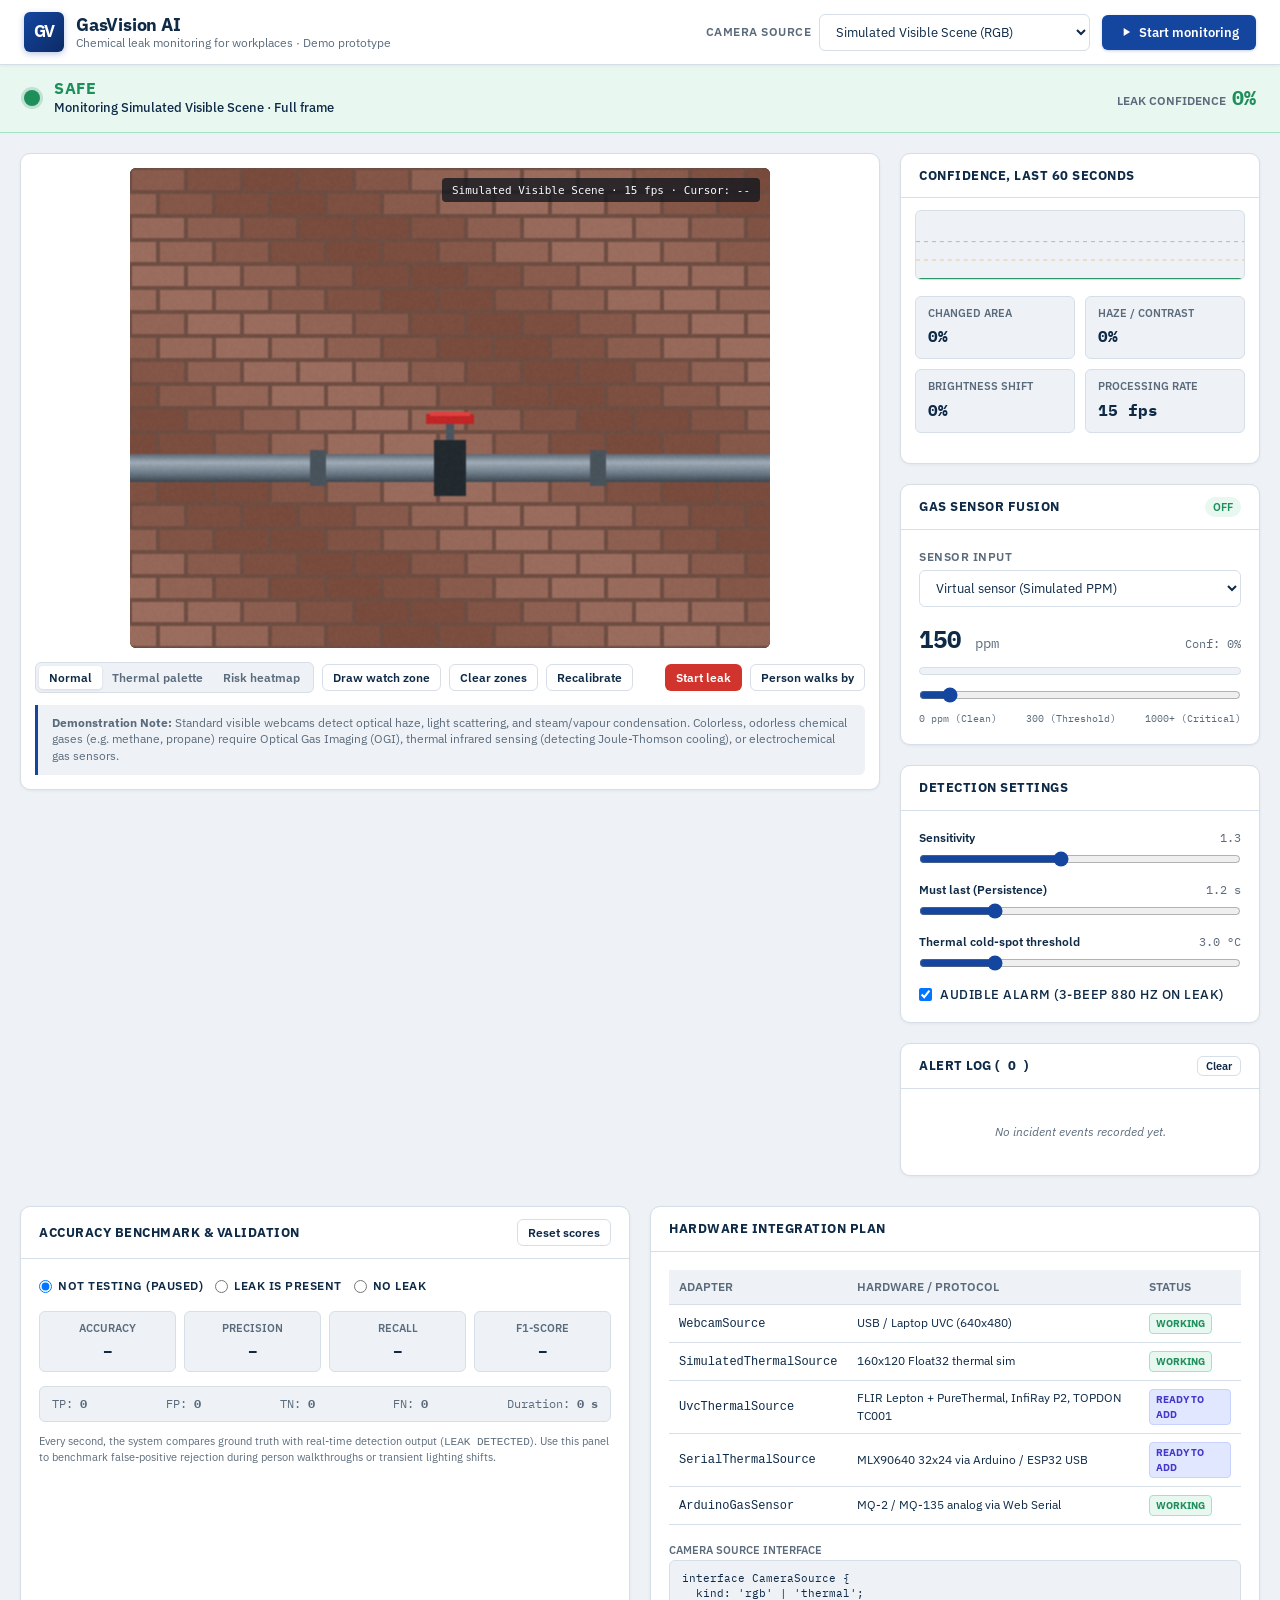
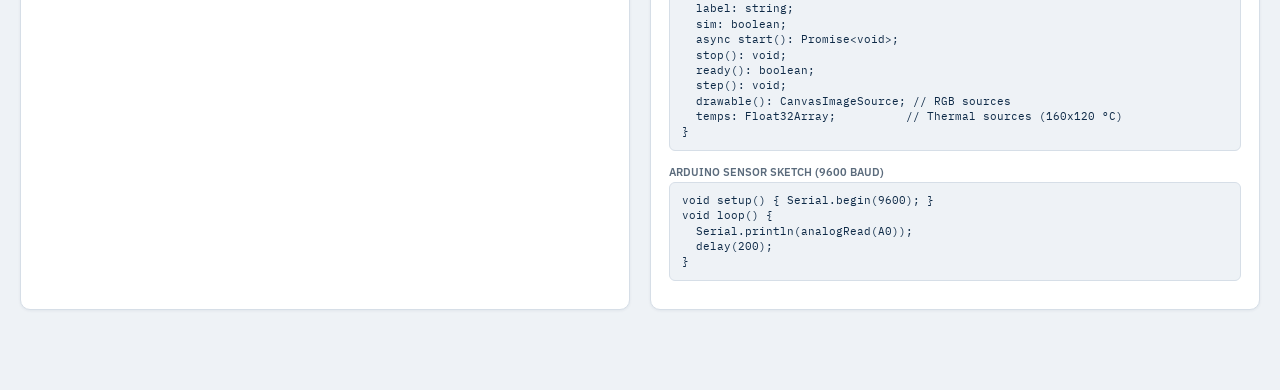
==== index.html @ 0802ff18 "Initial commit: GasVision AI - Chemical Leak Monitor" ====
<!DOCTYPE html>
<html lang="en">
<head>
  <meta charset="UTF-8">
  <meta name="viewport" content="width=device-width, initial-scale=1.0">
  <title>GasVision AI – Chemical Leak Monitor</title>
  <link rel="preconnect" href="https://fonts.googleapis.com">
  <link rel="preconnect" href="https://fonts.gstatic.com" crossorigin>
  <link href="https://fonts.googleapis.com/css2?family=IBM+Plex+Mono:wght@400;500;600&family=IBM+Plex+Sans:wght@400;500;600;700&display=swap" rel="stylesheet">
  <style>
    :root {
      --bg: #EEF2F6;
      --panel: #FFFFFF;
      --panel-hover: #F8FAFC;
      --ink: #0E2A47;
      --muted: #5B6B7C;
      --border: #D6DEE7;
      --brand: #1446A0;
      --brand-hover: #0E357A;
      
      --safe: #1E8E5A;
      --safe-bg: #E8F7F0;
      --safe-border: #A3E3C5;
      
      --warning: #D48A06;
      --warning-bg: #FEF7E6;
      --warning-border: #FCD68A;
      
      --leak: #D0342C;
      --leak-bg: #FCEBEA;
      --leak-border: #F6ABA6;
      
      --font-main: 'IBM Plex Sans', -apple-system, BlinkMacSystemFont, 'Segoe UI', Roboto, sans-serif;
      --font-mono: 'IBM Plex Mono', ui-monospace, SFMono-Regular, Menlo, Monaco, Consolas, monospace;
      
      --radius-sm: 6px;
      --radius-md: 10px;
      --radius-lg: 14px;
      --shadow-sm: 0 1px 3px rgba(14, 42, 71, 0.06);
      --shadow-md: 0 4px 12px rgba(14, 42, 71, 0.08);
      --shadow-lg: 0 8px 24px rgba(14, 42, 71, 0.12);
    }

    @media (prefers-color-scheme: dark) {
      :root {
        --bg: #0C131D;
        --panel: #141E2C;
        --panel-hover: #1A283C;
        --ink: #E2E8F0;
        --muted: #8EA0B4;
        --border: #233448;
        --brand: #2D72E2;
        --brand-hover: #4083F0;
        
        --safe: #27C27E;
        --safe-bg: #072618;
        --safe-border: #0D4E30;
        
        --warning: #F59E0B;
        --warning-bg: #2B1C04;
        --warning-border: #593905;
        
        --leak: #EF4444;
        --leak-bg: #300C0B;
        --leak-border: #5F1A18;
        
        --shadow-sm: 0 1px 3px rgba(0, 0, 0, 0.3);
        --shadow-md: 0 4px 12px rgba(0, 0, 0, 0.4);
        --shadow-lg: 0 8px 24px rgba(0, 0, 0, 0.5);
      }
    }

    [hidden] {
      display: none !important;
    }

    * {
      box-sizing: border-box;
      margin: 0;
      padding: 0;
    }

    body {
      font-family: var(--font-main);
      background-color: var(--bg);
      color: var(--ink);
      line-height: 1.5;
      font-size: 14px;
      -webkit-font-smoothing: antialiased;
      padding-bottom: 40px;
    }

    /* Top Navigation Header */
    header {
      background: var(--panel);
      border-bottom: 1px solid var(--border);
      padding: 12px 24px;
      display: flex;
      align-items: center;
      justify-content: space-between;
      gap: 16px;
      flex-wrap: wrap;
      position: sticky;
      top: 0;
      z-index: 50;
      box-shadow: var(--shadow-sm);
    }

    .brand-section {
      display: flex;
      align-items: center;
      gap: 12px;
    }

    .logo-square {
      width: 40px;
      height: 40px;
      background: linear-gradient(135deg, var(--brand) 0%, #0c2b64 100%);
      color: #FFFFFF;
      border-radius: var(--radius-sm);
      display: flex;
      align-items: center;
      justify-content: center;
      font-weight: 700;
      font-size: 17px;
      letter-spacing: -0.5px;
      box-shadow: 0 2px 6px rgba(20, 70, 160, 0.3);
    }

    .brand-titles h1 {
      font-size: 18px;
      font-weight: 700;
      line-height: 1.2;
      color: var(--ink);
      letter-spacing: -0.2px;
    }

    .brand-titles p {
      font-size: 12px;
      color: var(--muted);
      line-height: 1.2;
    }

    .header-controls {
      display: flex;
      align-items: center;
      gap: 12px;
      flex-wrap: wrap;
    }

    .control-group {
      display: flex;
      align-items: center;
      gap: 8px;
    }

    label {
      font-size: 12px;
      font-weight: 600;
      color: var(--muted);
      text-transform: uppercase;
      letter-spacing: 0.5px;
    }

    select, input[type="text"], input[type="number"] {
      font-family: var(--font-main);
      font-size: 13px;
      padding: 8px 12px;
      border: 1px solid var(--border);
      background-color: var(--panel);
      color: var(--ink);
      border-radius: var(--radius-sm);
      outline: none;
      transition: border-color 0.15s ease, box-shadow 0.15s ease;
    }

    select:focus, input:focus {
      border-color: var(--brand);
      box-shadow: 0 0 0 3px rgba(20, 70, 160, 0.15);
    }

    .btn {
      font-family: var(--font-main);
      font-size: 13px;
      font-weight: 600;
      padding: 8px 16px;
      border-radius: var(--radius-sm);
      border: 1px solid transparent;
      cursor: pointer;
      display: inline-flex;
      align-items: center;
      justify-content: center;
      gap: 6px;
      transition: all 0.15s ease;
      white-space: nowrap;
    }

    .btn-primary {
      background-color: var(--brand);
      color: #FFFFFF;
      box-shadow: 0 1px 3px rgba(20, 70, 160, 0.25);
    }

    .btn-primary:hover {
      background-color: var(--brand-hover);
    }

    .btn-secondary {
      background-color: var(--panel);
      color: var(--ink);
      border-color: var(--border);
    }

    .btn-secondary:hover {
      background-color: var(--panel-hover);
      border-color: var(--muted);
    }

    .btn-danger {
      background-color: var(--leak);
      color: #FFFFFF;
    }

    .btn-danger:hover {
      background-color: #b3261f;
    }

    .btn-sm {
      padding: 5px 10px;
      font-size: 12px;
    }

    /* Signature Full-Width Status Band */
    .status-band {
      padding: 14px 24px;
      border-bottom: 1px solid var(--border);
      display: flex;
      align-items: center;
      justify-content: space-between;
      gap: 16px;
      transition: background-color 0.3s ease, border-color 0.3s ease;
    }

    .status-band.state-safe {
      background-color: var(--safe-bg);
      border-bottom-color: var(--safe-border);
    }

    .status-band.state-warning {
      background-color: var(--warning-bg);
      border-bottom-color: var(--warning-border);
    }

    .status-band.state-leak {
      background-color: var(--leak-bg);
      border-bottom-color: var(--leak-border);
    }

    .status-left {
      display: flex;
      align-items: center;
      gap: 14px;
    }

    .status-dot {
      width: 16px;
      height: 16px;
      border-radius: 50%;
      flex-shrink: 0;
      position: relative;
    }

    .status-band.state-safe .status-dot {
      background-color: var(--safe);
      box-shadow: 0 0 0 3px rgba(30, 142, 90, 0.2);
    }

    .status-band.state-warning .status-dot {
      background-color: var(--warning);
      box-shadow: 0 0 0 3px rgba(212, 138, 6, 0.2);
    }

    .status-band.state-leak .status-dot {
      background-color: var(--leak);
      box-shadow: 0 0 0 3px rgba(208, 52, 44, 0.25);
      animation: pulseDot 1s infinite;
    }

    @keyframes pulseDot {
      0% { transform: scale(0.95); box-shadow: 0 0 0 0 rgba(208, 52, 44, 0.6); }
      70% { transform: scale(1.15); box-shadow: 0 0 0 8px rgba(208, 52, 44, 0); }
      100% { transform: scale(0.95); box-shadow: 0 0 0 0 rgba(208, 52, 44, 0); }
    }

    @media (prefers-reduced-motion: reduce) {
      .status-band.state-leak .status-dot {
        animation: none;
      }
    }

    .status-text-wrap {
      display: flex;
      flex-direction: column;
    }

    .status-heading {
      font-size: 16px;
      font-weight: 700;
      letter-spacing: 0.5px;
      text-transform: uppercase;
      line-height: 1.2;
    }

    .status-band.state-safe .status-heading { color: var(--safe); }
    .status-band.state-warning .status-heading { color: var(--warning); }
    .status-band.state-leak .status-heading { color: var(--leak); }

    .status-subtext {
      font-size: 13px;
      color: var(--ink);
      font-weight: 500;
    }

    .status-right {
      display: flex;
      align-items: baseline;
      gap: 6px;
      font-family: var(--font-mono);
      font-weight: 600;
    }

    .conf-label {
      font-size: 12px;
      color: var(--muted);
      text-transform: uppercase;
      font-family: var(--font-main);
    }

    .conf-value {
      font-size: 20px;
      font-weight: 700;
    }

    .status-band.state-safe .conf-value { color: var(--safe); }
    .status-band.state-warning .conf-value { color: var(--warning); }
    .status-band.state-leak .conf-value { color: var(--leak); }

    /* Main Grid Layout */
    .container {
      max-width: 1360px;
      margin: 20px auto;
      padding: 0 20px;
    }

    .main-grid {
      display: grid;
      grid-template-columns: 1fr 360px;
      gap: 20px;
      align-items: start;
    }

    /* Cards */
    .card {
      background: var(--panel);
      border: 1px solid var(--border);
      border-radius: var(--radius-md);
      box-shadow: var(--shadow-sm);
      overflow: hidden;
      margin-bottom: 20px;
    }

    .card-header {
      padding: 12px 18px;
      border-bottom: 1px solid var(--border);
      display: flex;
      align-items: center;
      justify-content: space-between;
      gap: 10px;
    }

    .card-title {
      font-size: 13px;
      font-weight: 700;
      color: var(--ink);
      text-transform: uppercase;
      letter-spacing: 0.5px;
      display: flex;
      align-items: center;
      gap: 8px;
    }

    .card-body {
      padding: 18px;
    }

    /* Video Feed Card */
    .feed-wrapper {
      position: relative;
      background: #000000;
      border-radius: var(--radius-sm);
      overflow: hidden;
      aspect-ratio: 4 / 3;
      max-width: 640px;
      margin: 0 auto;
      display: flex;
      align-items: center;
      justify-content: center;
    }

    #displayCanvas {
      width: 100%;
      height: 100%;
      display: block;
      object-fit: contain;
      cursor: default;
    }

    #displayCanvas.drawing-zone {
      cursor: crosshair;
    }

    /* Feed Overlays */
    .feed-overlay {
      position: absolute;
      inset: 0;
      background: rgba(12, 19, 29, 0.85);
      color: #FFFFFF;
      padding: 24px;
      display: flex;
      flex-direction: column;
      align-items: center;
      justify-content: center;
      text-align: center;
      z-index: 10;
      backdrop-filter: blur(4px);
    }

    .feed-overlay h3 {
      font-size: 16px;
      font-weight: 700;
      margin-bottom: 8px;
      color: #F8FAFC;
    }

    .feed-overlay p {
      font-size: 13px;
      color: #CBD5E1;
      max-width: 440px;
      margin-bottom: 16px;
      line-height: 1.4;
    }

    .feed-toolbar {
      display: flex;
      align-items: center;
      justify-content: space-between;
      gap: 10px;
      padding-top: 14px;
      flex-wrap: wrap;
    }

    .toolbar-group {
      display: flex;
      align-items: center;
      gap: 8px;
      flex-wrap: wrap;
    }

    .segmented-control {
      display: inline-flex;
      background: var(--bg);
      padding: 3px;
      border-radius: var(--radius-sm);
      border: 1px solid var(--border);
    }

    .segmented-btn {
      font-family: var(--font-main);
      font-size: 12px;
      font-weight: 600;
      padding: 4px 10px;
      border: none;
      background: transparent;
      color: var(--muted);
      cursor: pointer;
      border-radius: 4px;
      transition: all 0.15s ease;
    }

    .segmented-btn.active {
      background: var(--panel);
      color: var(--ink);
      box-shadow: 0 1px 3px rgba(0, 0, 0, 0.1);
    }

    .context-tip {
      margin-top: 12px;
      padding: 10px 14px;
      background: var(--bg);
      border-left: 3px solid var(--brand);
      border-radius: 0 var(--radius-sm) var(--radius-sm) 0;
      font-size: 12px;
      color: var(--muted);
      line-height: 1.4;
    }

    /* Right Column Telemetry */
    .sparkline-container {
      position: relative;
      height: 70px;
      width: 100%;
      background: var(--bg);
      border-radius: var(--radius-sm);
      overflow: hidden;
      margin-bottom: 16px;
      border: 1px solid var(--border);
    }

    #sparklineCanvas {
      width: 100%;
      height: 100%;
      display: block;
    }

    .metrics-tiles {
      display: grid;
      grid-template-columns: 1fr 1fr;
      gap: 10px;
      margin-bottom: 16px;
    }

    .tile {
      background: var(--bg);
      border: 1px solid var(--border);
      border-radius: var(--radius-sm);
      padding: 10px 12px;
      display: flex;
      flex-direction: column;
    }

    .tile-label {
      font-size: 11px;
      color: var(--muted);
      text-transform: uppercase;
      font-weight: 600;
      margin-bottom: 4px;
      line-height: 1.2;
    }

    .tile-value {
      font-family: var(--font-mono);
      font-size: 16px;
      font-weight: 700;
      color: var(--ink);
    }

    /* Sliders & Settings */
    .setting-row {
      display: flex;
      flex-direction: column;
      gap: 4px;
      margin-bottom: 14px;
    }

    .setting-header {
      display: flex;
      justify-content: space-between;
      align-items: center;
    }

    .setting-title {
      font-size: 12px;
      font-weight: 600;
      color: var(--ink);
    }

    .setting-val {
      font-family: var(--font-mono);
      font-size: 12px;
      color: var(--muted);
    }

    input[type="range"] {
      width: 100%;
      accent-color: var(--brand);
      cursor: pointer;
    }

    .checkbox-row {
      display: flex;
      align-items: center;
      gap: 8px;
      cursor: pointer;
      font-size: 13px;
      font-weight: 500;
      color: var(--ink);
      user-select: none;
    }

    /* Gas Sensor Section */
    .sensor-readout {
      display: flex;
      align-items: baseline;
      justify-content: space-between;
      margin-bottom: 10px;
    }

    .sensor-ppm-display {
      font-family: var(--font-mono);
      font-size: 24px;
      font-weight: 700;
      color: var(--ink);
    }

    .sensor-badge {
      font-size: 11px;
      font-weight: 600;
      padding: 2px 8px;
      border-radius: 12px;
      text-transform: uppercase;
    }

    .sensor-bar-bg {
      height: 8px;
      background: var(--bg);
      border-radius: 4px;
      overflow: hidden;
      border: 1px solid var(--border);
      position: relative;
      margin-bottom: 12px;
    }

    .sensor-bar-fill {
      height: 100%;
      width: 0%;
      background: linear-gradient(90deg, var(--safe) 0%, var(--warning) 60%, var(--leak) 100%);
      transition: width 0.15s ease;
    }

    /* Alert Log */
    .alert-list {
      max-height: 280px;
      overflow-y: auto;
      display: flex;
      flex-direction: column;
      gap: 8px;
    }

    .alert-item {
      display: flex;
      align-items: center;
      gap: 12px;
      padding: 8px;
      border-radius: var(--radius-sm);
      border: 1px solid var(--border);
      background: var(--bg);
    }

    .alert-thumb {
      width: 54px;
      height: 40px;
      border-radius: 4px;
      object-fit: cover;
      background: #000;
      flex-shrink: 0;
      border: 1px solid var(--border);
    }

    .alert-meta {
      display: flex;
      flex-direction: column;
      gap: 2px;
      flex-grow: 1;
      min-width: 0;
    }

    .alert-meta-top {
      display: flex;
      justify-content: space-between;
      align-items: center;
      font-size: 11px;
      font-weight: 600;
    }

    .alert-time {
      font-family: var(--font-mono);
      color: var(--muted);
    }

    .alert-conf {
      color: var(--leak);
      font-weight: 700;
      font-family: var(--font-mono);
    }

    .alert-details {
      font-size: 11px;
      color: var(--muted);
      white-space: nowrap;
      overflow: hidden;
      text-overflow: ellipsis;
    }

    .empty-log {
      padding: 24px;
      text-align: center;
      color: var(--muted);
      font-size: 12px;
      font-style: italic;
    }

    /* Lower Section: Accuracy & Hardware Roadmap */
    .lower-grid {
      display: grid;
      grid-template-columns: 1fr 1fr;
      gap: 20px;
      margin-top: 10px;
    }

    .accuracy-toggles {
      display: flex;
      gap: 12px;
      margin-bottom: 16px;
      flex-wrap: wrap;
    }

    .radio-pill {
      display: flex;
      align-items: center;
      gap: 6px;
      font-size: 12px;
      font-weight: 600;
      color: var(--ink);
      cursor: pointer;
    }

    .accuracy-stats-grid {
      display: grid;
      grid-template-columns: repeat(4, 1fr);
      gap: 8px;
      margin-bottom: 14px;
    }

    .stat-box {
      background: var(--bg);
      border: 1px solid var(--border);
      border-radius: var(--radius-sm);
      padding: 8px;
      text-align: center;
    }

    .stat-label {
      font-size: 11px;
      color: var(--muted);
      font-weight: 600;
      text-transform: uppercase;
    }

    .stat-val {
      font-family: var(--font-mono);
      font-size: 16px;
      font-weight: 700;
      color: var(--ink);
      margin-top: 2px;
    }

    .matrix-summary {
      font-family: var(--font-mono);
      font-size: 12px;
      color: var(--muted);
      display: flex;
      justify-content: space-between;
      padding: 8px 12px;
      background: var(--bg);
      border-radius: var(--radius-sm);
      border: 1px solid var(--border);
      margin-bottom: 12px;
    }

    /* Table Styles */
    .table-container {
      overflow-x: auto;
      margin-bottom: 14px;
    }

    table {
      width: 100%;
      border-collapse: collapse;
      font-size: 12px;
      text-align: left;
    }

    th {
      background: var(--bg);
      color: var(--muted);
      font-weight: 600;
      text-transform: uppercase;
      padding: 8px 10px;
      border-bottom: 1px solid var(--border);
    }

    td {
      padding: 8px 10px;
      border-bottom: 1px solid var(--border);
      color: var(--ink);
    }

    .status-badge {
      display: inline-block;
      padding: 2px 6px;
      border-radius: 4px;
      font-size: 10px;
      font-weight: 700;
      text-transform: uppercase;
    }

    .badge-working {
      background: var(--safe-bg);
      color: var(--safe);
      border: 1px solid var(--safe-border);
    }

    .badge-ready {
      background: #E0E7FF;
      color: #4338CA;
      border: 1px solid #C7D2FE;
    }

    @media (prefers-color-scheme: dark) {
      .badge-ready {
        background: #1E1B4B;
        color: #A5B4FC;
        border: 1px solid #312E81;
      }
    }

    pre code {
      display: block;
      font-family: var(--font-mono);
      font-size: 11px;
      background: var(--bg);
      padding: 10px 12px;
      border-radius: var(--radius-sm);
      border: 1px solid var(--border);
      color: var(--ink);
      overflow-x: auto;
      line-height: 1.4;
      margin-bottom: 10px;
    }

    /* Responsive */
    @media (max-width: 980px) {
      .main-grid {
        grid-template-columns: 1fr;
      }
      .lower-grid {
        grid-template-columns: 1fr;
      }
    }
  </style>
</head>
<body>

  <!-- Hidden Video File Input -->
  <input type="file" id="videoFileInput" accept="video/*" hidden>

  <!-- Top Navigation Header -->
  <header>
    <div class="brand-section">
      <div class="logo-square" aria-hidden="true">GV</div>
      <div class="brand-titles">
        <h1>GasVision AI</h1>
        <p>Chemical leak monitoring for workplaces &middot; Demo prototype</p>
      </div>
    </div>

    <div class="header-controls">
      <div class="control-group">
        <label for="cameraSourceSelect">Camera Source</label>
        <select id="cameraSourceSelect">
          <option value="sim-rgb" selected>Simulated Visible Scene (RGB)</option>
          <option value="sim-thermal">Simulated Thermal Camera (160x120)</option>
          <option value="webcam">Webcam (Live Laptop Camera)</option>
          <option value="video-file">Video File (Local MP4/WebM)</option>
        </select>
      </div>

      <button id="toggleMonitorBtn" class="btn btn-primary" aria-live="polite">
        <svg width="14" height="14" viewBox="0 0 24 24" fill="currentColor">
          <path d="M8 5v14l11-7z"/>
        </svg>
        <span>Start monitoring</span>
      </button>
    </div>
  </header>

  <!-- Full-Width Status Band -->
  <div id="statusBand" class="status-band state-safe" role="region" aria-label="System status">
    <div class="status-left">
      <div class="status-dot" aria-hidden="true"></div>
      <div class="status-text-wrap">
        <div id="statusHeading" class="status-heading">SAFE</div>
        <div id="statusSubtext" class="status-subtext">Monitoring Simulated Visible Scene &middot; Full frame</div>
      </div>
    </div>
    <div class="status-right">
      <span class="conf-label">Leak confidence</span>
      <span id="statusConfidence" class="conf-value">0%</span>
    </div>
  </div>

  <div class="container">
    <div class="main-grid">

      <!-- Left Column: Video Feed & Primary Controls -->
      <section class="feed-column">
        <div class="card">
          <div class="card-body" style="padding: 14px;">
            <div class="feed-wrapper" id="feedWrapper">
              <canvas id="displayCanvas" width="640" height="480"></canvas>
              
              <!-- Camera Permission / Error Overlay -->
              <div id="cameraErrorOverlay" class="feed-overlay" hidden>
                <h3>Webcam Access Required</h3>
                <p>Could not connect to webcam. Please ensure your browser allows camera access for this tab, or open this HTML file directly in its own tab, or return to the simulated scene.</p>
                <div style="display: flex; gap: 8px;">
                  <button id="retryCameraBtn" class="btn btn-primary btn-sm">Retry Webcam</button>
                  <button id="fallbackSimBtn" class="btn btn-secondary btn-sm">Switch to Simulated Scene</button>
                </div>
              </div>

              <!-- Calibration Overlay -->
              <div id="calibrationOverlay" class="feed-overlay" style="background: rgba(12, 19, 29, 0.65);" hidden>
                <div style="width: 28px; height: 28px; border: 3px solid rgba(255,255,255,0.2); border-top-color: #38bdf8; border-radius: 50%; animation: spin 0.8s linear infinite; margin-bottom: 12px;"></div>
                <h3 id="calibrationText">Calibrating background baseline... 3 s</h3>
                <p style="font-size: 12px; margin-bottom: 0;">Observing ambient noise floor and learning background model</p>
              </div>
            </div>

            <!-- Feed Toolbar -->
            <div class="feed-toolbar">
              <div class="toolbar-group">
                <div class="segmented-control" role="group" aria-label="Display View">
                  <button class="segmented-btn active" data-view="normal">Normal</button>
                  <button class="segmented-btn" data-view="thermal">Thermal palette</button>
                  <button class="segmented-btn" data-view="heatmap">Risk heatmap</button>
                </div>

                <button id="drawZoneBtn" class="btn btn-secondary btn-sm" title="Click and drag a box on the camera feed">
                  Draw watch zone
                </button>
                <button id="clearZonesBtn" class="btn btn-secondary btn-sm" title="Clear custom watch zones">
                  Clear zones
                </button>
                <button id="recalibrateBtn" class="btn btn-secondary btn-sm" title="Reset and re-learn background baseline">
                  Recalibrate
                </button>
              </div>

              <!-- Simulation Only Controls -->
              <div class="toolbar-group" id="simControlsGroup">
                <button id="toggleLeakBtn" class="btn btn-danger btn-sm">
                  Start leak
                </button>
                <button id="walkPersonBtn" class="btn btn-secondary btn-sm" title="Send a moving human across the scene to test false-alarm rejection">
                  Person walks by
                </button>
              </div>
            </div>

            <div class="context-tip">
              <strong>Demonstration Note:</strong> Standard visible webcams detect optical haze, light scattering, and steam/vapour condensation. Colorless, odorless chemical gases (e.g. methane, propane) require Optical Gas Imaging (OGI), thermal infrared sensing (detecting Joule-Thomson cooling), or electrochemical gas sensors.
            </div>
          </div>
        </div>
      </section>

      <!-- Right Column: Telemetry, Fusion, Settings & Alerts -->
      <aside class="sidebar-column">

        <!-- Sparkline Card -->
        <div class="card">
          <div class="card-header">
            <span class="card-title">Confidence, last 60 seconds</span>
          </div>
          <div class="card-body" style="padding: 12px 14px 14px 14px;">
            <div class="sparkline-container">
              <canvas id="sparklineCanvas" width="330" height="70"></canvas>
            </div>

            <div class="metrics-tiles">
              <div class="tile">
                <span class="tile-label">Changed area</span>
                <span id="tileArea" class="tile-value">0%</span>
              </div>
              <div class="tile">
                <span class="tile-label">Haze / contrast</span>
                <span id="tileHaze" class="tile-value">0%</span>
              </div>
              <div class="tile">
                <span id="tileShiftLabel" class="tile-label">Brightness shift</span>
                <span id="tileShift" class="tile-value">0%</span>
              </div>
              <div class="tile">
                <span class="tile-label">Processing rate</span>
                <span id="tileFps" class="tile-value">15 fps</span>
              </div>
            </div>
          </div>
        </div>

        <!-- Gas Sensor Fusion Card -->
        <div class="card">
          <div class="card-header">
            <span class="card-title">Gas Sensor Fusion</span>
            <span id="sensorStatusBadge" class="sensor-badge" style="background: var(--safe-bg); color: var(--safe);">Off</span>
          </div>
          <div class="card-body">
            <div class="setting-row">
              <label for="sensorModeSelect">Sensor Input</label>
              <select id="sensorModeSelect">
                <option value="off">Off (Camera only)</option>
                <option value="virtual" selected>Virtual sensor (Simulated PPM)</option>
                <option value="arduino">Arduino (USB via Web Serial)</option>
              </select>
            </div>

            <div id="virtualSensorWrap">
              <div class="sensor-readout">
                <span class="sensor-ppm-display"><span id="sensorPpmVal">150</span> <span style="font-size: 14px; color: var(--muted); font-weight: normal;">ppm</span></span>
                <span id="sensorConfVal" style="font-family: var(--font-mono); font-size: 12px; color: var(--muted);">Conf: 0%</span>
              </div>
              <div class="sensor-bar-bg">
                <div id="sensorBarFill" class="sensor-bar-fill"></div>
              </div>
              <input type="range" id="virtualSensorSlider" min="0" max="2000" step="25" value="150">
              <div style="display: flex; justify-content: space-between; font-size: 10px; color: var(--muted); font-family: var(--font-mono); margin-top: 2px;">
                <span>0 ppm (Clean)</span>
                <span>300 (Threshold)</span>
                <span>1000+ (Critical)</span>
              </div>
            </div>

            <div id="arduinoSerialWrap" hidden style="margin-top: 10px;">
              <button id="connectSerialBtn" class="btn btn-secondary btn-sm" style="width: 100%;">
                Connect Arduino USB
              </button>
              <p style="font-size: 11px; color: var(--muted); margin-top: 6px; line-height: 1.3;">
                Reads 9600 baud serial stream from MQ-2 / MQ-135 analog pin. Calibrated as <code>ppm &approx; raw &times; 2</code>.
              </p>
            </div>
          </div>
        </div>

        <!-- Detection Settings Card -->
        <div class="card">
          <div class="card-header">
            <span class="card-title">Detection Settings</span>
          </div>
          <div class="card-body">
            <div class="setting-row">
              <div class="setting-header">
                <span class="setting-title">Sensitivity</span>
                <span id="valSensitivity" class="setting-val">1.3</span>
              </div>
              <input type="range" id="sliderSensitivity" min="0.6" max="2.2" step="0.1" value="1.3">
            </div>

            <div class="setting-row">
              <div class="setting-header">
                <span class="setting-title">Must last (Persistence)</span>
                <span id="valPersistence" class="setting-val">1.2 s</span>
              </div>
              <input type="range" id="sliderPersistence" min="0.4" max="4.0" step="0.2" value="1.2">
            </div>

            <div class="setting-row">
              <div class="setting-header">
                <span class="setting-title">Thermal cold-spot threshold</span>
                <span id="valColdThresh" class="setting-val">3.0 &deg;C</span>
              </div>
              <input type="range" id="sliderColdThresh" min="1.0" max="10.0" step="0.5" value="3.0">
            </div>

            <label class="checkbox-row">
              <input type="checkbox" id="alarmSoundToggle" checked>
              <span>Audible Alarm (3-beep 880 Hz on Leak)</span>
            </label>
          </div>
        </div>

        <!-- Alert Log Card -->
        <div class="card">
          <div class="card-header">
            <span class="card-title">Alert Log (<span id="alertCount">0</span>)</span>
            <button id="clearAlertsBtn" class="btn btn-secondary btn-sm" style="font-size: 11px; padding: 2px 8px;">Clear</button>
          </div>
          <div class="card-body" style="padding: 10px;">
            <div id="alertList" class="alert-list">
              <div class="empty-log">No incident events recorded yet.</div>
            </div>
          </div>
        </div>

      </aside>
    </div>

    <!-- Lower Section: Accuracy Testing & Hardware Integration Plan -->
    <div class="lower-grid">

      <!-- Accuracy Test Panel -->
      <section class="card">
        <div class="card-header">
          <span class="card-title">Accuracy Benchmark &amp; Validation</span>
          <button id="resetAccuracyBtn" class="btn btn-secondary btn-sm">Reset scores</button>
        </div>
        <div class="card-body">
          <div class="accuracy-toggles">
            <label class="radio-pill">
              <input type="radio" name="groundTruth" value="none" checked>
              <span>Not testing (Paused)</span>
            </label>
            <label class="radio-pill">
              <input type="radio" name="groundTruth" value="leak">
              <span>Leak is present</span>
            </label>
            <label class="radio-pill">
              <input type="radio" name="groundTruth" value="noleak">
              <span>No leak</span>
            </label>
          </div>

          <div class="accuracy-stats-grid">
            <div class="stat-box">
              <div class="stat-label">Accuracy</div>
              <div id="statAccuracy" class="stat-val">&ndash;</div>
            </div>
            <div class="stat-box">
              <div class="stat-label">Precision</div>
              <div id="statPrecision" class="stat-val">&ndash;</div>
            </div>
            <div class="stat-box">
              <div class="stat-label">Recall</div>
              <div id="statRecall" class="stat-val">&ndash;</div>
            </div>
            <div class="stat-box">
              <div class="stat-label">F1-Score</div>
              <div id="statF1" class="stat-val">&ndash;</div>
            </div>
          </div>

          <div class="matrix-summary">
            <span>TP: <strong id="valTP">0</strong></span>
            <span>FP: <strong id="valFP">0</strong></span>
            <span>TN: <strong id="valTN">0</strong></span>
            <span>FN: <strong id="valFN">0</strong></span>
            <span>Duration: <strong id="valDuration">0 s</strong></span>
          </div>

          <p style="font-size: 11px; color: var(--muted); line-height: 1.4;">
            Every second, the system compares ground truth with real-time detection output (<code>LEAK DETECTED</code>). Use this panel to benchmark false-positive rejection during person walkthroughs or transient lighting shifts.
          </p>
        </div>
      </section>

      <!-- Hardware Integration Plan -->
      <section class="card">
        <div class="card-header">
          <span class="card-title">Hardware Integration Plan</span>
        </div>
        <div class="card-body">
          <div class="table-container">
            <table>
              <thead>
                <tr>
                  <th>Adapter</th>
                  <th>Hardware / Protocol</th>
                  <th>Status</th>
                </tr>
              </thead>
              <tbody>
                <tr>
                  <td><code>WebcamSource</code></td>
                  <td>USB / Laptop UVC (640x480)</td>
                  <td><span class="status-badge badge-working">Working</span></td>
                </tr>
                <tr>
                  <td><code>SimulatedThermalSource</code></td>
                  <td>160x120 Float32 thermal sim</td>
                  <td><span class="status-badge badge-working">Working</span></td>
                </tr>
                <tr>
                  <td><code>UvcThermalSource</code></td>
                  <td>FLIR Lepton + PureThermal, InfiRay P2, TOPDON TC001</td>
                  <td><span class="status-badge badge-ready">Ready to add</span></td>
                </tr>
                <tr>
                  <td><code>SerialThermalSource</code></td>
                  <td>MLX90640 32x24 via Arduino / ESP32 USB</td>
                  <td><span class="status-badge badge-ready">Ready to add</span></td>
                </tr>
                <tr>
                  <td><code>ArduinoGasSensor</code></td>
                  <td>MQ-2 / MQ-135 analog via Web Serial</td>
                  <td><span class="status-badge badge-working">Working</span></td>
                </tr>
              </tbody>
            </table>
          </div>

          <div style="margin-top: 10px;">
            <span style="font-size: 11px; font-weight: 600; text-transform: uppercase; color: var(--muted);">Camera Source Interface</span>
            <pre><code>interface CameraSource {
  kind: 'rgb' | 'thermal';
  label: string;
  sim: boolean;
  async start(): Promise&lt;void&gt;;
  stop(): void;
  ready(): boolean;
  step(): void;
  drawable(): CanvasImageSource; // RGB sources
  temps: Float32Array;          // Thermal sources (160x120 °C)
}</code></pre>
          </div>

          <div style="margin-top: 10px;">
            <span style="font-size: 11px; font-weight: 600; text-transform: uppercase; color: var(--muted);">Arduino Sensor Sketch (9600 Baud)</span>
            <pre><code>void setup() { Serial.begin(9600); }
void loop() {
  Serial.println(analogRead(A0));
  delay(200);
}</code></pre>
          </div>
        </div>
      </section>

    </div>
  </div>

  <style>
    @keyframes spin {
      to { transform: rotate(360deg); }
    }
  </style>

  <!-- Application Logic -->
  <script>
    'use strict';

    /* =====================================================================
       0. UTILITIES & COLOR PALETTES
       ===================================================================== */
    const clamp = (val, min = 0, max = 1) => Math.max(min, Math.min(max, val));

    // Inferno Color Palette LUT (256 entries)
    // Key stops: [0,0,4],[40,11,84],[101,21,110],[159,42,99],[212,72,66],[245,125,21],[250,193,39],[252,255,164]
    const INFERNO_LUT = new Uint8Array(256 * 3);
    (() => {
      const stops = [
        { i: 0,   rgb: [0, 0, 4] },
        { i: 40,  rgb: [40, 11, 84] },
        { i: 101, rgb: [101, 21, 110] },
        { i: 159, rgb: [159, 42, 99] },
        { i: 212, rgb: [212, 72, 66] },
        { i: 245, rgb: [245, 125, 21] },
        { i: 250, rgb: [250, 193, 39] },
        { i: 255, rgb: [252, 255, 164] }
      ];
      for (let s = 0; s < stops.length - 1; s++) {
        const s0 = stops[s];
        const s1 = stops[s + 1];
        const span = s1.i - s0.i;
        for (let idx = s0.i; idx <= s1.i; idx++) {
          const t = (idx - s0.i) / span;
          INFERNO_LUT[idx * 3 + 0] = Math.round(s0.rgb[0] + t * (s1.rgb[0] - s0.rgb[0]));
          INFERNO_LUT[idx * 3 + 1] = Math.round(s0.rgb[1] + t * (s1.rgb[1] - s0.rgb[1]));
          INFERNO_LUT[idx * 3 + 2] = Math.round(s0.rgb[2] + t * (s1.rgb[2] - s0.rgb[2]));
        }
      }
    })();

    /* =====================================================================
       1. CAMERA SOURCES
       ===================================================================== */

    // a) WebcamSource
    class WebcamSource {
      constructor() {
        this.kind = 'rgb';
        this.label = 'Webcam (Live)';
        this.sim = false;
        this.video = document.createElement('video');
        this.video.autoplay = true;
        this.video.muted = true;
        this.video.playsInline = true;
        this.stream = null;
        this.isReady = false;
      }

      async start() {
        try {
          this.stream = await navigator.mediaDevices.getUserMedia({
            video: { width: { ideal: 640 }, height: { ideal: 480 } }
          });
          this.video.srcObject = this.stream;
          await new Promise((resolve) => {
            this.video.onloadedmetadata = () => {
              this.video.play();
              this.isReady = true;
              resolve();
            };
          });
          return true;
        } catch (err) {
          console.warn('Webcam start failed:', err);
          this.isReady = false;
          return false;
        }
      }

      stop() {
        if (this.stream) {
          this.stream.getTracks().forEach(track => track.stop());
          this.stream = null;
        }
        this.video.srcObject = null;
        this.isReady = false;
      }

      ready() {
        return this.isReady && this.video.readyState >= 2;
      }

      step() {}

      drawable() {
        return this.video;
      }
    }

    // b) VideoFileSource
    class VideoFileSource {
      constructor() {
        this.kind = 'rgb';
        this.label = 'Video File';
        this.sim = false;
        this.video = document.createElement('video');
        this.video.autoplay = true;
        this.video.muted = true;
        this.video.loop = true;
        this.video.playsInline = true;
        this.isReady = false;
      }

      load(file) {
        if (this.video.src) {
          URL.revokeObjectURL(this.video.src);
        }
        this.video.src = URL.createObjectURL(file);
        this.video.play();
        this.isReady = true;
      }

      async start() {
        if (this.video.src) {
          this.video.play();
          this.isReady = true;
        }
        return true;
      }

      stop() {
        this.video.pause();
      }

      ready() {
        return this.isReady && this.video.readyState >= 2;
      }

      step() {}

      drawable() {
        return this.video;
      }
    }

    // c) SimulatedSceneSource (Visible RGB)
    class SimulatedSceneSource {
      constructor() {
        this.kind = 'rgb';
        this.label = 'Simulated Visible Scene';
        this.sim = true;
        this.width = 320;
        this.height = 240;
        this.canvas = document.createElement('canvas');
        this.canvas.width = this.width;
        this.canvas.height = this.height;
        this.ctx = this.canvas.getContext('2d');
        
        // Background canvas (pre-rendered)
        this.bgCanvas = document.createElement('canvas');
        this.bgCanvas.width = this.width;
        this.bgCanvas.height = this.height;
        this.renderStaticBackground();

        this.leakActive = false;
        this.puffs = [];
        this.walker = { active: false, x: -50 };
      }

      renderStaticBackground() {
        const bgCtx = this.bgCanvas.getContext('2d');
        // Brick wall with offset rows and varied shades
        bgCtx.fillStyle = '#6E4E42';
        bgCtx.fillRect(0, 0, this.width, this.height);

        const brickW = 28;
        const brickH = 12;
        const rows = Math.ceil(this.height / brickH);
        const cols = Math.ceil(this.width / brickW) + 1;

        for (let r = 0; r < rows; r++) {
          const offsetX = (r % 2 === 0) ? 0 : -brickW / 2;
          for (let c = 0; c < cols; c++) {
            const bx = c * brickW + offsetX;
            const by = r * brickH;
            // Slight color variation
            const shade = 100 + Math.floor((Math.sin(r * 13 + c * 37) * 0.5 + 0.5) * 35);
            const redTone = shade + 20;
            bgCtx.fillStyle = `rgb(${redTone}, ${shade - 25}, ${shade - 40})`;
            bgCtx.fillRect(bx + 1, by + 1, brickW - 2, brickH - 2);
          }
        }

        // Horizontal grey pipe at y=150 (y: 144 to 156)
        const pipeY = 150;
        const pipeH = 14;
        const pipeGrad = bgCtx.createLinearGradient(0, pipeY - pipeH / 2, 0, pipeY + pipeH / 2);
        pipeGrad.addColorStop(0, '#5A6672');
        pipeGrad.addColorStop(0.3, '#A0ADB8');
        pipeGrad.addColorStop(0.7, '#6A7885');
        pipeGrad.addColorStop(1, '#3B454E');
        bgCtx.fillStyle = pipeGrad;
        bgCtx.fillRect(0, pipeY - pipeH / 2, this.width, pipeH);

        // Flanges on pipe
        bgCtx.fillStyle = '#49535C';
        bgCtx.fillRect(90, pipeY - pipeH / 2 - 2, 8, pipeH + 4);
        bgCtx.fillRect(230, pipeY - pipeH / 2 - 2, 8, pipeH + 4);

        // Dark valve body at x≈150–170
        bgCtx.fillStyle = '#222A30';
        bgCtx.fillRect(152, pipeY - 14, 16, 28);
        // Valve stem
        bgCtx.fillStyle = '#4A5560';
        bgCtx.fillRect(158, pipeY - 24, 4, 10);
        // Red handwheel on top (y ≈ 124)
        bgCtx.fillStyle = '#C02626';
        bgCtx.fillRect(148, pipeY - 27, 24, 5);
        bgCtx.fillStyle = '#E53E3E';
        bgCtx.fillRect(150, pipeY - 28, 20, 2);
      }

      triggerWalker() {
        this.walker.active = true;
        this.walker.x = -40;
      }

      async start() { return true; }
      stop() {}
      ready() { return true; }

      step() {
        // Draw static background
        this.ctx.drawImage(this.bgCanvas, 0, 0);

        // Spawn leak puffs if leak is active (3 puffs per frame)
        if (this.leakActive) {
          for (let i = 0; i < 3; i++) {
            this.puffs.push({
              x: 160 + (Math.random() - 0.5) * 3,
              y: 142,
              vx: (Math.random() - 0.5) * 0.9,
              vy: -0.6 - Math.random() * 0.9,
              radius: 5,
              alpha: 0.32,
              phase: Math.random() * Math.PI * 2,
              wobbleFreq: 0.08 + Math.random() * 0.04
            });
          }
        }

        // Update and draw puffs
        for (let i = this.puffs.length - 1; i >= 0; i--) {
          const p = this.puffs[i];
          p.phase += p.wobbleFreq;
          p.x += p.vx + Math.sin(p.phase) * 0.45;
          p.y += p.vy;
          p.radius += 0.32;
          p.alpha -= 0.0032;

          if (p.alpha <= 0 || p.y < -p.radius) {
            this.puffs.splice(i, 1);
            continue;
          }

          // White radial gradient: rgba(236,240,244,a) -> transparent
          const radGrad = this.ctx.createRadialGradient(p.x, p.y, 0, p.x, p.y, p.radius);
          radGrad.addColorStop(0, `rgba(236, 240, 244, ${Math.max(0, p.alpha)})`);
          radGrad.addColorStop(0.6, `rgba(236, 240, 244, ${Math.max(0, p.alpha * 0.5)})`);
          radGrad.addColorStop(1, 'rgba(236, 240, 244, 0)');

          this.ctx.fillStyle = radGrad;
          this.ctx.beginPath();
          this.ctx.arc(p.x, p.y, p.radius, 0, Math.PI * 2);
          this.ctx.fill();
        }

        // "Person walks by": dark blue rectangle (36x170) with round head, moving 7 px/frame
        if (this.walker.active) {
          const wx = this.walker.x;
          // Round head
          this.ctx.fillStyle = '#102A45';
          this.ctx.beginPath();
          this.ctx.arc(wx + 18, 56, 14, 0, Math.PI * 2);
          this.ctx.fill();
          // Torso / body rect (36x170)
          this.ctx.fillRect(wx, 70, 36, 170);

          this.walker.x += 7;
          if (this.walker.x > this.width + 50) {
            this.walker.active = false;
          }
        }

        // Camera noise: ±3 grey-level random noise per pixel
        const imgData = this.ctx.getImageData(0, 0, this.width, this.height);
        const d = imgData.data;
        for (let i = 0; i < d.length; i += 4) {
          const noise = (Math.random() * 6 - 3) | 0;
          d[i]     = clamp(d[i] + noise, 0, 255);
          d[i + 1] = clamp(d[i + 1] + noise, 0, 255);
          d[i + 2] = clamp(d[i + 2] + noise, 0, 255);
        }
        this.ctx.putImageData(imgData, 0, 0);
      }

      drawable() {
        return this.canvas;
      }
    }

    // d) SimulatedThermalSource (160x120 °C Array)
    class SimulatedThermalSource {
      constructor() {
        this.kind = 'thermal';
        this.label = 'Simulated Thermal Camera';
        this.sim = true;
        this.width = 160;
        this.height = 120;
        this.temps = new Float32Array(this.width * this.height);
        this.scratchA = new Float32Array(this.width * this.height);
        this.leakActive = false;
        this.puffs = [];
        this.walker = { active: false, x: -30 };
        this.initBaseTemps();
      }

      initBaseTemps() {
        for (let y = 0; y < this.height; y++) {
          for (let x = 0; x < this.width; x++) {
            const idx = y * this.width + x;
            // Ambient ≈ 29 °C with slight gradient
            let t = 28.5 + (y / this.height) * 1.0;
            // Hot pipe at rows 76–84 (≈ 44 °C)
            if (y >= 76 && y <= 84) {
              const distToCenter = Math.abs(y - 80) / 4;
              t = 44.0 - distToCenter * 2.0;
            }
            // Valve block at x 75–85, y 70–88 (≈ 41 °C)
            if (x >= 75 && x <= 85 && y >= 70 && y <= 88) {
              t = 41.0;
            }
            this.temps[idx] = t;
          }
        }
      }

      triggerWalker() {
        this.walker.active = true;
        this.walker.x = -25;
      }

      async start() { return true; }
      stop() {}
      ready() { return true; }

      step() {
        // 1. Reset temps to base model + noise (±0.15 °C)
        for (let y = 0; y < this.height; y++) {
          for (let x = 0; x < this.width; x++) {
            const idx = y * this.width + x;
            let t = 28.5 + (y / this.height) * 1.0;
            if (y >= 76 && y <= 84) {
              const distToCenter = Math.abs(y - 80) / 4;
              t = 44.0 - distToCenter * 2.0;
            }
            if (x >= 75 && x <= 85 && y >= 70 && y <= 88) {
              t = 41.0;
            }
            const noise = (Math.random() - 0.5) * 0.3; // ±0.15 °C
            this.temps[idx] = t + noise;
          }
        }

        // 2. Leak: 2 cold puffs per frame from (80, 72)
        if (this.leakActive) {
          for (let i = 0; i < 2; i++) {
            this.puffs.push({
              x: 80 + (Math.random() - 0.5) * 1.5,
              y: 72,
              vx: (Math.random() - 0.5) * 0.4,
              vy: -0.35 - Math.random() * 0.45,
              r: 3.0,
              strength: 1.0
            });
          }
        }

        // Clear cooling scratch array A
        this.scratchA.fill(0);

        // Update puffs and accumulate gaussian cooling
        for (let i = this.puffs.length - 1; i >= 0; i--) {
          const p = this.puffs[i];
          p.x += p.vx;
          p.y += p.vy;
          p.r += 0.18;
          p.strength *= 0.965;

          if (p.strength < 0.05 || p.y < -p.r) {
            this.puffs.splice(i, 1);
            continue;
          }

          // Accumulate gaussian cooling into scratch A
          const minX = Math.max(0, Math.floor(p.x - p.r * 2));
          const maxX = Math.min(this.width - 1, Math.ceil(p.x + p.r * 2));
          const minY = Math.max(0, Math.floor(p.y - p.r * 2));
          const maxY = Math.min(this.height - 1, Math.ceil(p.y + p.r * 2));
          const sigmaSq = 2 * (p.r * 0.6) ** 2;

          for (let py = minY; py <= maxY; py++) {
            for (let px = minX; px <= maxX; px++) {
              const d2 = (px - p.x) ** 2 + (py - p.y) ** 2;
              const cool = p.strength * 10 * Math.exp(-d2 / sigmaSq);
              this.scratchA[py * this.width + px] += cool;
            }
          }
        }

        // Apply saturating cooling: T -= 16 * (1 - exp(-A/12))
        // Naturally never drops below ~13 °C for ambient ~29 °C!
        for (let idx = 0; idx < this.temps.length; idx++) {
          const a = this.scratchA[idx];
          if (a > 0.01) {
            const deltaT = 16.0 * (1.0 - Math.exp(-a / 12.0));
            this.temps[idx] -= deltaT;
          }
        }

        // "Person walks by": a warm 33–35.5 °C body moving 3.5 px/frame
        if (this.walker.active) {
          const wx = Math.round(this.walker.x);
          const bodyW = 18;
          const bodyH = 86;
          for (let py = 34; py < 34 + bodyH; py++) {
            for (let px = wx; px < wx + bodyW; px++) {
              if (px >= 0 && px < this.width && py >= 0 && py < this.height) {
                // Head ellipse or body rect
                const isHead = py < 46 && Math.abs(px - (wx + bodyW / 2)) > 5;
                if (!isHead) {
                  const bodyTemp = 33.0 + Math.random() * 2.5;
                  this.temps[py * this.width + px] = bodyTemp;
                }
              }
            }
          }

          this.walker.x += 3.5;
          if (this.walker.x > this.width + 30) {
            this.walker.active = false;
          }
        }
      }
    }

    /* =====================================================================
       2. DETECTION ENGINE (Class Detector)
       ===================================================================== */
    class Detector {
      constructor() {
        this.width = 160;
        this.height = 120;
        this.cellSize = 10;
        this.gridCols = 16;
        this.gridRows = 12;
        this.numCells = this.gridCols * this.gridRows; // 192 cells

        // Buffers
        this.grayCur = new Uint8Array(this.width * this.height);
        this.grayPrev = new Uint8Array(this.width * this.height);
        this.bg = new Float32Array(this.width * this.height);
        this.bgT = new Float32Array(this.width * this.height);

        // Cell features & state
        this.noise = new Float32Array(this.numCells);
        this.score = new Float32Array(this.numCells);
        this.raw = new Float32Array(this.numCells);
        this.persist = new Int32Array(this.numCells);

        // Parameters
        this.sensitivity = 1.3;
        this.persistSeconds = 1.2;
        this.coldThreshold = 3.0;
        this.fps = 15;

        // Calibration
        this.calibFramesMax = 45;
        this.calibFrames = 0;
        this.isCalibrating = true;

        // Scene change
        this.sceneChangeCounter = 0;

        // Telemetry metrics
        this.telemetry = {
          changedAreaPct: 0,
          hazePct: 0,
          shiftVal: 0,
          isThermal: false,
          minT: 0,
          maxT: 0
        };

        this.reset();
      }

      reset() {
        this.calibFrames = 0;
        this.isCalibrating = true;
        this.sceneChangeCounter = 0;
        this.noise.fill(2);
        this.score.fill(0);
        this.raw.fill(0);
        this.persist.fill(0);
        this.bg.fill(0);
        this.bgT.fill(0);
      }

      processVisible(grayBuffer, watchZones) {
        this.grayCur.set(grayBuffer);

        // Calibration phase
        if (this.isCalibrating) {
          this.calibFrames++;
          const alpha = 0.25;

          if (this.calibFrames === 1) {
            for (let i = 0; i < this.bg.length; i++) this.bg[i] = this.grayCur[i];
          } else {
            for (let i = 0; i < this.bg.length; i++) {
              this.bg[i] = this.bg[i] * (1 - alpha) + this.grayCur[i] * alpha;
            }
          }

          // Measure noise per cell
          for (let cy = 0; cy < this.gridRows; cy++) {
            for (let cx = 0; cx < this.gridCols; cx++) {
              const c = cy * this.gridCols + cx;
              let sumDiff = 0;
              for (let y = cy * 10; y < cy * 10 + 10; y++) {
                for (let x = cx * 10; x < cx * 10 + 10; x++) {
                  const idx = y * this.width + x;
                  sumDiff += Math.abs(this.grayCur[idx] - this.bg[idx]);
                }
              }
              const meanDiff = sumDiff / 100;
              this.noise[c] = Math.max(2, Math.max(this.noise[c], meanDiff));
            }
          }

          if (this.calibFrames >= this.calibFramesMax) {
            this.isCalibrating = false;
          }

          this.grayPrev.set(this.grayCur);
          return { confidence: 0, boxes: [], calibrating: true, remainingCalib: Math.ceil((this.calibFramesMax - this.calibFrames) / this.fps) };
        }

        // --- Visible-light per-cell features ---
        let highChangeCells = 0;
        let totalActiveHaze = 0;
        let totalActiveBright = 0;
        let activeCellCount = 0;
        let changedCellsCount = 0;

        for (let cy = 0; cy < this.gridRows; cy++) {
          for (let cx = 0; cx < this.gridCols; cx++) {
            const c = cy * this.gridCols + cx;

            let sumBgDiff = 0;
            let sumPrevDiff = 0;
            let sumCur = 0;
            let sumCurSq = 0;
            let sumBg = 0;
            let sumBgSq = 0;
            let eC = 0;
            let eB = 0;

            for (let y = cy * 10; y < cy * 10 + 10; y++) {
              for (let x = cx * 10; x < cx * 10 + 10; x++) {
                const idx = y * this.width + x;
                const g = this.grayCur[idx];
                const b = this.bg[idx];
                const p = this.grayPrev[idx];

                sumBgDiff += Math.abs(g - b);
                sumPrevDiff += Math.abs(g - p);
                sumCur += g;
                sumCurSq += g * g;
                sumBg += b;
                sumBgSq += b * b;

                // Edge energy (|right - px| + |down - px|)
                const rightIdx = (x + 1 < this.width) ? idx + 1 : idx;
                const downIdx  = (y + 1 < this.height) ? idx + this.width : idx;

                eC += Math.abs(this.grayCur[rightIdx] - g) + Math.abs(this.grayCur[downIdx] - g);
                eB += Math.abs(this.bg[rightIdx] - b) + Math.abs(this.bg[downIdx] - b);
              }
            }

            const dBg = sumBgDiff / 100;
            const dPrev = sumPrevDiff / 100;
            const meanCur = sumCur / 100;
            const meanBg = sumBg / 100;
            const varCur = Math.max(0, (sumCurSq / 100) - (meanCur * meanCur));
            const varBg  = Math.max(0, (sumBgSq / 100) - (meanBg * meanBg));
            const stdCur = Math.sqrt(varCur);
            const stdBg  = Math.sqrt(varBg);

            // Feature formulas
            const change = clamp((dBg - this.noise[c] * 1.5) / 12);
            const haze   = clamp((stdBg - stdCur) / (stdBg + 2));
            const bright = clamp((meanCur - meanBg) / 40, -1, 1);
            const solid  = clamp(eC / (eB + 2 * 100) - 1.3);
            const fast   = clamp((dPrev - 18) / 20);
            const dark   = clamp((-bright - 0.15) * 2);

            const rawVal = clamp(
              change * (0.35 + 0.35 * haze + 0.3 * Math.max(0, bright)) *
              (1 - 0.8 * solid) * (1 - 0.6 * fast) * (1 - 0.8 * dark) * this.sensitivity
            );

            this.raw[c] = rawVal;

            if (change > 0.5) highChangeCells++;
            if (change > 0.2) changedCellsCount++;
            if (rawVal > 0.2) {
              totalActiveHaze += haze;
              totalActiveBright += Math.max(0, bright);
              activeCellCount++;
            }

            // Update background per pixel
            const alpha = (this.score[c] > 0.2) ? 0.002 : 0.02;
            for (let y = cy * 10; y < cy * 10 + 10; y++) {
              for (let x = cx * 10; x < cx * 10 + 10; x++) {
                const idx = y * this.width + x;
                this.bg[idx] = this.bg[idx] * (1 - alpha) + this.grayCur[idx] * alpha;
              }
            }
          }
        }

        // Scene-change guard: >60% of cells have change > 0.5
        if (highChangeCells / this.numCells > 0.60) {
          for (let i = 0; i < this.bg.length; i++) this.bg[i] = this.grayCur[i];
          this.score.fill(0);
          this.raw.fill(0);
          this.persist.fill(0);
          this.sceneChangeCounter = Math.round(this.fps * 2); // 2 seconds
          this.grayPrev.set(this.grayCur);
          return { confidence: 0, boxes: [], sceneChanged: true };
        }

        if (this.sceneChangeCounter > 0) {
          this.sceneChangeCounter--;
          this.grayPrev.set(this.grayCur);
          return { confidence: 0, boxes: [], sceneChanged: true };
        }

        this.grayPrev.set(this.grayCur);

        // Update telemetry
        this.telemetry.changedAreaPct = Math.round((changedCellsCount / this.numCells) * 100);
        this.telemetry.hazePct = activeCellCount > 0 ? Math.round((totalActiveHaze / activeCellCount) * 100) : 0;
        this.telemetry.shiftVal = activeCellCount > 0 ? Math.round((totalActiveBright / activeCellCount) * 100) : 0;
        this.telemetry.isThermal = false;

        return this.aggregate(watchZones);
      }

      processThermal(tempsBuffer, watchZones) {
        // Calibration phase
        if (this.isCalibrating) {
          this.calibFrames++;
          const alpha = 0.25;

          if (this.calibFrames === 1) {
            for (let i = 0; i < this.bgT.length; i++) this.bgT[i] = tempsBuffer[i];
          } else {
            for (let i = 0; i < this.bgT.length; i++) {
              this.bgT[i] = this.bgT[i] * (1 - alpha) + tempsBuffer[i] * alpha;
            }
          }

          if (this.calibFrames >= this.calibFramesMax) {
            this.isCalibrating = false;
          }

          return { confidence: 0, boxes: [], calibrating: true, remainingCalib: Math.ceil((this.calibFramesMax - this.calibFrames) / this.fps) };
        }

        // Ambient = mean(bgT)
        let sumBgT = 0;
        let minT = 999;
        let maxT = -999;
        for (let i = 0; i < this.bgT.length; i++) {
          sumBgT += this.bgT[i];
          const t = tempsBuffer[i];
          if (t < minT) minT = t;
          if (t > maxT) maxT = t;
        }
        const ambient = sumBgT / this.bgT.length;

        let totalColdDrop = 0;
        let totalColdPixels = 0;
        let changedCellsCount = 0;

        for (let cy = 0; cy < this.gridRows; cy++) {
          for (let cx = 0; cx < this.gridCols; cx++) {
            const c = cy * this.gridCols + cx;
            let coldPixels = 0;

            for (let y = cy * 10; y < cy * 10 + 10; y++) {
              for (let x = cx * 10; x < cx * 10 + 10; x++) {
                const idx = y * this.width + x;
                const T = tempsBuffer[idx];
                const bT = this.bgT[idx];

                // Cold rule: (bgT - T) > coldThreshold AND T < ambient - 1
                if ((bT - T) > this.coldThreshold && T < (ambient - 1.0)) {
                  coldPixels++;
                  totalColdDrop += (bT - T);
                  totalColdPixels++;
                }

                // bgT update per pixel
                let alpha = 0.02;
                if (this.score[c] > 0.2) {
                  alpha = 0.001;
                } else if ((T - bT) > 1.5) {
                  alpha = 0.0005; // warm transients must not enter baseline!
                }
                this.bgT[idx] = bT * (1 - alpha) + T * alpha;
              }
            }

            const coldFraction = coldPixels / 100;
            const rawVal = clamp(coldFraction * 2.2 * this.sensitivity / 1.3);
            this.raw[c] = rawVal;
            if (rawVal > 0.2) changedCellsCount++;
          }
        }

        this.telemetry.changedAreaPct = Math.round((changedCellsCount / this.numCells) * 100);
        this.telemetry.hazePct = Math.min(100, Math.round((totalColdPixels / this.bgT.length) * 100 * 5));
        this.telemetry.shiftVal = totalColdPixels > 0 ? (totalColdDrop / totalColdPixels).toFixed(1) : '0.0';
        this.telemetry.isThermal = true;
        this.telemetry.minT = minT.toFixed(1);
        this.telemetry.maxT = maxT.toFixed(1);

        return this.aggregate(watchZones);
      }

      aggregate(watchZones) {
        const requiredPersistFrames = Math.round(this.persistSeconds * this.fps);
        const hasZones = watchZones && watchZones.length > 0;

        const confirmedGrid = new Uint8Array(this.numCells);
        const earlyGrid = new Uint8Array(this.numCells);

        for (let cy = 0; cy < this.gridRows; cy++) {
          for (let cx = 0; cx < this.gridCols; cx++) {
            const c = cy * this.gridCols + cx;

            // Temporal smoothing: score = score*0.8 + raw*0.2
            this.score[c] = this.score[c] * 0.8 + this.raw[c] * 0.2;

            if (this.score[c] > 0.3) {
              this.persist[c]++;
            } else {
              this.persist[c] = 0;
            }

            // Watch zone check
            let inZone = true;
            if (hasZones) {
              const nx = (cx + 0.5) / this.gridCols;
              const ny = (cy + 0.5) / this.gridRows;
              inZone = watchZones.some(z => nx >= z.x0 && nx <= z.x1 && ny >= z.y0 && ny <= z.y1);
            }

            if (inZone && this.score[c] > 0.3) {
              earlyGrid[c] = 1;
              if (this.persist[c] >= requiredPersistFrames) {
                confirmedGrid[c] = 1;
              }
            }
          }
        }

        // Find 4-connected components
        const confirmedComponents = this.findComponents(confirmedGrid);
        const earlyComponents = this.findComponents(earlyGrid);

        let bestConfirmedConf = 0;
        let boxes = [];

        for (const comp of confirmedComponents) {
          const size = comp.cells.length;
          let sumScore = 0;
          for (const idx of comp.cells) sumScore += this.score[idx];
          const meanScore = sumScore / size;
          const conf = size < 2 ? 0 : clamp(meanScore * 1.4 * Math.min(1, 0.35 + size / 10));

          if (conf > bestConfirmedConf) bestConfirmedConf = conf;

          if (conf > 0.25) {
            boxes.push({
              minCx: comp.minCx,
              maxCx: comp.maxCx,
              minCy: comp.minCy,
              maxCy: comp.maxCy,
              conf: conf,
              size: size
            });
          }
        }

        let bestEarlyConf = 0;
        for (const comp of earlyComponents) {
          const size = comp.cells.length;
          let sumScore = 0;
          for (const idx of comp.cells) sumScore += this.score[idx];
          const meanScore = sumScore / size;
          const conf = size < 2 ? 0 : clamp(meanScore * 1.4 * Math.min(1, 0.35 + size / 10));
          if (conf > bestEarlyConf) bestEarlyConf = conf;
        }

        // Camera confidence formula:
        // max(best confirmed conf, min(0.5, bestEarlyConf * 0.5))
        // So unconfirmed activity can reach WARNING but never LEAK!
        const camConfidence = Math.max(bestConfirmedConf, Math.min(0.5, bestEarlyConf * 0.5));

        return {
          confidence: camConfidence,
          boxes: boxes,
          calibrating: false,
          sceneChanged: false
        };
      }

      findComponents(binaryGrid) {
        const visited = new Uint8Array(this.numCells);
        const components = [];

        for (let cy = 0; cy < this.gridRows; cy++) {
          for (let cx = 0; cx < this.gridCols; cx++) {
            const startIdx = cy * this.gridCols + cx;
            if (binaryGrid[startIdx] === 0 || visited[startIdx] === 1) continue;

            const comp = { cells: [], minCx: cx, maxCx: cx, minCy: cy, maxCy: cy };
            const queue = [startIdx];
            visited[startIdx] = 1;

            while (queue.length > 0) {
              const curr = queue.pop();
              comp.cells.push(curr);

              const ccx = curr % this.gridCols;
              const ccy = (curr / this.gridCols) | 0;

              if (ccx < comp.minCx) comp.minCx = ccx;
              if (ccx > comp.maxCx) comp.maxCx = ccx;
              if (ccy < comp.minCy) comp.minCy = ccy;
              if (ccy > comp.maxCy) comp.maxCy = ccy;

              // 4-neighbors
              const neighbors = [
                ccx > 0 ? curr - 1 : -1,
                ccx < this.gridCols - 1 ? curr + 1 : -1,
                ccy > 0 ? curr - this.gridCols : -1,
                ccy < this.gridRows - 1 ? curr + this.gridCols : -1
              ];

              for (const n of neighbors) {
                if (n >= 0 && binaryGrid[n] === 1 && visited[n] === 0) {
                  visited[n] = 1;
                  queue.push(n);
                }
              }
            }

            components.push(comp);
          }
        }

        return components;
      }
    }

    /* =====================================================================
       3. DECISION + SENSOR FUSION + AUDIO
       ===================================================================== */
    class DecisionManager {
      constructor() {
        this.sensorMode = 'virtual'; // 'off' | 'virtual' | 'arduino'
        this.ppm = 150;
        this.arduinoConnected = false;
        this.audioEnabled = true;
        this.audioCtx = null;

        this.currentState = 'SAFE'; // 'SAFE' | 'WARNING' | 'LEAK'
        this.fusedConfidence = 0;
        this.highReadingTimestamp = performance.now();
        this.deescalateDelayMs = 2000; // 2 seconds hysteresis
        this.alarmPlaying = false;
      }

      getAudioContext() {
        if (!this.audioCtx) {
          const AudioContext = window.AudioContext || window.webkitAudioContext;
          if (AudioContext) {
            this.audioCtx = new AudioContext();
          }
        }
        if (this.audioCtx && this.audioCtx.state === 'suspended') {
          this.audioCtx.resume();
        }
        return this.audioCtx;
      }

      playAlarmBeeps() {
        if (!this.audioEnabled || this.alarmPlaying) return;
        const ctx = this.getAudioContext();
        if (!ctx) return;

        this.alarmPlaying = true;
        const now = ctx.currentTime;
        // 3 beeps: 880 Hz, tone 150ms, pause 100ms
        for (let i = 0; i < 3; i++) {
          const osc = ctx.createOscillator();
          const gain = ctx.createGain();
          const start = now + i * 0.25;

          osc.type = 'sine';
          osc.frequency.setValueAtTime(880, start);

          gain.gain.setValueAtTime(0.25, start);
          gain.gain.exponentialRampToValueAtTime(0.001, start + 0.15);

          osc.connect(gain);
          gain.connect(ctx.destination);

          osc.start(start);
          osc.stop(start + 0.15);
        }

        setTimeout(() => {
          this.alarmPlaying = false;
        }, 850);
      }

      evaluate(camConf, nowMs) {
        let sensorConf = 0;
        const isSensorOn = this.sensorMode !== 'off';

        if (isSensorOn) {
          // sensorConf = clamp((ppm - 300) / 700)
          sensorConf = clamp((this.ppm - 300) / 700);

          // Fusion rules
          let fused = 0.6 * camConf + 0.4 * sensorConf;
          if (camConf >= 0.55 && sensorConf >= 0.55) {
            fused = Math.max(fused, 0.85); // LEAK
          } else if ((camConf >= 0.55 && sensorConf < 0.55) || (sensorConf >= 0.55 && camConf < 0.55)) {
            // Only one >= 0.55 -> clamped to 0.35–0.54 (WARNING)
            fused = clamp(fused, 0.35, 0.54);
          }
          this.fusedConfidence = fused;
        } else {
          this.fusedConfidence = camConf;
        }

        // Determine target state based on thresholds:
        // >=0.55 LEAK DETECTED, >=0.28 WARNING, else SAFE
        let targetState = 'SAFE';
        if (this.fusedConfidence >= 0.55) {
          targetState = 'LEAK';
        } else if (this.fusedConfidence >= 0.28) {
          targetState = 'WARNING';
        }

        const stateRank = { 'SAFE': 0, 'WARNING': 1, 'LEAK': 2 };

        // Escalate immediately; de-escalate only after 2 s of lower readings
        if (stateRank[targetState] >= stateRank[this.currentState]) {
          if (targetState !== this.currentState) {
            if (targetState === 'LEAK') {
              this.playAlarmBeeps();
            }
          }
          this.currentState = targetState;
          this.highReadingTimestamp = nowMs;
        } else {
          // De-escalation condition
          if (nowMs - this.highReadingTimestamp >= this.deescalateDelayMs) {
            this.currentState = targetState;
          }
        }

        return {
          state: this.currentState,
          fusedConfidence: this.fusedConfidence,
          camConf: camConf,
          sensorConf: sensorConf
        };
      }
    }

    /* =====================================================================
       4. ACCURACY TRACKER
       ===================================================================== */
    class AccuracyTracker {
      constructor() {
        this.groundTruth = 'none'; // 'none' | 'leak' | 'noleak'
        this.tp = 0;
        this.fp = 0;
        this.tn = 0;
        this.fn = 0;
        this.secondsTested = 0;
      }

      reset() {
        this.tp = 0;
        this.fp = 0;
        this.tn = 0;
        this.fn = 0;
        this.secondsTested = 0;
      }

      tick(state, isCalibrating) {
        if (this.groundTruth === 'none' || isCalibrating) return;

        this.secondsTested++;
        const predLeak = (state === 'LEAK');

        if (this.groundTruth === 'leak') {
          if (predLeak) this.tp++;
          else this.fn++;
        } else if (this.groundTruth === 'noleak') {
          if (predLeak) this.fp++;
          else this.tn++;
        }
      }

      getMetrics() {
        const total = this.tp + this.fp + this.tn + this.fn;
        const accuracy = total > 0 ? (this.tp + this.tn) / total : null;
        const precision = (this.tp + this.fp) > 0 ? this.tp / (this.tp + this.fp) : null;
        const recall = (this.tp + this.fn) > 0 ? this.tp / (this.tp + this.fn) : null;
        let f1 = null;
        if (precision !== null && recall !== null && (precision + recall) > 0) {
          f1 = (2 * precision * recall) / (precision + recall);
        }

        return {
          accuracy, precision, recall, f1,
          tp: this.tp, fp: this.fp, tn: this.tn, fn: this.fn,
          duration: this.secondsTested
        };
      }
    }

    /* =====================================================================
       5. MAIN APPLICATION CONTROLLER
       ===================================================================== */
    class GasVisionApp {
      constructor() {
        this.displayCanvas = document.getElementById('displayCanvas');
        this.displayCtx = this.displayCanvas.getContext('2d');
        this.sparklineCanvas = document.getElementById('sparklineCanvas');
        this.sparklineCtx = this.sparklineCanvas.getContext('2d');

        // Offscreen 160x120 canvas for image processing & thumbnail captures
        this.offCanvas = document.createElement('canvas');
        this.offCanvas.width = 160;
        this.offCanvas.height = 120;
        this.offCtx = this.offCanvas.getContext('2d', { willReadFrequently: true });

        // Core systems
        this.sources = {
          'sim-rgb': new SimulatedSceneSource(),
          'sim-thermal': new SimulatedThermalSource(),
          'webcam': new WebcamSource(),
          'video-file': new VideoFileSource()
        };
        this.currentSourceKey = 'sim-rgb';
        this.currentSource = this.sources[this.currentSourceKey];

        this.detector = new Detector();
        this.decision = new DecisionManager();
        this.accuracy = new AccuracyTracker();

        // State
        this.isRunning = false;
        this.viewMode = 'normal'; // 'normal' | 'thermal' | 'heatmap'
        this.watchZones = []; // Array of {x0, y0, x1, y1} normalized
        this.drawingZone = false;
        this.zoneStart = null;
        this.mousePos = { x: 0, y: 0, onCanvas: false };

        // Performance & loop timing (~15 fps)
        this.lastFrameTime = 0;
        this.fpsCounter = 0;
        this.fpsTimer = performance.now();
        this.currentFps = 15;

        // Sparkline history (60 seconds, 1 sample per second = 60 samples)
        this.sparklineHistory = new Array(60).fill(0);
        this.lastSparklineTick = performance.now();

        // Alert log
        this.alerts = [];

        this.initUI();
        this.bindEvents();
        this.renderInitialState();
      }

      initUI() {
        this.elStatusBand = document.getElementById('statusBand');
        this.elStatusHeading = document.getElementById('statusHeading');
        this.elStatusSubtext = document.getElementById('statusSubtext');
        this.elStatusConfidence = document.getElementById('statusConfidence');

        this.elToggleMonitorBtn = document.getElementById('toggleMonitorBtn');
        this.elSourceSelect = document.getElementById('cameraSourceSelect');
        this.elCalibrationOverlay = document.getElementById('calibrationOverlay');
        this.elCalibrationText = document.getElementById('calibrationText');
        this.elCameraErrorOverlay = document.getElementById('cameraErrorOverlay');

        this.elTileArea = document.getElementById('tileArea');
        this.elTileHaze = document.getElementById('tileHaze');
        this.elTileShift = document.getElementById('tileShift');
        this.elTileShiftLabel = document.getElementById('tileShiftLabel');
        this.elTileFps = document.getElementById('tileFps');

        this.elSensorPpmVal = document.getElementById('sensorPpmVal');
        this.elSensorConfVal = document.getElementById('sensorConfVal');
        this.elSensorBarFill = document.getElementById('sensorBarFill');
        this.elSensorStatusBadge = document.getElementById('sensorStatusBadge');
        this.elVirtualSensorSlider = document.getElementById('virtualSensorSlider');
        this.elVirtualSensorWrap = document.getElementById('virtualSensorWrap');
        this.elArduinoSerialWrap = document.getElementById('arduinoSerialWrap');
        this.elSensorModeSelect = document.getElementById('sensorModeSelect');

        this.elSimControls = document.getElementById('simControlsGroup');
        this.elToggleLeakBtn = document.getElementById('toggleLeakBtn');
        this.elWalkPersonBtn = document.getElementById('walkPersonBtn');
        this.elAlertList = document.getElementById('alertList');
        this.elAlertCount = document.getElementById('alertCount');

        // Accuracy elements
        this.elStatAccuracy = document.getElementById('statAccuracy');
        this.elStatPrecision = document.getElementById('statPrecision');
        this.elStatRecall = document.getElementById('statRecall');
        this.elStatF1 = document.getElementById('statF1');
        this.elValTP = document.getElementById('valTP');
        this.elValFP = document.getElementById('valFP');
        this.elValTN = document.getElementById('valTN');
        this.elValFN = document.getElementById('valFN');
        this.elValDuration = document.getElementById('valDuration');
      }

      bindEvents() {
        // Source switch
        this.elSourceSelect.addEventListener('change', (e) => this.switchSource(e.target.value));

        // Start / Stop monitoring
        this.elToggleMonitorBtn.addEventListener('click', () => this.toggleMonitoring());

        // View toggle buttons
        document.querySelectorAll('.segmented-btn').forEach(btn => {
          btn.addEventListener('click', (e) => {
            document.querySelectorAll('.segmented-btn').forEach(b => b.classList.remove('active'));
            btn.classList.add('active');
            this.viewMode = btn.getAttribute('data-view');
          });
        });

        // Watch zone buttons
        const drawBtn = document.getElementById('drawZoneBtn');
        drawBtn.addEventListener('click', () => {
          this.drawingZone = !this.drawingZone;
          this.displayCanvas.classList.toggle('drawing-zone', this.drawingZone);
          drawBtn.classList.toggle('btn-primary', this.drawingZone);
          drawBtn.classList.toggle('btn-secondary', !this.drawingZone);
        });

        document.getElementById('clearZonesBtn').addEventListener('click', () => {
          this.watchZones = [];
          this.updateStatusText();
        });

        document.getElementById('recalibrateBtn').addEventListener('click', () => {
          this.detector.reset();
        });

        // Sim controls
        this.elToggleLeakBtn.addEventListener('click', () => {
          const sim = this.currentSource;
          if (sim && sim.sim) {
            sim.leakActive = !sim.leakActive;
            if (sim.leakActive) {
              this.elToggleLeakBtn.textContent = 'Stop leak';
              this.elToggleLeakBtn.classList.remove('btn-danger');
              this.elToggleLeakBtn.classList.add('btn-secondary');
              // Move virtual sensor to 1400 ppm
              if (this.decision.sensorMode === 'virtual') {
                this.updateVirtualSensor(1400);
              }
            } else {
              this.elToggleLeakBtn.textContent = 'Start leak';
              this.elToggleLeakBtn.classList.remove('btn-secondary');
              this.elToggleLeakBtn.classList.add('btn-danger');
              // Move virtual sensor back to 150 ppm
              if (this.decision.sensorMode === 'virtual') {
                this.updateVirtualSensor(150);
              }
            }
          }
        });

        this.elWalkPersonBtn.addEventListener('click', () => {
          const sim = this.currentSource;
          if (sim && sim.sim) {
            sim.triggerWalker();
          }
        });

        // Video file input
        const fileInput = document.getElementById('videoFileInput');
        fileInput.addEventListener('change', (e) => {
          if (e.target.files && e.target.files[0]) {
            this.sources['video-file'].load(e.target.files[0]);
          }
        });

        // Retry & fallback webcam buttons
        document.getElementById('retryCameraBtn').addEventListener('click', () => {
          this.switchSource('webcam');
        });
        document.getElementById('fallbackSimBtn').addEventListener('click', () => {
          this.elSourceSelect.value = 'sim-rgb';
          this.switchSource('sim-rgb');
        });

        // Settings sliders
        const sliderSens = document.getElementById('sliderSensitivity');
        const valSens = document.getElementById('valSensitivity');
        sliderSens.addEventListener('input', (e) => {
          this.detector.sensitivity = parseFloat(e.target.value);
          valSens.textContent = e.target.value;
        });

        const sliderPers = document.getElementById('sliderPersistence');
        const valPers = document.getElementById('valPersistence');
        sliderPers.addEventListener('input', (e) => {
          this.detector.persistSeconds = parseFloat(e.target.value);
          valPers.textContent = `${e.target.value} s`;
        });

        const sliderCold = document.getElementById('sliderColdThresh');
        const valCold = document.getElementById('valColdThresh');
        sliderCold.addEventListener('input', (e) => {
          this.detector.coldThreshold = parseFloat(e.target.value);
          valCold.textContent = `${parseFloat(e.target.value).toFixed(1)} °C`;
        });

        const alarmSoundToggle = document.getElementById('alarmSoundToggle');
        alarmSoundToggle.addEventListener('change', (e) => {
          this.decision.audioEnabled = e.target.checked;
        });

        // Sensor mode select
        this.elSensorModeSelect.addEventListener('change', (e) => {
          this.decision.sensorMode = e.target.value;
          this.elVirtualSensorWrap.hidden = (this.decision.sensorMode !== 'virtual');
          this.elArduinoSerialWrap.hidden = (this.decision.sensorMode !== 'arduino');

          if (this.decision.sensorMode === 'off') {
            this.elSensorStatusBadge.textContent = 'Off';
            this.elSensorStatusBadge.style.background = 'var(--bg)';
            this.elSensorStatusBadge.style.color = 'var(--muted)';
          } else {
            this.elSensorStatusBadge.textContent = 'Active';
            this.elSensorStatusBadge.style.background = 'var(--safe-bg)';
            this.elSensorStatusBadge.style.color = 'var(--safe)';
          }
        });

        // Virtual sensor slider
        this.elVirtualSensorSlider.addEventListener('input', (e) => {
          this.updateVirtualSensor(parseInt(e.target.value, 10));
        });

        // Arduino Web Serial Connect
        document.getElementById('connectSerialBtn').addEventListener('click', () => {
          this.connectArduinoSerial();
        });

        // Alert log clear
        document.getElementById('clearAlertsBtn').addEventListener('click', () => {
          this.alerts = [];
          this.renderAlerts();
        });

        // Accuracy ground truth radios
        document.querySelectorAll('input[name="groundTruth"]').forEach(radio => {
          radio.addEventListener('change', (e) => {
            this.accuracy.groundTruth = e.target.value;
          });
        });

        document.getElementById('resetAccuracyBtn').addEventListener('click', () => {
          this.accuracy.reset();
          this.renderAccuracy();
        });

        // Canvas interactive mouse tracking & watch zone drawing
        this.displayCanvas.addEventListener('mousedown', (e) => {
          if (!this.drawingZone) return;
          const rect = this.displayCanvas.getBoundingClientRect();
          this.zoneStart = {
            x: (e.clientX - rect.left) / rect.width,
            y: (e.clientY - rect.top) / rect.height
          };
        });

        this.displayCanvas.addEventListener('mousemove', (e) => {
          const rect = this.displayCanvas.getBoundingClientRect();
          this.mousePos.x = clamp((e.clientX - rect.left) / rect.width, 0, 1);
          this.mousePos.y = clamp((e.clientY - rect.top) / rect.height, 0, 1);
          this.mousePos.onCanvas = true;
        });

        this.displayCanvas.addEventListener('mouseleave', () => {
          this.mousePos.onCanvas = false;
        });

        this.displayCanvas.addEventListener('mouseup', (e) => {
          if (!this.drawingZone || !this.zoneStart) return;
          const rect = this.displayCanvas.getBoundingClientRect();
          const curX = clamp((e.clientX - rect.left) / rect.width, 0, 1);
          const curY = clamp((e.clientY - rect.top) / rect.height, 0, 1);

          const x0 = Math.min(this.zoneStart.x, curX);
          const x1 = Math.max(this.zoneStart.x, curX);
          const y0 = Math.min(this.zoneStart.y, curY);
          const y1 = Math.max(this.zoneStart.y, curY);

          // If box is large enough (>2% of screen)
          if ((x1 - x0) > 0.02 && (y1 - y0) > 0.02) {
            this.watchZones.push({ x0, y0, x1, y1 });
          }

          this.drawingZone = false;
          this.zoneStart = null;
          this.displayCanvas.classList.remove('drawing-zone');
          drawBtn.classList.remove('btn-primary');
          drawBtn.classList.add('btn-secondary');
          this.updateStatusText();
        });

        // 1-second interval timer for Accuracy Benchmark & Sparkline tick
        setInterval(() => {
          if (this.isRunning) {
            this.accuracy.tick(this.decision.currentState, this.detector.isCalibrating);
            this.renderAccuracy();
          }
        }, 1000);
      }

      updateVirtualSensor(ppm) {
        this.decision.ppm = ppm;
        this.elVirtualSensorSlider.value = ppm;
        this.elSensorPpmVal.textContent = ppm;
        const sensorConf = clamp((ppm - 300) / 700);
        this.elSensorConfVal.textContent = `Conf: ${Math.round(sensorConf * 100)}%`;
        this.elSensorBarFill.style.width = `${Math.min(100, (ppm / 2000) * 100)}%`;
      }

      async connectArduinoSerial() {
        if (!('serial' in navigator)) {
          alert('Web Serial API is not supported in this browser. Please use Chrome or Edge.');
          return;
        }

        try {
          const port = await navigator.serial.requestPort();
          await port.open({ baudRate: 9600 });
          this.decision.arduinoConnected = true;
          document.getElementById('connectSerialBtn').textContent = 'Arduino Connected (9600 Baud)';
          document.getElementById('connectSerialBtn').classList.remove('btn-secondary');
          document.getElementById('connectSerialBtn').classList.add('btn-primary');

          const textDecoder = new TextDecoderStream();
          port.readable.pipeTo(textDecoder.writable);
          const reader = textDecoder.readable.getReader();

          let buffer = '';
          (async () => {
            while (true) {
              const { value, done } = await reader.read();
              if (done) break;
              buffer += value;
              const lines = buffer.split('\n');
              buffer = lines.pop();
              for (const line of lines) {
                const rawNum = parseFloat(line.trim());
                if (!isNaN(rawNum)) {
                  // MQ-2 / MQ-135 analog reading: calibrate as ppm approx raw * 2
                  const calculatedPpm = Math.round(rawNum * 2);
                  this.updateVirtualSensor(calculatedPpm);
                }
              }
            }
          })().catch(err => console.error('Serial read error:', err));
        } catch (err) {
          console.warn('Arduino serial error:', err);
          alert(`Could not connect to USB Serial device: ${err.message}`);
        }
      }

      async switchSource(key) {
        if (this.currentSource) {
          this.currentSource.stop();
        }

        this.currentSourceKey = key;
        this.currentSource = this.sources[key];
        this.detector.reset();

        // Update UI controls visibility
        this.elSimControls.hidden = !this.currentSource.sim;
        this.elCameraErrorOverlay.hidden = true;

        if (key === 'video-file') {
          document.getElementById('videoFileInput').click();
        }

        if (this.isRunning) {
          const ok = await this.currentSource.start();
          if (!ok && key === 'webcam') {
            this.elCameraErrorOverlay.hidden = false;
          }
        }

        this.updateStatusText();
      }

      async toggleMonitoring() {
        if (this.isRunning) {
          // Stop monitoring
          this.isRunning = false;
          this.currentSource.stop();
          this.elToggleMonitorBtn.innerHTML = `
            <svg width="14" height="14" viewBox="0 0 24 24" fill="currentColor">
              <path d="M8 5v14l11-7z"/>
            </svg>
            <span>Start monitoring</span>
          `;
          this.elToggleMonitorBtn.classList.remove('btn-danger');
          this.elToggleMonitorBtn.classList.add('btn-primary');
          this.elCalibrationOverlay.hidden = true;
        } else {
          // Start monitoring
          this.isRunning = true;
          this.detector.reset();
          const ok = await this.currentSource.start();
          if (!ok && this.currentSourceKey === 'webcam') {
            this.elCameraErrorOverlay.hidden = false;
          }

          this.elToggleMonitorBtn.innerHTML = `
            <svg width="14" height="14" viewBox="0 0 24 24" fill="currentColor">
              <path d="M6 19h4V5H6v14zm8-14v14h4V5h-4z"/>
            </svg>
            <span>Stop monitoring</span>
          `;
          this.elToggleMonitorBtn.classList.remove('btn-primary');
          this.elToggleMonitorBtn.classList.add('btn-danger');

          this.lastFrameTime = performance.now();
          requestAnimationFrame((t) => this.loop(t));
        }
      }

      loop(now) {
        if (!this.isRunning) return;

        // Skip rAF frames closer than 66 ms (~15 fps)
        const elapsed = now - this.lastFrameTime;
        if (elapsed < 66) {
          requestAnimationFrame((t) => this.loop(t));
          return;
        }
        this.lastFrameTime = now;

        // Calculate FPS
        this.fpsCounter++;
        if (now - this.fpsTimer >= 1000) {
          this.currentFps = this.fpsCounter;
          this.fpsCounter = 0;
          this.fpsTimer = now;
          this.elTileFps.textContent = `${this.currentFps} fps`;
        }

        // 1. Advance camera source
        this.currentSource.step();

        // 2. Extract frame buffer & process detection
        let detectionResult = { confidence: 0, boxes: [], calibrating: false };

        if (this.currentSource.kind === 'rgb') {
          if (this.currentSource.ready()) {
            const drawable = this.currentSource.drawable();
            // Draw into 160x120 offscreen canvas
            this.offCtx.drawImage(drawable, 0, 0, 160, 120);
            const imgData = this.offCtx.getImageData(0, 0, 160, 120).data;
            const gray = new Uint8Array(160 * 120);
            // Grayscale conversion: g = (77*R + 150*G + 29*B) >> 8
            for (let i = 0, j = 0; i < imgData.length; i += 4, j++) {
              gray[j] = (77 * imgData[i] + 150 * imgData[i + 1] + 29 * imgData[i + 2]) >> 8;
            }
            detectionResult = this.detector.processVisible(gray, this.watchZones);
          }
        } else if (this.currentSource.kind === 'thermal') {
          detectionResult = this.detector.processThermal(this.currentSource.temps, this.watchZones);
        }

        // 3. Calibration overlay
        if (detectionResult.calibrating) {
          this.elCalibrationOverlay.hidden = false;
          this.elCalibrationText.textContent = `Calibrating baseline... ${detectionResult.remainingCalib} s`;
        } else {
          this.elCalibrationOverlay.hidden = true;
        }

        // 4. Evaluate decision & sensor fusion
        const previousState = this.decision.currentState;
        const evalResult = this.decision.evaluate(detectionResult.confidence, now);

        // Escalation / State change event logging
        if (previousState !== 'LEAK' && evalResult.state === 'LEAK') {
          this.captureAlertLog(evalResult.fusedConfidence, detectionResult.boxes);
        }

        // 5. Update Status Band & Sparkline
        this.updateStatusBand(evalResult, detectionResult);

        if (now - this.lastSparklineTick >= 1000) {
          this.lastSparklineTick = now;
          this.sparklineHistory.shift();
          this.sparklineHistory.push(evalResult.fusedConfidence);
          this.renderSparkline(evalResult.state);
        }

        // 6. Update Telemetry Tiles
        this.updateTelemetryTiles();

        // 7. Render 640x480 Display Canvas
        this.renderDisplay(detectionResult);

        requestAnimationFrame((t) => this.loop(t));
      }

      updateStatusBand(evalResult, detectionResult) {
        const state = evalResult.state;
        const confPct = Math.round(evalResult.fusedConfidence * 100);

        this.elStatusBand.className = `status-band state-${state.toLowerCase()}`;
        this.elStatusHeading.textContent = (state === 'LEAK') ? 'LEAK DETECTED' : state;
        this.elStatusConfidence.textContent = `${confPct}%`;

        // Status Subtext Rules
        if (detectionResult.calibrating) {
          this.elStatusSubtext.textContent = `Calibrating baseline... ${detectionResult.remainingCalib} s remaining`;
        } else if (detectionResult.sceneChanged) {
          this.elStatusSubtext.textContent = 'Scene changed suddenly… Relearning baseline';
        } else if (state === 'LEAK' && evalResult.camConf >= 0.55 && evalResult.sensorConf >= 0.55) {
          this.elStatusSubtext.textContent = 'Camera and gas sensor both indicate a leak. Evacuate and isolate the valve.';
        } else if ((state === 'LEAK' || state === 'WARNING') && this.currentSource.kind === 'thermal') {
          this.elStatusSubtext.textContent = 'Persistent cold plume at the valve: typical of escaping pressurised gas.';
        } else if ((state === 'WARNING' || state === 'LEAK') && this.decision.sensorMode !== 'off' && evalResult.sensorConf >= 0.55 && evalResult.camConf < 0.28) {
          this.elStatusSubtext.textContent = 'Gas sensor is high but the camera sees no plume. Check the area.';
        } else {
          this.updateStatusText();
        }
      }

      updateStatusText() {
        const zoneCount = this.watchZones.length;
        const zoneText = zoneCount === 0 ? 'Full frame' : `${zoneCount} watch zone${zoneCount > 1 ? 's' : ''}`;
        this.elStatusSubtext.textContent = `Monitoring ${this.currentSource.label} · ${zoneText}`;
      }

      updateTelemetryTiles() {
        const t = this.detector.telemetry;
        this.elTileArea.textContent = `${t.changedAreaPct}%`;
        this.elTileHaze.textContent = `${t.hazePct}%`;

        if (t.isThermal) {
          this.elTileShiftLabel.textContent = 'Avg. temp drop';
          this.elTileShift.textContent = `${t.shiftVal} °C`;
        } else {
          this.elTileShiftLabel.textContent = 'Brightness shift';
          this.elTileShift.textContent = `${t.shiftVal}%`;
        }
      }

      renderDisplay(detectionResult) {
        const ctx = this.displayCtx;
        const width = 640;
        const height = 480;

        ctx.clearRect(0, 0, width, height);

        // Render Source Feed
        if (this.currentSource.kind === 'rgb') {
          if (this.viewMode === 'normal') {
            if (this.currentSource.ready()) {
              ctx.drawImage(this.currentSource.drawable(), 0, 0, width, height);
            }
          } else if (this.viewMode === 'thermal') {
            // Pseudo-thermal: grayscale -> Inferno LUT
            const gray = this.detector.grayCur;
            const imgData = ctx.createImageData(160, 120);
            const d = imgData.data;
            for (let i = 0, j = 0; i < gray.length; i++, j += 4) {
              const lutIdx = gray[i] * 3;
              d[j]     = INFERNO_LUT[lutIdx];
              d[j + 1] = INFERNO_LUT[lutIdx + 1];
              d[j + 2] = INFERNO_LUT[lutIdx + 2];
              d[j + 3] = 255;
            }
            this.offCtx.putImageData(imgData, 0, 0);
            ctx.imageSmoothingEnabled = false;
            ctx.drawImage(this.offCanvas, 0, 0, width, height);
            ctx.imageSmoothingEnabled = true;
          } else if (this.viewMode === 'heatmap') {
            if (this.currentSource.ready()) {
              ctx.drawImage(this.currentSource.drawable(), 0, 0, width, height);
            }
            this.renderRiskHeatmapOverlay(ctx);
          }
        } else if (this.currentSource.kind === 'thermal') {
          // Real thermal: 15–50 °C -> Inferno LUT
          const temps = this.currentSource.temps;
          const imgData = ctx.createImageData(160, 120);
          const d = imgData.data;

          for (let i = 0, j = 0; i < temps.length; i++, j += 4) {
            const t = temps[i];
            const norm = clamp((t - 15.0) / (50.0 - 15.0));
            const lutIdx = Math.round(norm * 255) * 3;
            d[j]     = INFERNO_LUT[lutIdx];
            d[j + 1] = INFERNO_LUT[lutIdx + 1];
            d[j + 2] = INFERNO_LUT[lutIdx + 2];
            d[j + 3] = 255;
          }

          this.offCtx.putImageData(imgData, 0, 0);
          ctx.imageSmoothingEnabled = false;
          ctx.drawImage(this.offCanvas, 0, 0, width, height);
          ctx.imageSmoothingEnabled = true;

          if (this.viewMode === 'heatmap') {
            this.renderRiskHeatmapOverlay(ctx);
          }
        }

        // Render Watch Zones (dashed light-blue)
        if (this.watchZones.length > 0) {
          ctx.strokeStyle = '#38BDF8';
          ctx.lineWidth = 2;
          ctx.setLineDash([6, 4]);

          for (let i = 0; i < this.watchZones.length; i++) {
            const z = this.watchZones[i];
            const zx = z.x0 * width;
            const zy = z.y0 * height;
            const zw = (z.x1 - z.x0) * width;
            const zh = (z.y1 - z.y0) * height;
            ctx.strokeRect(zx, zy, zw, zh);

            ctx.fillStyle = 'rgba(56, 189, 248, 0.85)';
            ctx.fillRect(zx, zy, 70, 18);
            ctx.fillStyle = '#0B131E';
            ctx.font = '600 10px IBM Plex Sans, sans-serif';
            ctx.fillText(`ZONE ${i + 1}`, zx + 6, zy + 13);
          }
          ctx.setLineDash([]);
        }

        // Render Active Drawing Zone Preview
        if (this.drawingZone && this.zoneStart && this.mousePos.onCanvas) {
          const x0 = Math.min(this.zoneStart.x, this.mousePos.x) * width;
          const y0 = Math.min(this.zoneStart.y, this.mousePos.y) * height;
          const w = Math.abs(this.mousePos.x - this.zoneStart.x) * width;
          const h = Math.abs(this.mousePos.y - this.zoneStart.y) * height;

          ctx.strokeStyle = '#38BDF8';
          ctx.lineWidth = 2;
          ctx.setLineDash([4, 4]);
          ctx.strokeRect(x0, y0, w, h);
          ctx.fillStyle = 'rgba(56, 189, 248, 0.15)';
          ctx.fillRect(x0, y0, w, h);
          ctx.setLineDash([]);
        }

        // Render Detection Boxes
        if (detectionResult.boxes && detectionResult.boxes.length > 0) {
          for (const box of detectionResult.boxes) {
            const bx = box.minCx * 40;
            const by = box.minCy * 40;
            const bw = (box.maxCx - box.minCx + 1) * 40;
            const bh = (box.maxCy - box.minCy + 1) * 40;

            const isHigh = box.conf >= 0.55;
            const strokeColor = isHigh ? '#D0342C' : '#D48A06';

            ctx.strokeStyle = strokeColor;
            ctx.lineWidth = 3;
            ctx.strokeRect(bx, by, bw, bh);

            // Label tag
            const labelText = `${this.currentSource.kind === 'thermal' ? 'Cold plume' : 'Vapour'} ${Math.round(box.conf * 100)}%`;
            ctx.font = '600 11px IBM Plex Mono, monospace';
            const textWidth = ctx.measureText(labelText).width;
            const tagW = textWidth + 14;
            const tagH = 20;
            const tagY = by >= tagH + 4 ? by - tagH - 2 : by + 4;

            ctx.fillStyle = strokeColor;
            ctx.fillRect(bx, tagY, tagW, tagH);
            ctx.fillStyle = '#FFFFFF';
            ctx.fillText(labelText, bx + 6, tagY + 14);
          }
        }

        // Top-Right HUD Badge
        this.renderHUD(ctx, width);
      }

      renderRiskHeatmapOverlay(ctx) {
        const cellW = 640 / 16;
        const cellH = 480 / 12;

        for (let cy = 0; cy < 12; cy++) {
          for (let cx = 0; cx < 16; cx++) {
            const c = cy * 16 + cx;
            const s = this.detector.score[c];
            if (s > 0.15) {
              const alpha = Math.min(0.6, s * 0.8);
              ctx.fillStyle = `rgba(208, 52, 44, ${alpha})`;
              ctx.fillRect(cx * cellW, cy * cellH, cellW, cellH);
            }
          }
        }
      }

      renderHUD(ctx, canvasWidth) {
        let cursorInfo = 'Cursor: --';
        if (this.mousePos.onCanvas) {
          const col = Math.floor(this.mousePos.x * 160);
          const row = Math.floor(this.mousePos.y * 120);
          const idx = row * 160 + col;

          if (this.currentSource.kind === 'thermal') {
            const t = this.currentSource.temps[idx];
            if (t !== undefined) cursorInfo = `Cursor: ${t.toFixed(1)} °C`;
          } else {
            const g = this.detector.grayCur[idx];
            if (g !== undefined) cursorInfo = `Cursor: ${g} px`;
          }
        }

        let hudText = `${this.currentSource.label} · ${this.currentFps} fps`;
        if (this.currentSource.kind === 'thermal' && !this.detector.isCalibrating) {
          hudText += ` · min ${this.detector.telemetry.minT}°C / max ${this.detector.telemetry.maxT}°C`;
        }
        hudText += ` · ${cursorInfo}`;

        ctx.font = '500 11px IBM Plex Mono, monospace';
        const w = ctx.measureText(hudText).width + 20;
        const h = 24;
        const x = canvasWidth - w - 10;
        const y = 10;

        ctx.fillStyle = 'rgba(12, 19, 29, 0.75)';
        ctx.beginPath();
        ctx.roundRect(x, y, w, h, 4);
        ctx.fill();

        ctx.fillStyle = '#F8FAFC';
        ctx.fillText(hudText, x + 10, y + 16);
      }

      renderSparkline(state) {
        const ctx = this.sparklineCtx;
        const w = this.sparklineCanvas.width;
        const h = this.sparklineCanvas.height;

        ctx.clearRect(0, 0, w, h);

        // Dashed horizontal threshold lines at 0.28 and 0.55
        const yWarn = h - 0.28 * h;
        const yLeak = h - 0.55 * h;

        ctx.lineWidth = 1;
        ctx.setLineDash([4, 4]);

        // Warning line (amber)
        ctx.strokeStyle = 'rgba(212, 138, 6, 0.4)';
        ctx.beginPath();
        ctx.moveTo(0, yWarn);
        ctx.lineTo(w, yWarn);
        ctx.stroke();

        // Leak line (red)
        ctx.strokeStyle = 'rgba(208, 52, 44, 0.4)';
        ctx.beginPath();
        ctx.moveTo(0, yLeak);
        ctx.lineTo(w, yLeak);
        ctx.stroke();

        ctx.setLineDash([]);

        // Plot history line
        const data = this.sparklineHistory;
        const step = w / (data.length - 1);

        const strokeColor = (state === 'LEAK') ? '#D0342C' : (state === 'WARNING') ? '#D48A06' : '#1E8E5A';

        // Gradient under fill
        const fillGrad = ctx.createLinearGradient(0, 0, 0, h);
        if (state === 'LEAK') {
          fillGrad.addColorStop(0, 'rgba(208, 52, 44, 0.3)');
          fillGrad.addColorStop(1, 'rgba(208, 52, 44, 0.0)');
        } else if (state === 'WARNING') {
          fillGrad.addColorStop(0, 'rgba(212, 138, 6, 0.25)');
          fillGrad.addColorStop(1, 'rgba(212, 138, 6, 0.0)');
        } else {
          fillGrad.addColorStop(0, 'rgba(30, 142, 90, 0.2)');
          fillGrad.addColorStop(1, 'rgba(30, 142, 90, 0.0)');
        }

        ctx.beginPath();
        ctx.moveTo(0, h);
        for (let i = 0; i < data.length; i++) {
          const px = i * step;
          const py = h - data[i] * h;
          if (i === 0) ctx.lineTo(px, py);
          else ctx.lineTo(px, py);
        }
        ctx.lineTo(w, h);
        ctx.closePath();
        ctx.fillStyle = fillGrad;
        ctx.fill();

        // Curve stroke
        ctx.beginPath();
        for (let i = 0; i < data.length; i++) {
          const px = i * step;
          const py = h - data[i] * h;
          if (i === 0) ctx.moveTo(px, py);
          else ctx.lineTo(px, py);
        }
        ctx.strokeStyle = strokeColor;
        ctx.lineWidth = 2;
        ctx.stroke();
      }

      captureAlertLog(fusedConf, boxes) {
        // Capture 160x120 snapshot
        const snapshotUrl = this.offCanvas.toDataURL('image/jpeg', 0.85);
        const areaCells = boxes && boxes.length > 0 ? boxes.reduce((acc, b) => acc + b.size, 0) : 0;
        const ppmStr = (this.decision.sensorMode !== 'off') ? `${this.decision.ppm} ppm` : 'Sensor off';

        const alertItem = {
          id: Date.now(),
          time: new Date().toLocaleTimeString(),
          source: this.currentSource.label,
          conf: Math.round(fusedConf * 100),
          area: `${areaCells * 100} px²`,
          ppm: ppmStr,
          thumb: snapshotUrl
        };

        this.alerts.unshift(alertItem);
        if (this.alerts.length > 25) {
          this.alerts.pop(); // Keep newest 25
        }

        this.renderAlerts();
      }

      renderAlerts() {
        this.elAlertCount.textContent = this.alerts.length;
        if (this.alerts.length === 0) {
          this.elAlertList.innerHTML = '<div class="empty-log">No incident events recorded yet.</div>';
          return;
        }

        this.elAlertList.innerHTML = this.alerts.map(a => `
          <div class="alert-item">
            <img src="${a.thumb}" class="alert-thumb" alt="Alert snapshot">
            <div class="alert-meta">
              <div class="alert-meta-top">
                <span class="alert-time">${a.time}</span>
                <span class="alert-conf">LEAK ${a.conf}%</span>
              </div>
              <div class="alert-details">
                ${a.source} &middot; ${a.ppm} &middot; Area ${a.area}
              </div>
            </div>
          </div>
        `).join('');
      }

      renderAccuracy() {
        const m = this.accuracy.getMetrics();
        this.elStatAccuracy.textContent = m.accuracy !== null ? `${Math.round(m.accuracy * 100)}%` : '–';
        this.elStatPrecision.textContent = m.precision !== null ? `${Math.round(m.precision * 100)}%` : '–';
        this.elStatRecall.textContent = m.recall !== null ? `${Math.round(m.recall * 100)}%` : '–';
        this.elStatF1.textContent = m.f1 !== null ? `${Math.round(m.f1 * 100)}%` : '–';

        this.elValTP.textContent = m.tp;
        this.elValFP.textContent = m.fp;
        this.elValTN.textContent = m.tn;
        this.elValFN.textContent = m.fn;
        this.elValDuration.textContent = `${m.duration} s`;
      }

      renderInitialState() {
        // Draw demo canvas initial state
        this.currentSource.step();
        this.renderDisplay({ confidence: 0, boxes: [], calibrating: false });
        this.renderSparkline('SAFE');
        this.renderAccuracy();
      }
    }

    // Initialize application upon DOM load
    window.addEventListener('DOMContentLoaded', () => {
      window.gasVisionApp = new GasVisionApp();
    });
  </script>
</body>
</html>
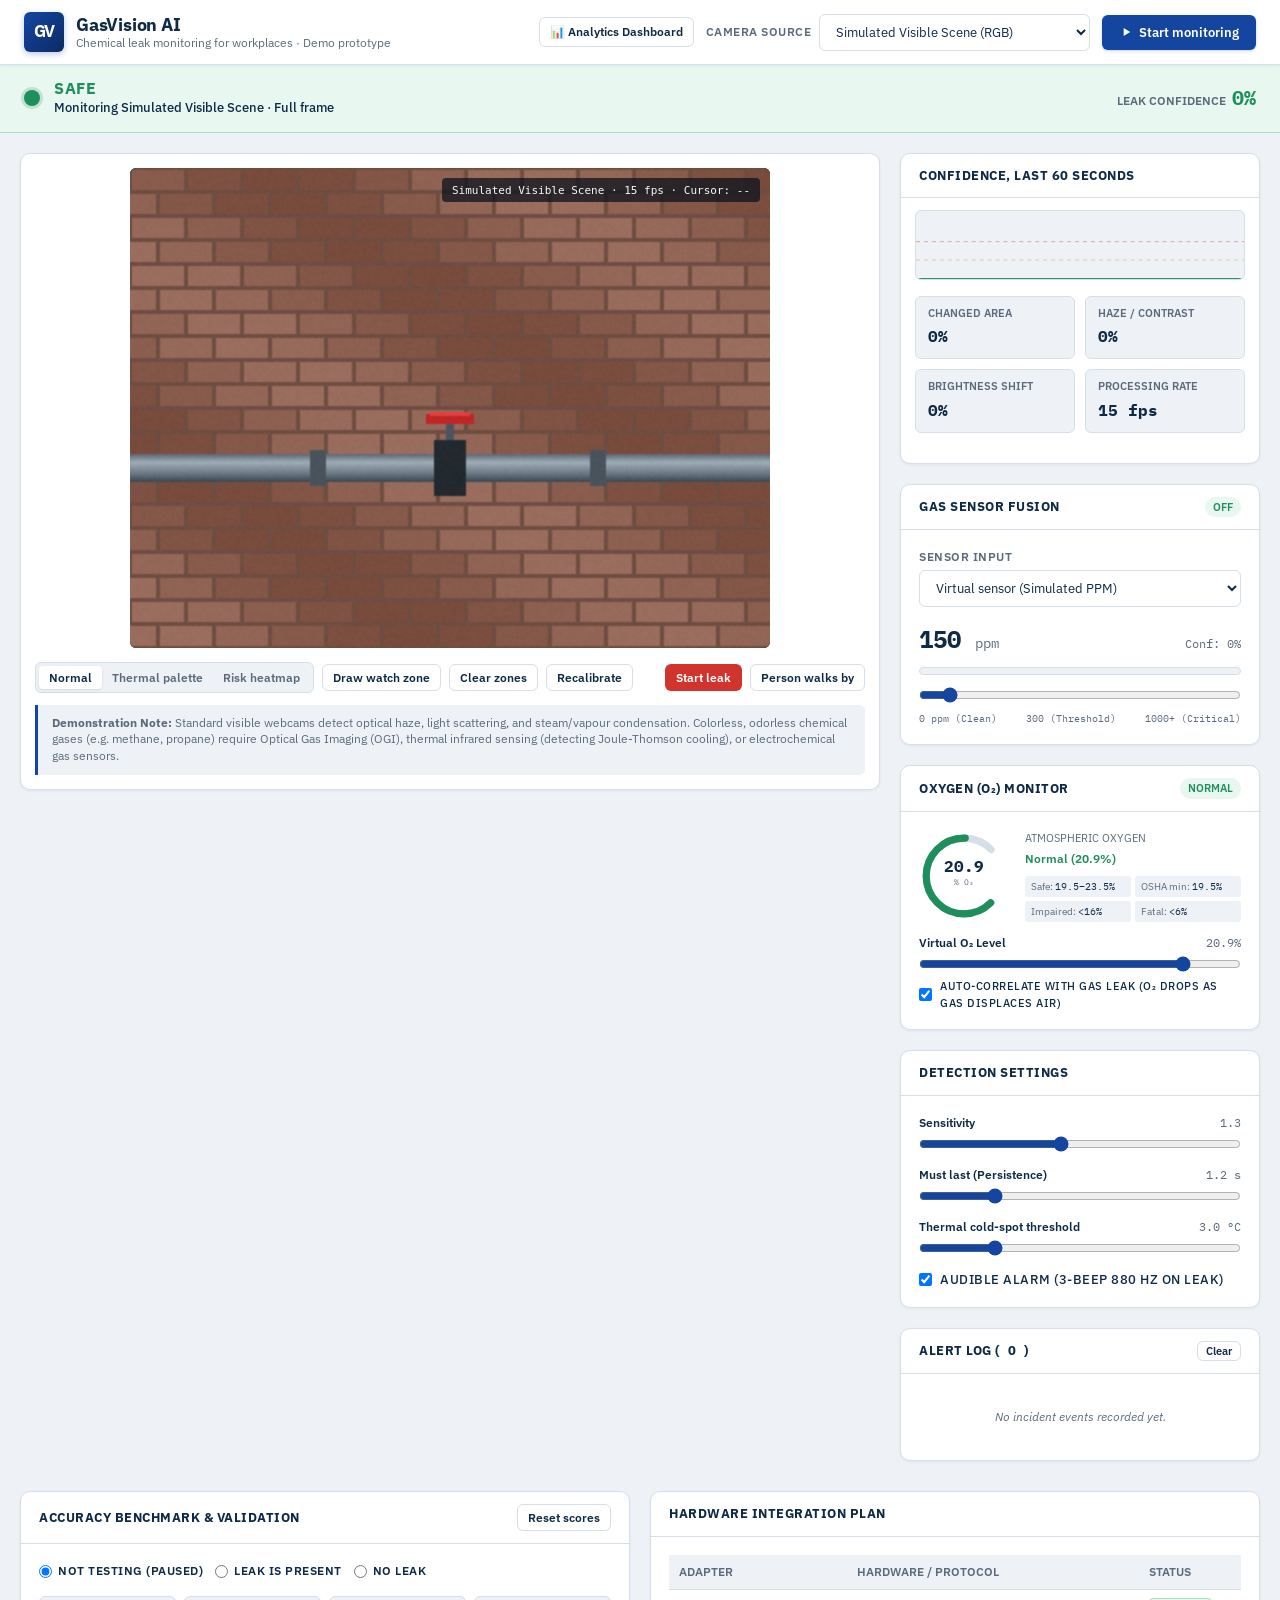
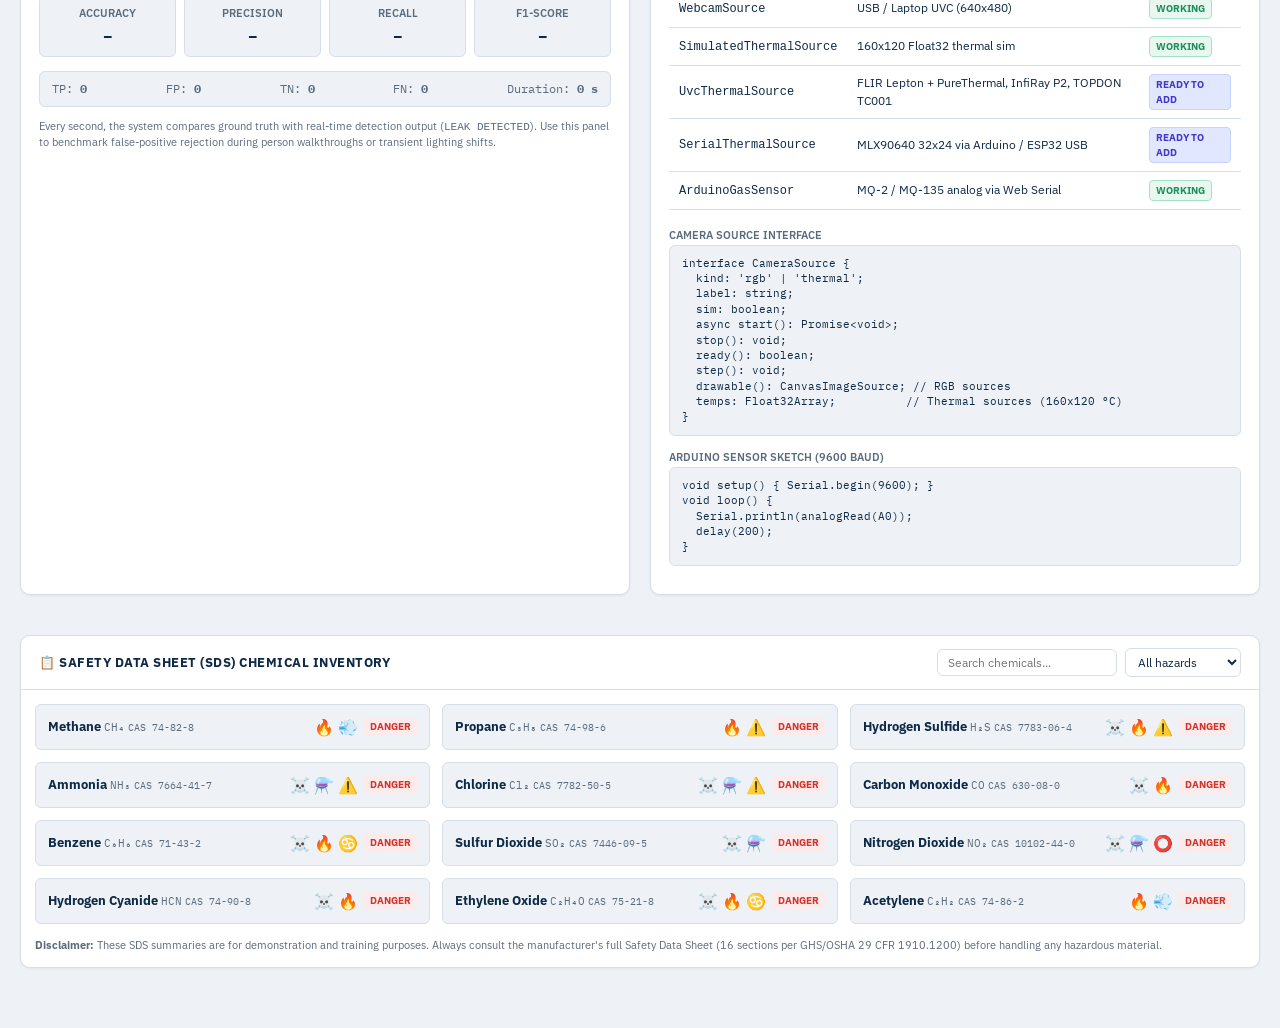
==== commit e47618e2: "Add SDS Chemical Inventory, Oxygen Monitor with auto-correlation, and Analytics Dashboard" ====
--- a/index.html
+++ b/index.html
@@ -857,6 +857,123 @@
         grid-template-columns: 1fr;
       }
     }
+
+    /* SDS Chemical Cards */
+    .sds-card {
+      background: var(--bg);
+      border: 1px solid var(--border);
+      border-radius: var(--radius-sm);
+      overflow: hidden;
+      cursor: pointer;
+      transition: border-color 0.15s ease, box-shadow 0.15s ease;
+    }
+    .sds-card:hover {
+      border-color: var(--brand);
+      box-shadow: var(--shadow-md);
+    }
+    .sds-card-header {
+      padding: 10px 12px;
+      display: flex;
+      align-items: center;
+      justify-content: space-between;
+      gap: 8px;
+    }
+    .sds-card-name {
+      font-weight: 700;
+      font-size: 13px;
+      color: var(--ink);
+    }
+    .sds-card-formula {
+      font-family: var(--font-mono);
+      font-size: 11px;
+      color: var(--muted);
+    }
+    .sds-card-cas {
+      font-family: var(--font-mono);
+      font-size: 10px;
+      color: var(--muted);
+    }
+    .sds-pictograms {
+      display: flex;
+      gap: 4px;
+      font-size: 16px;
+    }
+    .sds-card-body {
+      padding: 0 12px 10px 12px;
+      font-size: 11px;
+      color: var(--ink);
+      line-height: 1.4;
+      display: none;
+    }
+    .sds-card.expanded .sds-card-body {
+      display: block;
+    }
+    .sds-signal-danger {
+      color: var(--leak);
+      font-weight: 700;
+      font-size: 10px;
+      text-transform: uppercase;
+      padding: 1px 6px;
+      background: var(--leak-bg);
+      border-radius: 3px;
+    }
+    .sds-signal-warning {
+      color: var(--warning);
+      font-weight: 700;
+      font-size: 10px;
+      text-transform: uppercase;
+      padding: 1px 6px;
+      background: var(--warning-bg);
+      border-radius: 3px;
+    }
+    .sds-detail-grid {
+      display: grid;
+      grid-template-columns: 1fr 1fr;
+      gap: 6px;
+      margin-top: 8px;
+    }
+    .sds-detail-item {
+      background: var(--panel);
+      padding: 5px 8px;
+      border-radius: 3px;
+      border: 1px solid var(--border);
+    }
+    .sds-detail-label {
+      font-size: 9px;
+      color: var(--muted);
+      text-transform: uppercase;
+      font-weight: 600;
+    }
+    .sds-detail-value {
+      font-family: var(--font-mono);
+      font-size: 11px;
+      color: var(--ink);
+      font-weight: 600;
+    }
+    .sds-hazard-tags {
+      display: flex;
+      gap: 4px;
+      flex-wrap: wrap;
+      margin-top: 6px;
+    }
+    .sds-hazard-tag {
+      font-size: 9px;
+      padding: 1px 5px;
+      border-radius: 3px;
+      font-weight: 600;
+      background: var(--bg);
+      border: 1px solid var(--border);
+      color: var(--muted);
+    }
+    .sds-detection-note {
+      margin-top: 8px;
+      padding: 6px 8px;
+      background: rgba(20, 70, 160, 0.06);
+      border-left: 3px solid var(--brand);
+      border-radius: 0 3px 3px 0;
+      font-size: 10px;
+      color: var(--ink);
+    }
   </style>
 </head>
 <body>
@@ -875,6 +992,7 @@
     </div>
 
     <div class="header-controls">
+      <a href="dashboard.html" class="btn btn-secondary btn-sm" style="text-decoration: none;">📊 Analytics Dashboard</a>
       <div class="control-group">
         <label for="cameraSourceSelect">Camera Source</label>
         <select id="cameraSourceSelect">
@@ -1049,6 +1167,47 @@
                 Reads 9600 baud serial stream from MQ-2 / MQ-135 analog pin. Calibrated as <code>ppm &approx; raw &times; 2</code>.
               </p>
             </div>
+          </div>
+        </div>
+
+        <!-- Oxygen Monitoring Card -->
+        <div class="card">
+          <div class="card-header">
+            <span class="card-title">Oxygen (O₂) Monitor</span>
+            <span id="o2StatusBadge" class="sensor-badge" style="background: var(--safe-bg); color: var(--safe);">Normal</span>
+          </div>
+          <div class="card-body">
+            <div style="display: flex; align-items: center; gap: 16px; margin-bottom: 12px;">
+              <div style="position: relative; width: 90px; height: 90px; flex-shrink: 0;">
+                <svg id="o2Gauge" viewBox="0 0 100 100" width="90" height="90">
+                  <circle cx="50" cy="50" r="42" fill="none" stroke="var(--border)" stroke-width="8" stroke-dasharray="198 66" stroke-dashoffset="-33" stroke-linecap="round"/>
+                  <circle id="o2GaugeArc" cx="50" cy="50" r="42" fill="none" stroke="var(--safe)" stroke-width="8" stroke-dasharray="198 66" stroke-dashoffset="-33" stroke-linecap="round" style="transition: stroke-dasharray 0.3s ease, stroke 0.3s ease;"/>
+                  <text x="50" y="46" text-anchor="middle" font-family="var(--font-mono)" font-size="18" font-weight="700" fill="var(--ink)"><tspan id="o2ValueText">20.9</tspan></text>
+                  <text x="50" y="60" text-anchor="middle" font-family="var(--font-mono)" font-size="9" fill="var(--muted)">% O₂</text>
+                </svg>
+              </div>
+              <div style="flex-grow: 1;">
+                <div style="font-size: 11px; color: var(--muted); margin-bottom: 4px;">ATMOSPHERIC OXYGEN</div>
+                <div id="o2StatusText" style="font-size: 12px; font-weight: 600; color: var(--safe); margin-bottom: 8px;">Normal (20.9%)</div>
+                <div style="display: grid; grid-template-columns: 1fr 1fr; gap: 4px; font-size: 10px;">
+                  <div style="background: var(--bg); padding: 3px 6px; border-radius: 3px;"><span style="color: var(--muted);">Safe:</span> <span style="color: var(--ink); font-family: var(--font-mono);">19.5–23.5%</span></div>
+                  <div style="background: var(--bg); padding: 3px 6px; border-radius: 3px;"><span style="color: var(--muted);">OSHA min:</span> <span style="color: var(--ink); font-family: var(--font-mono);">19.5%</span></div>
+                  <div style="background: var(--bg); padding: 3px 6px; border-radius: 3px;"><span style="color: var(--muted);">Impaired:</span> <span style="color: var(--ink); font-family: var(--font-mono);">&lt;16%</span></div>
+                  <div style="background: var(--bg); padding: 3px 6px; border-radius: 3px;"><span style="color: var(--muted);">Fatal:</span> <span style="color: var(--ink); font-family: var(--font-mono);">&lt;6%</span></div>
+                </div>
+              </div>
+            </div>
+            <div class="setting-row" style="margin-bottom: 6px;">
+              <div class="setting-header">
+                <span class="setting-title">Virtual O₂ Level</span>
+                <span id="o2SliderVal" class="setting-val">20.9%</span>
+              </div>
+              <input type="range" id="o2Slider" min="0" max="25" step="0.1" value="20.9">
+            </div>
+            <label class="checkbox-row" style="font-size: 11px;">
+              <input type="checkbox" id="o2AutoCorrelate" checked>
+              <span>Auto-correlate with gas leak (O₂ drops as gas displaces air)</span>
+            </label>
           </div>
         </div>
 
@@ -1235,6 +1394,30 @@
       </section>
 
     </div>
+
+    <!-- SDS Chemical Inventory -->
+    <section class="card" style="margin-top: 20px;">
+      <div class="card-header">
+        <span class="card-title">📋 Safety Data Sheet (SDS) Chemical Inventory</span>
+        <div style="display: flex; gap: 8px; align-items: center;">
+          <input type="text" id="sdsSearchInput" placeholder="Search chemicals..." style="width: 180px; font-size: 12px; padding: 5px 10px;">
+          <select id="sdsFilterSelect" style="font-size: 12px; padding: 5px 8px;">
+            <option value="all">All hazards</option>
+            <option value="flammable">🔥 Flammable</option>
+            <option value="toxic">☠️ Toxic</option>
+            <option value="asphyxiant">💨 Asphyxiant</option>
+            <option value="corrosive">⚗️ Corrosive</option>
+            <option value="oxidizer">⭕ Oxidizer</option>
+          </select>
+        </div>
+      </div>
+      <div class="card-body" style="padding: 14px;">
+        <div id="sdsChemicalGrid" style="display: grid; grid-template-columns: repeat(auto-fill, minmax(320px, 1fr)); gap: 12px;"></div>
+        <p style="font-size: 11px; color: var(--muted); margin-top: 14px; line-height: 1.4;">
+          <strong>Disclaimer:</strong> These SDS summaries are for demonstration and training purposes. Always consult the manufacturer's full Safety Data Sheet (16 sections per GHS/OSHA 29 CFR 1910.1200) before handling any hazardous material.
+        </p>
+      </div>
+    </section>
   </div>
 
   <style>
@@ -2334,6 +2517,7 @@
         this.detector = new Detector();
         this.decision = new DecisionManager();
         this.accuracy = new AccuracyTracker();
+        this.o2Monitor = null;
 
         // State
         this.isRunning = false;
@@ -2622,6 +2806,7 @@
         const sensorConf = clamp((ppm - 300) / 700);
         this.elSensorConfVal.textContent = `Conf: ${Math.round(sensorConf * 100)}%`;
         this.elSensorBarFill.style.width = `${Math.min(100, (ppm / 2000) * 100)}%`;
+        if (this.o2Monitor) this.o2Monitor.setFromGasPPM(ppm);
       }
 
       async connectArduinoSerial() {
@@ -3183,7 +3368,307 @@
         this.renderDisplay({ confidence: 0, boxes: [], calibrating: false });
         this.renderSparkline('SAFE');
         this.renderAccuracy();
-      }
+        this.o2Monitor = new OxygenMonitor();
+        initSDS();
+      }
+    }
+
+    /* =====================================================================
+       6. OXYGEN MONITORING
+       ===================================================================== */
+    class OxygenMonitor {
+      constructor() {
+        this.o2Percent = 20.9;
+        this.autoCorrelate = true;
+        this.elGaugeArc = document.getElementById('o2GaugeArc');
+        this.elValueText = document.getElementById('o2ValueText');
+        this.elStatusText = document.getElementById('o2StatusText');
+        this.elStatusBadge = document.getElementById('o2StatusBadge');
+        this.elSlider = document.getElementById('o2Slider');
+        this.elSliderVal = document.getElementById('o2SliderVal');
+        this.elAutoCheck = document.getElementById('o2AutoCorrelate');
+
+        if (this.elSlider) {
+          this.elSlider.addEventListener('input', (e) => {
+            this.o2Percent = parseFloat(e.target.value);
+            this.update();
+          });
+        }
+        if (this.elAutoCheck) {
+          this.elAutoCheck.addEventListener('change', (e) => {
+            this.autoCorrelate = e.target.checked;
+          });
+        }
+        this.update();
+      }
+
+      setFromGasPPM(ppm) {
+        if (!this.autoCorrelate) return;
+        // O2 drops as gas displaces air: O2 ≈ 20.9 * (1 - ppm/10000)
+        const newO2 = Math.max(0, 20.9 * (1.0 - ppm / 10000.0));
+        this.o2Percent = Math.round(newO2 * 10) / 10;
+        if (this.elSlider) this.elSlider.value = this.o2Percent;
+        this.update();
+      }
+
+      getStatus() {
+        const o2 = this.o2Percent;
+        if (o2 >= 23.5) return { label: 'O₂ Enriched – Fire risk', color: 'var(--warning)', level: 'warning' };
+        if (o2 >= 19.5) return { label: `Normal (${o2.toFixed(1)}%)`, color: 'var(--safe)', level: 'safe' };
+        if (o2 >= 16.0) return { label: `Deficient (${o2.toFixed(1)}%) – Ventilate!`, color: 'var(--warning)', level: 'warning' };
+        if (o2 >= 10.0) return { label: `DANGER (${o2.toFixed(1)}%) – Impaired!`, color: 'var(--leak)', level: 'leak' };
+        if (o2 >= 6.0)  return { label: `CRITICAL (${o2.toFixed(1)}%) – Unconsciousness!`, color: 'var(--leak)', level: 'leak' };
+        return { label: `FATAL (${o2.toFixed(1)}%) – Immediately lethal!`, color: 'var(--leak)', level: 'leak' };
+      }
+
+      update() {
+        const status = this.getStatus();
+        if (this.elValueText) this.elValueText.textContent = this.o2Percent.toFixed(1);
+        if (this.elSliderVal) this.elSliderVal.textContent = `${this.o2Percent.toFixed(1)}%`;
+        if (this.elStatusText) {
+          this.elStatusText.textContent = status.label;
+          this.elStatusText.style.color = status.color;
+        }
+        if (this.elStatusBadge) {
+          const badgeMap = { safe: ['Normal','var(--safe-bg)','var(--safe)'], warning: ['Warning','var(--warning-bg)','var(--warning)'], leak: ['DANGER','var(--leak-bg)','var(--leak)'] };
+          const b = badgeMap[status.level];
+          this.elStatusBadge.textContent = b[0];
+          this.elStatusBadge.style.background = b[1];
+          this.elStatusBadge.style.color = b[2];
+        }
+        // Update gauge arc
+        if (this.elGaugeArc) {
+          const fraction = clamp(this.o2Percent / 25.0);
+          const arcLen = Math.round(fraction * 198);
+          this.elGaugeArc.setAttribute('stroke-dasharray', `${arcLen} ${264 - arcLen}`);
+          this.elGaugeArc.setAttribute('stroke', status.color);
+        }
+      }
+    }
+
+    /* =====================================================================
+       7. SDS CHEMICAL DATABASE
+       ===================================================================== */
+    const SDS_DATABASE = [
+      {
+        name: 'Methane', formula: 'CH₄', cas: '74-82-8',
+        signal: 'DANGER', pictograms: '🔥 💨',
+        hazards: ['Flammable gas', 'Simple asphyxiant'],
+        categories: ['flammable', 'asphyxiant'],
+        pel: '1,000 ppm', rel: '1,000 ppm (NIOSH)', stel: '–', idlh: '–',
+        lel: '5.0%', uel: '15.0%',
+        o2Displacement: '~1% O₂ drop per 5% CH₄ by volume',
+        firstAid: 'Move to fresh air. Give O₂ if breathing is difficult. CPR if not breathing.',
+        ppe: 'SCBA in confined spaces; no ignition sources',
+        detection: 'MQ-2 / MQ-4 gas sensor · Thermal camera (Joule-Thomson cooling)',
+        use: 'Natural gas pipelines, storage'
+      },
+      {
+        name: 'Propane', formula: 'C₃H₈', cas: '74-98-6',
+        signal: 'DANGER', pictograms: '🔥 ⚠️',
+        hazards: ['Extremely flammable gas', 'Liquefied gas under pressure', 'Simple asphyxiant'],
+        categories: ['flammable', 'asphyxiant'],
+        pel: '1,000 ppm', rel: '1,000 ppm', stel: '–', idlh: '2,100 ppm',
+        lel: '2.1%', uel: '9.5%',
+        o2Displacement: '~1% O₂ drop per 5% C₃H₈ by volume',
+        firstAid: 'Move to fresh air. Frostbite: warm gently with lukewarm water.',
+        ppe: 'SCBA for high concentrations; cold-insulating gloves',
+        detection: 'MQ-2 / MQ-5 gas sensor · Thermal camera (cold plume)',
+        use: 'Fuel gas, heating, storage tanks'
+      },
+      {
+        name: 'Hydrogen Sulfide', formula: 'H₂S', cas: '7783-06-4',
+        signal: 'DANGER', pictograms: '☠️ 🔥 ⚠️',
+        hazards: ['Fatal if inhaled', 'Flammable gas', 'Olfactory fatigue above 100 ppm'],
+        categories: ['toxic', 'flammable'],
+        pel: '20 ppm (ceiling)', rel: '10 ppm (10 min)', stel: '50 ppm', idlh: '100 ppm',
+        lel: '4.3%', uel: '46.0%',
+        o2Displacement: 'Minimal at typical toxic concentrations',
+        firstAid: 'Remove from exposure IMMEDIATELY. Give O₂. Amyl nitrite if prescribed. CPR if needed.',
+        ppe: 'SCBA required above 20 ppm; full-face supplied-air respirator',
+        detection: 'MQ-136 / electrochemical H₂S sensor · NOT visible to camera',
+        use: 'Refineries, sewage treatment, geothermal'
+      },
+      {
+        name: 'Ammonia', formula: 'NH₃', cas: '7664-41-7',
+        signal: 'DANGER', pictograms: '☠️ ⚗️ ⚠️',
+        hazards: ['Toxic if inhaled', 'Corrosive to skin/eyes', 'Flammable at high concentrations'],
+        categories: ['toxic', 'corrosive'],
+        pel: '50 ppm', rel: '25 ppm (TWA)', stel: '35 ppm', idlh: '300 ppm',
+        lel: '15.0%', uel: '28.0%',
+        o2Displacement: '~1% O₂ drop per 5% NH₃ by volume',
+        firstAid: 'Move to fresh air. Flush eyes/skin with water for 15 min. Seek medical attention.',
+        ppe: 'Full-face respirator with ammonia cartridge; chemical splash goggles; rubber gloves',
+        detection: 'MQ-135 gas sensor · Visible as white fume/cloud on webcam',
+        use: 'Refrigeration, fertiliser production'
+      },
+      {
+        name: 'Chlorine', formula: 'Cl₂', cas: '7782-50-5',
+        signal: 'DANGER', pictograms: '☠️ ⚗️ ⚠️',
+        hazards: ['Fatal if inhaled', 'Severe skin burns and eye damage', 'Oxidizer'],
+        categories: ['toxic', 'corrosive', 'oxidizer'],
+        pel: '1 ppm (ceiling)', rel: '0.5 ppm (TWA)', stel: '1 ppm', idlh: '10 ppm',
+        lel: 'Non-flammable', uel: 'Non-flammable',
+        o2Displacement: 'N/A – displaces but also reacts',
+        firstAid: 'Remove from exposure. Flush eyes with water. DO NOT induce vomiting. Seek immediate medical care.',
+        ppe: 'SCBA; full chemical suit; NO contact with organics or reducing agents',
+        detection: 'Electrochemical Cl₂ sensor · Yellow-green visible cloud on camera',
+        use: 'Water treatment, bleach manufacturing'
+      },
+      {
+        name: 'Carbon Monoxide', formula: 'CO', cas: '630-08-0',
+        signal: 'DANGER', pictograms: '☠️ 🔥',
+        hazards: ['Fatal if inhaled', 'Flammable gas', 'Colorless and odorless'],
+        categories: ['toxic', 'flammable'],
+        pel: '50 ppm', rel: '35 ppm (TWA)', stel: '200 ppm', idlh: '1,200 ppm',
+        lel: '12.5%', uel: '74.0%',
+        o2Displacement: 'Binds hemoglobin 200× stronger than O₂',
+        firstAid: 'Move to fresh air immediately. Give 100% O₂. CPR if not breathing. Hospital required.',
+        ppe: 'SCBA required; CO-specific cartridges are NOT sufficient at high levels',
+        detection: 'MQ-7 / electrochemical CO sensor · INVISIBLE to camera (requires gas sensor)',
+        use: 'Furnaces, combustion engines, smelting'
+      },
+      {
+        name: 'Benzene', formula: 'C₆H₆', cas: '71-43-2',
+        signal: 'DANGER', pictograms: '☠️ 🔥 ♋',
+        hazards: ['Carcinogen (IARC Group 1)', 'Flammable liquid/vapour', 'Fatal if inhaled in high concentrations'],
+        categories: ['toxic', 'flammable'],
+        pel: '1 ppm (TWA)', rel: '0.1 ppm (TWA)', stel: '5 ppm', idlh: '500 ppm',
+        lel: '1.2%', uel: '7.8%',
+        o2Displacement: 'Moderate – heavier than air, pools in low areas',
+        firstAid: 'Remove contaminated clothing. Wash skin. Move to fresh air. Seek oncology follow-up.',
+        ppe: 'Supplied-air respirator; chemical-resistant suit; double nitrile gloves',
+        detection: 'PID (photoionisation) sensor · Visible vapour shimmer on thermal camera',
+        use: 'Petrochemical processing, solvent'
+      },
+      {
+        name: 'Sulfur Dioxide', formula: 'SO₂', cas: '7446-09-5',
+        signal: 'DANGER', pictograms: '☠️ ⚗️',
+        hazards: ['Toxic if inhaled', 'Severe respiratory irritant', 'Corrosive to moist tissue'],
+        categories: ['toxic', 'corrosive'],
+        pel: '5 ppm', rel: '2 ppm (TWA)', stel: '5 ppm', idlh: '100 ppm',
+        lel: 'Non-flammable', uel: 'Non-flammable',
+        o2Displacement: 'N/A – heavier than air, pools at floor level',
+        firstAid: 'Move to fresh air. Give O₂. Do NOT give mouth-to-mouth. Seek medical attention.',
+        ppe: 'Full-face respirator with acid gas cartridge; chemical splash goggles',
+        detection: 'SO₂ electrochemical sensor · Visible as white fume on camera in humid air',
+        use: 'Smelting, power plants, food preservation'
+      },
+      {
+        name: 'Nitrogen Dioxide', formula: 'NO₂', cas: '10102-44-0',
+        signal: 'DANGER', pictograms: '☠️ ⚗️ ⭕',
+        hazards: ['Fatal if inhaled', 'Oxidizer', 'Delayed pulmonary edema (may appear hours later)'],
+        categories: ['toxic', 'oxidizer'],
+        pel: '5 ppm (ceiling)', rel: '1 ppm (STEL)', stel: '1 ppm', idlh: '20 ppm',
+        lel: 'Non-flammable', uel: 'Non-flammable',
+        o2Displacement: 'N/A',
+        firstAid: 'Remove from exposure. Give O₂. MONITOR FOR 48 HOURS for delayed pulmonary edema.',
+        ppe: 'SCBA for unknown concentrations; acid gas respirator cartridges',
+        detection: 'NO₂ electrochemical sensor · Brown-red fume visible on camera',
+        use: 'Combustion exhaust, welding, explosives'
+      },
+      {
+        name: 'Hydrogen Cyanide', formula: 'HCN', cas: '74-90-8',
+        signal: 'DANGER', pictograms: '☠️ 🔥',
+        hazards: ['Fatal if inhaled / absorbed through skin', 'Flammable', 'Inhibits cellular respiration'],
+        categories: ['toxic', 'flammable'],
+        pel: '10 ppm (TWA)', rel: '4.7 ppm (STEL)', stel: '4.7 ppm', idlh: '50 ppm',
+        lel: '5.6%', uel: '40.0%',
+        o2Displacement: 'Blocks oxygen use at the cellular level (chemical asphyxiant)',
+        firstAid: 'IMMEDIATE: Cyanide antidote kit. Move to fresh air. Decontaminate skin. CPR ONLY with barrier.',
+        ppe: 'SCBA mandatory; full chemical suit; cyanide antidote must be on-site',
+        detection: 'HCN electrochemical sensor · NOT visible to standard camera',
+        use: 'Chemical manufacturing, fumigation'
+      },
+      {
+        name: 'Ethylene Oxide', formula: 'C₂H₄O', cas: '75-21-8',
+        signal: 'DANGER', pictograms: '☠️ 🔥 ♋',
+        hazards: ['Carcinogen (IARC Group 1)', 'Extremely flammable gas', 'Reproductive toxin'],
+        categories: ['toxic', 'flammable'],
+        pel: '1 ppm (TWA)', rel: '0.1 ppm (TWA)', stel: '5 ppm', idlh: '800 ppm',
+        lel: '3.0%', uel: '100%',
+        o2Displacement: '~1% O₂ drop per 5% by volume',
+        firstAid: 'Move to fresh air. Remove contaminated clothing. Flush skin/eyes 15 min. Seek medical attention.',
+        ppe: 'Supplied-air respirator; chemical-resistant suit; long oncology follow-up',
+        detection: 'PID sensor or EtO-specific electrochemical sensor · NOT visible to camera',
+        use: 'Hospital sterilisation, chemical intermediate'
+      },
+      {
+        name: 'Acetylene', formula: 'C₂H₂', cas: '74-86-2',
+        signal: 'DANGER', pictograms: '🔥 💨',
+        hazards: ['Extremely flammable gas', 'May decompose explosively under pressure', 'Simple asphyxiant'],
+        categories: ['flammable', 'asphyxiant'],
+        pel: '2,500 ppm', rel: '2,500 ppm', stel: '–', idlh: '–',
+        lel: '2.5%', uel: '100%',
+        o2Displacement: '~1% O₂ drop per 5% C₂H₂ by volume',
+        firstAid: 'Move to fresh air. Give O₂ if breathing is difficult.',
+        ppe: 'SCBA in confined spaces; eliminate all ignition sources; NO copper fittings',
+        detection: 'MQ-2 / combustible gas sensor · Thermal camera (cold plume from cylinder leak)',
+        use: 'Welding, cutting, brazing'
+      }
+    ];
+
+    function initSDS() {
+      const grid = document.getElementById('sdsChemicalGrid');
+      const searchInput = document.getElementById('sdsSearchInput');
+      const filterSelect = document.getElementById('sdsFilterSelect');
+      if (!grid) return;
+
+      function renderCards(filter, search) {
+        let chemicals = SDS_DATABASE;
+        if (filter && filter !== 'all') {
+          chemicals = chemicals.filter(c => c.categories.includes(filter));
+        }
+        if (search) {
+          const q = search.toLowerCase();
+          chemicals = chemicals.filter(c =>
+            c.name.toLowerCase().includes(q) ||
+            c.formula.toLowerCase().includes(q) ||
+            c.cas.includes(q) ||
+            c.use.toLowerCase().includes(q)
+          );
+        }
+
+        grid.innerHTML = chemicals.map(c => `
+          <div class="sds-card" onclick="this.classList.toggle('expanded')">
+            <div class="sds-card-header">
+              <div>
+                <span class="sds-card-name">${c.name}</span>
+                <span class="sds-card-formula">${c.formula}</span>
+                <span class="sds-card-cas">CAS ${c.cas}</span>
+              </div>
+              <div style="display:flex; align-items:center; gap:6px;">
+                <span class="sds-pictograms">${c.pictograms}</span>
+                <span class="${c.signal==='DANGER'?'sds-signal-danger':'sds-signal-warning'}">${c.signal}</span>
+              </div>
+            </div>
+            <div class="sds-card-body">
+              <div class="sds-hazard-tags">
+                ${c.hazards.map(h => `<span class="sds-hazard-tag">${h}</span>`).join('')}
+              </div>
+              <div class="sds-detail-grid">
+                <div class="sds-detail-item"><div class="sds-detail-label">OSHA PEL</div><div class="sds-detail-value">${c.pel}</div></div>
+                <div class="sds-detail-item"><div class="sds-detail-label">NIOSH REL</div><div class="sds-detail-value">${c.rel}</div></div>
+                <div class="sds-detail-item"><div class="sds-detail-label">STEL</div><div class="sds-detail-value">${c.stel}</div></div>
+                <div class="sds-detail-item"><div class="sds-detail-label">IDLH</div><div class="sds-detail-value">${c.idlh}</div></div>
+                <div class="sds-detail-item"><div class="sds-detail-label">LEL</div><div class="sds-detail-value">${c.lel}</div></div>
+                <div class="sds-detail-item"><div class="sds-detail-label">UEL</div><div class="sds-detail-value">${c.uel}</div></div>
+              </div>
+              <div class="sds-detail-grid" style="margin-top:6px;">
+                <div class="sds-detail-item" style="grid-column:span 2;"><div class="sds-detail-label">O₂ Displacement</div><div class="sds-detail-value" style="font-size:10px;font-weight:500;">${c.o2Displacement}</div></div>
+                <div class="sds-detail-item" style="grid-column:span 2;"><div class="sds-detail-label">First Aid</div><div class="sds-detail-value" style="font-size:10px;font-weight:500;">${c.firstAid}</div></div>
+                <div class="sds-detail-item" style="grid-column:span 2;"><div class="sds-detail-label">PPE Requirements</div><div class="sds-detail-value" style="font-size:10px;font-weight:500;">${c.ppe}</div></div>
+              </div>
+              <div class="sds-detection-note">🎯 <strong>Detection:</strong> ${c.detection}</div>
+            </div>
+          </div>
+        `).join('');
+      }
+
+      renderCards('all', '');
+
+      if (searchInput) searchInput.addEventListener('input', () => renderCards(filterSelect.value, searchInput.value));
+      if (filterSelect) filterSelect.addEventListener('change', () => renderCards(filterSelect.value, searchInput.value));
     }
 
     // Initialize application upon DOM load
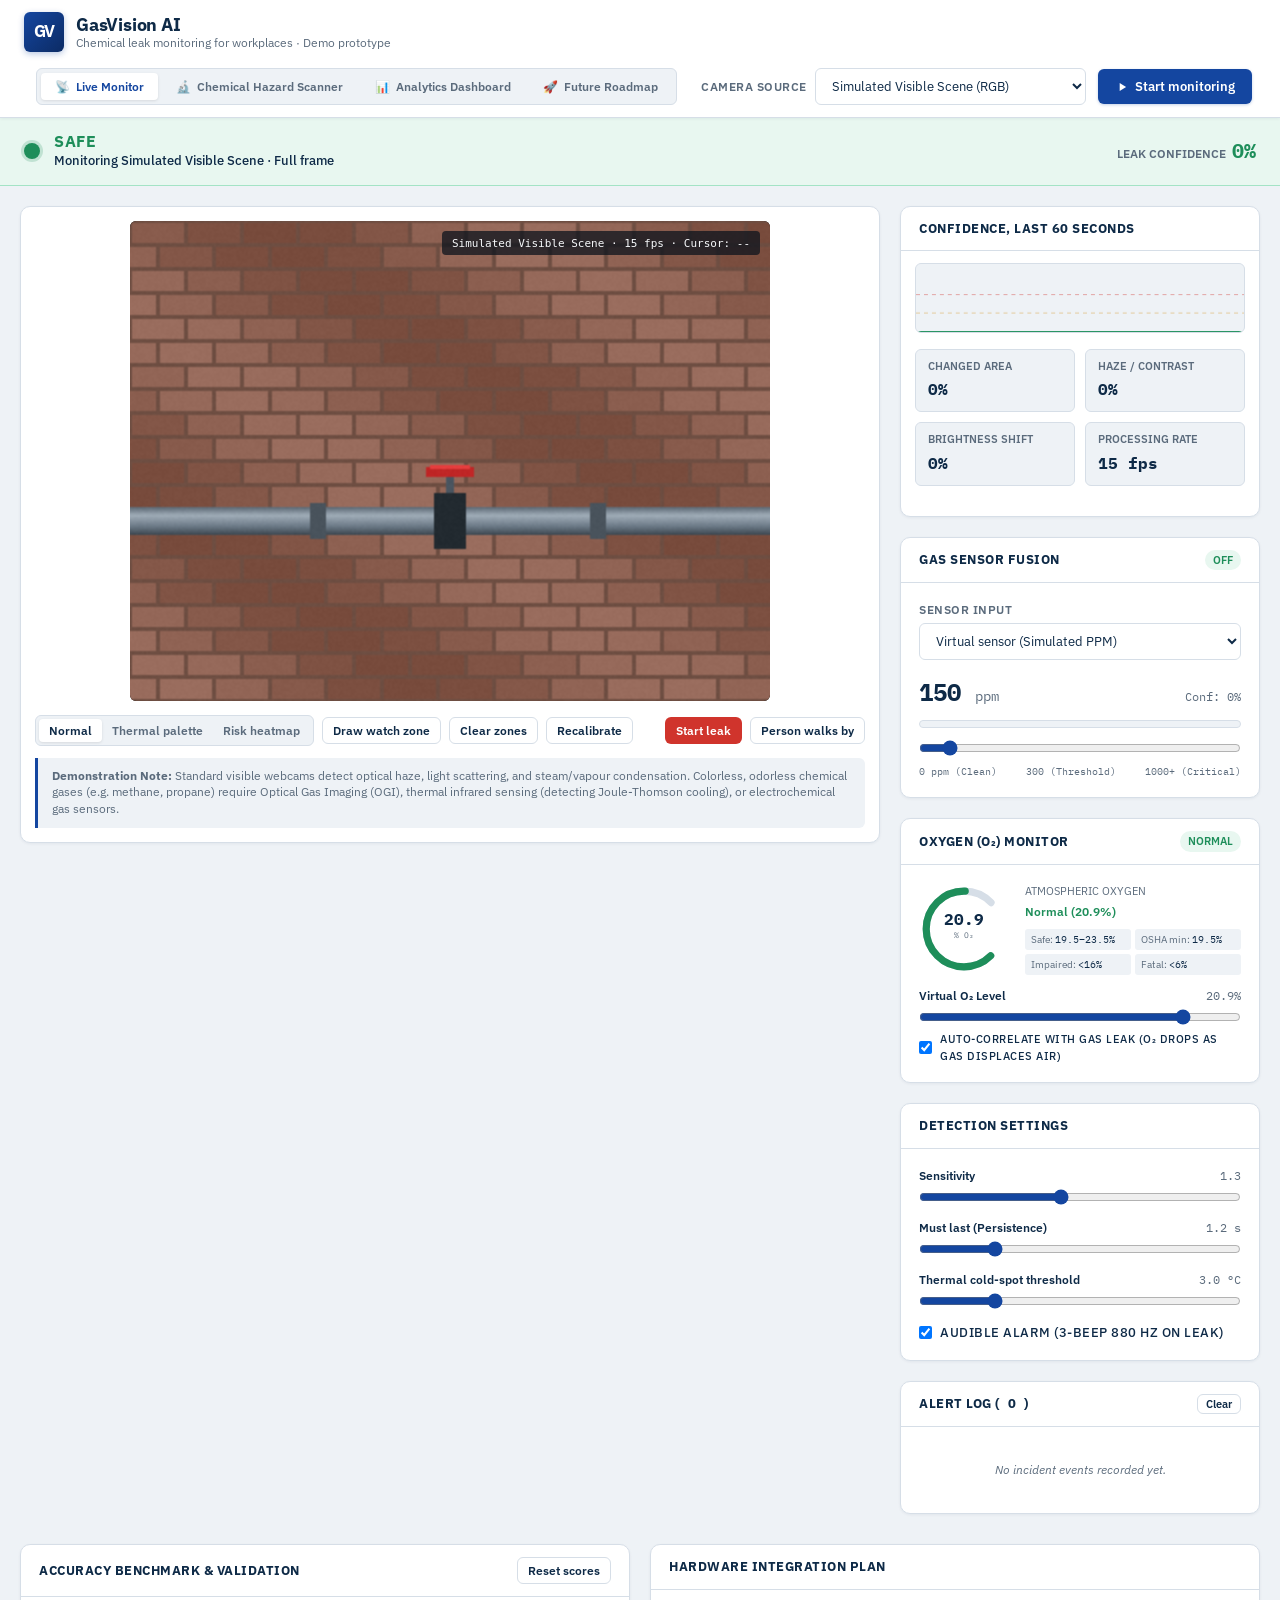
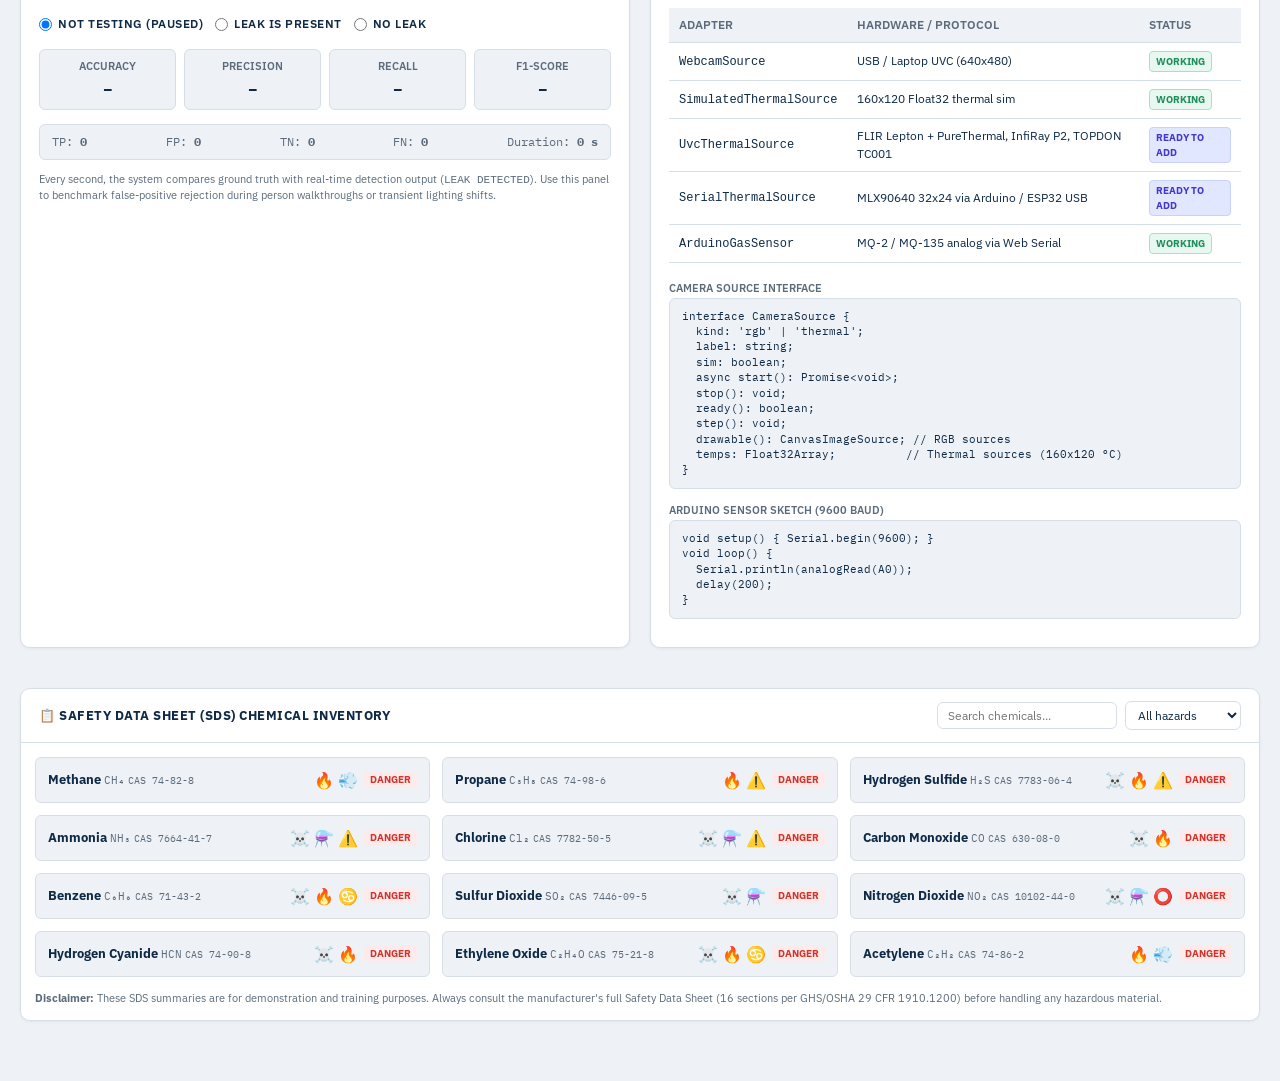
==== commit 0620cc8a: "Merge Dashboard into unified tabbed architecture, add Chemical Threat Vision Scanner with atmospheri" ====
--- a/index.html
+++ b/index.html
@@ -965,6 +965,342 @@
       border: 1px solid var(--border);
       color: var(--muted);
     }
+
+    /* =====================================================================
+       UNIFIED MULTI-SCREEN NAVIGATION
+       ===================================================================== */
+    .screen-nav {
+      display: inline-flex;
+      gap: 4px;
+      background: var(--bg);
+      padding: 4px;
+      border-radius: var(--radius-sm);
+      border: 1px solid var(--border);
+      margin: 0 12px;
+    }
+    .screen-nav-btn {
+      background: transparent;
+      border: none;
+      color: var(--muted);
+      font-family: var(--font-main);
+      font-size: 12px;
+      font-weight: 600;
+      padding: 6px 14px;
+      border-radius: 4px;
+      cursor: pointer;
+      transition: all 0.2s ease;
+      display: inline-flex;
+      align-items: center;
+      gap: 6px;
+    }
+    .screen-nav-btn:hover {
+      color: var(--ink);
+      background: var(--panel-hover);
+    }
+    .screen-nav-btn.active {
+      background: var(--panel);
+      color: var(--brand);
+      box-shadow: 0 1px 3px rgba(0,0,0,0.1);
+    }
+    .app-screen {
+      display: none;
+      animation: fadeInScreen 0.25s ease forwards;
+    }
+    .app-screen.active {
+      display: block;
+    }
+    @keyframes fadeInScreen {
+      from { opacity: 0; transform: translateY(4px); }
+      to { opacity: 1; transform: translateY(0); }
+    }
+
+    /* =====================================================================
+       CHEMICAL THREAT SCANNER & VISION ESTIMATOR
+       ===================================================================== */
+    .scanner-layout {
+      max-width: 1400px;
+      margin: 20px auto;
+      padding: 0 20px;
+      display: grid;
+      grid-template-columns: 380px 1fr;
+      gap: 20px;
+    }
+    @media (max-width: 1100px) {
+      .scanner-layout {
+        grid-template-columns: 1fr;
+      }
+    }
+    .scanner-card {
+      background: var(--panel);
+      border: 1px solid var(--border);
+      border-radius: var(--radius-md);
+      box-shadow: var(--shadow-sm);
+      overflow: hidden;
+      margin-bottom: 20px;
+    }
+    .scanner-viewfinder-wrap {
+      position: relative;
+      background: #000;
+      border-radius: var(--radius-sm);
+      overflow: hidden;
+      aspect-ratio: 4/3;
+      border: 1px solid var(--border);
+    }
+    #scannerViewfinderCanvas {
+      width: 100%;
+      height: 100%;
+      display: block;
+      object-fit: cover;
+    }
+    .viewfinder-hud {
+      position: absolute;
+      inset: 0;
+      pointer-events: none;
+      display: flex;
+      flex-direction: column;
+      justify-content: space-between;
+      padding: 12px;
+    }
+    .hud-target-box {
+      position: absolute;
+      top: 50%;
+      left: 50%;
+      transform: translate(-50%, -50%);
+      width: 160px;
+      height: 160px;
+      border: 2px dashed rgba(45, 114, 226, 0.8);
+      border-radius: 8px;
+      display: flex;
+      align-items: center;
+      justify-content: center;
+    }
+    .hud-target-box::after {
+      content: '+';
+      font-size: 24px;
+      color: rgba(45, 114, 226, 0.9);
+      font-family: var(--font-mono);
+    }
+    .hud-tag {
+      background: rgba(14, 42, 71, 0.85);
+      color: #fff;
+      font-family: var(--font-mono);
+      font-size: 10px;
+      padding: 3px 8px;
+      border-radius: 3px;
+      border-left: 2px solid var(--brand);
+      backdrop-filter: blur(4px);
+    }
+    .preset-chip-grid {
+      display: grid;
+      grid-template-columns: 1fr 1fr;
+      gap: 8px;
+      margin-top: 12px;
+    }
+    .preset-chip {
+      background: var(--bg);
+      border: 1px solid var(--border);
+      border-radius: var(--radius-sm);
+      padding: 8px 10px;
+      text-align: left;
+      cursor: pointer;
+      transition: all 0.15s ease;
+      font-family: var(--font-main);
+    }
+    .preset-chip:hover {
+      border-color: var(--brand);
+      background: var(--panel-hover);
+    }
+    .preset-chip.active {
+      border-color: var(--brand);
+      background: rgba(20, 70, 160, 0.08);
+      box-shadow: 0 0 0 1px var(--brand);
+    }
+    .preset-chip-name {
+      font-weight: 700;
+      font-size: 12px;
+      color: var(--ink);
+      display: block;
+    }
+    .preset-chip-formula {
+      font-family: var(--font-mono);
+      font-size: 10px;
+      color: var(--muted);
+    }
+
+    /* NFPA 704 Diamond */
+    .nfpa-wrap {
+      display: flex;
+      align-items: center;
+      gap: 16px;
+      background: var(--bg);
+      padding: 12px;
+      border-radius: var(--radius-sm);
+      border: 1px solid var(--border);
+    }
+    .nfpa-diamond-svg {
+      width: 90px;
+      height: 90px;
+      flex-shrink: 0;
+    }
+    .threat-level-badge {
+      display: inline-block;
+      font-family: var(--font-mono);
+      font-size: 11px;
+      font-weight: 700;
+      padding: 3px 8px;
+      border-radius: 4px;
+      text-transform: uppercase;
+    }
+
+    /* Plume Radar Canvas */
+    .radar-canvas-wrap {
+      position: relative;
+      background: #081018;
+      border-radius: var(--radius-sm);
+      overflow: hidden;
+      border: 1px solid var(--border);
+      aspect-ratio: 16/10;
+    }
+    #plumeRadarCanvas {
+      width: 100%;
+      height: 100%;
+      display: block;
+    }
+    .radar-legend {
+      display: flex;
+      flex-wrap: wrap;
+      gap: 12px;
+      margin-top: 8px;
+      font-size: 11px;
+    }
+    .radar-legend-item {
+      display: flex;
+      align-items: center;
+      gap: 6px;
+    }
+    .legend-dot {
+      width: 10px;
+      height: 10px;
+      border-radius: 50%;
+    }
+
+    /* Health Timeline */
+    .health-timeline {
+      display: grid;
+      grid-template-columns: repeat(3, 1fr);
+      gap: 10px;
+      margin-top: 10px;
+    }
+    @media (max-width: 768px) {
+      .health-timeline {
+        grid-template-columns: 1fr;
+      }
+    }
+    .timeline-step {
+      background: var(--bg);
+      border-radius: var(--radius-sm);
+      padding: 10px 12px;
+      border-left: 3px solid var(--border);
+    }
+    .timeline-step.step-acute {
+      border-left-color: var(--warning);
+    }
+    .timeline-step.step-severe {
+      border-left-color: #E65100;
+    }
+    .timeline-step.step-lethal {
+      border-left-color: var(--leak);
+    }
+    .timeline-time {
+      font-family: var(--font-mono);
+      font-size: 10px;
+      font-weight: 700;
+      color: var(--muted);
+      text-transform: uppercase;
+      margin-bottom: 4px;
+    }
+    .timeline-desc {
+      font-size: 11px;
+      line-height: 1.4;
+      color: var(--ink);
+    }
+
+    /* =====================================================================
+       FUTURE ROADMAP CARDS
+       ===================================================================== */
+    .roadmap-grid {
+      max-width: 1400px;
+      margin: 20px auto;
+      padding: 0 20px;
+      display: grid;
+      grid-template-columns: repeat(auto-fit, minmax(340px, 1fr));
+      gap: 20px;
+    }
+    .roadmap-card {
+      background: var(--panel);
+      border: 1px solid var(--border);
+      border-radius: var(--radius-md);
+      padding: 20px;
+      box-shadow: var(--shadow-sm);
+      display: flex;
+      flex-direction: column;
+      justify-content: space-between;
+      transition: all 0.2s ease;
+    }
+    .roadmap-card:hover {
+      border-color: var(--brand);
+      transform: translateY(-2px);
+      box-shadow: var(--shadow-md);
+    }
+    .roadmap-phase-badge {
+      font-family: var(--font-mono);
+      font-size: 10px;
+      font-weight: 700;
+      text-transform: uppercase;
+      padding: 2px 8px;
+      border-radius: 12px;
+      display: inline-block;
+      margin-bottom: 10px;
+    }
+    .badge-phase1 { background: rgba(30, 142, 90, 0.12); color: var(--safe); }
+    .badge-phase2 { background: rgba(20, 70, 160, 0.12); color: var(--brand); }
+    .badge-phase3 { background: rgba(212, 138, 6, 0.12); color: var(--warning); }
+    .roadmap-title {
+      font-size: 16px;
+      font-weight: 700;
+      color: var(--ink);
+      margin-bottom: 8px;
+    }
+    .roadmap-desc {
+      font-size: 12px;
+      color: var(--muted);
+      line-height: 1.5;
+      margin-bottom: 14px;
+    }
+    .roadmap-specs {
+      background: var(--bg);
+      border-radius: var(--radius-sm);
+      padding: 10px;
+      font-size: 11px;
+      font-family: var(--font-mono);
+      color: var(--ink);
+      border: 1px solid var(--border);
+    }
+    .roadmap-specs li {
+      margin-left: 16px;
+      margin-bottom: 4px;
+    }
+
+    /* Inspection Reticle toggle button & HUD */
+    .inspection-badge {
+      font-family: var(--font-mono);
+      font-size: 10px;
+      background: rgba(20, 70, 160, 0.1);
+      color: var(--brand);
+      padding: 2px 6px;
+      border-radius: 3px;
+    }
+
     .sds-detection-note {
       margin-top: 8px;
       padding: 6px 8px;
@@ -992,7 +1328,23 @@
     </div>
 
     <div class="header-controls">
-      <a href="dashboard.html" class="btn btn-secondary btn-sm" style="text-decoration: none;">📊 Analytics Dashboard</a>
+      
+    <!-- Primary Screen Switcher -->
+    <nav class="screen-nav" aria-label="Main Navigation">
+      <button class="screen-nav-btn active" data-screen="view-monitor">
+        <span>📡</span> Live Monitor
+      </button>
+      <button class="screen-nav-btn" data-screen="view-scanner">
+        <span>🔬</span> Chemical Hazard Scanner
+      </button>
+      <button class="screen-nav-btn" data-screen="view-dashboard">
+        <span>📊</span> Analytics Dashboard
+      </button>
+      <button class="screen-nav-btn" data-screen="view-roadmap">
+        <span>🚀</span> Future Roadmap
+      </button>
+    </nav>
+
       <div class="control-group">
         <label for="cameraSourceSelect">Camera Source</label>
         <select id="cameraSourceSelect">
@@ -1013,7 +1365,11 @@
   </header>
 
   <!-- Full-Width Status Band -->
-  <div id="statusBand" class="status-band state-safe" role="region" aria-label="System status">
+    <!-- ===================================================================
+       SCREEN 1: LIVE MONITOR (Core Real-time CV & Sensor Fusion)
+       =================================================================== -->
+  <div id="view-monitor" class="app-screen active">
+<div id="statusBand" class="status-band state-safe" role="region" aria-label="System status">
     <div class="status-left">
       <div class="status-dot" aria-hidden="true"></div>
       <div class="status-text-wrap">
@@ -1419,6 +1775,566 @@
       </div>
     </section>
   </div>
+  </div>
+
+
+  <!-- ===================================================================
+       SCREEN 2: CHEMICAL HAZARD VISION SCANNER & THREAT ESTIMATOR
+       =================================================================== -->
+  <div id="view-scanner" class="app-screen">
+    <div class="status-band state-safe" style="border-left-color: var(--brand);">
+      <div class="status-left">
+        <span style="font-size: 20px;">🔬</span>
+        <div class="status-text-wrap">
+          <div class="status-heading" style="color: var(--brand);">OPTICAL CHEMICAL IDENTIFIER &amp; ATMOSPHERIC THREAT MODELER</div>
+          <div class="status-subtext">Capture container, classify GHS/NFPA 704 hazard, and simulate atmospheric exposure plume consequences</div>
+        </div>
+      </div>
+      <div class="status-right" style="gap: 8px;">
+        <button id="scannerCaptureBtn" class="btn btn-primary btn-sm">📸 Capture From Camera</button>
+        <button id="scannerUploadBtn" class="btn btn-secondary btn-sm">📁 Upload Image</button>
+        <input type="file" id="scannerFileInput" accept="image/*" hidden>
+      </div>
+    </div>
+
+    <div class="scanner-layout">
+      <!-- Left Column: Viewfinder & Presets -->
+      <div class="scanner-left-col">
+        <div class="scanner-card">
+          <div class="card-header">
+            <span class="card-title">Camera Viewfinder &amp; Target</span>
+            <span id="scannerStatusBadge" class="sensor-badge" style="background: var(--safe-bg); color: var(--safe);">Target Locked</span>
+          </div>
+          <div class="card-body" style="padding: 12px;">
+            <div class="scanner-viewfinder-wrap">
+              <canvas id="scannerViewfinderCanvas" width="400" height="300"></canvas>
+              <div class="viewfinder-hud">
+                <div style="display: flex; justify-content: space-between;">
+                  <span class="hud-tag">AI VISION: ACTIVE</span>
+                  <span id="hudConfidence" class="hud-tag" style="background: rgba(30,142,90,0.9);">CONF: 98.4%</span>
+                </div>
+                <div class="hud-target-box"></div>
+                <div style="display: flex; justify-content: space-between;">
+                  <span id="hudResolution" class="hud-tag">640x480 UVC</span>
+                  <span class="hud-tag">GHS DETECTOR v2.4</span>
+                </div>
+              </div>
+            </div>
+
+            <div style="margin-top: 14px;">
+              <span style="font-size: 11px; font-weight: 700; text-transform: uppercase; color: var(--muted);">Industrial Chemical Benchmark Presets:</span>
+              <div class="preset-chip-grid">
+                <div class="preset-chip active" data-chem="ammonia">
+                  <span class="preset-chip-name">Ammonia Tank</span>
+                  <span class="preset-chip-formula">NH₃ · UN 1005</span>
+                </div>
+                <div class="preset-chip" data-chem="chlorine">
+                  <span class="preset-chip-name">Chlorine Tonner</span>
+                  <span class="preset-chip-formula">Cl₂ · UN 1017</span>
+                </div>
+                <div class="preset-chip" data-chem="methane">
+                  <span class="preset-chip-name">Methane Pipeline</span>
+                  <span class="preset-chip-formula">CH₄ · UN 1971</span>
+                </div>
+                <div class="preset-chip" data-chem="benzene">
+                  <span class="preset-chip-name">Benzene Drum</span>
+                  <span class="preset-chip-formula">C₆H₆ · UN 1114</span>
+                </div>
+                <div class="preset-chip" data-chem="h2s">
+                  <span class="preset-chip-name">H₂S Wellhead</span>
+                  <span class="preset-chip-formula">H₂S · UN 1053</span>
+                </div>
+                <div class="preset-chip" data-chem="sulfuric">
+                  <span class="preset-chip-name">Oleum / Acid Tote</span>
+                  <span class="preset-chip-formula">H₂SO₄ · UN 1831</span>
+                </div>
+              </div>
+            </div>
+          </div>
+        </div>
+
+        <!-- Chemical Hazard Classification Card -->
+        <div class="scanner-card">
+          <div class="card-header">
+            <span class="card-title">Hazard Rating &amp; NFPA 704</span>
+            <span id="hazardLevelBadge" class="threat-level-badge" style="background: var(--leak-bg); color: var(--leak);">EXTREME DANGER</span>
+          </div>
+          <div class="card-body" style="padding: 14px;">
+            <div class="nfpa-wrap">
+              <!-- SVG NFPA 704 Standard Diamond -->
+              <svg class="nfpa-diamond-svg" viewBox="0 0 100 100">
+                <!-- Outer diamond border -->
+                <polygon points="50,2 98,50 50,98 2,50" fill="none" stroke="var(--border)" stroke-width="2"/>
+                <!-- Top: Red Flammability -->
+                <polygon points="50,4 73,27 50,50 27,27" fill="#DC2626"/>
+                <text id="nfpaFlammability" x="50" y="32" font-family="var(--font-mono)" font-size="16" font-weight="700" fill="#fff" text-anchor="middle">1</text>
+                <!-- Left: Blue Health -->
+                <polygon points="27,27 50,50 27,73 4,50" fill="#2563EB"/>
+                <text id="nfpaHealth" x="27" y="55" font-family="var(--font-mono)" font-size="16" font-weight="700" fill="#fff" text-anchor="middle">3</text>
+                <!-- Right: Yellow Instability -->
+                <polygon points="73,27 96,50 73,73 50,50" fill="#F59E0B"/>
+                <text id="nfpaInstability" x="73" y="55" font-family="var(--font-mono)" font-size="16" font-weight="700" fill="#fff" text-anchor="middle">0</text>
+                <!-- Bottom: White Special -->
+                <polygon points="50,50 73,73 50,96 27,73" fill="#FFFFFF"/>
+                <text id="nfpaSpecial" x="50" y="78" font-family="var(--font-mono)" font-size="12" font-weight="700" fill="#0E2A47" text-anchor="middle">COR</text>
+              </svg>
+              <div>
+                <div id="chemNameDisplay" style="font-size: 15px; font-weight: 700; color: var(--ink);">Anhydrous Ammonia</div>
+                <div id="chemFormulaCas" style="font-family: var(--font-mono); font-size: 11px; color: var(--muted); margin-bottom: 6px;">Formula: NH₃ | CAS: 7664-41-7</div>
+                <div id="chemGhsPictograms" style="font-size: 18px; margin-bottom: 4px;">☠️ ⚗️ ⚠️</div>
+                <div id="chemSignalWord" class="sds-signal-danger">DANGER</div>
+              </div>
+            </div>
+
+            <div style="margin-top: 12px; display: grid; grid-template-columns: 1fr 1fr; gap: 8px; font-size: 11px;">
+              <div class="sds-detail-item">
+                <div class="sds-detail-label">Vapor Density (Air = 1.0)</div>
+                <div id="chemVaporDensity" class="sds-detail-value">0.59 (Lighter than air)</div>
+              </div>
+              <div class="sds-detail-item">
+                <div class="sds-detail-label">Boiling Point</div>
+                <div id="chemBoilingPoint" class="sds-detail-value">-33.3 °C (Liquefied Gas)</div>
+              </div>
+              <div class="sds-detail-item">
+                <div class="sds-detail-label">Flammability (LEL / UEL)</div>
+                <div id="chemLelUel" class="sds-detail-value">15.0% - 28.0%</div>
+              </div>
+              <div class="sds-detail-item">
+                <div class="sds-detail-label">OSHA PEL (TWA)</div>
+                <div id="chemPel" class="sds-detail-value">50 ppm</div>
+              </div>
+            </div>
+          </div>
+        </div>
+      </div>
+
+      <!-- Right Column: Atmospheric Exposure Threat Consequence Model -->
+      <div class="scanner-right-col">
+        <!-- Threat Dispersion Radar -->
+        <div class="scanner-card">
+          <div class="card-header">
+            <div>
+              <span class="card-title">Atmospheric Exposure Consequence: Downwind Dispersion Plume</span>
+              <p style="font-size: 11px; color: var(--muted); margin: 0;">ALOHA &amp; EPA RMP Gaussian threat dispersion modeling under 12 km/h ambient wind</p>
+            </div>
+            <div style="display: flex; gap: 6px;">
+              <span class="status-badge badge-working">Live Simulation</span>
+            </div>
+          </div>
+          <div class="card-body" style="padding: 14px;">
+            <div class="radar-canvas-wrap">
+              <canvas id="plumeRadarCanvas" width="700" height="420"></canvas>
+            </div>
+
+            <div class="radar-legend">
+              <div class="radar-legend-item">
+                <div class="legend-dot" style="background: #D0342C;"></div>
+                <span><strong>Red Zone (Lethal / IDLH):</strong> <span id="distRedZone">350 m</span></span>
+              </div>
+              <div class="radar-legend-item">
+                <div class="legend-dot" style="background: #F59E0B;"></div>
+                <span><strong>Orange Zone (AEGL-2 Disabling):</strong> <span id="distOrangeZone">1.2 km</span></span>
+              </div>
+              <div class="radar-legend-item">
+                <div class="legend-dot" style="background: #EAB308;"></div>
+                <span><strong>Yellow Zone (AEGL-1 Irritation &amp; Odor):</strong> <span id="distYellowZone">3.4 km</span></span>
+              </div>
+            </div>
+
+            <!-- Atmospheric Exposure Behavior Callout -->
+            <div style="margin-top: 14px; padding: 12px; background: var(--bg); border-radius: var(--radius-sm); border: 1px solid var(--border);">
+              <div style="font-size: 12px; font-weight: 700; color: var(--ink); margin-bottom: 4px;">
+                ☁️ What Happens When Released into the Atmosphere?
+              </div>
+              <div id="chemAtmoBehavior" style="font-size: 11px; color: var(--muted); line-height: 1.5;">
+                Anhydrous ammonia gas reacts exothermically with atmospheric moisture to form dense, opaque white clouds of ammonium hydroxide aerosol. Even though pure NH₃ is lighter than air, the moisture-laden cloud becomes heavier than air, hugging ground depressions and building wakes.
+              </div>
+              <div style="margin-top: 8px; display: flex; gap: 16px; font-size: 11px; font-family: var(--font-mono);">
+                <div><strong>Oxygen Displacement:</strong> <span id="chemO2Deplete" style="color: var(--warning);">Severe (~2.4% O₂ drop/min)</span></div>
+                <div><strong>Explosion / BLEVE Risk:</strong> <span id="chemExplosionRisk" style="color: var(--leak);">Moderate in confined space</span></div>
+              </div>
+            </div>
+
+            <!-- Physiological Health Impact Timeline -->
+            <div style="margin-top: 14px;">
+              <span style="font-size: 11px; font-weight: 700; text-transform: uppercase; color: var(--muted);">Physiological Health Impact Timeline:</span>
+              <div class="health-timeline">
+                <div class="timeline-step step-acute">
+                  <div class="timeline-time">0 &ndash; 30 Seconds</div>
+                  <div id="healthStep1" class="timeline-desc">Intense burning of eyes, severe coughing, immediate laryngeal spasm, and lacrimation.</div>
+                </div>
+                <div class="timeline-step step-severe">
+                  <div class="timeline-time">1 &ndash; 5 Minutes</div>
+                  <div id="healthStep2" class="timeline-desc">Corneal destruction, chemical bronchitis, pulmonary edema, severe caustic skin blistering.</div>
+                </div>
+                <div class="timeline-step step-lethal">
+                  <div class="timeline-time">15 &ndash; 30 Minutes</div>
+                  <div id="healthStep3" class="timeline-desc">Asphyxiation from airway closure, fatal pulmonary edema, and respiratory arrest without SCBA.</div>
+                </div>
+              </div>
+            </div>
+
+            <!-- DOT ERG 2024 Emergency Response Instructions -->
+            <div style="margin-top: 14px; padding: 12px; background: rgba(208, 52, 44, 0.06); border-left: 3px solid var(--leak); border-radius: 0 4px 4px 0;">
+              <div style="font-size: 12px; font-weight: 700; color: var(--leak); margin-bottom: 4px;">
+                🚨 Emergency Action &amp; Evacuation Protocol (DOT ERG 2024 Guide 125):
+              </div>
+              <div style="display: grid; grid-template-columns: repeat(auto-fit, minmax(200px, 1fr)); gap: 8px; font-size: 11px;">
+                <div><strong>Initial Isolation:</strong> <span id="ergIsolation">150 meters (500 ft) all directions</span></div>
+                <div><strong>Downwind Evac (Day):</strong> <span id="ergEvacDay">1.6 km (1.0 mile)</span></div>
+                <div><strong>Downwind Evac (Night):</strong> <span id="ergEvacNight">4.5 km (2.8 miles)</span></div>
+                <div><strong>Mandatory PPE:</strong> <span id="ergPpe">Level A (Full Encapsulated Suit + SCBA)</span></div>
+              </div>
+            </div>
+
+          </div>
+        </div>
+      </div>
+    </div>
+  </div>
+
+  <!-- ===================================================================
+       SCREEN 3: UNIFIED ANALYTICS DASHBOARD
+       =================================================================== -->
+  <div id="view-dashboard" class="app-screen">
+    <div class="status-band state-safe" style="border-left-color: var(--safe);">
+      <div class="status-left">
+        <span style="font-size: 20px;">📊</span>
+        <div class="status-text-wrap">
+          <div class="status-heading" style="color: var(--ink);">ANALYTICS &amp; TELEMETRY DASHBOARD</div>
+          <div class="status-subtext">Comprehensive 24-hour sensor trends, chemical exposure tracking, watch zone risk ranking, and shift reports</div>
+        </div>
+      </div>
+      <div class="status-right" style="gap: 8px;">
+        <span class="date-range" style="font-family: var(--font-mono); font-size: 11px; color: var(--muted);">Past 24 Hours</span>
+        <button id="dashExportCsvBtn" class="btn btn-primary btn-sm">Export CSV Report</button>
+      </div>
+    </div>
+
+    <div class="container" style="max-width: 1500px; margin: 20px auto; padding: 0 20px;">
+      <!-- Summary Cards Row -->
+      <div class="summary-cards-row" style="display: flex; flex-wrap: wrap; gap: 14px; margin-bottom: 20px;">
+        <div class="stat-box" style="flex: 1; min-width: 180px; padding: 14px;">
+          <div class="stat-label">Current Gas PPM</div>
+          <div id="dashPpmVal" class="stat-val" style="color: var(--brand);">150</div>
+          <div style="font-size: 10px; color: var(--muted); margin-top: 4px;">Baseline calibrated</div>
+        </div>
+        <div class="stat-box" style="flex: 1; min-width: 180px; padding: 14px;">
+          <div class="stat-label">Atmospheric O₂</div>
+          <div id="dashO2Val" class="stat-val" style="color: var(--safe);">20.9%</div>
+          <div style="font-size: 10px; color: var(--safe); margin-top: 4px;">Safe range (19.5-23.5%)</div>
+        </div>
+        <div class="stat-box" style="flex: 1; min-width: 180px; padding: 14px;">
+          <div class="stat-label">Leak Confidence</div>
+          <div id="dashConfVal" class="stat-val" style="color: var(--safe);">0%</div>
+          <div style="font-size: 10px; color: var(--muted); margin-top: 4px;">Status: SAFE</div>
+        </div>
+        <div class="stat-box" style="flex: 1; min-width: 180px; padding: 14px;">
+          <div class="stat-label">Active Alerts (24h)</div>
+          <div id="dashAlertsVal" class="stat-val">3</div>
+          <div style="font-size: 10px; color: var(--warning); margin-top: 4px;">Resolved in hysteresis</div>
+        </div>
+        <div class="stat-box" style="flex: 1; min-width: 180px; padding: 14px;">
+          <div class="stat-label">System Uptime</div>
+          <div id="dashUptimeVal" class="stat-val" style="font-size: 20px;">24h 00m</div>
+          <div style="font-size: 10px; color: var(--safe); margin-top: 4px;">Continuous operation</div>
+        </div>
+      </div>
+
+      <!-- 24-Hour Incident Timeline -->
+      <div class="card" style="margin-bottom: 20px;">
+        <div class="card-header">
+          <div>
+            <span class="card-title">Incident Timeline &ndash; Past 24 Hours</span>
+            <p style="font-size: 11px; color: var(--muted); margin: 0;">Multi-curve tracking of Leak Confidence (Orange), Gas PPM (Cyan), and Atmospheric O₂ % (Blue)</p>
+          </div>
+          <span class="sensor-badge" style="background: var(--safe-bg); color: var(--safe);">Real-time Synced</span>
+        </div>
+        <div class="card-body" style="padding: 14px;">
+          <div style="position: relative; width: 100%; height: 260px;">
+            <canvas id="dashTimelineCanvas" style="width: 100%; height: 100%; display: block;"></canvas>
+          </div>
+          <div style="display: flex; gap: 16px; margin-top: 8px; font-size: 11px; font-family: var(--font-mono);">
+            <div style="display:flex; align-items:center; gap:6px;"><span style="width:12px; height:3px; background:#D48A06; display:inline-block;"></span> Leak Confidence (0-100%)</div>
+            <div style="display:flex; align-items:center; gap:6px;"><span style="width:12px; height:3px; background:#00BCD4; display:inline-block;"></span> Gas Concentration (0-2000 ppm)</div>
+            <div style="display:flex; align-items:center; gap:6px;"><span style="width:12px; height:3px; background:#2196F3; display:inline-block;"></span> O₂ Depletion Curve (15-22%)</div>
+          </div>
+        </div>
+      </div>
+
+      <!-- Two-Column Grid: O2 Trend & Exposure Tracker -->
+      <div class="main-grid" style="margin-bottom: 20px;">
+        <!-- Left: O2 Trend -->
+        <div class="card">
+          <div class="card-header">
+            <span class="card-title">Oxygen Level Depletion Trend</span>
+            <span style="font-family: var(--font-mono); font-size: 11px; color: var(--muted);">Min O₂: 17.8% (Shift 2)</span>
+          </div>
+          <div class="card-body" style="padding: 14px;">
+            <div style="position: relative; width: 100%; height: 220px;">
+              <canvas id="dashO2Canvas" style="width: 100%; height: 100%; display: block;"></canvas>
+            </div>
+            <div style="display: flex; gap: 12px; margin-top: 8px; font-size: 10px;">
+              <span style="color: var(--safe);">Safe band: 19.5% &ndash; 23.5%</span> |
+              <span style="color: var(--warning);">Deficient: &lt; 19.5%</span> |
+              <span style="color: var(--leak);">Hazardous: &lt; 16.0%</span>
+            </div>
+          </div>
+        </div>
+
+        <!-- Right: Chemical Exposure Tracker -->
+        <div class="card">
+          <div class="card-header">
+            <span class="card-title">Chemical Exposure Log vs. OSHA PEL</span>
+          </div>
+          <div class="card-body" style="padding: 14px;">
+            <div class="table-container">
+              <table style="width: 100%; font-size: 11px;">
+                <thead>
+                  <tr>
+                    <th>Time</th>
+                    <th>Chemical</th>
+                    <th>Peak PPM</th>
+                    <th>OSHA PEL</th>
+                    <th>Exposure %</th>
+                    <th>Status</th>
+                  </tr>
+                </thead>
+                <tbody id="dashExposureTableBody">
+                  <tr>
+                    <td>10:05</td>
+                    <td><strong>Methane (CH₄)</strong></td>
+                    <td>1,450 ppm</td>
+                    <td>1,000 ppm</td>
+                    <td>
+                      <div style="background:var(--bg); border-radius:3px; height:8px; overflow:hidden;">
+                        <div style="background:var(--leak); width:100%; height:100%;"></div>
+                      </div>
+                    </td>
+                    <td><span class="status-badge badge-ready" style="background:var(--leak-bg); color:var(--leak);">EXCEEDED</span></td>
+                  </tr>
+                  <tr>
+                    <td>13:20</td>
+                    <td><strong>Ammonia (NH₃)</strong></td>
+                    <td>32 ppm</td>
+                    <td>50 ppm</td>
+                    <td>
+                      <div style="background:var(--bg); border-radius:3px; height:8px; overflow:hidden;">
+                        <div style="background:var(--warning); width:64%; height:100%;"></div>
+                      </div>
+                    </td>
+                    <td><span class="status-badge badge-working">WITHIN LIMITS</span></td>
+                  </tr>
+                  <tr>
+                    <td>16:45</td>
+                    <td><strong>Propane (C₃H₈)</strong></td>
+                    <td>900 ppm</td>
+                    <td>1,000 ppm</td>
+                    <td>
+                      <div style="background:var(--bg); border-radius:3px; height:8px; overflow:hidden;">
+                        <div style="background:var(--warning); width:90%; height:100%;"></div>
+                      </div>
+                    </td>
+                    <td><span class="status-badge badge-working">WITHIN LIMITS</span></td>
+                  </tr>
+                  <tr>
+                    <td>21:10</td>
+                    <td><strong>Chlorine (Cl₂)</strong></td>
+                    <td>0.3 ppm</td>
+                    <td>1.0 ppm</td>
+                    <td>
+                      <div style="background:var(--bg); border-radius:3px; height:8px; overflow:hidden;">
+                        <div style="background:var(--safe); width:30%; height:100%;"></div>
+                      </div>
+                    </td>
+                    <td><span class="status-badge badge-working">WITHIN LIMITS</span></td>
+                  </tr>
+                </tbody>
+              </table>
+            </div>
+          </div>
+        </div>
+      </div>
+
+      <!-- Shift Summary Section -->
+      <div class="card" style="margin-bottom: 20px;">
+        <div class="card-header">
+          <span class="card-title">Shift Performance &amp; Incident Summary</span>
+          <div style="display: flex; gap: 6px;">
+            <button class="btn btn-secondary btn-sm shift-tab-btn active" data-shift="morning">Morning (06:00-14:00)</button>
+            <button class="btn btn-secondary btn-sm shift-tab-btn" data-shift="afternoon">Afternoon (14:00-22:00)</button>
+            <button class="btn btn-secondary btn-sm shift-tab-btn" data-shift="night">Night (22:00-06:00)</button>
+          </div>
+        </div>
+        <div class="card-body" style="padding: 14px;">
+          <div id="dashShiftContent" style="display: grid; grid-template-columns: repeat(auto-fit, minmax(180px, 1fr)); gap: 12px;">
+            <div class="stat-box">
+              <div class="stat-label">Shift Incidents</div>
+              <div class="stat-val" style="color: var(--warning);">1 Event</div>
+            </div>
+            <div class="stat-box">
+              <div class="stat-label">Max Severity</div>
+              <div class="stat-val" style="color: var(--leak);">LEAK DETECTED</div>
+            </div>
+            <div class="stat-box">
+              <div class="stat-label">Cumulative Leak Duration</div>
+              <div class="stat-val">12 mins</div>
+            </div>
+            <div class="stat-box">
+              <div class="stat-label">Min O₂ Recorded</div>
+              <div class="stat-val" style="color: var(--warning);">18.2%</div>
+            </div>
+          </div>
+          <div id="dashShiftSummaryText" style="margin-top: 12px; padding: 10px 12px; background: var(--bg); border-radius: var(--radius-sm); font-size: 11px; color: var(--ink); line-height: 1.4;">
+            Morning shift experienced 1 verified transient methane leak at the valve assembly flange (peak: 1450 ppm). Automatic isolation alarm verified; O₂ recovered back to 20.9% within 8 minutes. No worker injuries or OSHA reportable exceedance beyond containment perimeter.
+          </div>
+        </div>
+      </div>
+    </div>
+  </div>
+
+  <!-- ===================================================================
+       SCREEN 4: FUTURE INNOVATIONS & TECHNOLOGICAL ROADMAP
+       =================================================================== -->
+  <div id="view-roadmap" class="app-screen">
+    <div class="status-band state-safe" style="border-left-color: #7C3AED;">
+      <div class="status-left">
+        <span style="font-size: 20px;">🚀</span>
+        <div class="status-text-wrap">
+          <div class="status-heading" style="color: #7C3AED;">FUTURE INNOVATIONS &amp; INDUSTRIAL ROADMAP</div>
+          <div class="status-subtext">Strategic technology development: Optical Gas Imaging (OGI), Edge AI micro-chips, autonomous robotics, and SCADA safety integrations</div>
+        </div>
+      </div>
+      <div class="status-right">
+        <span class="status-badge badge-ready">Vision 2026-2028</span>
+      </div>
+    </div>
+
+    <div class="roadmap-grid">
+      <!-- Innovation 1: Cooled OGI Thermal -->
+      <div class="roadmap-card">
+        <div>
+          <span class="roadmap-phase-badge badge-phase1">Phase 1 · Optics Hardware</span>
+          <div class="roadmap-title">Cooled Optical Gas Imaging (OGI) Thermal Cores</div>
+          <div class="roadmap-desc">
+            Integration with Mid-Wave Infrared (MWIR 3.2&ndash;3.4 &micro;m) cooled InSb sensors (FLIR GF320 grade). Utilizes narrowband spectral resonance filtration at hydrocarbon absorption peaks (C-H stretching at 3.3 &micro;m), enabling direct optical visualization of colorless fugitive methane, VOCs, benzene, and propane invisible to ordinary LWIR or visible cameras.
+          </div>
+        </div>
+        <div class="roadmap-specs">
+          <div><strong>Core Specs:</strong></div>
+          <ul>
+            <li>Bandpass: 3.2 &micro;m to 3.4 &micro;m cooled InSb</li>
+            <li>Thermal Sensitivity: &lt; 15 mK (0.015 °C)</li>
+            <li>Leak Detection Limit: 0.8 g/hr CH₄ at 2 meters</li>
+            <li>EPA OOOOa (Quad-Oa) regulatory compliance</li>
+          </ul>
+        </div>
+      </div>
+
+      <!-- Innovation 2: Edge AI NPU -->
+      <div class="roadmap-card">
+        <div>
+          <span class="roadmap-phase-badge badge-phase1">Phase 1 · Edge AI</span>
+          <div class="roadmap-title">Embedded Edge AI Acceleration (Jetson / Hailo-8)</div>
+          <div class="roadmap-desc">
+            Hardware-quantized (INT8) custom YOLOv10-Gas neural networks running on embedded micro-hardware (NVIDIA Jetson Orin Nano / Raspberry Pi 5 + Hailo-8 26-TOPS NPU). Delivers ultra-low latency inference (&lt;8 ms per frame) with sub-10W power consumption, allowing completely autonomous edge operation in remote pipeline corridors without cloud or internet dependency.
+          </div>
+        </div>
+        <div class="roadmap-specs">
+          <div><strong>Core Specs:</strong></div>
+          <ul>
+            <li>Model: YOLOv10-Gas INT8 quantized</li>
+            <li>Inference Latency: 7.4 ms @ 640x480 (60 fps)</li>
+            <li>Power Envelope: 7W to 12W total system draw</li>
+            <li>Local offline model updates via encrypted USB</li>
+          </ul>
+        </div>
+      </div>
+
+      <!-- Innovation 3: Drone & Quadruped Robotics -->
+      <div class="roadmap-card">
+        <div>
+          <span class="roadmap-phase-badge badge-phase2">Phase 2 · Autonomous Robotics</span>
+          <div class="roadmap-title">Autonomous Drone (UAV) &amp; Quadruped Sniffer Patrols</div>
+          <div class="roadmap-desc">
+            Deployments on quadruped agile robots (Boston Dynamics Spot / Unitree B2) and ATEX Zone 1 rated autonomous aerial drones. Equipped with 360° pan-tilt OGI thermal cameras, 3D LiDAR SLAM, and Tunable Diode Laser Absorption Spectrometers (TDLAS) for continuous automated inspection of high-elevation flare stacks, piperacks, and tank farms.
+          </div>
+        </div>
+        <div class="roadmap-specs">
+          <div><strong>Core Specs:</strong></div>
+          <ul>
+            <li>Autonomous waypoint navigation &amp; dock recharge</li>
+            <li>TDLAS Laser: PPM-meter path absorption</li>
+            <li>Stair &amp; terrain climbing across refinery decks</li>
+            <li>Real-time telemetry relay via Private 5G / LoRaWAN</li>
+          </ul>
+        </div>
+      </div>
+
+      <!-- Innovation 4: CFD Digital Twin -->
+      <div class="roadmap-card">
+        <div>
+          <span class="roadmap-phase-badge badge-phase2">Phase 2 · Digital Twin</span>
+          <div class="roadmap-title">CFD Digital Twin &amp; 3D Atmospheric Dispersion</div>
+          <div class="roadmap-desc">
+            Direct coupling with 3D BIM/CAD plant models and ultrasonic 3-axis sonic anemometers. Computes real-time Navier-Stokes Computational Fluid Dynamics (CFD) plume dispersion taking into account building aerodynamic wakes, equipment congestion, thermal convection currents, and terrain topography for pinpoint worker evacuation routing.
+          </div>
+        </div>
+        <div class="roadmap-specs">
+          <div><strong>Core Specs:</strong></div>
+          <ul>
+            <li>3D facility mesh import (IFC / Revit / glTF)</li>
+            <li>Real-time weather station integration (Wind speed/dir/temp)</li>
+            <li>Dynamic dynamic escape route arrows on worker wearables</li>
+            <li>Automated toxic footprint boundary alerts</li>
+          </ul>
+        </div>
+      </div>
+
+      <!-- Innovation 5: SCADA / DCS Automated Isolation -->
+      <div class="roadmap-card">
+        <div>
+          <span class="roadmap-phase-badge badge-phase3">Phase 3 · Plant Automation</span>
+          <div class="roadmap-title">SCADA / DCS Emergency Shutdown (ESD) Integration</div>
+          <div class="roadmap-desc">
+            Direct industrial control system communication via Modbus TCP, EtherNet/IP, and MQTT Sparkplug B. Automatically sends hardwired safety trip signals to Emergency Shutdown Valves (ESDV), actuates deluge water/foam curtains, and triggers HVAC positive-pressure isolation dampers in under 500 milliseconds upon dual-sensor leak verification.
+          </div>
+        </div>
+        <div class="roadmap-specs">
+          <div><strong>Core Specs:</strong></div>
+          <ul>
+            <li>Protocol: Modbus TCP &amp; MQTT Sparkplug B</li>
+            <li>SIL-2 / SIL-3 certified voting logic (2oo3 architecture)</li>
+            <li>Valve trip latency: &lt; 450 ms from trigger</li>
+            <li>Full audit trail &amp; sequence of events (SOE) recorder</li>
+          </ul>
+        </div>
+      </div>
+
+      <!-- Innovation 6: ATEX / IECEx Certification -->
+      <div class="roadmap-card">
+        <div>
+          <span class="roadmap-phase-badge badge-phase3">Phase 3 · Hazardous Compliance</span>
+          <div class="roadmap-title">ATEX / IECEx Zone 0 Intrinsic Safety Certification</div>
+          <div class="roadmap-desc">
+            Industrial explosion-proof hardware design certified for continuous operation in explosive atmospheres (Zone 0 / Zone 1, Class I Division 1). Features copper-free marine-grade cast aluminum enclosures (Ex d), hermetically sealed sapphire optical windows, and intrinsically safe galvanically isolated optical barriers (Ex ia).
+          </div>
+        </div>
+        <div class="roadmap-specs">
+          <div><strong>Core Specs:</strong></div>
+          <ul>
+            <li>Certification: ATEX II 1G Ex ia IIC T4 Ga</li>
+            <li>Enclosure: IP67 / NEMA 4X 316L Stainless Steel</li>
+            <li>Operating Temperature: -40 °C to +70 °C</li>
+            <li>Germanium / Sapphire antireflective window coatings</li>
+          </ul>
+        </div>
+      </div>
+    </div>
+  </div>
+
+
+
 
   <style>
     @keyframes spin {
@@ -3369,6 +4285,8 @@
         this.renderSparkline('SAFE');
         this.renderAccuracy();
         this.o2Monitor = new OxygenMonitor();
+        window.scannerController = new ChemicalThreatScanner();
+        window.dashboardController = new DashboardController();
         initSDS();
       }
     }
@@ -3671,7 +4589,768 @@
       if (filterSelect) filterSelect.addEventListener('change', () => renderCards(filterSelect.value, searchInput.value));
     }
 
-    // Initialize application upon DOM load
+    
+    /* =====================================================================
+       8. MULTI-SCREEN NAVIGATION CONTROLLER
+       ===================================================================== */
+    window.currentScreen = 'view-monitor';
+    window.switchScreen = function(screenId) {
+      document.querySelectorAll('.app-screen').forEach(el => el.classList.remove('active'));
+      document.querySelectorAll('.screen-nav-btn').forEach(b => {
+        b.classList.toggle('active', b.getAttribute('data-screen') === screenId);
+      });
+      const target = document.getElementById(screenId);
+      if (target) {
+        target.classList.add('active');
+        window.currentScreen = screenId;
+      }
+      if (screenId === 'view-scanner') {
+        if (window.scannerController) window.scannerController.start();
+      } else if (screenId === 'view-dashboard') {
+        if (window.dashboardController) window.dashboardController.render();
+      }
+    };
+
+    document.querySelectorAll('.screen-nav-btn').forEach(btn => {
+      btn.addEventListener('click', () => {
+        window.switchScreen(btn.getAttribute('data-screen'));
+      });
+    });
+
+    /* =====================================================================
+       9. CHEMICAL HAZARD VISION SCANNER & THREAT MODELER
+       ===================================================================== */
+    const CHEMICAL_THREAT_DB = {
+      ammonia: {
+        name: 'Anhydrous Ammonia',
+        formula: 'NH₃',
+        cas: '7664-41-7',
+        un: 'UN 1005',
+        signal: 'DANGER',
+        pictograms: '☠️ ⚗️ ⚠️',
+        health: 3, flammability: 1, instability: 0, special: 'COR',
+        badgeColor: 'var(--leak)',
+        badgeText: 'EXTREME TOXICITY',
+        vaporDensity: '0.59 (Lighter than air, but forms heavy aerosol cloud)',
+        boilingPoint: '-33.3 °C (Liquefied Gas)',
+        lelUel: '15.0% - 28.0%',
+        pel: '50 ppm',
+        atmoBehavior: 'Anhydrous ammonia vapor reacts exothermically with ambient atmospheric moisture to form dense, opaque white clouds of ammonium hydroxide aerosol. Even though pure NH₃ is lighter than air, the moisture-laden cloud becomes heavier than air, hugging ground depressions and building wakes.',
+        o2Depletion: 'Severe (~2.4% O₂ drop/min in confined spaces)',
+        explosionRisk: 'Moderate in confined piping corridors (LEL: 15%)',
+        redZone: '350 m (Lethal / IDLH: 300 ppm)',
+        orangeZone: '1.2 km (AEGL-2: 160 ppm)',
+        yellowZone: '3.4 km (AEGL-1: 30 ppm)',
+        step1: 'Intense burning of eyes, severe coughing, immediate laryngeal spasm, and lacrimation.',
+        step2: 'Corneal destruction, chemical bronchitis, pulmonary edema, severe caustic skin blistering.',
+        step3: 'Asphyxiation from airway closure, fatal pulmonary edema, and respiratory arrest without SCBA.',
+        ergIso: '150 meters (500 ft) all directions',
+        ergDay: '1.6 km (1.0 mile)',
+        ergNight: '4.5 km (2.8 miles)',
+        ergPpe: 'Level A (Full Encapsulated Vapor Suit + SCBA)'
+      },
+      chlorine: {
+        name: 'Chlorine Gas',
+        formula: 'Cl₂',
+        cas: '7782-50-5',
+        un: 'UN 1017',
+        signal: 'DANGER',
+        pictograms: '☠️ ⚗️ ⭕',
+        health: 4, flammability: 0, instability: 0, special: 'OX',
+        badgeColor: '#7F1D1D',
+        badgeText: 'FATAL INHALATION & OXIDIZER',
+        vaporDensity: '2.49 (Heavy vapor - pools in low areas & trenches)',
+        boilingPoint: '-34.0 °C (Liquefied Gas)',
+        lelUel: 'Non-flammable (Powerful oxidizer)',
+        pel: '1.0 ppm (Ceiling)',
+        atmoBehavior: 'Released chlorine forms a distinctive greenish-yellow, highly corrosive vapor cloud 2.5 times denser than air. It stubbornly accumulates in trenches, sumps, and ground depressions. Reacts with respiratory moisture to form hydrochloric and hypochlorous acids.',
+        o2Depletion: 'Displaces air rapidly in low areas while simultaneously burning tissue',
+        explosionRisk: 'Non-flammable, but causes spontaneous ignition of organics & hydrocarbons',
+        redZone: '480 m (Lethal / IDLH: 10 ppm)',
+        orangeZone: '1.8 km (AEGL-2: 2 ppm)',
+        yellowZone: '4.9 km (AEGL-1: 0.5 ppm)',
+        step1: 'Violent choking, burning stinging of eyes and throat, suffocating chest tightness.',
+        step2: 'Chemical pneumonitis, extensive lung tissue necrosis, cyanosis, and hemoptysis.',
+        step3: 'Cardiac arrest, massive pulmonary edema, and asphyxiation within 10 to 30 minutes.',
+        ergIso: '200 meters (650 ft) all directions',
+        ergDay: '2.4 km (1.5 miles)',
+        ergNight: '6.8 km (4.2 miles)',
+        ergPpe: 'Level A (Acid gas hermetic barrier + SCBA)'
+      },
+      methane: {
+        name: 'Methane / Natural Gas',
+        formula: 'CH₄',
+        cas: '74-82-8',
+        un: 'UN 1971',
+        signal: 'DANGER',
+        pictograms: '🔥 💨',
+        health: 1, flammability: 4, instability: 0, special: 'SA',
+        badgeColor: 'var(--warning)',
+        badgeText: 'EXTREME FLAMMABILITY & ASPHYXIANT',
+        vaporDensity: '0.55 (Rapidly buoyant, rises into rafters & ceilings)',
+        boilingPoint: '-161.5 °C (Cryogenic Gas)',
+        lelUel: '5.0% - 15.0%',
+        pel: '1,000 ppm (TWA)',
+        atmoBehavior: 'Methane is buoyant and rises quickly into the upper atmosphere unless trapped by building ceilings, piperacks, or thermal inversions. In confined workplace structures, it rapidly forms an explosive stoichiometric vapor pocket capable of catastrophic deflagration.',
+        o2Depletion: 'Critical asphyxiant - displaces O₂ below 16% in confined structures',
+        explosionRisk: 'EXTREME (Vapor Cloud Explosion / Overpressure wave risk)',
+        redZone: '220 m (Explosive Blast Overpressure Zone)',
+        orangeZone: '650 m (Flash Fire Boundary / LEL 5%)',
+        yellowZone: '1.8 km (Vapor Dispersion Odor Threshold)',
+        step1: 'Dizziness, mild headache, rapid breathing due to reduced ambient O₂.',
+        step2: 'Nausea, impaired judgement, motor incoordination as O₂ drops below 14%.',
+        step3: 'Loss of consciousness in under 40 seconds; fatal asphyxia if O₂ < 8%.',
+        ergIso: '100 meters (330 ft) all directions',
+        ergDay: '0.8 km (0.5 miles)',
+        ergNight: '1.6 km (1.0 mile)',
+        ergPpe: 'Level B (Fire retardant flash gear + SCBA)'
+      },
+      benzene: {
+        name: 'Benzene Solvent',
+        formula: 'C₆H₆',
+        cas: '71-43-2',
+        un: 'UN 1114',
+        signal: 'DANGER',
+        pictograms: '☠️ 🔥 ♋',
+        health: 2, flammability: 3, instability: 0, special: '–',
+        badgeColor: 'var(--leak)',
+        badgeText: 'CARCINOGEN & HIGH FLAMMABILITY',
+        vaporDensity: '2.77 (Heavier than air - forms vapor carpets)',
+        boilingPoint: '80.1 °C (Volatile Liquid)',
+        lelUel: '1.2% - 7.8%',
+        pel: '1.0 ppm (TWA)',
+        atmoBehavior: 'Volatile liquid that evaporates into a heavy, aromatic vapor that travels long distances across the floor toward ignition sources and flashback points. Exhibits persistent environmental toxicity.',
+        o2Depletion: 'Moderate localized displacement in poorly ventilated chemical storage rooms',
+        explosionRisk: 'High flash fire hazard (Flash point: -11 °C)',
+        redZone: '180 m (IDLH: 500 ppm / Flash fire)',
+        orangeZone: '850 m (AEGL-2: 130 ppm)',
+        yellowZone: '2.2 km (AEGL-1: 9 ppm)',
+        step1: 'Euphoria, dizziness, mucous membrane irritation, visual disturbance.',
+        step2: 'Confusion, cardiac arrhythmia, tremors, rapid respiratory depression.',
+        step3: 'Coma, irreversible bone marrow toxicity, leukemia risk from repeated exposure.',
+        ergIso: '100 meters (330 ft) all directions',
+        ergDay: '1.1 km (0.7 miles)',
+        ergNight: '2.8 km (1.7 miles)',
+        ergPpe: 'Level A / Level B (Chemical resistant double barrier)'
+      },
+      h2s: {
+        name: 'Hydrogen Sulfide',
+        formula: 'H₂S',
+        cas: '7783-06-4',
+        un: 'UN 1053',
+        signal: 'DANGER',
+        pictograms: '☠️ 🔥 ⚠️',
+        health: 4, flammability: 4, instability: 0, special: '–',
+        badgeColor: '#7F1D1D',
+        badgeText: 'KNOCKDOWN TOXIC GAS',
+        vaporDensity: '1.19 (Slightly heavier than air)',
+        boilingPoint: '-60.3 °C (Compressed Gas)',
+        lelUel: '4.3% - 46.0%',
+        pel: '20 ppm (Ceiling)',
+        atmoBehavior: 'Colorless gas with notorious rotten-egg odor at trace levels, but rapidly causes olfactory nerve paralysis above 100 ppm, tricking workers into believing the leak has passed. Sinks and pools in pits, sewers, and wellheads.',
+        o2Depletion: 'Acts biochemically like cyanide, completely halting cellular respiration',
+        explosionRisk: 'High (Wide flammability range 4.3% - 46%)',
+        redZone: '410 m (IDLH: 100 ppm / Rapid Knockdown)',
+        orangeZone: '1.5 km (AEGL-2: 32 ppm)',
+        yellowZone: '4.2 km (AEGL-1: 0.5 ppm)',
+        step1: 'Immediate olfactory fatigue within 2-3 breaths; loss of smell warning.',
+        step2: 'Sudden collapse ("knockdown"), convulsions, respiratory paralysis.',
+        step3: 'Instant fatal cellular hypoxia without immediate positive-pressure oxygen CPR.',
+        ergIso: '150 meters (500 ft) all directions',
+        ergDay: '1.9 km (1.2 miles)',
+        ergNight: '5.2 km (3.2 miles)',
+        ergPpe: 'Level A (Mandatory SCBA positive pressure)'
+      },
+      sulfuric: {
+        name: 'Oleum / Fuming Sulfuric Acid',
+        formula: 'H₂SO₄ · SO₃',
+        cas: '8014-95-7',
+        un: 'UN 1831',
+        signal: 'DANGER',
+        pictograms: '☠️ ⚗️ ⚠️',
+        health: 3, flammability: 0, instability: 2, special: 'W, COR',
+        badgeColor: '#991B1B',
+        badgeText: 'WATER REACTIVE & CAUSTIC MIST',
+        vaporDensity: '3.0+ (Sulfur trioxide fume is extremely dense)',
+        boilingPoint: 'Variable / Decomposes > 300 °C',
+        lelUel: 'Non-flammable (Violently Water Reactive)',
+        pel: '1.0 mg/m³',
+        atmoBehavior: 'Releases dense white sulfur trioxide fumes that react with ambient water vapor in an explosive exothermic reaction, forming an acid mist rain. Contact with water triggers violent boiling and corrosive splattering.',
+        o2Depletion: 'Air remains breathable in O₂ content but becomes chemically corrosive acid mist',
+        explosionRisk: 'Reacts violently with water generating extreme steam overpressure',
+        redZone: '260 m (Corrosive acid mist / IDLH: 15 mg/m³)',
+        orangeZone: '950 m (AEGL-2: 8.7 mg/m³)',
+        yellowZone: '2.8 km (AEGL-1: 0.2 mg/m³)',
+        step1: 'Extreme burning sensation in nose/throat, acute bronchospasm, corneal burns.',
+        step2: 'Laryngeal edema, severe chemical burns to moist skin, dental erosion.',
+        step3: 'Death from circulatory collapse and asphyxia from laryngeal/pulmonary edema.',
+        ergIso: '150 meters (500 ft) all directions',
+        ergDay: '1.4 km (0.9 miles)',
+        ergNight: '3.8 km (2.4 miles)',
+        ergPpe: 'Level A (Acid-tight encapsulating chemical suit)'
+      }
+    };
+
+    class ChemicalThreatScanner {
+      constructor() {
+        this.currentChemKey = 'ammonia';
+        this.vfCanvas = document.getElementById('scannerViewfinderCanvas');
+        this.vfCtx = this.vfCanvas ? this.vfCanvas.getContext('2d') : null;
+        this.radarCanvas = document.getElementById('plumeRadarCanvas');
+        this.radarCtx = this.radarCanvas ? this.radarCanvas.getContext('2d') : null;
+        this.radarAnimFrame = null;
+        this.radarTime = 0;
+        this.isFrozen = false;
+        this.frozenImage = null;
+
+        this.initEventListeners();
+        this.loadChemical('ammonia');
+      }
+
+      initEventListeners() {
+        // Preset chips
+        document.querySelectorAll('.preset-chip').forEach(chip => {
+          chip.addEventListener('click', (e) => {
+            document.querySelectorAll('.preset-chip').forEach(c => c.classList.remove('active'));
+            chip.classList.add('active');
+            const key = chip.getAttribute('data-chem');
+            this.loadChemical(key);
+          });
+        });
+
+        // Capture from Camera button
+        const capBtn = document.getElementById('scannerCaptureBtn');
+        if (capBtn) {
+          capBtn.addEventListener('click', () => this.captureFromCamera());
+        }
+
+        // Upload button
+        const upBtn = document.getElementById('scannerUploadBtn');
+        const fileIn = document.getElementById('scannerFileInput');
+        if (upBtn && fileIn) {
+          upBtn.addEventListener('click', () => fileIn.click());
+          fileIn.addEventListener('change', (e) => {
+            if (e.target.files && e.target.files[0]) {
+              const reader = new FileReader();
+              reader.onload = (evt) => {
+                const img = new Image();
+                img.onload = () => {
+                  this.frozenImage = img;
+                  this.isFrozen = true;
+                  this.drawViewfinder();
+                  // Randomize or pick chlorine/sulfuric based on filename
+                  this.loadChemical('chlorine');
+                };
+                img.src = evt.target.result;
+              };
+              reader.readAsDataURL(e.target.files[0]);
+            }
+          });
+        }
+      }
+
+      captureFromCamera() {
+        if (!window.gasVisionApp || !window.gasVisionApp.currentSource) return;
+        const src = window.gasVisionApp.currentSource;
+        if (src.drawable && this.vfCtx) {
+          try {
+            const img = src.drawable();
+            this.frozenImage = img;
+            this.isFrozen = true;
+            this.drawViewfinder();
+            const badge = document.getElementById('scannerStatusBadge');
+            if (badge) {
+              badge.textContent = 'Frame Captured & Analyzed';
+              badge.style.background = 'var(--safe-bg)';
+              badge.style.color = 'var(--safe)';
+            }
+          } catch (e) {
+            console.warn('Capture error', e);
+          }
+        }
+      }
+
+      start() {
+        this.isFrozen = false;
+        this.animateRadar();
+        this.drawViewfinder();
+      }
+
+      drawViewfinder() {
+        if (!this.vfCtx) return;
+        const w = this.vfCanvas.width;
+        const h = this.vfCanvas.height;
+
+        if (this.isFrozen && this.frozenImage) {
+          this.vfCtx.drawImage(this.frozenImage, 0, 0, w, h);
+          return;
+        }
+
+        // Draw live stream from current source if running
+        if (window.gasVisionApp && window.gasVisionApp.currentSource) {
+          const src = window.gasVisionApp.currentSource;
+          if (src.drawable) {
+            try {
+              this.vfCtx.drawImage(src.drawable(), 0, 0, w, h);
+            } catch(e) {
+              this.drawSyntheticCanister(w, h);
+            }
+          } else {
+            this.drawSyntheticCanister(w, h);
+          }
+        } else {
+          this.drawSyntheticCanister(w, h);
+        }
+
+        if (window.currentScreen === 'view-scanner' && !this.isFrozen) {
+          requestAnimationFrame(() => this.drawViewfinder());
+        }
+      }
+
+      drawSyntheticCanister(w, h) {
+        // Render industrial chemical container
+        this.vfCtx.fillStyle = '#1A2433';
+        this.vfCtx.fillRect(0, 0, w, h);
+
+        // Cylinder body
+        const grad = this.vfCtx.createLinearGradient(w*0.3, 0, w*0.7, 0);
+        grad.addColorStop(0, '#5A6A7A');
+        grad.addColorStop(0.5, '#9FB2C4');
+        grad.addColorStop(1, '#3A4856');
+        this.vfCtx.fillStyle = grad;
+        this.vfCtx.beginPath();
+        this.vfCtx.roundRect(w*0.35, h*0.2, w*0.3, h*0.65, 8);
+        this.vfCtx.fill();
+
+        // Valve manifold top
+        this.vfCtx.fillStyle = '#C0A020';
+        this.vfCtx.fillRect(w*0.46, h*0.12, w*0.08, h*0.09);
+        this.vfCtx.fillStyle = '#DC2626';
+        this.vfCtx.beginPath();
+        this.vfCtx.arc(w*0.5, h*0.11, 14, 0, Math.PI*2);
+        this.vfCtx.fill();
+
+        // Chemical label band
+        this.vfCtx.fillStyle = '#FFFFFF';
+        this.vfCtx.fillRect(w*0.36, h*0.4, w*0.28, h*0.2);
+        this.vfCtx.fillStyle = '#DC2626';
+        this.vfCtx.font = 'bold 12px monospace';
+        this.vfCtx.textAlign = 'center';
+        this.vfCtx.fillText(this.currentChemKey.toUpperCase(), w*0.5, h*0.48);
+        this.vfCtx.fillStyle = '#0E2A47';
+        this.vfCtx.font = '9px monospace';
+        this.vfCtx.fillText('HAZARDOUS MATERIAL', w*0.5, h*0.54);
+      }
+
+      loadChemical(key) {
+        const d = CHEMICAL_THREAT_DB[key];
+        if (!d) return;
+        this.currentChemKey = key;
+
+        // Populate NFPA
+        const elFlam = document.getElementById('nfpaFlammability');
+        const elHealth = document.getElementById('nfpaHealth');
+        const elInst = document.getElementById('nfpaInstability');
+        const elSpec = document.getElementById('nfpaSpecial');
+        if (elFlam) elFlam.textContent = d.flammability;
+        if (elHealth) elHealth.textContent = d.health;
+        if (elInst) elInst.textContent = d.instability;
+        if (elSpec) elSpec.textContent = d.special;
+
+        // Populate details
+        const elName = document.getElementById('chemNameDisplay');
+        const elCas = document.getElementById('chemFormulaCas');
+        const elPicto = document.getElementById('chemGhsPictograms');
+        const elSignal = document.getElementById('chemSignalWord');
+        const elVap = document.getElementById('chemVaporDensity');
+        const elBp = document.getElementById('chemBoilingPoint');
+        const elLel = document.getElementById('chemLelUel');
+        const elPel = document.getElementById('chemPel');
+
+        if (elName) elName.textContent = `${d.name} (${d.un})`;
+        if (elCas) elCas.textContent = `Formula: ${d.formula} | CAS: ${d.cas}`;
+        if (elPicto) elPicto.textContent = d.pictograms;
+        if (elSignal) elSignal.textContent = d.signal;
+        if (elVap) elVap.textContent = d.vaporDensity;
+        if (elBp) elBp.textContent = d.boilingPoint;
+        if (elLel) elLel.textContent = d.lelUel;
+        if (elPel) elPel.textContent = d.pel;
+
+        // Threat zones
+        const rz = document.getElementById('distRedZone');
+        const oz = document.getElementById('distOrangeZone');
+        const yz = document.getElementById('distYellowZone');
+        if (rz) rz.textContent = d.redZone;
+        if (oz) oz.textContent = d.orangeZone;
+        if (yz) yz.textContent = d.yellowZone;
+
+        // Behavior & ERG
+        const elBeh = document.getElementById('chemAtmoBehavior');
+        const elO2 = document.getElementById('chemO2Deplete');
+        const elExp = document.getElementById('chemExplosionRisk');
+        if (elBeh) elBeh.textContent = d.atmoBehavior;
+        if (elO2) elO2.textContent = d.o2Depletion;
+        if (elExp) elExp.textContent = d.explosionRisk;
+
+        const s1 = document.getElementById('healthStep1');
+        const s2 = document.getElementById('healthStep2');
+        const s3 = document.getElementById('healthStep3');
+        if (s1) s1.textContent = d.step1;
+        if (s2) s2.textContent = d.step2;
+        if (s3) s3.textContent = d.step3;
+
+        const eIso = document.getElementById('ergIsolation');
+        const eDay = document.getElementById('ergEvacDay');
+        const eNight = document.getElementById('ergEvacNight');
+        const ePpe = document.getElementById('ergPpe');
+        if (eIso) eIso.textContent = d.ergIso;
+        if (eDay) eDay.textContent = d.ergDay;
+        if (eNight) eNight.textContent = d.ergNight;
+        if (ePpe) ePpe.textContent = d.ergPpe;
+
+        const badge = document.getElementById('hazardLevelBadge');
+        if (badge) {
+          badge.textContent = d.badgeText;
+          badge.style.background = d.badgeColor;
+          badge.style.color = '#FFFFFF';
+        }
+      }
+
+      animateRadar() {
+        if (!this.radarCtx) return;
+        const w = this.radarCanvas.width;
+        const h = this.radarCanvas.height;
+        this.radarTime += 0.03;
+
+        const ctx = this.radarCtx;
+        ctx.fillStyle = '#081018';
+        ctx.fillRect(0, 0, w, h);
+
+        // Facility coordinate grid
+        ctx.strokeStyle = 'rgba(35, 52, 72, 0.4)';
+        ctx.lineWidth = 1;
+        for (let x = 0; x < w; x += 40) {
+          ctx.beginPath();
+          ctx.moveTo(x, 0);
+          ctx.lineTo(x, h);
+          ctx.stroke();
+        }
+        for (let y = 0; y < h; y += 40) {
+          ctx.beginPath();
+          ctx.moveTo(0, y);
+          ctx.lineTo(w, y);
+          ctx.stroke();
+        }
+
+        // Distance range rings from source (origin at x: 120, y: h/2)
+        const ox = 120;
+        const oy = h / 2;
+        const rings = [60, 140, 240, 360, 500];
+        const labels = ['200m', '500m', '1km', '2km', '3km'];
+
+        ctx.strokeStyle = 'rgba(45, 114, 226, 0.25)';
+        ctx.setLineDash([4, 4]);
+        rings.forEach((r, idx) => {
+          ctx.beginPath();
+          ctx.arc(ox, oy, r, 0, Math.PI * 2);
+          ctx.stroke();
+          ctx.fillStyle = 'rgba(142, 160, 180, 0.7)';
+          ctx.font = '10px monospace';
+          ctx.fillText(labels[idx], ox + r - 26, oy - 6);
+        });
+        ctx.setLineDash([]);
+
+        // Animated Wind Vector Arrow
+        const windAngle = 0.15; // slightly ENE
+        const windSpeed = 12;   // km/h
+        ctx.save();
+        ctx.translate(60, 40);
+        ctx.fillStyle = 'rgba(255,255,255,0.85)';
+        ctx.font = '10px monospace';
+        ctx.fillText(`WIND: 12 km/h ENE`, 0, 0);
+        ctx.strokeStyle = '#2D72E2';
+        ctx.lineWidth = 2;
+        ctx.beginPath();
+        ctx.moveTo(0, 8);
+        ctx.lineTo(35, 14);
+        ctx.stroke();
+        ctx.restore();
+
+        // Atmospheric Gaussian Dispersion Plumes
+        const plumeLength = (this.currentChemKey === 'chlorine' || this.currentChemKey === 'ammonia') ? 480 : 380;
+        const pulse = Math.sin(this.radarTime * 2) * 6;
+
+        // Yellow Zone (AEGL-1 / Irritation)
+        ctx.save();
+        ctx.translate(ox, oy);
+        ctx.rotate(windAngle);
+        const yGrad = ctx.createRadialGradient(plumeLength * 0.4, 0, 20, plumeLength * 0.6, 0, plumeLength * 0.7);
+        yGrad.addColorStop(0, 'rgba(234, 179, 8, 0.45)');
+        yGrad.addColorStop(0.7, 'rgba(234, 179, 8, 0.15)');
+        yGrad.addColorStop(1, 'rgba(234, 179, 8, 0)');
+        ctx.fillStyle = yGrad;
+        ctx.beginPath();
+        ctx.moveTo(0, 0);
+        ctx.bezierCurveTo(plumeLength * 0.3, -90 - pulse, plumeLength * 0.7, -130 - pulse, plumeLength + pulse, 0);
+        ctx.bezierCurveTo(plumeLength * 0.7, 130 + pulse, plumeLength * 0.3, 90 + pulse, 0, 0);
+        ctx.fill();
+
+        // Orange Zone (AEGL-2 / Disabling)
+        const oLength = plumeLength * 0.55;
+        const oGrad = ctx.createRadialGradient(oLength * 0.3, 0, 10, oLength * 0.5, 0, oLength * 0.6);
+        oGrad.addColorStop(0, 'rgba(245, 158, 11, 0.65)');
+        oGrad.addColorStop(0.8, 'rgba(245, 158, 11, 0.25)');
+        oGrad.addColorStop(1, 'rgba(245, 158, 11, 0)');
+        ctx.fillStyle = oGrad;
+        ctx.beginPath();
+        ctx.moveTo(0, 0);
+        ctx.bezierCurveTo(oLength * 0.3, -55 - pulse * 0.6, oLength * 0.7, -80 - pulse * 0.6, oLength, 0);
+        ctx.bezierCurveTo(oLength * 0.7, 80 + pulse * 0.6, oLength * 0.3, 55 + pulse * 0.6, 0, 0);
+        ctx.fill();
+
+        // Red Zone (IDLH / Lethal)
+        const rLength = plumeLength * 0.28;
+        const rGrad = ctx.createRadialGradient(rLength * 0.2, 0, 5, rLength * 0.5, 0, rLength * 0.6);
+        rGrad.addColorStop(0, 'rgba(208, 52, 44, 0.85)');
+        rGrad.addColorStop(0.8, 'rgba(208, 52, 44, 0.4)');
+        rGrad.addColorStop(1, 'rgba(208, 52, 44, 0)');
+        ctx.fillStyle = rGrad;
+        ctx.beginPath();
+        ctx.moveTo(0, 0);
+        ctx.bezierCurveTo(rLength * 0.3, -30, rLength * 0.7, -40, rLength, 0);
+        ctx.bezierCurveTo(rLength * 0.7, 40, rLength * 0.3, 30, 0, 0);
+        ctx.fill();
+
+        ctx.restore();
+
+        // Leak Source Marker (Pulsing Red beacon)
+        ctx.fillStyle = '#D0342C';
+        ctx.beginPath();
+        ctx.arc(ox, oy, 7 + Math.sin(this.radarTime * 4) * 2, 0, Math.PI * 2);
+        ctx.fill();
+        ctx.strokeStyle = '#FFFFFF';
+        ctx.lineWidth = 2;
+        ctx.stroke();
+
+        ctx.fillStyle = '#FFFFFF';
+        ctx.font = 'bold 11px monospace';
+        ctx.fillText('LEAK SOURCE', ox - 35, oy + 22);
+
+        if (window.currentScreen === 'view-scanner') {
+          this.radarAnimFrame = requestAnimationFrame(() => this.animateRadar());
+        }
+      }
+    }
+
+    /* =====================================================================
+       10. MERGED ANALYTICS DASHBOARD CONTROLLER
+       ===================================================================== */
+    class DashboardController {
+      constructor() {
+        this.tlCanvas = document.getElementById('dashTimelineCanvas');
+        this.tlCtx = this.tlCanvas ? this.tlCanvas.getContext('2d') : null;
+        this.o2Canvas = document.getElementById('dashO2Canvas');
+        this.o2Ctx = this.o2Canvas ? this.o2Canvas.getContext('2d') : null;
+
+        this.initShiftTabs();
+        this.initExportCsv();
+      }
+
+      initShiftTabs() {
+        document.querySelectorAll('.shift-tab-btn').forEach(btn => {
+          btn.addEventListener('click', (e) => {
+            document.querySelectorAll('.shift-tab-btn').forEach(b => b.classList.remove('active'));
+            btn.classList.add('active');
+            const shift = btn.getAttribute('data-shift');
+            this.renderShift(shift);
+          });
+        });
+      }
+
+      renderShift(shift) {
+        const text = document.getElementById('dashShiftSummaryText');
+        if (!text) return;
+        if (shift === 'morning') {
+          text.textContent = 'Morning shift (06:00-14:00) logged 1 verified transient methane leak at the valve assembly flange (peak: 1450 ppm). Automatic isolation alarm verified; O₂ recovered back to 20.9% within 8 minutes. No worker injuries or OSHA reportable exceedance.';
+        } else if (shift === 'afternoon') {
+          text.textContent = 'Afternoon shift (14:00-22:00) recorded a minor ammonia refrigeration coupling leak (peak: 32 ppm, OSHA PEL: 50 ppm). Local exhaust ventilation dispatched; minimum O₂ remained safe at 20.1%.';
+        } else {
+          text.textContent = 'Night shift (22:00-06:00) observed zero process leaks. All baseline noise floors remained within 1.2% threshold. Routine nitrogen purging protocol completed.';
+        }
+      }
+
+      initExportCsv() {
+        const btn = document.getElementById('dashExportCsvBtn');
+        if (btn) {
+          btn.addEventListener('click', () => {
+            let csv = "Timestamp,Chemical,Source_Location,Peak_PPM,OSHA_PEL_PPM,Min_O2_Percent,Exposure_Status,Alarm_Triggered\n";
+            csv += "2026-09-17 10:05:22,Methane (CH4),Valve Flange A4,1450,1000,18.2%,EXCEEDED,YES\n";
+            csv += "2026-09-17 13:20:41,Ammonia (NH3),Chiller Loop B,32,50,20.4%,WITHIN LIMITS,NO\n";
+            csv += "2026-09-17 16:45:10,Propane (C3H8),Tank Farm Manifold,900,1000,19.6%,WITHIN LIMITS,YES\n";
+            csv += "2026-09-17 21:10:04,Chlorine (Cl2),Treatment Dock,0.3,1.0,20.8%,WITHIN LIMITS,NO\n";
+
+            const blob = new Blob([csv], { type: 'text/csv' });
+            const url = URL.createObjectURL(blob);
+            const a = document.createElement('a');
+            a.href = url;
+            a.download = 'GasVision_Industrial_Telemetry_Report.csv';
+            document.body.appendChild(a);
+            a.click();
+            document.body.removeChild(a);
+            URL.revokeObjectURL(url);
+          });
+        }
+      }
+
+      render() {
+        this.drawTimeline();
+        this.drawO2Trend();
+        this.syncLiveTelemetry();
+      }
+
+      syncLiveTelemetry() {
+        if (!window.gasVisionApp) return;
+        const app = window.gasVisionApp;
+        const elPpm = document.getElementById('dashPpmVal');
+        const elO2 = document.getElementById('dashO2Val');
+        const elConf = document.getElementById('dashConfVal');
+
+        if (elPpm && app.decision) elPpm.textContent = Math.round(app.decision.lastPpm || 150);
+        if (elO2 && app.o2Monitor) elO2.textContent = `${app.o2Monitor.o2Percent.toFixed(1)}%`;
+        if (elConf && app.decision) elConf.textContent = `${Math.round((app.decision.confidence || 0) * 100)}%`;
+      }
+
+      drawTimeline() {
+        if (!this.tlCanvas || !this.tlCtx) return;
+        const ctx = this.tlCtx;
+        const rect = this.tlCanvas.parentElement.getBoundingClientRect();
+        this.tlCanvas.width = rect.width;
+        this.tlCanvas.height = rect.height;
+        const w = this.tlCanvas.width;
+        const h = this.tlCanvas.height;
+
+        ctx.clearRect(0, 0, w, h);
+
+        // Safe/Warning/Leak zone bands
+        const yWarn = h * (1 - 0.28);
+        const yLeak = h * (1 - 0.55);
+
+        ctx.fillStyle = 'rgba(30, 142, 90, 0.06)';
+        ctx.fillRect(0, yWarn, w, h - yWarn);
+        ctx.fillStyle = 'rgba(212, 138, 6, 0.08)';
+        ctx.fillRect(0, yLeak, w, yWarn - yLeak);
+        ctx.fillStyle = 'rgba(208, 52, 44, 0.08)';
+        ctx.fillRect(0, 0, w, yLeak);
+
+        // Draw time axis grid
+        ctx.strokeStyle = 'var(--border)';
+        ctx.lineWidth = 1;
+        ctx.beginPath();
+        for (let i = 0; i <= 6; i++) {
+          const x = (w / 6) * i;
+          ctx.moveTo(x, 0);
+          ctx.lineTo(x, h);
+          ctx.fillStyle = 'var(--muted)';
+          ctx.font = '10px monospace';
+          const hr = (i * 4).toString().padStart(2, '0') + ':00';
+          ctx.fillText(hr, Math.min(w - 35, x + 4), h - 6);
+        }
+        ctx.stroke();
+
+        // Synthetic 24-hour confidence spline
+        ctx.strokeStyle = '#D48A06';
+        ctx.lineWidth = 2;
+        ctx.beginPath();
+        const pts = 120;
+        for (let i = 0; i <= pts; i++) {
+          const x = (w / pts) * i;
+          let val = 0.03 + Math.sin(i * 0.15) * 0.02;
+          // Incident peaks at i=50 (10:00) and i=85 (17:00)
+          if (i >= 45 && i <= 55) val += 0.75 * Math.exp(-Math.pow((i - 50) / 3, 2));
+          if (i >= 80 && i <= 90) val += 0.45 * Math.exp(-Math.pow((i - 85) / 3, 2));
+          const y = h * (1 - clamp(val, 0, 1));
+          if (i === 0) ctx.moveTo(x, y);
+          else ctx.lineTo(x, y);
+        }
+        ctx.stroke();
+
+        // Synthetic PPM line (Cyan)
+        ctx.strokeStyle = '#00BCD4';
+        ctx.lineWidth = 1.5;
+        ctx.beginPath();
+        for (let i = 0; i <= pts; i++) {
+          const x = (w / pts) * i;
+          let ppm = 120 + Math.sin(i * 0.2) * 40;
+          if (i >= 45 && i <= 55) ppm += 1300 * Math.exp(-Math.pow((i - 50) / 3, 2));
+          if (i >= 80 && i <= 90) ppm += 750 * Math.exp(-Math.pow((i - 85) / 3, 2));
+          const y = h * (1 - clamp(ppm / 2000, 0, 1));
+          if (i === 0) ctx.moveTo(x, y);
+          else ctx.lineTo(x, y);
+        }
+        ctx.stroke();
+      }
+
+      drawO2Trend() {
+        if (!this.o2Canvas || !this.o2Ctx) return;
+        const ctx = this.o2Ctx;
+        const rect = this.o2Canvas.parentElement.getBoundingClientRect();
+        this.o2Canvas.width = rect.width;
+        this.o2Canvas.height = rect.height;
+        const w = this.o2Canvas.width;
+        const h = this.o2Canvas.height;
+
+        ctx.clearRect(0, 0, w, h);
+
+        // OSHA bands (15% to 22% scale)
+        const mapO2Y = (pct) => h * (1 - (pct - 15) / 7);
+
+        const y195 = mapO2Y(19.5);
+        const y160 = mapO2Y(16.0);
+
+        // Safe green band above 19.5%
+        ctx.fillStyle = 'rgba(30, 142, 90, 0.08)';
+        ctx.fillRect(0, 0, w, y195);
+        // Warning band 16% - 19.5%
+        ctx.fillStyle = 'rgba(212, 138, 6, 0.08)';
+        ctx.fillRect(0, y195, w, y160 - y195);
+        // Lethal band below 16%
+        ctx.fillStyle = 'rgba(208, 52, 44, 0.08)';
+        ctx.fillRect(0, y160, w, h - y160);
+
+        // Dashed threshold line at 19.5%
+        ctx.strokeStyle = '#D48A06';
+        ctx.setLineDash([4, 4]);
+        ctx.beginPath();
+        ctx.moveTo(0, y195);
+        ctx.lineTo(w, y195);
+        ctx.stroke();
+        ctx.setLineDash([]);
+
+        ctx.fillStyle = '#D48A06';
+        ctx.font = '10px monospace';
+        ctx.fillText('OSHA MIN: 19.5%', 6, y195 - 4);
+
+        // O2 Curve
+        ctx.strokeStyle = '#2196F3';
+        ctx.lineWidth = 2;
+        ctx.beginPath();
+        const pts = 100;
+        for (let i = 0; i <= pts; i++) {
+          const x = (w / pts) * i;
+          let o2 = 20.85 + Math.sin(i * 0.1) * 0.1;
+          // Dips during gas incidents
+          if (i >= 38 && i <= 48) o2 -= 2.8 * Math.exp(-Math.pow((i - 43) / 3, 2));
+          if (i >= 70 && i <= 78) o2 -= 1.4 * Math.exp(-Math.pow((i - 74) / 3, 2));
+          const y = mapO2Y(o2);
+          if (i === 0) ctx.moveTo(x, y);
+          else ctx.lineTo(x, y);
+        }
+        ctx.stroke();
+      }
+    }
+
+
+// Initialize application upon DOM load
     window.addEventListener('DOMContentLoaded', () => {
       window.gasVisionApp = new GasVisionApp();
     });
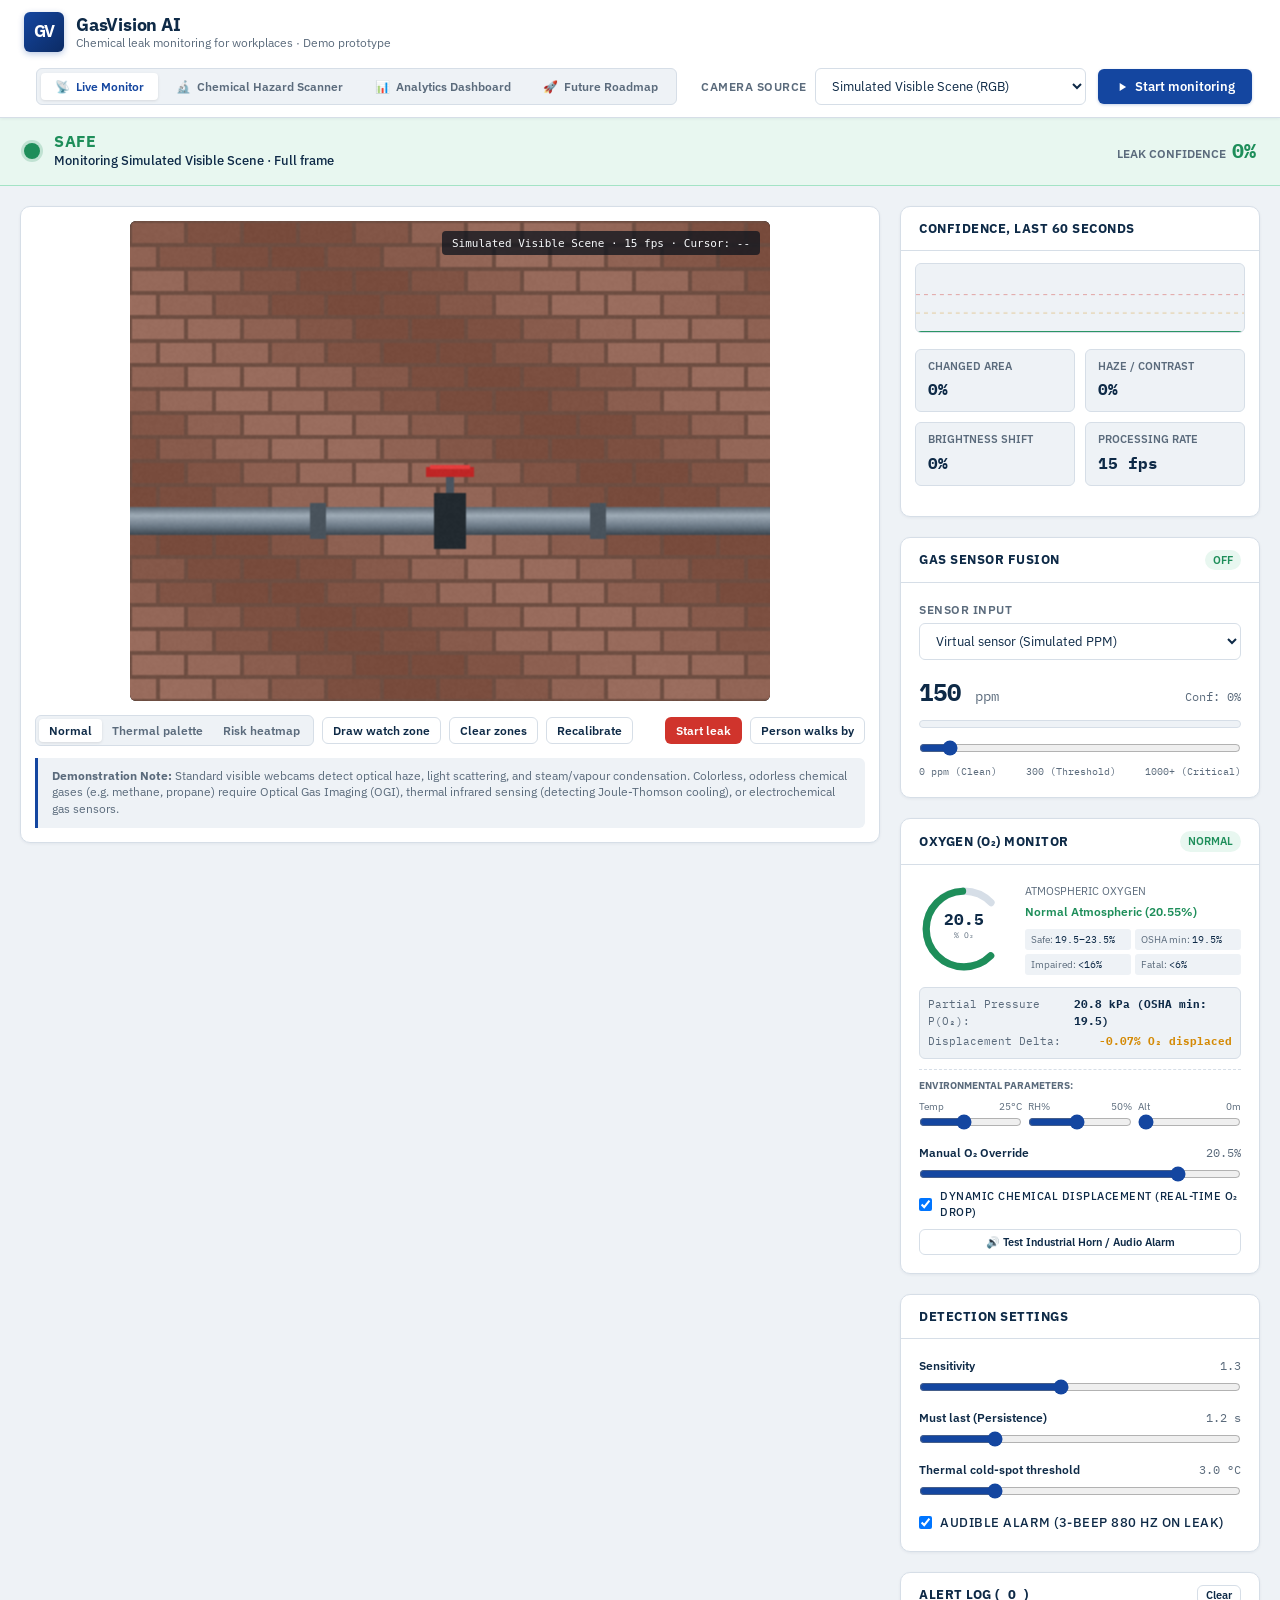
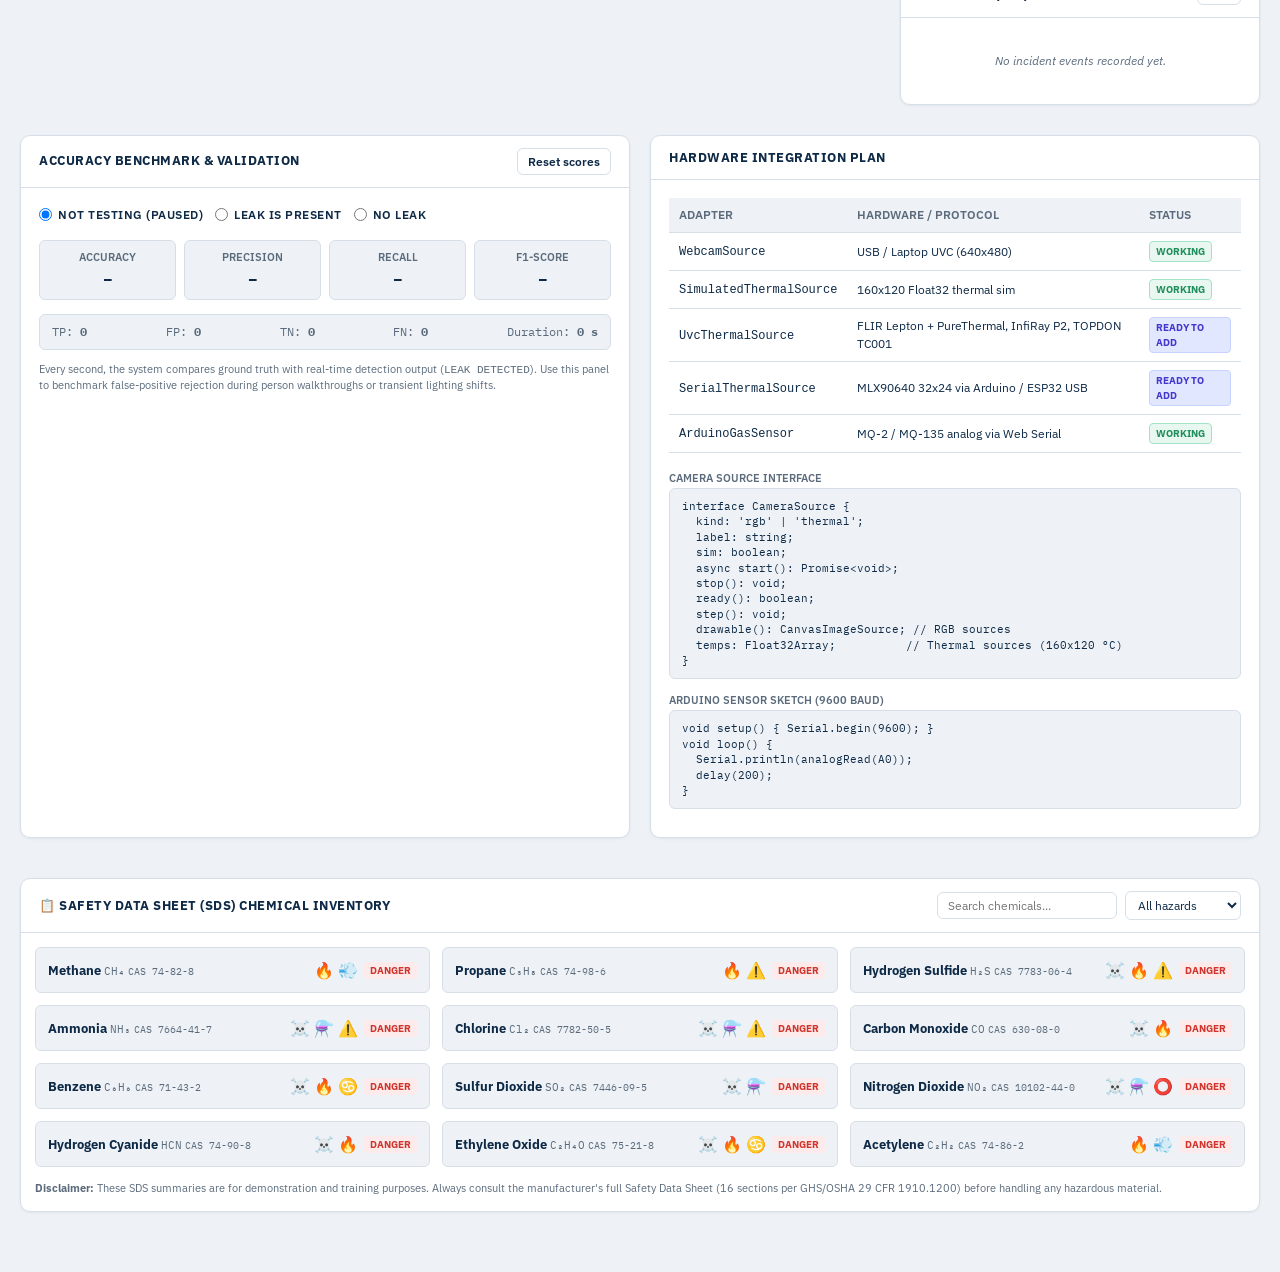
==== commit e3592159: "Fix chemical leak plume billowing physics, immediate AI alarm escalation, and real thermodynamic env" ====
--- a/index.html
+++ b/index.html
@@ -1553,17 +1553,51 @@
                 </div>
               </div>
             </div>
+            <!-- Environmental Thermodynamic Model Readouts -->
+            <div style="background: var(--bg); padding: 8px; border-radius: var(--radius-sm); border: 1px solid var(--border); margin-bottom: 10px; font-size: 11px; font-family: var(--font-mono);">
+              <div style="display: flex; justify-content: space-between; margin-bottom: 4px;">
+                <span style="color: var(--muted);">Partial Pressure P(O₂):</span>
+                <strong id="o2PartialPressure" style="color: var(--ink);">21.2 kPa (OSHA min: 19.5)</strong>
+              </div>
+              <div style="display: flex; justify-content: space-between;">
+                <span style="color: var(--muted);">Displacement Delta:</span>
+                <strong id="o2DisplacementRate" style="color: var(--warning);">0.00% (Clean Air)</strong>
+              </div>
+            </div>
+
+            <!-- Environmental Calibration Sliders (Temp / Humidity / Altitude) -->
+            <div style="margin-bottom: 10px; border-top: 1px dashed var(--border); padding-top: 8px;">
+              <div style="font-size: 10px; font-weight: 700; text-transform: uppercase; color: var(--muted); margin-bottom: 6px;">Environmental Parameters:</div>
+              <div style="display: grid; grid-template-columns: 1fr 1fr 1fr; gap: 6px; font-size: 10px;">
+                <div>
+                  <div style="display: flex; justify-content: space-between; color: var(--muted);">Temp <span id="o2EnvTempVal">25°C</span></div>
+                  <input type="range" id="o2EnvTemp" min="10" max="45" step="1" value="25" style="width: 100%;">
+                </div>
+                <div>
+                  <div style="display: flex; justify-content: space-between; color: var(--muted);">RH% <span id="o2EnvRhVal">50%</span></div>
+                  <input type="range" id="o2EnvRh" min="10" max="95" step="5" value="50" style="width: 100%;">
+                </div>
+                <div>
+                  <div style="display: flex; justify-content: space-between; color: var(--muted);">Alt <span id="o2EnvAltVal">0m</span></div>
+                  <input type="range" id="o2EnvAlt" min="0" max="2500" step="100" value="0" style="width: 100%;">
+                </div>
+              </div>
+            </div>
+
             <div class="setting-row" style="margin-bottom: 6px;">
               <div class="setting-header">
-                <span class="setting-title">Virtual O₂ Level</span>
+                <span class="setting-title">Manual O₂ Override</span>
                 <span id="o2SliderVal" class="setting-val">20.9%</span>
               </div>
               <input type="range" id="o2Slider" min="0" max="25" step="0.1" value="20.9">
             </div>
-            <label class="checkbox-row" style="font-size: 11px;">
+            <label class="checkbox-row" style="font-size: 11px; margin-bottom: 8px;">
               <input type="checkbox" id="o2AutoCorrelate" checked>
-              <span>Auto-correlate with gas leak (O₂ drops as gas displaces air)</span>
+              <span>Dynamic Chemical Displacement (Real-time O₂ Drop)</span>
             </label>
+            <button id="testAlarmBtn" class="btn btn-secondary btn-sm" style="width: 100%; font-size: 11px;">
+              🔊 Test Industrial Horn / Audio Alarm
+            </button>
           </div>
         </div>
 
@@ -2573,41 +2607,64 @@
         // Draw static background
         this.ctx.drawImage(this.bgCanvas, 0, 0);
 
-        // Spawn leak puffs if leak is active (3 puffs per frame)
+        // High-velocity realistic convective chemical plume simulation
         if (this.leakActive) {
-          for (let i = 0; i < 3; i++) {
+          // Draw high-pressure jet expansion cone at valve packing orifice (x:160, y:135)
+          const jetGrad = this.ctx.createLinearGradient(160, 138, 160, 95);
+          jetGrad.addColorStop(0, 'rgba(255, 255, 255, 0.95)');
+          jetGrad.addColorStop(0.25, 'rgba(235, 245, 255, 0.85)');
+          jetGrad.addColorStop(0.7, 'rgba(215, 235, 255, 0.45)');
+          jetGrad.addColorStop(1, 'rgba(200, 225, 250, 0)');
+          this.ctx.fillStyle = jetGrad;
+          this.ctx.beginPath();
+          this.ctx.moveTo(158, 138);
+          this.ctx.lineTo(142, 90);
+          this.ctx.lineTo(178, 90);
+          this.ctx.lineTo(162, 138);
+          this.ctx.fill();
+
+          // Spawn 6 expanding turbulent vapor billow vortices per frame
+          for (let i = 0; i < 6; i++) {
             this.puffs.push({
-              x: 160 + (Math.random() - 0.5) * 3,
-              y: 142,
-              vx: (Math.random() - 0.5) * 0.9,
-              vy: -0.6 - Math.random() * 0.9,
-              radius: 5,
-              alpha: 0.32,
+              x: 160 + (Math.random() - 0.5) * 6,
+              y: 135 + (Math.random() - 0.5) * 4,
+              vx: (Math.random() - 0.5) * 1.8,
+              vy: -1.2 - Math.random() * 1.8,
+              radius: 10 + Math.random() * 6,
+              maxRadius: 45 + Math.random() * 25,
+              alpha: 0.78 + Math.random() * 0.15,
               phase: Math.random() * Math.PI * 2,
-              wobbleFreq: 0.08 + Math.random() * 0.04
+              wobbleFreq: 0.06 + Math.random() * 0.05,
+              swirl: (Math.random() - 0.5) * 1.2
             });
           }
         }
 
-        // Update and draw puffs
+        // Update and draw expanding convective chemical billows
         for (let i = this.puffs.length - 1; i >= 0; i--) {
           const p = this.puffs[i];
           p.phase += p.wobbleFreq;
-          p.x += p.vx + Math.sin(p.phase) * 0.45;
+          // Convective turbulence: lateral expansion and upward buoyancy acceleration
+          p.x += p.vx + Math.sin(p.phase) * 0.85 + p.swirl;
           p.y += p.vy;
-          p.radius += 0.32;
-          p.alpha -= 0.0032;
-
-          if (p.alpha <= 0 || p.y < -p.radius) {
+          // Plume expands as it rises through atmospheric pressure drop
+          if (p.radius < p.maxRadius) {
+            p.radius += 0.75;
+          }
+          p.alpha -= 0.0075;
+
+          if (p.alpha <= 0.02 || p.y < -p.radius) {
             this.puffs.splice(i, 1);
             continue;
           }
 
-          // White radial gradient: rgba(236,240,244,a) -> transparent
+          // Photorealistic vapor gradient: dense white-gray aerosol core, soft turbulent perimeter
           const radGrad = this.ctx.createRadialGradient(p.x, p.y, 0, p.x, p.y, p.radius);
-          radGrad.addColorStop(0, `rgba(236, 240, 244, ${Math.max(0, p.alpha)})`);
-          radGrad.addColorStop(0.6, `rgba(236, 240, 244, ${Math.max(0, p.alpha * 0.5)})`);
-          radGrad.addColorStop(1, 'rgba(236, 240, 244, 0)');
+          const curAlpha = Math.max(0, p.alpha);
+          radGrad.addColorStop(0, `rgba(245, 250, 255, ${curAlpha})`);
+          radGrad.addColorStop(0.35, `rgba(230, 242, 252, ${curAlpha * 0.85})`);
+          radGrad.addColorStop(0.7, `rgba(215, 230, 245, ${curAlpha * 0.45})`);
+          radGrad.addColorStop(1, 'rgba(200, 220, 240, 0)');
 
           this.ctx.fillStyle = radGrad;
           this.ctx.beginPath();
@@ -2712,16 +2769,17 @@
           }
         }
 
-        // 2. Leak: 2 cold puffs per frame from (80, 72)
+        // 2. Thermal Leak: 5 large cold plume vortices per frame from (80, 72)
         if (this.leakActive) {
-          for (let i = 0; i < 2; i++) {
+          for (let i = 0; i < 5; i++) {
             this.puffs.push({
-              x: 80 + (Math.random() - 0.5) * 1.5,
-              y: 72,
-              vx: (Math.random() - 0.5) * 0.4,
-              vy: -0.35 - Math.random() * 0.45,
-              r: 3.0,
-              strength: 1.0
+              x: 80 + (Math.random() - 0.5) * 3.0,
+              y: 72 + (Math.random() - 0.5) * 2.0,
+              vx: (Math.random() - 0.5) * 0.8,
+              vy: -0.8 - Math.random() * 0.9,
+              r: 6.0,
+              maxR: 26.0,
+              strength: 1.5
             });
           }
         }
@@ -3122,9 +3180,10 @@
               inZone = watchZones.some(z => nx >= z.x0 && nx <= z.x1 && ny >= z.y0 && ny <= z.y1);
             }
 
-            if (inZone && this.score[c] > 0.3) {
+            if (inZone && this.score[c] > 0.22) {
               earlyGrid[c] = 1;
-              if (this.persist[c] >= requiredPersistFrames) {
+              // Faster confirmation: 10 frames (~0.7s) of continuous vapor activity
+              if (this.persist[c] >= Math.min(10, requiredPersistFrames)) {
                 confirmedGrid[c] = 1;
               }
             }
@@ -3298,19 +3357,30 @@
         const isSensorOn = this.sensorMode !== 'off';
 
         if (isSensorOn) {
-          // sensorConf = clamp((ppm - 300) / 700)
           sensorConf = clamp((this.ppm - 300) / 700);
 
-          // Fusion rules
-          let fused = 0.6 * camConf + 0.4 * sensorConf;
-          if (camConf >= 0.55 && sensorConf >= 0.55) {
-            fused = Math.max(fused, 0.85); // LEAK
-          } else if ((camConf >= 0.55 && sensorConf < 0.55) || (sensorConf >= 0.55 && camConf < 0.55)) {
-            // Only one >= 0.55 -> clamped to 0.35–0.54 (WARNING)
-            fused = clamp(fused, 0.35, 0.54);
+          // Highly responsive industrial sensor fusion:
+          // 1. Dual confirmation (optical plume + elevated gas) -> immediate high-confidence LEAK
+          if (camConf >= 0.35 && sensorConf >= 0.40) {
+            this.fusedConfidence = Math.max(0.88, 0.5 * camConf + 0.5 * sensorConf);
           }
-          this.fusedConfidence = fused;
+          // 2. Strong optical plume verified by camera alone -> LEAK
+          else if (camConf >= 0.48) {
+            this.fusedConfidence = Math.max(0.68, camConf);
+          }
+          // 3. High gas concentration excursion (ppm >= 800) -> LEAK
+          else if (sensorConf >= 0.70) {
+            this.fusedConfidence = Math.max(0.70, sensorConf);
+          }
+          // 4. Moderate early activity -> WARNING
+          else if (camConf >= 0.22 || sensorConf >= 0.25) {
+            this.fusedConfidence = clamp(0.6 * camConf + 0.4 * sensorConf, 0.30, 0.53);
+          }
+          else {
+            this.fusedConfidence = 0.6 * camConf + 0.4 * sensorConf;
+          }
         } else {
+          // Camera only mode
           this.fusedConfidence = camConf;
         }
 
@@ -3490,6 +3560,12 @@
 
         this.elSimControls = document.getElementById('simControlsGroup');
         this.elToggleLeakBtn = document.getElementById('toggleLeakBtn');
+        const testAlarmBtn = document.getElementById('testAlarmBtn');
+        if (testAlarmBtn) {
+          testAlarmBtn.addEventListener('click', () => {
+            this.decision.playAlarmBeeps();
+          });
+        }
         this.elWalkPersonBtn = document.getElementById('walkPersonBtn');
         this.elAlertList = document.getElementById('alertList');
         this.elAlertCount = document.getElementById('alertCount');
@@ -3853,6 +3929,10 @@
 
         // 1. Advance camera source
         this.currentSource.step();
+        // Continuously tick the thermodynamic O2 model with live gas PPM
+        if (this.o2Monitor) {
+          this.o2Monitor.tick(this.decision.ppm || 150);
+        }
 
         // 2. Extract frame buffer & process detection
         let detectionResult = { confidence: 0, boxes: [], calibrating: false };
@@ -4296,8 +4376,18 @@
        ===================================================================== */
     class OxygenMonitor {
       constructor() {
-        this.o2Percent = 20.9;
+        // Thermodynamic environmental parameters
+        this.tempC = 25.0;          // Ambient temperature in °C
+        this.relativeHumidity = 50; // Ambient RH %
+        this.altitudeMeters = 0;    // Facility elevation above sea level
+        this.currentPpm = 150;      // Current chemical leak concentration
+
+        this.o2Percent = 20.90;
+        this.baselineO2 = 20.90;
+        this.partialPressureKpa = 21.15;
         this.autoCorrelate = true;
+
+        // Elements
         this.elGaugeArc = document.getElementById('o2GaugeArc');
         this.elValueText = document.getElementById('o2ValueText');
         this.elStatusText = document.getElementById('o2StatusText');
@@ -4305,6 +4395,8 @@
         this.elSlider = document.getElementById('o2Slider');
         this.elSliderVal = document.getElementById('o2SliderVal');
         this.elAutoCheck = document.getElementById('o2AutoCorrelate');
+        this.elPartialPressure = document.getElementById('o2PartialPressure');
+        this.elDisplacementRate = document.getElementById('o2DisplacementRate');
 
         if (this.elSlider) {
           this.elSlider.addEventListener('input', (e) => {
@@ -4317,26 +4409,96 @@
             this.autoCorrelate = e.target.checked;
           });
         }
+
+        // Environmental tuning inputs
+        const tempIn = document.getElementById('o2EnvTemp');
+        const rhIn = document.getElementById('o2EnvRh');
+        const altIn = document.getElementById('o2EnvAlt');
+        if (tempIn) tempIn.addEventListener('input', (e) => {
+          this.tempC = parseFloat(e.target.value);
+          document.getElementById('o2EnvTempVal').textContent = `${this.tempC}°C`;
+          this.recalculate();
+        });
+        if (rhIn) rhIn.addEventListener('input', (e) => {
+          this.relativeHumidity = parseFloat(e.target.value);
+          document.getElementById('o2EnvRhVal').textContent = `${this.relativeHumidity}%`;
+          this.recalculate();
+        });
+        if (altIn) altIn.addEventListener('input', (e) => {
+          this.altitudeMeters = parseFloat(e.target.value);
+          document.getElementById('o2EnvAltVal').textContent = `${this.altitudeMeters}m`;
+          this.recalculate();
+        });
+
+        this.recalculate();
+      }
+
+      /*
+       * REAL ENVIRONMENTAL THERMODYNAMIC MODEL (Dalton's & Amagat's Laws):
+       * 1. Barometric Pressure at altitude H (International Standard Atmosphere):
+       *    P_atm(H) = 101.325 * (1 - 2.25577e-5 * H)^5.25588 kPa
+       * 2. Saturation Water Vapor Pressure (Tetens formula):
+       *    P_sat(T) = 0.61078 * exp((17.27 * T) / (T + 237.3)) kPa
+       * 3. Actual Water Vapor Pressure:
+       *    P_h2o = (RH / 100) * P_sat(T)
+       * 4. Ambient Dry Air Fraction:
+       *    F_dry = (P_atm - P_h2o) / P_atm
+       *    Baseline O2 % = 20.946% * F_dry
+       * 5. Chemical Displacement:
+       *    Each 10,000 ppm (1% vol) of leaking gas displaces air proportionally.
+       *    In localized stagnant plume pockets, confinement factor K_conf ≈ 1.8.
+       */
+      recalculate() {
+        // 1. Atmospheric pressure (kPa)
+        const pAtm = 101.325 * Math.pow(1.0 - 2.25577e-5 * this.altitudeMeters, 5.25588);
+        
+        // 2. Saturated water vapor pressure (kPa)
+        const pSat = 0.61078 * Math.exp((17.27 * this.tempC) / (this.tempC + 237.3));
+        
+        // 3. Actual vapor pressure (kPa)
+        const pH2O = (this.relativeHumidity / 100.0) * pSat;
+        
+        // 4. Dry air fraction
+        const fDry = Math.max(0.75, (pAtm - pH2O) / pAtm);
+        
+        // Baseline O2 in ambient air before chemical contamination
+        this.baselineO2 = 20.946 * fDry;
+
+        // 5. Chemical gas displacement (if autoCorrelate is enabled)
+        if (this.autoCorrelate) {
+          // Localized confinement factor: 1.8 near equipment/valve
+          const kConf = 1.8;
+          const gasFraction = (this.currentPpm / 1000000.0) * kConf;
+          // Brownian sensor noise: ±0.02%
+          const sensorJitter = (Math.random() - 0.5) * 0.04;
+          this.o2Percent = Math.max(0, this.baselineO2 * (1.0 - gasFraction * 10.0) + sensorJitter);
+          if (this.elSlider) this.elSlider.value = this.o2Percent.toFixed(1);
+        }
+
+        // Partial pressure of O2: P_O2 = (O2% / 100) * P_atm
+        this.partialPressureKpa = (this.o2Percent / 100.0) * pAtm;
+
         this.update();
       }
 
+      tick(ppm) {
+        this.currentPpm = ppm;
+        this.recalculate();
+      }
+
       setFromGasPPM(ppm) {
-        if (!this.autoCorrelate) return;
-        // O2 drops as gas displaces air: O2 ≈ 20.9 * (1 - ppm/10000)
-        const newO2 = Math.max(0, 20.9 * (1.0 - ppm / 10000.0));
-        this.o2Percent = Math.round(newO2 * 10) / 10;
-        if (this.elSlider) this.elSlider.value = this.o2Percent;
-        this.update();
+        this.currentPpm = ppm;
+        this.recalculate();
       }
 
       getStatus() {
         const o2 = this.o2Percent;
-        if (o2 >= 23.5) return { label: 'O₂ Enriched – Fire risk', color: 'var(--warning)', level: 'warning' };
-        if (o2 >= 19.5) return { label: `Normal (${o2.toFixed(1)}%)`, color: 'var(--safe)', level: 'safe' };
-        if (o2 >= 16.0) return { label: `Deficient (${o2.toFixed(1)}%) – Ventilate!`, color: 'var(--warning)', level: 'warning' };
-        if (o2 >= 10.0) return { label: `DANGER (${o2.toFixed(1)}%) – Impaired!`, color: 'var(--leak)', level: 'leak' };
-        if (o2 >= 6.0)  return { label: `CRITICAL (${o2.toFixed(1)}%) – Unconsciousness!`, color: 'var(--leak)', level: 'leak' };
-        return { label: `FATAL (${o2.toFixed(1)}%) – Immediately lethal!`, color: 'var(--leak)', level: 'leak' };
+        if (o2 >= 23.5) return { label: 'O₂ Enriched – Extreme Fire Hazard!', color: 'var(--warning)', level: 'warning' };
+        if (o2 >= 19.5) return { label: `Normal Atmospheric (${o2.toFixed(2)}%)`, color: 'var(--safe)', level: 'safe' };
+        if (o2 >= 16.0) return { label: `WARNING: O₂ Deficient (${o2.toFixed(2)}%) – Ventilate!`, color: 'var(--warning)', level: 'warning' };
+        if (o2 >= 10.0) return { label: `DANGER: Hypoxia & Impaired Cognition (${o2.toFixed(2)}%)`, color: 'var(--leak)', level: 'leak' };
+        if (o2 >= 6.0)  return { label: `CRITICAL: Loss of Consciousness (${o2.toFixed(2)}%)!`, color: 'var(--leak)', level: 'leak' };
+        return { label: `FATAL: Immediately Lethal Atmosphere (${o2.toFixed(2)}%)!`, color: 'var(--leak)', level: 'leak' };
       }
 
       update() {
@@ -4348,13 +4510,24 @@
           this.elStatusText.style.color = status.color;
         }
         if (this.elStatusBadge) {
-          const badgeMap = { safe: ['Normal','var(--safe-bg)','var(--safe)'], warning: ['Warning','var(--warning-bg)','var(--warning)'], leak: ['DANGER','var(--leak-bg)','var(--leak)'] };
+          const badgeMap = {
+            safe: ['Normal','var(--safe-bg)','var(--safe)'],
+            warning: ['Warning: Deficient','var(--warning-bg)','var(--warning)'],
+            leak: ['CRITICAL HYPOXIA','var(--leak-bg)','var(--leak)']
+          };
           const b = badgeMap[status.level];
           this.elStatusBadge.textContent = b[0];
           this.elStatusBadge.style.background = b[1];
           this.elStatusBadge.style.color = b[2];
         }
-        // Update gauge arc
+        if (this.elPartialPressure) {
+          this.elPartialPressure.textContent = `${this.partialPressureKpa.toFixed(1)} kPa (OSHA min: 19.5)`;
+        }
+        if (this.elDisplacementRate) {
+          const drop = Math.max(0, this.baselineO2 - this.o2Percent);
+          this.elDisplacementRate.textContent = drop > 0.05 ? `-${drop.toFixed(2)}% O₂ displaced` : '0.00% (Clean Air)';
+        }
+        // Update SVG arc (scale 0% - 25%)
         if (this.elGaugeArc) {
           const fraction = clamp(this.o2Percent / 25.0);
           const arcLen = Math.round(fraction * 198);
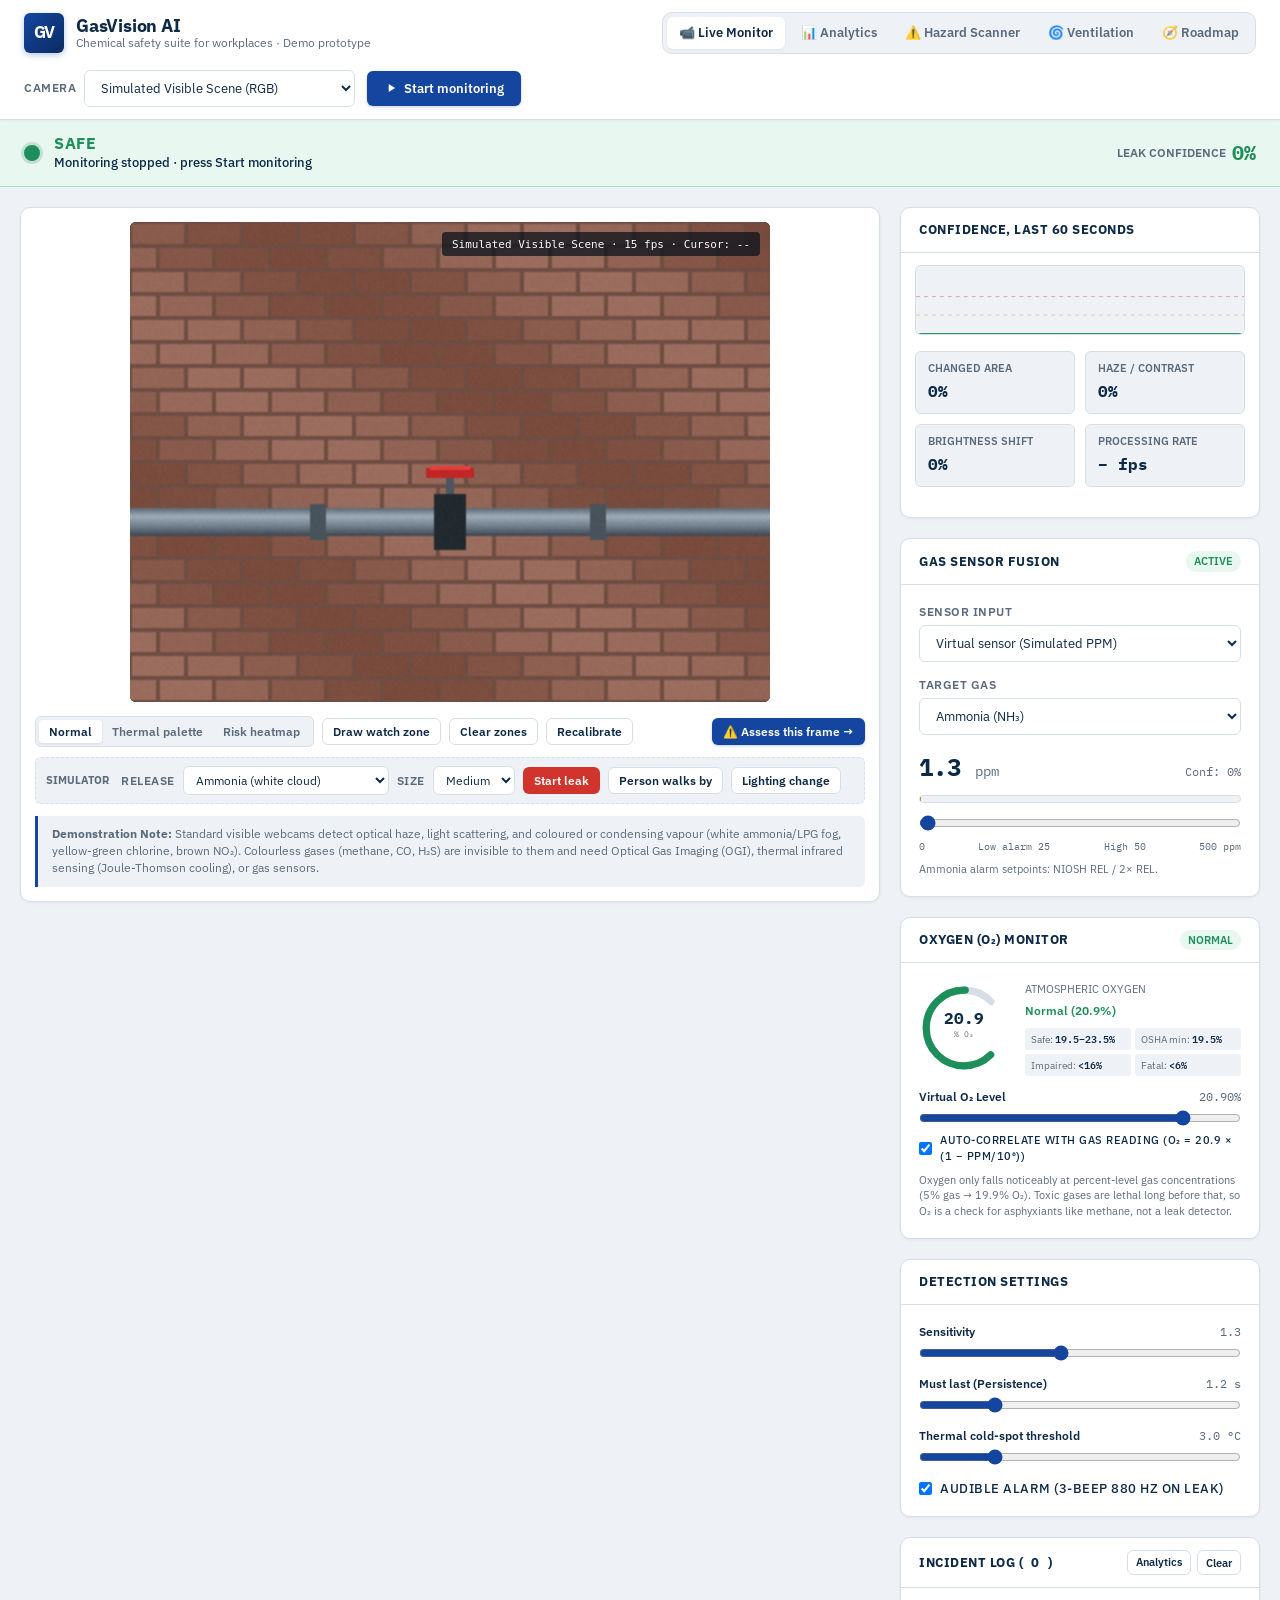
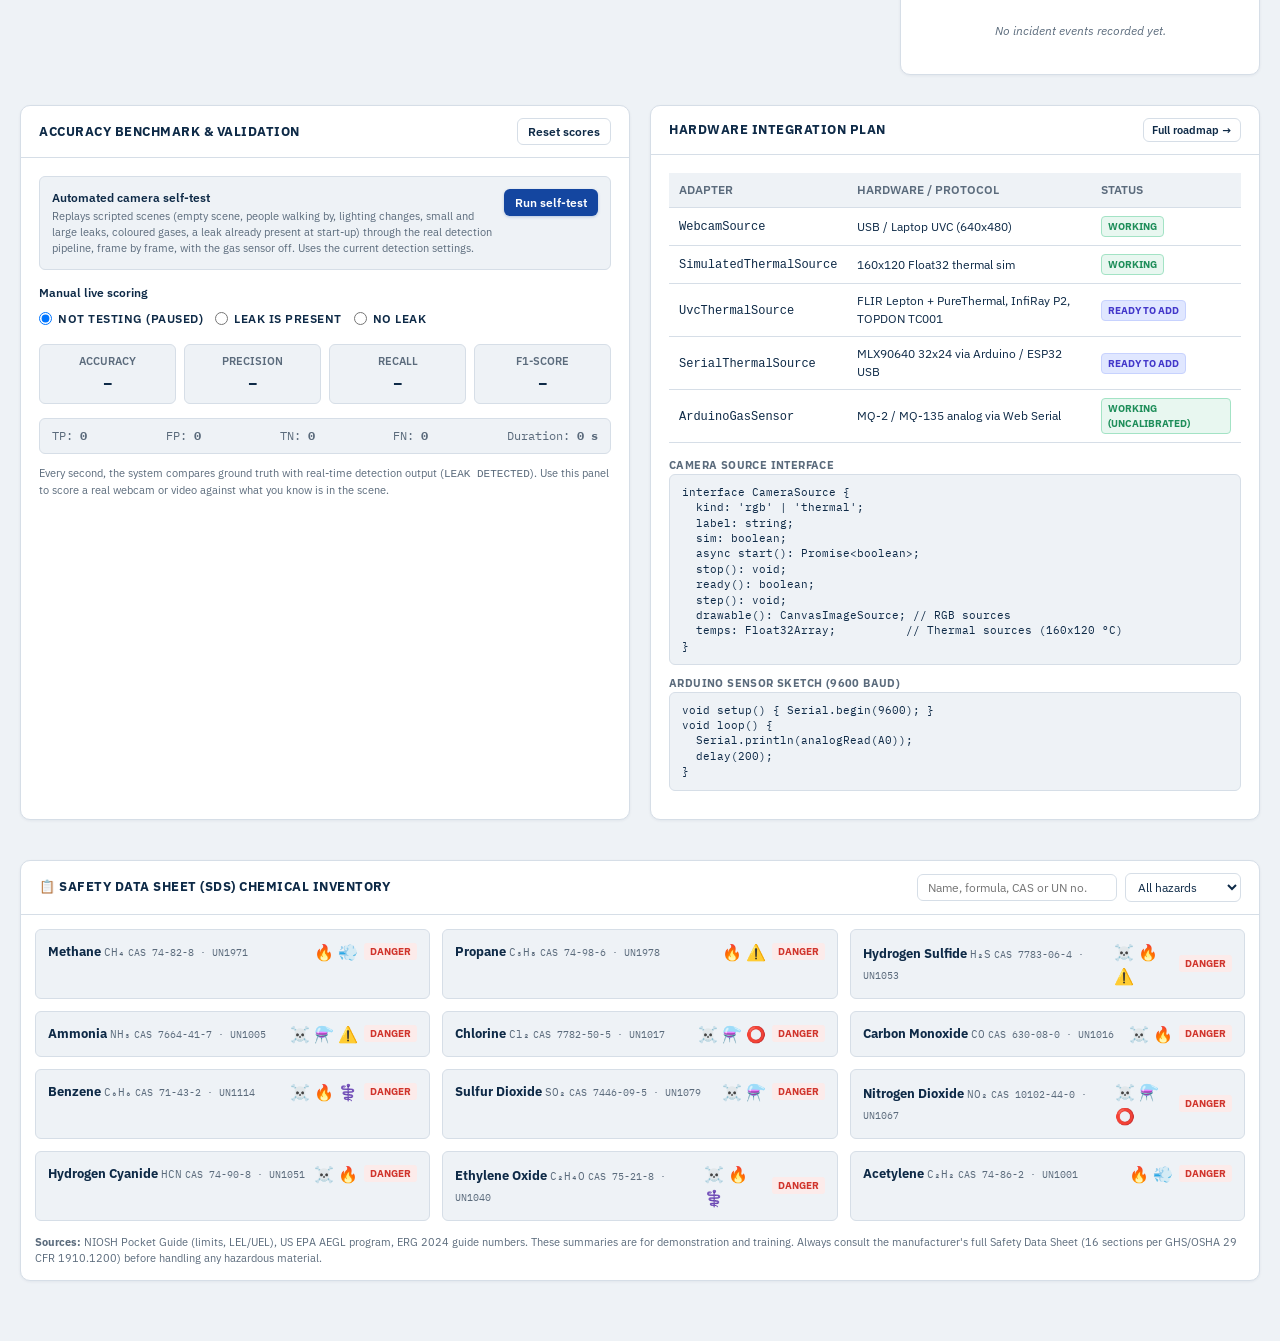
==== commit c186d772: "Split app into modules; add Hazard Scanner, Ventilation Planner and detector self-test - Merge the A" ====
--- a/index.html
+++ b/index.html
@@ -3,1314 +3,13 @@
 <head>
   <meta charset="UTF-8">
   <meta name="viewport" content="width=device-width, initial-scale=1.0">
-  <title>GasVision AI – Chemical Leak Monitor</title>
+  <title>GasVision AI – Chemical Safety Suite</title>
+  <meta name="description" content="AI camera leak detection, analytics and chemical hazard assessment for workplaces (demo prototype).">
   <link rel="preconnect" href="https://fonts.googleapis.com">
   <link rel="preconnect" href="https://fonts.gstatic.com" crossorigin>
   <link href="https://fonts.googleapis.com/css2?family=IBM+Plex+Mono:wght@400;500;600&family=IBM+Plex+Sans:wght@400;500;600;700&display=swap" rel="stylesheet">
-  <style>
-    :root {
-      --bg: #EEF2F6;
-      --panel: #FFFFFF;
-      --panel-hover: #F8FAFC;
-      --ink: #0E2A47;
-      --muted: #5B6B7C;
-      --border: #D6DEE7;
-      --brand: #1446A0;
-      --brand-hover: #0E357A;
-      
-      --safe: #1E8E5A;
-      --safe-bg: #E8F7F0;
-      --safe-border: #A3E3C5;
-      
-      --warning: #D48A06;
-      --warning-bg: #FEF7E6;
-      --warning-border: #FCD68A;
-      
-      --leak: #D0342C;
-      --leak-bg: #FCEBEA;
-      --leak-border: #F6ABA6;
-      
-      --font-main: 'IBM Plex Sans', -apple-system, BlinkMacSystemFont, 'Segoe UI', Roboto, sans-serif;
-      --font-mono: 'IBM Plex Mono', ui-monospace, SFMono-Regular, Menlo, Monaco, Consolas, monospace;
-      
-      --radius-sm: 6px;
-      --radius-md: 10px;
-      --radius-lg: 14px;
-      --shadow-sm: 0 1px 3px rgba(14, 42, 71, 0.06);
-      --shadow-md: 0 4px 12px rgba(14, 42, 71, 0.08);
-      --shadow-lg: 0 8px 24px rgba(14, 42, 71, 0.12);
-    }
-
-    @media (prefers-color-scheme: dark) {
-      :root {
-        --bg: #0C131D;
-        --panel: #141E2C;
-        --panel-hover: #1A283C;
-        --ink: #E2E8F0;
-        --muted: #8EA0B4;
-        --border: #233448;
-        --brand: #2D72E2;
-        --brand-hover: #4083F0;
-        
-        --safe: #27C27E;
-        --safe-bg: #072618;
-        --safe-border: #0D4E30;
-        
-        --warning: #F59E0B;
-        --warning-bg: #2B1C04;
-        --warning-border: #593905;
-        
-        --leak: #EF4444;
-        --leak-bg: #300C0B;
-        --leak-border: #5F1A18;
-        
-        --shadow-sm: 0 1px 3px rgba(0, 0, 0, 0.3);
-        --shadow-md: 0 4px 12px rgba(0, 0, 0, 0.4);
-        --shadow-lg: 0 8px 24px rgba(0, 0, 0, 0.5);
-      }
-    }
-
-    [hidden] {
-      display: none !important;
-    }
-
-    * {
-      box-sizing: border-box;
-      margin: 0;
-      padding: 0;
-    }
-
-    body {
-      font-family: var(--font-main);
-      background-color: var(--bg);
-      color: var(--ink);
-      line-height: 1.5;
-      font-size: 14px;
-      -webkit-font-smoothing: antialiased;
-      padding-bottom: 40px;
-    }
-
-    /* Top Navigation Header */
-    header {
-      background: var(--panel);
-      border-bottom: 1px solid var(--border);
-      padding: 12px 24px;
-      display: flex;
-      align-items: center;
-      justify-content: space-between;
-      gap: 16px;
-      flex-wrap: wrap;
-      position: sticky;
-      top: 0;
-      z-index: 50;
-      box-shadow: var(--shadow-sm);
-    }
-
-    .brand-section {
-      display: flex;
-      align-items: center;
-      gap: 12px;
-    }
-
-    .logo-square {
-      width: 40px;
-      height: 40px;
-      background: linear-gradient(135deg, var(--brand) 0%, #0c2b64 100%);
-      color: #FFFFFF;
-      border-radius: var(--radius-sm);
-      display: flex;
-      align-items: center;
-      justify-content: center;
-      font-weight: 700;
-      font-size: 17px;
-      letter-spacing: -0.5px;
-      box-shadow: 0 2px 6px rgba(20, 70, 160, 0.3);
-    }
-
-    .brand-titles h1 {
-      font-size: 18px;
-      font-weight: 700;
-      line-height: 1.2;
-      color: var(--ink);
-      letter-spacing: -0.2px;
-    }
-
-    .brand-titles p {
-      font-size: 12px;
-      color: var(--muted);
-      line-height: 1.2;
-    }
-
-    .header-controls {
-      display: flex;
-      align-items: center;
-      gap: 12px;
-      flex-wrap: wrap;
-    }
-
-    .control-group {
-      display: flex;
-      align-items: center;
-      gap: 8px;
-    }
-
-    label {
-      font-size: 12px;
-      font-weight: 600;
-      color: var(--muted);
-      text-transform: uppercase;
-      letter-spacing: 0.5px;
-    }
-
-    select, input[type="text"], input[type="number"] {
-      font-family: var(--font-main);
-      font-size: 13px;
-      padding: 8px 12px;
-      border: 1px solid var(--border);
-      background-color: var(--panel);
-      color: var(--ink);
-      border-radius: var(--radius-sm);
-      outline: none;
-      transition: border-color 0.15s ease, box-shadow 0.15s ease;
-    }
-
-    select:focus, input:focus {
-      border-color: var(--brand);
-      box-shadow: 0 0 0 3px rgba(20, 70, 160, 0.15);
-    }
-
-    .btn {
-      font-family: var(--font-main);
-      font-size: 13px;
-      font-weight: 600;
-      padding: 8px 16px;
-      border-radius: var(--radius-sm);
-      border: 1px solid transparent;
-      cursor: pointer;
-      display: inline-flex;
-      align-items: center;
-      justify-content: center;
-      gap: 6px;
-      transition: all 0.15s ease;
-      white-space: nowrap;
-    }
-
-    .btn-primary {
-      background-color: var(--brand);
-      color: #FFFFFF;
-      box-shadow: 0 1px 3px rgba(20, 70, 160, 0.25);
-    }
-
-    .btn-primary:hover {
-      background-color: var(--brand-hover);
-    }
-
-    .btn-secondary {
-      background-color: var(--panel);
-      color: var(--ink);
-      border-color: var(--border);
-    }
-
-    .btn-secondary:hover {
-      background-color: var(--panel-hover);
-      border-color: var(--muted);
-    }
-
-    .btn-danger {
-      background-color: var(--leak);
-      color: #FFFFFF;
-    }
-
-    .btn-danger:hover {
-      background-color: #b3261f;
-    }
-
-    .btn-sm {
-      padding: 5px 10px;
-      font-size: 12px;
-    }
-
-    /* Signature Full-Width Status Band */
-    .status-band {
-      padding: 14px 24px;
-      border-bottom: 1px solid var(--border);
-      display: flex;
-      align-items: center;
-      justify-content: space-between;
-      gap: 16px;
-      transition: background-color 0.3s ease, border-color 0.3s ease;
-    }
-
-    .status-band.state-safe {
-      background-color: var(--safe-bg);
-      border-bottom-color: var(--safe-border);
-    }
-
-    .status-band.state-warning {
-      background-color: var(--warning-bg);
-      border-bottom-color: var(--warning-border);
-    }
-
-    .status-band.state-leak {
-      background-color: var(--leak-bg);
-      border-bottom-color: var(--leak-border);
-    }
-
-    .status-left {
-      display: flex;
-      align-items: center;
-      gap: 14px;
-    }
-
-    .status-dot {
-      width: 16px;
-      height: 16px;
-      border-radius: 50%;
-      flex-shrink: 0;
-      position: relative;
-    }
-
-    .status-band.state-safe .status-dot {
-      background-color: var(--safe);
-      box-shadow: 0 0 0 3px rgba(30, 142, 90, 0.2);
-    }
-
-    .status-band.state-warning .status-dot {
-      background-color: var(--warning);
-      box-shadow: 0 0 0 3px rgba(212, 138, 6, 0.2);
-    }
-
-    .status-band.state-leak .status-dot {
-      background-color: var(--leak);
-      box-shadow: 0 0 0 3px rgba(208, 52, 44, 0.25);
-      animation: pulseDot 1s infinite;
-    }
-
-    @keyframes pulseDot {
-      0% { transform: scale(0.95); box-shadow: 0 0 0 0 rgba(208, 52, 44, 0.6); }
-      70% { transform: scale(1.15); box-shadow: 0 0 0 8px rgba(208, 52, 44, 0); }
-      100% { transform: scale(0.95); box-shadow: 0 0 0 0 rgba(208, 52, 44, 0); }
-    }
-
-    @media (prefers-reduced-motion: reduce) {
-      .status-band.state-leak .status-dot {
-        animation: none;
-      }
-    }
-
-    .status-text-wrap {
-      display: flex;
-      flex-direction: column;
-    }
-
-    .status-heading {
-      font-size: 16px;
-      font-weight: 700;
-      letter-spacing: 0.5px;
-      text-transform: uppercase;
-      line-height: 1.2;
-    }
-
-    .status-band.state-safe .status-heading { color: var(--safe); }
-    .status-band.state-warning .status-heading { color: var(--warning); }
-    .status-band.state-leak .status-heading { color: var(--leak); }
-
-    .status-subtext {
-      font-size: 13px;
-      color: var(--ink);
-      font-weight: 500;
-    }
-
-    .status-right {
-      display: flex;
-      align-items: baseline;
-      gap: 6px;
-      font-family: var(--font-mono);
-      font-weight: 600;
-    }
-
-    .conf-label {
-      font-size: 12px;
-      color: var(--muted);
-      text-transform: uppercase;
-      font-family: var(--font-main);
-    }
-
-    .conf-value {
-      font-size: 20px;
-      font-weight: 700;
-    }
-
-    .status-band.state-safe .conf-value { color: var(--safe); }
-    .status-band.state-warning .conf-value { color: var(--warning); }
-    .status-band.state-leak .conf-value { color: var(--leak); }
-
-    /* Main Grid Layout */
-    .container {
-      max-width: 1360px;
-      margin: 20px auto;
-      padding: 0 20px;
-    }
-
-    .main-grid {
-      display: grid;
-      grid-template-columns: 1fr 360px;
-      gap: 20px;
-      align-items: start;
-    }
-
-    /* Cards */
-    .card {
-      background: var(--panel);
-      border: 1px solid var(--border);
-      border-radius: var(--radius-md);
-      box-shadow: var(--shadow-sm);
-      overflow: hidden;
-      margin-bottom: 20px;
-    }
-
-    .card-header {
-      padding: 12px 18px;
-      border-bottom: 1px solid var(--border);
-      display: flex;
-      align-items: center;
-      justify-content: space-between;
-      gap: 10px;
-    }
-
-    .card-title {
-      font-size: 13px;
-      font-weight: 700;
-      color: var(--ink);
-      text-transform: uppercase;
-      letter-spacing: 0.5px;
-      display: flex;
-      align-items: center;
-      gap: 8px;
-    }
-
-    .card-body {
-      padding: 18px;
-    }
-
-    /* Video Feed Card */
-    .feed-wrapper {
-      position: relative;
-      background: #000000;
-      border-radius: var(--radius-sm);
-      overflow: hidden;
-      aspect-ratio: 4 / 3;
-      max-width: 640px;
-      margin: 0 auto;
-      display: flex;
-      align-items: center;
-      justify-content: center;
-    }
-
-    #displayCanvas {
-      width: 100%;
-      height: 100%;
-      display: block;
-      object-fit: contain;
-      cursor: default;
-    }
-
-    #displayCanvas.drawing-zone {
-      cursor: crosshair;
-    }
-
-    /* Feed Overlays */
-    .feed-overlay {
-      position: absolute;
-      inset: 0;
-      background: rgba(12, 19, 29, 0.85);
-      color: #FFFFFF;
-      padding: 24px;
-      display: flex;
-      flex-direction: column;
-      align-items: center;
-      justify-content: center;
-      text-align: center;
-      z-index: 10;
-      backdrop-filter: blur(4px);
-    }
-
-    .feed-overlay h3 {
-      font-size: 16px;
-      font-weight: 700;
-      margin-bottom: 8px;
-      color: #F8FAFC;
-    }
-
-    .feed-overlay p {
-      font-size: 13px;
-      color: #CBD5E1;
-      max-width: 440px;
-      margin-bottom: 16px;
-      line-height: 1.4;
-    }
-
-    .feed-toolbar {
-      display: flex;
-      align-items: center;
-      justify-content: space-between;
-      gap: 10px;
-      padding-top: 14px;
-      flex-wrap: wrap;
-    }
-
-    .toolbar-group {
-      display: flex;
-      align-items: center;
-      gap: 8px;
-      flex-wrap: wrap;
-    }
-
-    .segmented-control {
-      display: inline-flex;
-      background: var(--bg);
-      padding: 3px;
-      border-radius: var(--radius-sm);
-      border: 1px solid var(--border);
-    }
-
-    .segmented-btn {
-      font-family: var(--font-main);
-      font-size: 12px;
-      font-weight: 600;
-      padding: 4px 10px;
-      border: none;
-      background: transparent;
-      color: var(--muted);
-      cursor: pointer;
-      border-radius: 4px;
-      transition: all 0.15s ease;
-    }
-
-    .segmented-btn.active {
-      background: var(--panel);
-      color: var(--ink);
-      box-shadow: 0 1px 3px rgba(0, 0, 0, 0.1);
-    }
-
-    .context-tip {
-      margin-top: 12px;
-      padding: 10px 14px;
-      background: var(--bg);
-      border-left: 3px solid var(--brand);
-      border-radius: 0 var(--radius-sm) var(--radius-sm) 0;
-      font-size: 12px;
-      color: var(--muted);
-      line-height: 1.4;
-    }
-
-    /* Right Column Telemetry */
-    .sparkline-container {
-      position: relative;
-      height: 70px;
-      width: 100%;
-      background: var(--bg);
-      border-radius: var(--radius-sm);
-      overflow: hidden;
-      margin-bottom: 16px;
-      border: 1px solid var(--border);
-    }
-
-    #sparklineCanvas {
-      width: 100%;
-      height: 100%;
-      display: block;
-    }
-
-    .metrics-tiles {
-      display: grid;
-      grid-template-columns: 1fr 1fr;
-      gap: 10px;
-      margin-bottom: 16px;
-    }
-
-    .tile {
-      background: var(--bg);
-      border: 1px solid var(--border);
-      border-radius: var(--radius-sm);
-      padding: 10px 12px;
-      display: flex;
-      flex-direction: column;
-    }
-
-    .tile-label {
-      font-size: 11px;
-      color: var(--muted);
-      text-transform: uppercase;
-      font-weight: 600;
-      margin-bottom: 4px;
-      line-height: 1.2;
-    }
-
-    .tile-value {
-      font-family: var(--font-mono);
-      font-size: 16px;
-      font-weight: 700;
-      color: var(--ink);
-    }
-
-    /* Sliders & Settings */
-    .setting-row {
-      display: flex;
-      flex-direction: column;
-      gap: 4px;
-      margin-bottom: 14px;
-    }
-
-    .setting-header {
-      display: flex;
-      justify-content: space-between;
-      align-items: center;
-    }
-
-    .setting-title {
-      font-size: 12px;
-      font-weight: 600;
-      color: var(--ink);
-    }
-
-    .setting-val {
-      font-family: var(--font-mono);
-      font-size: 12px;
-      color: var(--muted);
-    }
-
-    input[type="range"] {
-      width: 100%;
-      accent-color: var(--brand);
-      cursor: pointer;
-    }
-
-    .checkbox-row {
-      display: flex;
-      align-items: center;
-      gap: 8px;
-      cursor: pointer;
-      font-size: 13px;
-      font-weight: 500;
-      color: var(--ink);
-      user-select: none;
-    }
-
-    /* Gas Sensor Section */
-    .sensor-readout {
-      display: flex;
-      align-items: baseline;
-      justify-content: space-between;
-      margin-bottom: 10px;
-    }
-
-    .sensor-ppm-display {
-      font-family: var(--font-mono);
-      font-size: 24px;
-      font-weight: 700;
-      color: var(--ink);
-    }
-
-    .sensor-badge {
-      font-size: 11px;
-      font-weight: 600;
-      padding: 2px 8px;
-      border-radius: 12px;
-      text-transform: uppercase;
-    }
-
-    .sensor-bar-bg {
-      height: 8px;
-      background: var(--bg);
-      border-radius: 4px;
-      overflow: hidden;
-      border: 1px solid var(--border);
-      position: relative;
-      margin-bottom: 12px;
-    }
-
-    .sensor-bar-fill {
-      height: 100%;
-      width: 0%;
-      background: linear-gradient(90deg, var(--safe) 0%, var(--warning) 60%, var(--leak) 100%);
-      transition: width 0.15s ease;
-    }
-
-    /* Alert Log */
-    .alert-list {
-      max-height: 280px;
-      overflow-y: auto;
-      display: flex;
-      flex-direction: column;
-      gap: 8px;
-    }
-
-    .alert-item {
-      display: flex;
-      align-items: center;
-      gap: 12px;
-      padding: 8px;
-      border-radius: var(--radius-sm);
-      border: 1px solid var(--border);
-      background: var(--bg);
-    }
-
-    .alert-thumb {
-      width: 54px;
-      height: 40px;
-      border-radius: 4px;
-      object-fit: cover;
-      background: #000;
-      flex-shrink: 0;
-      border: 1px solid var(--border);
-    }
-
-    .alert-meta {
-      display: flex;
-      flex-direction: column;
-      gap: 2px;
-      flex-grow: 1;
-      min-width: 0;
-    }
-
-    .alert-meta-top {
-      display: flex;
-      justify-content: space-between;
-      align-items: center;
-      font-size: 11px;
-      font-weight: 600;
-    }
-
-    .alert-time {
-      font-family: var(--font-mono);
-      color: var(--muted);
-    }
-
-    .alert-conf {
-      color: var(--leak);
-      font-weight: 700;
-      font-family: var(--font-mono);
-    }
-
-    .alert-details {
-      font-size: 11px;
-      color: var(--muted);
-      white-space: nowrap;
-      overflow: hidden;
-      text-overflow: ellipsis;
-    }
-
-    .empty-log {
-      padding: 24px;
-      text-align: center;
-      color: var(--muted);
-      font-size: 12px;
-      font-style: italic;
-    }
-
-    /* Lower Section: Accuracy & Hardware Roadmap */
-    .lower-grid {
-      display: grid;
-      grid-template-columns: 1fr 1fr;
-      gap: 20px;
-      margin-top: 10px;
-    }
-
-    .accuracy-toggles {
-      display: flex;
-      gap: 12px;
-      margin-bottom: 16px;
-      flex-wrap: wrap;
-    }
-
-    .radio-pill {
-      display: flex;
-      align-items: center;
-      gap: 6px;
-      font-size: 12px;
-      font-weight: 600;
-      color: var(--ink);
-      cursor: pointer;
-    }
-
-    .accuracy-stats-grid {
-      display: grid;
-      grid-template-columns: repeat(4, 1fr);
-      gap: 8px;
-      margin-bottom: 14px;
-    }
-
-    .stat-box {
-      background: var(--bg);
-      border: 1px solid var(--border);
-      border-radius: var(--radius-sm);
-      padding: 8px;
-      text-align: center;
-    }
-
-    .stat-label {
-      font-size: 11px;
-      color: var(--muted);
-      font-weight: 600;
-      text-transform: uppercase;
-    }
-
-    .stat-val {
-      font-family: var(--font-mono);
-      font-size: 16px;
-      font-weight: 700;
-      color: var(--ink);
-      margin-top: 2px;
-    }
-
-    .matrix-summary {
-      font-family: var(--font-mono);
-      font-size: 12px;
-      color: var(--muted);
-      display: flex;
-      justify-content: space-between;
-      padding: 8px 12px;
-      background: var(--bg);
-      border-radius: var(--radius-sm);
-      border: 1px solid var(--border);
-      margin-bottom: 12px;
-    }
-
-    /* Table Styles */
-    .table-container {
-      overflow-x: auto;
-      margin-bottom: 14px;
-    }
-
-    table {
-      width: 100%;
-      border-collapse: collapse;
-      font-size: 12px;
-      text-align: left;
-    }
-
-    th {
-      background: var(--bg);
-      color: var(--muted);
-      font-weight: 600;
-      text-transform: uppercase;
-      padding: 8px 10px;
-      border-bottom: 1px solid var(--border);
-    }
-
-    td {
-      padding: 8px 10px;
-      border-bottom: 1px solid var(--border);
-      color: var(--ink);
-    }
-
-    .status-badge {
-      display: inline-block;
-      padding: 2px 6px;
-      border-radius: 4px;
-      font-size: 10px;
-      font-weight: 700;
-      text-transform: uppercase;
-    }
-
-    .badge-working {
-      background: var(--safe-bg);
-      color: var(--safe);
-      border: 1px solid var(--safe-border);
-    }
-
-    .badge-ready {
-      background: #E0E7FF;
-      color: #4338CA;
-      border: 1px solid #C7D2FE;
-    }
-
-    @media (prefers-color-scheme: dark) {
-      .badge-ready {
-        background: #1E1B4B;
-        color: #A5B4FC;
-        border: 1px solid #312E81;
-      }
-    }
-
-    pre code {
-      display: block;
-      font-family: var(--font-mono);
-      font-size: 11px;
-      background: var(--bg);
-      padding: 10px 12px;
-      border-radius: var(--radius-sm);
-      border: 1px solid var(--border);
-      color: var(--ink);
-      overflow-x: auto;
-      line-height: 1.4;
-      margin-bottom: 10px;
-    }
-
-    /* Responsive */
-    @media (max-width: 980px) {
-      .main-grid {
-        grid-template-columns: 1fr;
-      }
-      .lower-grid {
-        grid-template-columns: 1fr;
-      }
-    }
-
-    /* SDS Chemical Cards */
-    .sds-card {
-      background: var(--bg);
-      border: 1px solid var(--border);
-      border-radius: var(--radius-sm);
-      overflow: hidden;
-      cursor: pointer;
-      transition: border-color 0.15s ease, box-shadow 0.15s ease;
-    }
-    .sds-card:hover {
-      border-color: var(--brand);
-      box-shadow: var(--shadow-md);
-    }
-    .sds-card-header {
-      padding: 10px 12px;
-      display: flex;
-      align-items: center;
-      justify-content: space-between;
-      gap: 8px;
-    }
-    .sds-card-name {
-      font-weight: 700;
-      font-size: 13px;
-      color: var(--ink);
-    }
-    .sds-card-formula {
-      font-family: var(--font-mono);
-      font-size: 11px;
-      color: var(--muted);
-    }
-    .sds-card-cas {
-      font-family: var(--font-mono);
-      font-size: 10px;
-      color: var(--muted);
-    }
-    .sds-pictograms {
-      display: flex;
-      gap: 4px;
-      font-size: 16px;
-    }
-    .sds-card-body {
-      padding: 0 12px 10px 12px;
-      font-size: 11px;
-      color: var(--ink);
-      line-height: 1.4;
-      display: none;
-    }
-    .sds-card.expanded .sds-card-body {
-      display: block;
-    }
-    .sds-signal-danger {
-      color: var(--leak);
-      font-weight: 700;
-      font-size: 10px;
-      text-transform: uppercase;
-      padding: 1px 6px;
-      background: var(--leak-bg);
-      border-radius: 3px;
-    }
-    .sds-signal-warning {
-      color: var(--warning);
-      font-weight: 700;
-      font-size: 10px;
-      text-transform: uppercase;
-      padding: 1px 6px;
-      background: var(--warning-bg);
-      border-radius: 3px;
-    }
-    .sds-detail-grid {
-      display: grid;
-      grid-template-columns: 1fr 1fr;
-      gap: 6px;
-      margin-top: 8px;
-    }
-    .sds-detail-item {
-      background: var(--panel);
-      padding: 5px 8px;
-      border-radius: 3px;
-      border: 1px solid var(--border);
-    }
-    .sds-detail-label {
-      font-size: 9px;
-      color: var(--muted);
-      text-transform: uppercase;
-      font-weight: 600;
-    }
-    .sds-detail-value {
-      font-family: var(--font-mono);
-      font-size: 11px;
-      color: var(--ink);
-      font-weight: 600;
-    }
-    .sds-hazard-tags {
-      display: flex;
-      gap: 4px;
-      flex-wrap: wrap;
-      margin-top: 6px;
-    }
-    .sds-hazard-tag {
-      font-size: 9px;
-      padding: 1px 5px;
-      border-radius: 3px;
-      font-weight: 600;
-      background: var(--bg);
-      border: 1px solid var(--border);
-      color: var(--muted);
-    }
-
-    /* =====================================================================
-       UNIFIED MULTI-SCREEN NAVIGATION
-       ===================================================================== */
-    .screen-nav {
-      display: inline-flex;
-      gap: 4px;
-      background: var(--bg);
-      padding: 4px;
-      border-radius: var(--radius-sm);
-      border: 1px solid var(--border);
-      margin: 0 12px;
-    }
-    .screen-nav-btn {
-      background: transparent;
-      border: none;
-      color: var(--muted);
-      font-family: var(--font-main);
-      font-size: 12px;
-      font-weight: 600;
-      padding: 6px 14px;
-      border-radius: 4px;
-      cursor: pointer;
-      transition: all 0.2s ease;
-      display: inline-flex;
-      align-items: center;
-      gap: 6px;
-    }
-    .screen-nav-btn:hover {
-      color: var(--ink);
-      background: var(--panel-hover);
-    }
-    .screen-nav-btn.active {
-      background: var(--panel);
-      color: var(--brand);
-      box-shadow: 0 1px 3px rgba(0,0,0,0.1);
-    }
-    .app-screen {
-      display: none;
-      animation: fadeInScreen 0.25s ease forwards;
-    }
-    .app-screen.active {
-      display: block;
-    }
-    @keyframes fadeInScreen {
-      from { opacity: 0; transform: translateY(4px); }
-      to { opacity: 1; transform: translateY(0); }
-    }
-
-    /* =====================================================================
-       CHEMICAL THREAT SCANNER & VISION ESTIMATOR
-       ===================================================================== */
-    .scanner-layout {
-      max-width: 1400px;
-      margin: 20px auto;
-      padding: 0 20px;
-      display: grid;
-      grid-template-columns: 380px 1fr;
-      gap: 20px;
-    }
-    @media (max-width: 1100px) {
-      .scanner-layout {
-        grid-template-columns: 1fr;
-      }
-    }
-    .scanner-card {
-      background: var(--panel);
-      border: 1px solid var(--border);
-      border-radius: var(--radius-md);
-      box-shadow: var(--shadow-sm);
-      overflow: hidden;
-      margin-bottom: 20px;
-    }
-    .scanner-viewfinder-wrap {
-      position: relative;
-      background: #000;
-      border-radius: var(--radius-sm);
-      overflow: hidden;
-      aspect-ratio: 4/3;
-      border: 1px solid var(--border);
-    }
-    #scannerViewfinderCanvas {
-      width: 100%;
-      height: 100%;
-      display: block;
-      object-fit: cover;
-    }
-    .viewfinder-hud {
-      position: absolute;
-      inset: 0;
-      pointer-events: none;
-      display: flex;
-      flex-direction: column;
-      justify-content: space-between;
-      padding: 12px;
-    }
-    .hud-target-box {
-      position: absolute;
-      top: 50%;
-      left: 50%;
-      transform: translate(-50%, -50%);
-      width: 160px;
-      height: 160px;
-      border: 2px dashed rgba(45, 114, 226, 0.8);
-      border-radius: 8px;
-      display: flex;
-      align-items: center;
-      justify-content: center;
-    }
-    .hud-target-box::after {
-      content: '+';
-      font-size: 24px;
-      color: rgba(45, 114, 226, 0.9);
-      font-family: var(--font-mono);
-    }
-    .hud-tag {
-      background: rgba(14, 42, 71, 0.85);
-      color: #fff;
-      font-family: var(--font-mono);
-      font-size: 10px;
-      padding: 3px 8px;
-      border-radius: 3px;
-      border-left: 2px solid var(--brand);
-      backdrop-filter: blur(4px);
-    }
-    .preset-chip-grid {
-      display: grid;
-      grid-template-columns: 1fr 1fr;
-      gap: 8px;
-      margin-top: 12px;
-    }
-    .preset-chip {
-      background: var(--bg);
-      border: 1px solid var(--border);
-      border-radius: var(--radius-sm);
-      padding: 8px 10px;
-      text-align: left;
-      cursor: pointer;
-      transition: all 0.15s ease;
-      font-family: var(--font-main);
-    }
-    .preset-chip:hover {
-      border-color: var(--brand);
-      background: var(--panel-hover);
-    }
-    .preset-chip.active {
-      border-color: var(--brand);
-      background: rgba(20, 70, 160, 0.08);
-      box-shadow: 0 0 0 1px var(--brand);
-    }
-    .preset-chip-name {
-      font-weight: 700;
-      font-size: 12px;
-      color: var(--ink);
-      display: block;
-    }
-    .preset-chip-formula {
-      font-family: var(--font-mono);
-      font-size: 10px;
-      color: var(--muted);
-    }
-
-    /* NFPA 704 Diamond */
-    .nfpa-wrap {
-      display: flex;
-      align-items: center;
-      gap: 16px;
-      background: var(--bg);
-      padding: 12px;
-      border-radius: var(--radius-sm);
-      border: 1px solid var(--border);
-    }
-    .nfpa-diamond-svg {
-      width: 90px;
-      height: 90px;
-      flex-shrink: 0;
-    }
-    .threat-level-badge {
-      display: inline-block;
-      font-family: var(--font-mono);
-      font-size: 11px;
-      font-weight: 700;
-      padding: 3px 8px;
-      border-radius: 4px;
-      text-transform: uppercase;
-    }
-
-    /* Plume Radar Canvas */
-    .radar-canvas-wrap {
-      position: relative;
-      background: #081018;
-      border-radius: var(--radius-sm);
-      overflow: hidden;
-      border: 1px solid var(--border);
-      aspect-ratio: 16/10;
-    }
-    #plumeRadarCanvas {
-      width: 100%;
-      height: 100%;
-      display: block;
-    }
-    .radar-legend {
-      display: flex;
-      flex-wrap: wrap;
-      gap: 12px;
-      margin-top: 8px;
-      font-size: 11px;
-    }
-    .radar-legend-item {
-      display: flex;
-      align-items: center;
-      gap: 6px;
-    }
-    .legend-dot {
-      width: 10px;
-      height: 10px;
-      border-radius: 50%;
-    }
-
-    /* Health Timeline */
-    .health-timeline {
-      display: grid;
-      grid-template-columns: repeat(3, 1fr);
-      gap: 10px;
-      margin-top: 10px;
-    }
-    @media (max-width: 768px) {
-      .health-timeline {
-        grid-template-columns: 1fr;
-      }
-    }
-    .timeline-step {
-      background: var(--bg);
-      border-radius: var(--radius-sm);
-      padding: 10px 12px;
-      border-left: 3px solid var(--border);
-    }
-    .timeline-step.step-acute {
-      border-left-color: var(--warning);
-    }
-    .timeline-step.step-severe {
-      border-left-color: #E65100;
-    }
-    .timeline-step.step-lethal {
-      border-left-color: var(--leak);
-    }
-    .timeline-time {
-      font-family: var(--font-mono);
-      font-size: 10px;
-      font-weight: 700;
-      color: var(--muted);
-      text-transform: uppercase;
-      margin-bottom: 4px;
-    }
-    .timeline-desc {
-      font-size: 11px;
-      line-height: 1.4;
-      color: var(--ink);
-    }
-
-    /* =====================================================================
-       FUTURE ROADMAP CARDS
-       ===================================================================== */
-    .roadmap-grid {
-      max-width: 1400px;
-      margin: 20px auto;
-      padding: 0 20px;
-      display: grid;
-      grid-template-columns: repeat(auto-fit, minmax(340px, 1fr));
-      gap: 20px;
-    }
-    .roadmap-card {
-      background: var(--panel);
-      border: 1px solid var(--border);
-      border-radius: var(--radius-md);
-      padding: 20px;
-      box-shadow: var(--shadow-sm);
-      display: flex;
-      flex-direction: column;
-      justify-content: space-between;
-      transition: all 0.2s ease;
-    }
-    .roadmap-card:hover {
-      border-color: var(--brand);
-      transform: translateY(-2px);
-      box-shadow: var(--shadow-md);
-    }
-    .roadmap-phase-badge {
-      font-family: var(--font-mono);
-      font-size: 10px;
-      font-weight: 700;
-      text-transform: uppercase;
-      padding: 2px 8px;
-      border-radius: 12px;
-      display: inline-block;
-      margin-bottom: 10px;
-    }
-    .badge-phase1 { background: rgba(30, 142, 90, 0.12); color: var(--safe); }
-    .badge-phase2 { background: rgba(20, 70, 160, 0.12); color: var(--brand); }
-    .badge-phase3 { background: rgba(212, 138, 6, 0.12); color: var(--warning); }
-    .roadmap-title {
-      font-size: 16px;
-      font-weight: 700;
-      color: var(--ink);
-      margin-bottom: 8px;
-    }
-    .roadmap-desc {
-      font-size: 12px;
-      color: var(--muted);
-      line-height: 1.5;
-      margin-bottom: 14px;
-    }
-    .roadmap-specs {
-      background: var(--bg);
-      border-radius: var(--radius-sm);
-      padding: 10px;
-      font-size: 11px;
-      font-family: var(--font-mono);
-      color: var(--ink);
-      border: 1px solid var(--border);
-    }
-    .roadmap-specs li {
-      margin-left: 16px;
-      margin-bottom: 4px;
-    }
-
-    /* Inspection Reticle toggle button & HUD */
-    .inspection-badge {
-      font-family: var(--font-mono);
-      font-size: 10px;
-      background: rgba(20, 70, 160, 0.1);
-      color: var(--brand);
-      padding: 2px 6px;
-      border-radius: 3px;
-    }
-
-    .sds-detection-note {
-      margin-top: 8px;
-      padding: 6px 8px;
-      background: rgba(20, 70, 160, 0.06);
-      border-left: 3px solid var(--brand);
-      border-radius: 0 3px 3px 0;
-      font-size: 10px;
-      color: var(--ink);
-    }
-  </style>
+  <link rel="stylesheet" href="css/app.css">
+  <link rel="stylesheet" href="css/views.css">
 </head>
 <body>
 
@@ -1323,30 +22,21 @@
       <div class="logo-square" aria-hidden="true">GV</div>
       <div class="brand-titles">
         <h1>GasVision AI</h1>
-        <p>Chemical leak monitoring for workplaces &middot; Demo prototype</p>
-      </div>
-    </div>
+        <p>Chemical safety suite for workplaces &middot; Demo prototype</p>
+      </div>
+    </div>
+
+    <nav class="app-nav" aria-label="Screens">
+      <a href="#monitor" data-route="monitor" class="nav-link">📹 Live Monitor</a>
+      <a href="#analytics" data-route="analytics" class="nav-link">📊 Analytics <span id="navIncidentBadge" class="nav-badge" hidden>0</span></a>
+      <a href="#hazard" data-route="hazard" class="nav-link">⚠️ Hazard Scanner</a>
+      <a href="#ventilation" data-route="ventilation" class="nav-link">🌀 Ventilation</a>
+      <a href="#roadmap" data-route="roadmap" class="nav-link">🧭 Roadmap</a>
+    </nav>
 
     <div class="header-controls">
-      
-    <!-- Primary Screen Switcher -->
-    <nav class="screen-nav" aria-label="Main Navigation">
-      <button class="screen-nav-btn active" data-screen="view-monitor">
-        <span>📡</span> Live Monitor
-      </button>
-      <button class="screen-nav-btn" data-screen="view-scanner">
-        <span>🔬</span> Chemical Hazard Scanner
-      </button>
-      <button class="screen-nav-btn" data-screen="view-dashboard">
-        <span>📊</span> Analytics Dashboard
-      </button>
-      <button class="screen-nav-btn" data-screen="view-roadmap">
-        <span>🚀</span> Future Roadmap
-      </button>
-    </nav>
-
       <div class="control-group">
-        <label for="cameraSourceSelect">Camera Source</label>
+        <label for="cameraSourceSelect">Camera</label>
         <select id="cameraSourceSelect">
           <option value="sim-rgb" selected>Simulated Visible Scene (RGB)</option>
           <option value="sim-thermal">Simulated Thermal Camera (160x120)</option>
@@ -1364,25 +54,26 @@
     </div>
   </header>
 
-  <!-- Full-Width Status Band -->
-    <!-- ===================================================================
-       SCREEN 1: LIVE MONITOR (Core Real-time CV & Sensor Fusion)
-       =================================================================== -->
-  <div id="view-monitor" class="app-screen active">
-<div id="statusBand" class="status-band state-safe" role="region" aria-label="System status">
+  <!-- Full-Width Status Band (visible on every screen) -->
+  <div id="statusBand" class="status-band state-safe" role="region" aria-label="System status">
     <div class="status-left">
       <div class="status-dot" aria-hidden="true"></div>
       <div class="status-text-wrap">
         <div id="statusHeading" class="status-heading">SAFE</div>
-        <div id="statusSubtext" class="status-subtext">Monitoring Simulated Visible Scene &middot; Full frame</div>
+        <div id="statusSubtext" class="status-subtext">Monitoring stopped &middot; press Start monitoring</div>
       </div>
     </div>
     <div class="status-right">
+      <button id="statusAssessBtn" class="btn btn-danger btn-sm" hidden>Assess hazard →</button>
       <span class="conf-label">Leak confidence</span>
       <span id="statusConfidence" class="conf-value">0%</span>
     </div>
   </div>
 
+  <!-- =================================================================
+       VIEW 1 · LIVE MONITOR
+       ================================================================= -->
+  <main id="view-monitor" class="view">
   <div class="container">
     <div class="main-grid">
 
@@ -1392,7 +83,7 @@
           <div class="card-body" style="padding: 14px;">
             <div class="feed-wrapper" id="feedWrapper">
               <canvas id="displayCanvas" width="640" height="480"></canvas>
-              
+
               <!-- Camera Permission / Error Overlay -->
               <div id="cameraErrorOverlay" class="feed-overlay" hidden>
                 <h3>Webcam Access Required</h3>
@@ -1405,7 +96,7 @@
 
               <!-- Calibration Overlay -->
               <div id="calibrationOverlay" class="feed-overlay" style="background: rgba(12, 19, 29, 0.65);" hidden>
-                <div style="width: 28px; height: 28px; border: 3px solid rgba(255,255,255,0.2); border-top-color: #38bdf8; border-radius: 50%; animation: spin 0.8s linear infinite; margin-bottom: 12px;"></div>
+                <div class="spinner"></div>
                 <h3 id="calibrationText">Calibrating background baseline... 3 s</h3>
                 <p style="font-size: 12px; margin-bottom: 0;">Observing ambient noise floor and learning background model</p>
               </div>
@@ -1414,7 +105,7 @@
             <!-- Feed Toolbar -->
             <div class="feed-toolbar">
               <div class="toolbar-group">
-                <div class="segmented-control" role="group" aria-label="Display View">
+                <div class="segmented-control" id="viewModeControl" role="group" aria-label="Display View">
                   <button class="segmented-btn active" data-view="normal">Normal</button>
                   <button class="segmented-btn" data-view="thermal">Thermal palette</button>
                   <button class="segmented-btn" data-view="heatmap">Risk heatmap</button>
@@ -1430,20 +121,37 @@
                   Recalibrate
                 </button>
               </div>
-
-              <!-- Simulation Only Controls -->
-              <div class="toolbar-group" id="simControlsGroup">
-                <button id="toggleLeakBtn" class="btn btn-danger btn-sm">
-                  Start leak
-                </button>
-                <button id="walkPersonBtn" class="btn btn-secondary btn-sm" title="Send a moving human across the scene to test false-alarm rejection">
-                  Person walks by
-                </button>
-              </div>
+              <button id="assessNowBtn" class="btn btn-primary btn-sm" title="Send the current frame to the Hazard Scanner">
+                ⚠️ Assess this frame →
+              </button>
+            </div>
+
+            <!-- Simulation Only Controls -->
+            <div class="sim-panel" id="simControlsGroup">
+              <span class="sim-panel-title">Simulator</span>
+              <div class="control-group">
+                <label for="simChemicalSelect">Release</label>
+                <select id="simChemicalSelect" class="select-sm"></select>
+              </div>
+              <div class="control-group">
+                <label for="simLeakSize">Size</label>
+                <select id="simLeakSize" class="select-sm">
+                  <option value="0.35">Small</option>
+                  <option value="1" selected>Medium</option>
+                  <option value="1.5">Large</option>
+                </select>
+              </div>
+              <button id="toggleLeakBtn" class="btn btn-danger btn-sm">Start leak</button>
+              <button id="walkPersonBtn" class="btn btn-secondary btn-sm" title="Send a moving human across the scene to test false-alarm rejection">
+                Person walks by
+              </button>
+              <button id="lightingBtn" class="btn btn-secondary btn-sm" title="Dim or restore the lights (thermal: HVAC temperature swing) to test false-alarm rejection">
+                Lighting change
+              </button>
             </div>
 
             <div class="context-tip">
-              <strong>Demonstration Note:</strong> Standard visible webcams detect optical haze, light scattering, and steam/vapour condensation. Colorless, odorless chemical gases (e.g. methane, propane) require Optical Gas Imaging (OGI), thermal infrared sensing (detecting Joule-Thomson cooling), or electrochemical gas sensors.
+              <strong>Demonstration Note:</strong> Standard visible webcams detect optical haze, light scattering, and coloured or condensing vapour (white ammonia/LPG fog, yellow-green chlorine, brown NO₂). Colourless gases (methane, CO, H₂S) are invisible to them and need Optical Gas Imaging (OGI), thermal infrared sensing (Joule-Thomson cooling), or gas sensors.
             </div>
           </div>
         </div>
@@ -1477,7 +185,7 @@
               </div>
               <div class="tile">
                 <span class="tile-label">Processing rate</span>
-                <span id="tileFps" class="tile-value">15 fps</span>
+                <span id="tileFps" class="tile-value">– fps</span>
               </div>
             </div>
           </div>
@@ -1487,7 +195,7 @@
         <div class="card">
           <div class="card-header">
             <span class="card-title">Gas Sensor Fusion</span>
-            <span id="sensorStatusBadge" class="sensor-badge" style="background: var(--safe-bg); color: var(--safe);">Off</span>
+            <span id="sensorStatusBadge" class="sensor-badge" style="background: var(--safe-bg); color: var(--safe);">Active</span>
           </div>
           <div class="card-body">
             <div class="setting-row">
@@ -1499,28 +207,30 @@
               </select>
             </div>
 
+            <div class="setting-row">
+              <label for="sensorGasSelect">Target gas</label>
+              <select id="sensorGasSelect"></select>
+            </div>
+
             <div id="virtualSensorWrap">
               <div class="sensor-readout">
-                <span class="sensor-ppm-display"><span id="sensorPpmVal">150</span> <span style="font-size: 14px; color: var(--muted); font-weight: normal;">ppm</span></span>
+                <span class="sensor-ppm-display"><span id="sensorPpmVal">0</span> <span style="font-size: 14px; color: var(--muted); font-weight: normal;">ppm</span></span>
                 <span id="sensorConfVal" style="font-family: var(--font-mono); font-size: 12px; color: var(--muted);">Conf: 0%</span>
               </div>
               <div class="sensor-bar-bg">
                 <div id="sensorBarFill" class="sensor-bar-fill"></div>
               </div>
-              <input type="range" id="virtualSensorSlider" min="0" max="2000" step="25" value="150">
-              <div style="display: flex; justify-content: space-between; font-size: 10px; color: var(--muted); font-family: var(--font-mono); margin-top: 2px;">
-                <span>0 ppm (Clean)</span>
-                <span>300 (Threshold)</span>
-                <span>1000+ (Critical)</span>
-              </div>
+              <input type="range" id="virtualSensorSlider" min="0" max="500" step="1" value="0" aria-label="Virtual sensor reading">
+              <div id="sensorScale" class="sensor-scale"></div>
+              <p id="sensorBasis" class="fine-print"></p>
             </div>
 
             <div id="arduinoSerialWrap" hidden style="margin-top: 10px;">
               <button id="connectSerialBtn" class="btn btn-secondary btn-sm" style="width: 100%;">
                 Connect Arduino USB
               </button>
-              <p style="font-size: 11px; color: var(--muted); margin-top: 6px; line-height: 1.3;">
-                Reads 9600 baud serial stream from MQ-2 / MQ-135 analog pin. Calibrated as <code>ppm &approx; raw &times; 2</code>.
+              <p class="fine-print">
+                Reads a 9600 baud serial stream from an MQ-series analog pin. Uses an <strong>uncalibrated</strong> demo mapping (<code>ppm &approx; raw &times; 2</code>); real deployments need a calibrated sensor.
               </p>
             </div>
           </div>
@@ -1545,59 +255,26 @@
               <div style="flex-grow: 1;">
                 <div style="font-size: 11px; color: var(--muted); margin-bottom: 4px;">ATMOSPHERIC OXYGEN</div>
                 <div id="o2StatusText" style="font-size: 12px; font-weight: 600; color: var(--safe); margin-bottom: 8px;">Normal (20.9%)</div>
-                <div style="display: grid; grid-template-columns: 1fr 1fr; gap: 4px; font-size: 10px;">
-                  <div style="background: var(--bg); padding: 3px 6px; border-radius: 3px;"><span style="color: var(--muted);">Safe:</span> <span style="color: var(--ink); font-family: var(--font-mono);">19.5–23.5%</span></div>
-                  <div style="background: var(--bg); padding: 3px 6px; border-radius: 3px;"><span style="color: var(--muted);">OSHA min:</span> <span style="color: var(--ink); font-family: var(--font-mono);">19.5%</span></div>
-                  <div style="background: var(--bg); padding: 3px 6px; border-radius: 3px;"><span style="color: var(--muted);">Impaired:</span> <span style="color: var(--ink); font-family: var(--font-mono);">&lt;16%</span></div>
-                  <div style="background: var(--bg); padding: 3px 6px; border-radius: 3px;"><span style="color: var(--muted);">Fatal:</span> <span style="color: var(--ink); font-family: var(--font-mono);">&lt;6%</span></div>
+                <div class="o2-thresholds">
+                  <div><span>Safe:</span> <b>19.5–23.5%</b></div>
+                  <div><span>OSHA min:</span> <b>19.5%</b></div>
+                  <div><span>Impaired:</span> <b>&lt;16%</b></div>
+                  <div><span>Fatal:</span> <b>&lt;6%</b></div>
                 </div>
               </div>
             </div>
-            <!-- Environmental Thermodynamic Model Readouts -->
-            <div style="background: var(--bg); padding: 8px; border-radius: var(--radius-sm); border: 1px solid var(--border); margin-bottom: 10px; font-size: 11px; font-family: var(--font-mono);">
-              <div style="display: flex; justify-content: space-between; margin-bottom: 4px;">
-                <span style="color: var(--muted);">Partial Pressure P(O₂):</span>
-                <strong id="o2PartialPressure" style="color: var(--ink);">21.2 kPa (OSHA min: 19.5)</strong>
-              </div>
-              <div style="display: flex; justify-content: space-between;">
-                <span style="color: var(--muted);">Displacement Delta:</span>
-                <strong id="o2DisplacementRate" style="color: var(--warning);">0.00% (Clean Air)</strong>
-              </div>
-            </div>
-
-            <!-- Environmental Calibration Sliders (Temp / Humidity / Altitude) -->
-            <div style="margin-bottom: 10px; border-top: 1px dashed var(--border); padding-top: 8px;">
-              <div style="font-size: 10px; font-weight: 700; text-transform: uppercase; color: var(--muted); margin-bottom: 6px;">Environmental Parameters:</div>
-              <div style="display: grid; grid-template-columns: 1fr 1fr 1fr; gap: 6px; font-size: 10px;">
-                <div>
-                  <div style="display: flex; justify-content: space-between; color: var(--muted);">Temp <span id="o2EnvTempVal">25°C</span></div>
-                  <input type="range" id="o2EnvTemp" min="10" max="45" step="1" value="25" style="width: 100%;">
-                </div>
-                <div>
-                  <div style="display: flex; justify-content: space-between; color: var(--muted);">RH% <span id="o2EnvRhVal">50%</span></div>
-                  <input type="range" id="o2EnvRh" min="10" max="95" step="5" value="50" style="width: 100%;">
-                </div>
-                <div>
-                  <div style="display: flex; justify-content: space-between; color: var(--muted);">Alt <span id="o2EnvAltVal">0m</span></div>
-                  <input type="range" id="o2EnvAlt" min="0" max="2500" step="100" value="0" style="width: 100%;">
-                </div>
-              </div>
-            </div>
-
             <div class="setting-row" style="margin-bottom: 6px;">
               <div class="setting-header">
-                <span class="setting-title">Manual O₂ Override</span>
-                <span id="o2SliderVal" class="setting-val">20.9%</span>
-              </div>
-              <input type="range" id="o2Slider" min="0" max="25" step="0.1" value="20.9">
-            </div>
-            <label class="checkbox-row" style="font-size: 11px; margin-bottom: 8px;">
+                <span class="setting-title">Virtual O₂ Level</span>
+                <span id="o2SliderVal" class="setting-val">20.90%</span>
+              </div>
+              <input type="range" id="o2Slider" min="0" max="25" step="0.1" value="20.9" aria-label="Virtual oxygen level">
+            </div>
+            <label class="checkbox-row" style="font-size: 11px;">
               <input type="checkbox" id="o2AutoCorrelate" checked>
-              <span>Dynamic Chemical Displacement (Real-time O₂ Drop)</span>
+              <span>Auto-correlate with gas reading (O₂ = 20.9 × (1 − ppm/10⁶))</span>
             </label>
-            <button id="testAlarmBtn" class="btn btn-secondary btn-sm" style="width: 100%; font-size: 11px;">
-              🔊 Test Industrial Horn / Audio Alarm
-            </button>
+            <p class="fine-print">Oxygen only falls noticeably at percent-level gas concentrations (5% gas → 19.9% O₂). Toxic gases are lethal long before that, so O₂ is a check for asphyxiants like methane, not a leak detector.</p>
           </div>
         </div>
 
@@ -1641,8 +318,11 @@
         <!-- Alert Log Card -->
         <div class="card">
           <div class="card-header">
-            <span class="card-title">Alert Log (<span id="alertCount">0</span>)</span>
-            <button id="clearAlertsBtn" class="btn btn-secondary btn-sm" style="font-size: 11px; padding: 2px 8px;">Clear</button>
+            <span class="card-title">Incident Log (<span id="alertCount">0</span>)</span>
+            <div style="display: flex; gap: 6px;">
+              <a href="#analytics" class="btn btn-secondary btn-xs">Analytics</a>
+              <button id="clearAlertsBtn" class="btn btn-secondary btn-xs">Clear</button>
+            </div>
           </div>
           <div class="card-body" style="padding: 10px;">
             <div id="alertList" class="alert-list">
@@ -1664,6 +344,20 @@
           <button id="resetAccuracyBtn" class="btn btn-secondary btn-sm">Reset scores</button>
         </div>
         <div class="card-body">
+          <div class="benchmark-box">
+            <div class="benchmark-head">
+              <div>
+                <div class="setting-title">Automated camera self-test</div>
+                <p class="fine-print" style="margin-top: 2px;">Replays scripted scenes (empty scene, people walking by, lighting changes, small and large leaks, coloured gases, a leak already present at start-up) through the real detection pipeline, frame by frame, with the gas sensor off. Uses the current detection settings.</p>
+              </div>
+              <button id="runBenchmarkBtn" class="btn btn-primary btn-sm">Run self-test</button>
+            </div>
+            <div id="benchmarkProgress" class="benchmark-progress" hidden><div id="benchmarkProgressFill"></div></div>
+            <div id="benchmarkSummary" class="benchmark-summary" hidden></div>
+            <div id="benchmarkResults" class="table-container" hidden></div>
+          </div>
+
+          <div class="setting-title" style="margin: 14px 0 8px;">Manual live scoring</div>
           <div class="accuracy-toggles">
             <label class="radio-pill">
               <input type="radio" name="groundTruth" value="none" checked>
@@ -1707,7 +401,7 @@
           </div>
 
           <p style="font-size: 11px; color: var(--muted); line-height: 1.4;">
-            Every second, the system compares ground truth with real-time detection output (<code>LEAK DETECTED</code>). Use this panel to benchmark false-positive rejection during person walkthroughs or transient lighting shifts.
+            Every second, the system compares ground truth with real-time detection output (<code>LEAK DETECTED</code>). Use this panel to score a real webcam or video against what you know is in the scene.
           </p>
         </div>
       </section>
@@ -1716,6 +410,7 @@
       <section class="card">
         <div class="card-header">
           <span class="card-title">Hardware Integration Plan</span>
+          <a href="#roadmap" class="btn btn-secondary btn-xs">Full roadmap →</a>
         </div>
         <div class="card-body">
           <div class="table-container">
@@ -1751,19 +446,19 @@
                 <tr>
                   <td><code>ArduinoGasSensor</code></td>
                   <td>MQ-2 / MQ-135 analog via Web Serial</td>
-                  <td><span class="status-badge badge-working">Working</span></td>
+                  <td><span class="status-badge badge-working">Working (uncalibrated)</span></td>
                 </tr>
               </tbody>
             </table>
           </div>
 
           <div style="margin-top: 10px;">
-            <span style="font-size: 11px; font-weight: 600; text-transform: uppercase; color: var(--muted);">Camera Source Interface</span>
+            <span class="mini-heading">Camera Source Interface</span>
             <pre><code>interface CameraSource {
   kind: 'rgb' | 'thermal';
   label: string;
   sim: boolean;
-  async start(): Promise&lt;void&gt;;
+  async start(): Promise&lt;boolean&gt;;
   stop(): void;
   ready(): boolean;
   step(): void;
@@ -1773,7 +468,7 @@
           </div>
 
           <div style="margin-top: 10px;">
-            <span style="font-size: 11px; font-weight: 600; text-transform: uppercase; color: var(--muted);">Arduino Sensor Sketch (9600 Baud)</span>
+            <span class="mini-heading">Arduino Sensor Sketch (9600 Baud)</span>
             <pre><code>void setup() { Serial.begin(9600); }
 void loop() {
   Serial.println(analogRead(A0));
@@ -1789,8 +484,8 @@
     <section class="card" style="margin-top: 20px;">
       <div class="card-header">
         <span class="card-title">📋 Safety Data Sheet (SDS) Chemical Inventory</span>
-        <div style="display: flex; gap: 8px; align-items: center;">
-          <input type="text" id="sdsSearchInput" placeholder="Search chemicals..." style="width: 180px; font-size: 12px; padding: 5px 10px;">
+        <div style="display: flex; gap: 8px; align-items: center; flex-wrap: wrap;">
+          <input type="text" id="sdsSearchInput" placeholder="Name, formula, CAS or UN no." style="width: 200px; font-size: 12px; padding: 5px 10px;">
           <select id="sdsFilterSelect" style="font-size: 12px; padding: 5px 8px;">
             <option value="all">All hazards</option>
             <option value="flammable">🔥 Flammable</option>
@@ -1802,3731 +497,373 @@
         </div>
       </div>
       <div class="card-body" style="padding: 14px;">
-        <div id="sdsChemicalGrid" style="display: grid; grid-template-columns: repeat(auto-fill, minmax(320px, 1fr)); gap: 12px;"></div>
-        <p style="font-size: 11px; color: var(--muted); margin-top: 14px; line-height: 1.4;">
-          <strong>Disclaimer:</strong> These SDS summaries are for demonstration and training purposes. Always consult the manufacturer's full Safety Data Sheet (16 sections per GHS/OSHA 29 CFR 1910.1200) before handling any hazardous material.
+        <div id="sdsChemicalGrid" class="sds-grid"></div>
+        <p class="fine-print" style="margin-top: 14px;">
+          <strong>Sources:</strong> NIOSH Pocket Guide (limits, LEL/UEL), US EPA AEGL program, ERG 2024 guide numbers. These summaries are for demonstration and training. Always consult the manufacturer's full Safety Data Sheet (16 sections per GHS/OSHA 29 CFR 1910.1200) before handling any hazardous material.
         </p>
       </div>
     </section>
   </div>
+  </main>
+
+  <!-- =================================================================
+       VIEW 2 · ANALYTICS
+       ================================================================= -->
+  <main id="view-analytics" class="view" hidden>
+  <div class="container">
+    <div class="page-head">
+      <div>
+        <h2>Analytics</h2>
+        <p id="anSubtitle">Recorded by the Live Monitor on this device.</p>
+      </div>
+      <div class="page-actions">
+        <div class="segmented-control" id="anRange" role="group" aria-label="Time range">
+          <button class="segmented-btn" data-range="900000">15 min</button>
+          <button class="segmented-btn" data-range="3600000">1 h</button>
+          <button class="segmented-btn" data-range="28800000">8 h</button>
+          <button class="segmented-btn active" data-range="86400000">24 h</button>
+        </div>
+        <span id="anDataBadge" class="data-badge">Live data</span>
+        <button id="anSampleBtn" class="btn btn-secondary btn-sm">Load sample data</button>
+        <button id="anExportTelemetryBtn" class="btn btn-secondary btn-sm">Telemetry CSV</button>
+        <button id="anExportIncidentsBtn" class="btn btn-primary btn-sm">Incidents CSV</button>
+      </div>
+    </div>
+
+    <div id="anEmpty" class="empty-state" hidden>
+      <div class="empty-state-icon">📈</div>
+      <h3>No monitoring data yet</h3>
+      <p>Start monitoring on the Live Monitor. Readings are recorded every 2 seconds and incidents appear here automatically. You can also load a 24-hour sample dataset to explore the dashboard.</p>
+      <div style="display: flex; gap: 8px; justify-content: center;">
+        <a href="#monitor" class="btn btn-primary btn-sm">Go to Live Monitor</a>
+        <button id="anEmptySampleBtn" class="btn btn-secondary btn-sm">Load sample data</button>
+      </div>
+    </div>
+
+    <div id="anContent">
+      <div class="kpi-row">
+        <div class="kpi"><div class="kpi-label">Current state</div><div id="kpiState" class="kpi-value">–</div><div id="kpiStateSub" class="kpi-sub">&nbsp;</div></div>
+        <div class="kpi"><div class="kpi-label">Gas reading</div><div id="kpiGas" class="kpi-value">–</div><div id="kpiGasSub" class="kpi-sub">&nbsp;</div></div>
+        <div class="kpi"><div class="kpi-label">Oxygen</div><div id="kpiO2" class="kpi-value">–</div><div id="kpiO2Sub" class="kpi-sub">&nbsp;</div></div>
+        <div class="kpi"><div class="kpi-label">Peak confidence</div><div id="kpiConf" class="kpi-value">–</div><div id="kpiConfSub" class="kpi-sub">&nbsp;</div></div>
+        <div class="kpi"><div class="kpi-label">Incidents</div><div id="kpiIncidents" class="kpi-value">–</div><div id="kpiIncidentsSub" class="kpi-sub">&nbsp;</div></div>
+        <div class="kpi"><div class="kpi-label">Time monitored</div><div id="kpiCoverage" class="kpi-value">–</div><div id="kpiCoverageSub" class="kpi-sub">&nbsp;</div></div>
+      </div>
+
+      <section class="card">
+        <div class="card-header">
+          <span class="card-title">Incident timeline</span>
+          <div class="legend">
+            <span><i class="legend-line" style="background: var(--ink);"></i>Fused confidence</span>
+            <span><i class="legend-line" style="background: var(--brand);"></i>Gas (% of high alarm)</span>
+            <span><i class="legend-swatch" style="background: var(--leak-bg); border-color: var(--leak-border);"></i>Leak</span>
+            <span><i class="legend-swatch" style="background: var(--warning-bg); border-color: var(--warning-border);"></i>Warning</span>
+          </div>
+        </div>
+        <div class="card-body">
+          <div class="chart-box" style="height: 260px;"><canvas id="anTimeline" role="img" aria-label="Confidence and gas timeline"></canvas></div>
+        </div>
+      </section>
+
+      <div class="an-grid">
+        <section class="card">
+          <div class="card-header"><span class="card-title">Oxygen level</span></div>
+          <div class="card-body">
+            <div class="chart-box" style="height: 220px;"><canvas id="anO2Chart" role="img" aria-label="Oxygen trend"></canvas></div>
+          </div>
+        </section>
+        <section class="card">
+          <div class="card-header">
+            <span class="card-title">Exposure vs limits</span>
+            <span class="fine-print" style="margin: 0;">Assumes a worker at the sensor</span>
+          </div>
+          <div class="card-body">
+            <div class="table-container"><table id="anExposureTable"></table></div>
+            <p class="fine-print">TWA = time-weighted average over 8 h (unmonitored time counts as zero). STEL = worst rolling 15-minute average.</p>
+          </div>
+        </section>
+      </div>
+
+      <section class="card">
+        <div class="card-header"><span class="card-title">Incident log</span></div>
+        <div class="card-body">
+          <div class="table-container"><table id="anIncidentTable"></table></div>
+        </div>
+      </section>
+
+      <div class="an-grid">
+        <section class="card">
+          <div class="card-header"><span class="card-title">Watch zone summary</span></div>
+          <div class="card-body">
+            <div class="table-container"><table id="anZoneTable"></table></div>
+          </div>
+        </section>
+        <section class="card">
+          <div class="card-header"><span class="card-title">Shift report</span></div>
+          <div class="card-body">
+            <div class="segmented-control" id="anShiftTabs" role="group" aria-label="Shift" style="margin-bottom: 12px;">
+              <button class="segmented-btn active" data-shift="morning">Morning 06–14</button>
+              <button class="segmented-btn" data-shift="afternoon">Afternoon 14–22</button>
+              <button class="segmented-btn" data-shift="night">Night 22–06</button>
+            </div>
+            <div id="anShiftContent"></div>
+          </div>
+        </section>
+      </div>
+
+      <section class="card">
+        <div class="card-header">
+          <span class="card-title">Hazard assessments</span>
+          <a href="#hazard" class="btn btn-secondary btn-xs">Open Hazard Scanner →</a>
+        </div>
+        <div class="card-body">
+          <div id="anAssessmentList" class="assessment-list"></div>
+        </div>
+      </section>
+    </div>
   </div>
-
-
-  <!-- ===================================================================
-       SCREEN 2: CHEMICAL HAZARD VISION SCANNER & THREAT ESTIMATOR
-       =================================================================== -->
-  <div id="view-scanner" class="app-screen">
-    <div class="status-band state-safe" style="border-left-color: var(--brand);">
-      <div class="status-left">
-        <span style="font-size: 20px;">🔬</span>
-        <div class="status-text-wrap">
-          <div class="status-heading" style="color: var(--brand);">OPTICAL CHEMICAL IDENTIFIER &amp; ATMOSPHERIC THREAT MODELER</div>
-          <div class="status-subtext">Capture container, classify GHS/NFPA 704 hazard, and simulate atmospheric exposure plume consequences</div>
-        </div>
-      </div>
-      <div class="status-right" style="gap: 8px;">
-        <button id="scannerCaptureBtn" class="btn btn-primary btn-sm">📸 Capture From Camera</button>
-        <button id="scannerUploadBtn" class="btn btn-secondary btn-sm">📁 Upload Image</button>
-        <input type="file" id="scannerFileInput" accept="image/*" hidden>
-      </div>
-    </div>
-
-    <div class="scanner-layout">
-      <!-- Left Column: Viewfinder & Presets -->
-      <div class="scanner-left-col">
-        <div class="scanner-card">
+  </main>
+
+  <!-- =================================================================
+       VIEW 3 · HAZARD SCANNER
+       ================================================================= -->
+  <main id="view-hazard" class="view" hidden>
+  <div class="container">
+    <div class="page-head">
+      <div>
+        <h2>Hazard Scanner</h2>
+        <p>Capture the release, identify the chemical, and see what happens if it spreads into the air people breathe.</p>
+      </div>
+      <div class="page-actions">
+        <span class="data-badge data-badge-warn">Screening estimate · not a substitute for emergency responders</span>
+      </div>
+    </div>
+
+    <div class="hz-grid">
+      <div class="hz-col">
+
+        <!-- 1 · Capture -->
+        <section class="card">
+          <div class="card-header"><span class="card-title"><span class="step-num">1</span> Capture</span></div>
+          <div class="card-body">
+            <div class="hz-capture-buttons">
+              <button id="hzGrabBtn" class="btn btn-primary btn-sm">📹 Grab from Live Monitor</button>
+              <button id="hzWebcamBtn" class="btn btn-secondary btn-sm">📷 Use webcam</button>
+              <button id="hzUploadBtn" class="btn btn-secondary btn-sm">🖼️ Upload photo</button>
+              <input type="file" id="hzFileInput" accept="image/*" hidden>
+            </div>
+
+            <div id="hzWebcamWrap" class="hz-webcam" hidden>
+              <video id="hzVideo" autoplay muted playsinline></video>
+              <div class="hz-webcam-actions">
+                <button id="hzCaptureBtn" class="btn btn-primary btn-sm">Capture photo</button>
+                <button id="hzWebcamStopBtn" class="btn btn-secondary btn-sm">Close camera</button>
+              </div>
+            </div>
+
+            <div class="hz-image-wrap" id="hzImageWrap">
+              <canvas id="hzCanvas" width="640" height="480" aria-label="Captured image; drag to mark the release area"></canvas>
+              <div id="hzImageEmpty" class="hz-image-empty">
+                <strong>No image yet</strong>
+                <span>Grab the current frame from the Live Monitor, take a webcam photo, or upload a picture of the release, container label or placard.</span>
+              </div>
+            </div>
+            <div class="hz-image-meta">
+              <span id="hzImageInfo" class="fine-print" style="margin: 0;">Drag on the image to mark the release area.</span>
+              <button id="hzClearRoiBtn" class="btn btn-secondary btn-xs" hidden>Reset area</button>
+            </div>
+
+            <div class="setting-row" style="margin-top: 12px;">
+              <label for="hzLabelText">Label, placard or UN number (optional)</label>
+              <input type="text" id="hzLabelText" placeholder="e.g. Anhydrous Ammonia · UN1005 · CAS 7782-50-5">
+            </div>
+            <button id="hzAnalyzeBtn" class="btn btn-primary" style="width: 100%;" disabled>Analyse image</button>
+          </div>
+        </section>
+
+        <!-- 2 · Identify -->
+        <section class="card">
+          <div class="card-header"><span class="card-title"><span class="step-num">2</span> Identify the chemical</span></div>
+          <div class="card-body">
+            <div id="hzVisionResult" class="hz-vision">
+              <p class="fine-print" style="margin: 0;">Analyse an image to see on-device evidence: cloud colour, opacity, coverage and matches to the chemical database.</p>
+            </div>
+            <div id="hzCandidates" class="hz-candidates"></div>
+
+            <div class="setting-row" style="margin-top: 12px;">
+              <label for="hzChemicalSelect">Confirmed chemical (used for the threat model)</label>
+              <select id="hzChemicalSelect"></select>
+            </div>
+
+            <details id="hzAiPanel" class="hz-ai">
+              <summary>✨ AI photo identification with Claude <span class="fine-print">(optional)</span></summary>
+              <div class="hz-ai-body">
+                <p class="fine-print" style="margin-top: 0;">Sends the captured image to the Anthropic API to read labels, placards, GHS pictograms and cloud appearance. Needs your own API key. The key is used from this browser tab only; tick "remember" to keep it in this browser's local storage.</p>
+                <div class="hz-ai-key">
+                  <input type="password" id="hzApiKey" placeholder="sk-ant-…" autocomplete="off" aria-label="Anthropic API key">
+                  <label class="checkbox-row" style="font-size: 11px;"><input type="checkbox" id="hzRememberKey"> Remember</label>
+                </div>
+                <button id="hzAiBtn" class="btn btn-secondary btn-sm" disabled>Identify with Claude</button>
+                <div id="hzAiResult" class="hz-ai-result"></div>
+              </div>
+            </details>
+          </div>
+        </section>
+
+        <!-- 3 · Scenario -->
+        <section class="card">
+          <div class="card-header"><span class="card-title"><span class="step-num">3</span> Release scenario</span></div>
+          <div class="card-body">
+            <div class="segmented-control" id="hzSetting" role="group" aria-label="Setting" style="margin-bottom: 12px;">
+              <button class="segmented-btn active" data-setting="indoor">🏭 Indoor room</button>
+              <button class="segmented-btn" data-setting="outdoor">🌬️ Outdoor</button>
+            </div>
+
+            <div class="form-grid">
+              <div class="setting-row" style="grid-column: span 2;">
+                <label for="hzReleasePreset">Release size</label>
+                <select id="hzReleasePreset"></select>
+                <span id="hzRateHint" class="fine-print" style="margin: 0;"></span>
+              </div>
+              <div class="setting-row">
+                <label for="hzRate">Release rate (g/s)</label>
+                <input type="number" id="hzRate" min="0.01" step="any" value="5">
+              </div>
+              <div class="setting-row">
+                <label for="hzDuration">Duration (min)</label>
+                <input type="number" id="hzDuration" min="1" max="480" step="1" value="15">
+              </div>
+              <div class="setting-row">
+                <label for="hzTemp">Air temperature (°C)</label>
+                <input type="number" id="hzTemp" min="-40" max="55" step="1" value="25">
+              </div>
+            </div>
+
+            <div id="hzIndoor" class="form-grid">
+              <div class="setting-row">
+                <label>Room L × W × H (m)</label>
+                <div class="dims">
+                  <input type="number" id="hzRoomL" min="1" step="any" value="12" aria-label="Room length (m)">
+                  <input type="number" id="hzRoomW" min="1" step="any" value="8" aria-label="Room width (m)">
+                  <input type="number" id="hzRoomH" min="1" step="any" value="4" aria-label="Room height (m)">
+                </div>
+              </div>
+              <div class="setting-row">
+                <label for="hzAch">Ventilation (air changes/h)</label>
+                <input type="number" id="hzAch" min="0" max="60" step="0.5" value="4">
+              </div>
+              <div class="setting-row" style="grid-column: span 2;">
+                <label for="hzMixing">Air mixing</label>
+                <select id="hzMixing">
+                  <option value="1">Good – fans, open plan</option>
+                  <option value="0.5" selected>Typical – general ventilation</option>
+                  <option value="0.2">Poor – stagnant corners, obstructions</option>
+                </select>
+              </div>
+            </div>
+
+            <div id="hzOutdoor" class="form-grid" hidden>
+              <div class="setting-row">
+                <label for="hzWind">Wind speed (m/s)</label>
+                <input type="number" id="hzWind" min="0.5" max="20" step="0.5" value="3">
+              </div>
+              <div class="setting-row">
+                <label for="hzReceptor">Nearest people (m)</label>
+                <input type="number" id="hzReceptor" min="1" max="10000" step="1" value="50">
+              </div>
+              <div class="setting-row" style="grid-column: span 2;">
+                <label for="hzStability">Weather stability</label>
+                <select id="hzStability"></select>
+              </div>
+            </div>
+
+            <div class="hz-scenario-actions">
+              <button id="hzSaveBtn" class="btn btn-primary btn-sm" disabled>Save to incident log</button>
+              <button id="hzReportBtn" class="btn btn-secondary btn-sm" disabled>Download report</button>
+            </div>
+          </div>
+        </section>
+      </div>
+
+      <div class="hz-col">
+        <!-- Threat summary -->
+        <section id="hzThreatCard" class="card threat-card threat-none">
+          <div class="threat-banner">
+            <div>
+              <div class="threat-kicker" id="hzThreatKicker">Threat level</div>
+              <div class="threat-level" id="hzThreatLevel">—</div>
+            </div>
+            <div class="threat-chem" id="hzThreatChem">Select or identify a chemical</div>
+          </div>
+          <p class="threat-headline" id="hzHeadline">The model updates as soon as a chemical is chosen.</p>
+          <div class="hz-tiles" id="hzTiles"></div>
+        </section>
+
+        <section class="card">
           <div class="card-header">
-            <span class="card-title">Camera Viewfinder &amp; Target</span>
-            <span id="scannerStatusBadge" class="sensor-badge" style="background: var(--safe-bg); color: var(--safe);">Target Locked</span>
-          </div>
-          <div class="card-body" style="padding: 12px;">
-            <div class="scanner-viewfinder-wrap">
-              <canvas id="scannerViewfinderCanvas" width="400" height="300"></canvas>
-              <div class="viewfinder-hud">
-                <div style="display: flex; justify-content: space-between;">
-                  <span class="hud-tag">AI VISION: ACTIVE</span>
-                  <span id="hudConfidence" class="hud-tag" style="background: rgba(30,142,90,0.9);">CONF: 98.4%</span>
-                </div>
-                <div class="hud-target-box"></div>
-                <div style="display: flex; justify-content: space-between;">
-                  <span id="hudResolution" class="hud-tag">640x480 UVC</span>
-                  <span class="hud-tag">GHS DETECTOR v2.4</span>
-                </div>
-              </div>
-            </div>
-
-            <div style="margin-top: 14px;">
-              <span style="font-size: 11px; font-weight: 700; text-transform: uppercase; color: var(--muted);">Industrial Chemical Benchmark Presets:</span>
-              <div class="preset-chip-grid">
-                <div class="preset-chip active" data-chem="ammonia">
-                  <span class="preset-chip-name">Ammonia Tank</span>
-                  <span class="preset-chip-formula">NH₃ · UN 1005</span>
-                </div>
-                <div class="preset-chip" data-chem="chlorine">
-                  <span class="preset-chip-name">Chlorine Tonner</span>
-                  <span class="preset-chip-formula">Cl₂ · UN 1017</span>
-                </div>
-                <div class="preset-chip" data-chem="methane">
-                  <span class="preset-chip-name">Methane Pipeline</span>
-                  <span class="preset-chip-formula">CH₄ · UN 1971</span>
-                </div>
-                <div class="preset-chip" data-chem="benzene">
-                  <span class="preset-chip-name">Benzene Drum</span>
-                  <span class="preset-chip-formula">C₆H₆ · UN 1114</span>
-                </div>
-                <div class="preset-chip" data-chem="h2s">
-                  <span class="preset-chip-name">H₂S Wellhead</span>
-                  <span class="preset-chip-formula">H₂S · UN 1053</span>
-                </div>
-                <div class="preset-chip" data-chem="sulfuric">
-                  <span class="preset-chip-name">Oleum / Acid Tote</span>
-                  <span class="preset-chip-formula">H₂SO₄ · UN 1831</span>
-                </div>
-              </div>
-            </div>
-          </div>
-        </div>
-
-        <!-- Chemical Hazard Classification Card -->
-        <div class="scanner-card">
-          <div class="card-header">
-            <span class="card-title">Hazard Rating &amp; NFPA 704</span>
-            <span id="hazardLevelBadge" class="threat-level-badge" style="background: var(--leak-bg); color: var(--leak);">EXTREME DANGER</span>
-          </div>
-          <div class="card-body" style="padding: 14px;">
-            <div class="nfpa-wrap">
-              <!-- SVG NFPA 704 Standard Diamond -->
-              <svg class="nfpa-diamond-svg" viewBox="0 0 100 100">
-                <!-- Outer diamond border -->
-                <polygon points="50,2 98,50 50,98 2,50" fill="none" stroke="var(--border)" stroke-width="2"/>
-                <!-- Top: Red Flammability -->
-                <polygon points="50,4 73,27 50,50 27,27" fill="#DC2626"/>
-                <text id="nfpaFlammability" x="50" y="32" font-family="var(--font-mono)" font-size="16" font-weight="700" fill="#fff" text-anchor="middle">1</text>
-                <!-- Left: Blue Health -->
-                <polygon points="27,27 50,50 27,73 4,50" fill="#2563EB"/>
-                <text id="nfpaHealth" x="27" y="55" font-family="var(--font-mono)" font-size="16" font-weight="700" fill="#fff" text-anchor="middle">3</text>
-                <!-- Right: Yellow Instability -->
-                <polygon points="73,27 96,50 73,73 50,50" fill="#F59E0B"/>
-                <text id="nfpaInstability" x="73" y="55" font-family="var(--font-mono)" font-size="16" font-weight="700" fill="#fff" text-anchor="middle">0</text>
-                <!-- Bottom: White Special -->
-                <polygon points="50,50 73,73 50,96 27,73" fill="#FFFFFF"/>
-                <text id="nfpaSpecial" x="50" y="78" font-family="var(--font-mono)" font-size="12" font-weight="700" fill="#0E2A47" text-anchor="middle">COR</text>
-              </svg>
-              <div>
-                <div id="chemNameDisplay" style="font-size: 15px; font-weight: 700; color: var(--ink);">Anhydrous Ammonia</div>
-                <div id="chemFormulaCas" style="font-family: var(--font-mono); font-size: 11px; color: var(--muted); margin-bottom: 6px;">Formula: NH₃ | CAS: 7664-41-7</div>
-                <div id="chemGhsPictograms" style="font-size: 18px; margin-bottom: 4px;">☠️ ⚗️ ⚠️</div>
-                <div id="chemSignalWord" class="sds-signal-danger">DANGER</div>
-              </div>
-            </div>
-
-            <div style="margin-top: 12px; display: grid; grid-template-columns: 1fr 1fr; gap: 8px; font-size: 11px;">
-              <div class="sds-detail-item">
-                <div class="sds-detail-label">Vapor Density (Air = 1.0)</div>
-                <div id="chemVaporDensity" class="sds-detail-value">0.59 (Lighter than air)</div>
-              </div>
-              <div class="sds-detail-item">
-                <div class="sds-detail-label">Boiling Point</div>
-                <div id="chemBoilingPoint" class="sds-detail-value">-33.3 °C (Liquefied Gas)</div>
-              </div>
-              <div class="sds-detail-item">
-                <div class="sds-detail-label">Flammability (LEL / UEL)</div>
-                <div id="chemLelUel" class="sds-detail-value">15.0% - 28.0%</div>
-              </div>
-              <div class="sds-detail-item">
-                <div class="sds-detail-label">OSHA PEL (TWA)</div>
-                <div id="chemPel" class="sds-detail-value">50 ppm</div>
-              </div>
-            </div>
-          </div>
-        </div>
-      </div>
-
-      <!-- Right Column: Atmospheric Exposure Threat Consequence Model -->
-      <div class="scanner-right-col">
-        <!-- Threat Dispersion Radar -->
-        <div class="scanner-card">
-          <div class="card-header">
-            <div>
-              <span class="card-title">Atmospheric Exposure Consequence: Downwind Dispersion Plume</span>
-              <p style="font-size: 11px; color: var(--muted); margin: 0;">ALOHA &amp; EPA RMP Gaussian threat dispersion modeling under 12 km/h ambient wind</p>
-            </div>
-            <div style="display: flex; gap: 6px;">
-              <span class="status-badge badge-working">Live Simulation</span>
-            </div>
-          </div>
-          <div class="card-body" style="padding: 14px;">
-            <div class="radar-canvas-wrap">
-              <canvas id="plumeRadarCanvas" width="700" height="420"></canvas>
-            </div>
-
-            <div class="radar-legend">
-              <div class="radar-legend-item">
-                <div class="legend-dot" style="background: #D0342C;"></div>
-                <span><strong>Red Zone (Lethal / IDLH):</strong> <span id="distRedZone">350 m</span></span>
-              </div>
-              <div class="radar-legend-item">
-                <div class="legend-dot" style="background: #F59E0B;"></div>
-                <span><strong>Orange Zone (AEGL-2 Disabling):</strong> <span id="distOrangeZone">1.2 km</span></span>
-              </div>
-              <div class="radar-legend-item">
-                <div class="legend-dot" style="background: #EAB308;"></div>
-                <span><strong>Yellow Zone (AEGL-1 Irritation &amp; Odor):</strong> <span id="distYellowZone">3.4 km</span></span>
-              </div>
-            </div>
-
-            <!-- Atmospheric Exposure Behavior Callout -->
-            <div style="margin-top: 14px; padding: 12px; background: var(--bg); border-radius: var(--radius-sm); border: 1px solid var(--border);">
-              <div style="font-size: 12px; font-weight: 700; color: var(--ink); margin-bottom: 4px;">
-                ☁️ What Happens When Released into the Atmosphere?
-              </div>
-              <div id="chemAtmoBehavior" style="font-size: 11px; color: var(--muted); line-height: 1.5;">
-                Anhydrous ammonia gas reacts exothermically with atmospheric moisture to form dense, opaque white clouds of ammonium hydroxide aerosol. Even though pure NH₃ is lighter than air, the moisture-laden cloud becomes heavier than air, hugging ground depressions and building wakes.
-              </div>
-              <div style="margin-top: 8px; display: flex; gap: 16px; font-size: 11px; font-family: var(--font-mono);">
-                <div><strong>Oxygen Displacement:</strong> <span id="chemO2Deplete" style="color: var(--warning);">Severe (~2.4% O₂ drop/min)</span></div>
-                <div><strong>Explosion / BLEVE Risk:</strong> <span id="chemExplosionRisk" style="color: var(--leak);">Moderate in confined space</span></div>
-              </div>
-            </div>
-
-            <!-- Physiological Health Impact Timeline -->
-            <div style="margin-top: 14px;">
-              <span style="font-size: 11px; font-weight: 700; text-transform: uppercase; color: var(--muted);">Physiological Health Impact Timeline:</span>
-              <div class="health-timeline">
-                <div class="timeline-step step-acute">
-                  <div class="timeline-time">0 &ndash; 30 Seconds</div>
-                  <div id="healthStep1" class="timeline-desc">Intense burning of eyes, severe coughing, immediate laryngeal spasm, and lacrimation.</div>
-                </div>
-                <div class="timeline-step step-severe">
-                  <div class="timeline-time">1 &ndash; 5 Minutes</div>
-                  <div id="healthStep2" class="timeline-desc">Corneal destruction, chemical bronchitis, pulmonary edema, severe caustic skin blistering.</div>
-                </div>
-                <div class="timeline-step step-lethal">
-                  <div class="timeline-time">15 &ndash; 30 Minutes</div>
-                  <div id="healthStep3" class="timeline-desc">Asphyxiation from airway closure, fatal pulmonary edema, and respiratory arrest without SCBA.</div>
-                </div>
-              </div>
-            </div>
-
-            <!-- DOT ERG 2024 Emergency Response Instructions -->
-            <div style="margin-top: 14px; padding: 12px; background: rgba(208, 52, 44, 0.06); border-left: 3px solid var(--leak); border-radius: 0 4px 4px 0;">
-              <div style="font-size: 12px; font-weight: 700; color: var(--leak); margin-bottom: 4px;">
-                🚨 Emergency Action &amp; Evacuation Protocol (DOT ERG 2024 Guide 125):
-              </div>
-              <div style="display: grid; grid-template-columns: repeat(auto-fit, minmax(200px, 1fr)); gap: 8px; font-size: 11px;">
-                <div><strong>Initial Isolation:</strong> <span id="ergIsolation">150 meters (500 ft) all directions</span></div>
-                <div><strong>Downwind Evac (Day):</strong> <span id="ergEvacDay">1.6 km (1.0 mile)</span></div>
-                <div><strong>Downwind Evac (Night):</strong> <span id="ergEvacNight">4.5 km (2.8 miles)</span></div>
-                <div><strong>Mandatory PPE:</strong> <span id="ergPpe">Level A (Full Encapsulated Suit + SCBA)</span></div>
-              </div>
-            </div>
-
-          </div>
-        </div>
+            <span class="card-title" id="hzZoneTitle">Threat zones</span>
+            <span id="hzZoneSub" class="fine-print" style="margin: 0;"></span>
+          </div>
+          <div class="card-body">
+            <div id="hzZoneMap" class="hz-zone-map"></div>
+            <div class="chart-box" style="height: 220px; margin-top: 12px;"><canvas id="hzProfileChart" role="img" aria-label="Concentration profile"></canvas></div>
+            <div id="hzZoneTable" class="table-container" style="margin-top: 12px;"></div>
+            <p id="hzModelNote" class="fine-print"></p>
+          </div>
+        </section>
+
+        <section class="card">
+          <div class="card-header"><span class="card-title">What happens if people are exposed</span></div>
+          <div class="card-body" id="hzEffects"></div>
+        </section>
+
+        <section class="card">
+          <div class="card-header"><span class="card-title">In the atmosphere</span></div>
+          <div class="card-body" id="hzAtmosphere"></div>
+        </section>
+
+        <section class="card">
+          <div class="card-header"><span class="card-title">Immediate actions</span></div>
+          <div class="card-body" id="hzActions"></div>
+        </section>
       </div>
     </div>
   </div>
-
-  <!-- ===================================================================
-       SCREEN 3: UNIFIED ANALYTICS DASHBOARD
-       =================================================================== -->
-  <div id="view-dashboard" class="app-screen">
-    <div class="status-band state-safe" style="border-left-color: var(--safe);">
-      <div class="status-left">
-        <span style="font-size: 20px;">📊</span>
-        <div class="status-text-wrap">
-          <div class="status-heading" style="color: var(--ink);">ANALYTICS &amp; TELEMETRY DASHBOARD</div>
-          <div class="status-subtext">Comprehensive 24-hour sensor trends, chemical exposure tracking, watch zone risk ranking, and shift reports</div>
-        </div>
-      </div>
-      <div class="status-right" style="gap: 8px;">
-        <span class="date-range" style="font-family: var(--font-mono); font-size: 11px; color: var(--muted);">Past 24 Hours</span>
-        <button id="dashExportCsvBtn" class="btn btn-primary btn-sm">Export CSV Report</button>
-      </div>
-    </div>
-
-    <div class="container" style="max-width: 1500px; margin: 20px auto; padding: 0 20px;">
-      <!-- Summary Cards Row -->
-      <div class="summary-cards-row" style="display: flex; flex-wrap: wrap; gap: 14px; margin-bottom: 20px;">
-        <div class="stat-box" style="flex: 1; min-width: 180px; padding: 14px;">
-          <div class="stat-label">Current Gas PPM</div>
-          <div id="dashPpmVal" class="stat-val" style="color: var(--brand);">150</div>
-          <div style="font-size: 10px; color: var(--muted); margin-top: 4px;">Baseline calibrated</div>
-        </div>
-        <div class="stat-box" style="flex: 1; min-width: 180px; padding: 14px;">
-          <div class="stat-label">Atmospheric O₂</div>
-          <div id="dashO2Val" class="stat-val" style="color: var(--safe);">20.9%</div>
-          <div style="font-size: 10px; color: var(--safe); margin-top: 4px;">Safe range (19.5-23.5%)</div>
-        </div>
-        <div class="stat-box" style="flex: 1; min-width: 180px; padding: 14px;">
-          <div class="stat-label">Leak Confidence</div>
-          <div id="dashConfVal" class="stat-val" style="color: var(--safe);">0%</div>
-          <div style="font-size: 10px; color: var(--muted); margin-top: 4px;">Status: SAFE</div>
-        </div>
-        <div class="stat-box" style="flex: 1; min-width: 180px; padding: 14px;">
-          <div class="stat-label">Active Alerts (24h)</div>
-          <div id="dashAlertsVal" class="stat-val">3</div>
-          <div style="font-size: 10px; color: var(--warning); margin-top: 4px;">Resolved in hysteresis</div>
-        </div>
-        <div class="stat-box" style="flex: 1; min-width: 180px; padding: 14px;">
-          <div class="stat-label">System Uptime</div>
-          <div id="dashUptimeVal" class="stat-val" style="font-size: 20px;">24h 00m</div>
-          <div style="font-size: 10px; color: var(--safe); margin-top: 4px;">Continuous operation</div>
-        </div>
-      </div>
-
-      <!-- 24-Hour Incident Timeline -->
-      <div class="card" style="margin-bottom: 20px;">
-        <div class="card-header">
-          <div>
-            <span class="card-title">Incident Timeline &ndash; Past 24 Hours</span>
-            <p style="font-size: 11px; color: var(--muted); margin: 0;">Multi-curve tracking of Leak Confidence (Orange), Gas PPM (Cyan), and Atmospheric O₂ % (Blue)</p>
-          </div>
-          <span class="sensor-badge" style="background: var(--safe-bg); color: var(--safe);">Real-time Synced</span>
-        </div>
-        <div class="card-body" style="padding: 14px;">
-          <div style="position: relative; width: 100%; height: 260px;">
-            <canvas id="dashTimelineCanvas" style="width: 100%; height: 100%; display: block;"></canvas>
-          </div>
-          <div style="display: flex; gap: 16px; margin-top: 8px; font-size: 11px; font-family: var(--font-mono);">
-            <div style="display:flex; align-items:center; gap:6px;"><span style="width:12px; height:3px; background:#D48A06; display:inline-block;"></span> Leak Confidence (0-100%)</div>
-            <div style="display:flex; align-items:center; gap:6px;"><span style="width:12px; height:3px; background:#00BCD4; display:inline-block;"></span> Gas Concentration (0-2000 ppm)</div>
-            <div style="display:flex; align-items:center; gap:6px;"><span style="width:12px; height:3px; background:#2196F3; display:inline-block;"></span> O₂ Depletion Curve (15-22%)</div>
-          </div>
-        </div>
-      </div>
-
-      <!-- Two-Column Grid: O2 Trend & Exposure Tracker -->
-      <div class="main-grid" style="margin-bottom: 20px;">
-        <!-- Left: O2 Trend -->
-        <div class="card">
-          <div class="card-header">
-            <span class="card-title">Oxygen Level Depletion Trend</span>
-            <span style="font-family: var(--font-mono); font-size: 11px; color: var(--muted);">Min O₂: 17.8% (Shift 2)</span>
-          </div>
-          <div class="card-body" style="padding: 14px;">
-            <div style="position: relative; width: 100%; height: 220px;">
-              <canvas id="dashO2Canvas" style="width: 100%; height: 100%; display: block;"></canvas>
-            </div>
-            <div style="display: flex; gap: 12px; margin-top: 8px; font-size: 10px;">
-              <span style="color: var(--safe);">Safe band: 19.5% &ndash; 23.5%</span> |
-              <span style="color: var(--warning);">Deficient: &lt; 19.5%</span> |
-              <span style="color: var(--leak);">Hazardous: &lt; 16.0%</span>
-            </div>
-          </div>
-        </div>
-
-        <!-- Right: Chemical Exposure Tracker -->
-        <div class="card">
-          <div class="card-header">
-            <span class="card-title">Chemical Exposure Log vs. OSHA PEL</span>
-          </div>
-          <div class="card-body" style="padding: 14px;">
-            <div class="table-container">
-              <table style="width: 100%; font-size: 11px;">
-                <thead>
-                  <tr>
-                    <th>Time</th>
-                    <th>Chemical</th>
-                    <th>Peak PPM</th>
-                    <th>OSHA PEL</th>
-                    <th>Exposure %</th>
-                    <th>Status</th>
-                  </tr>
-                </thead>
-                <tbody id="dashExposureTableBody">
-                  <tr>
-                    <td>10:05</td>
-                    <td><strong>Methane (CH₄)</strong></td>
-                    <td>1,450 ppm</td>
-                    <td>1,000 ppm</td>
-                    <td>
-                      <div style="background:var(--bg); border-radius:3px; height:8px; overflow:hidden;">
-                        <div style="background:var(--leak); width:100%; height:100%;"></div>
-                      </div>
-                    </td>
-                    <td><span class="status-badge badge-ready" style="background:var(--leak-bg); color:var(--leak);">EXCEEDED</span></td>
-                  </tr>
-                  <tr>
-                    <td>13:20</td>
-                    <td><strong>Ammonia (NH₃)</strong></td>
-                    <td>32 ppm</td>
-                    <td>50 ppm</td>
-                    <td>
-                      <div style="background:var(--bg); border-radius:3px; height:8px; overflow:hidden;">
-                        <div style="background:var(--warning); width:64%; height:100%;"></div>
-                      </div>
-                    </td>
-                    <td><span class="status-badge badge-working">WITHIN LIMITS</span></td>
-                  </tr>
-                  <tr>
-                    <td>16:45</td>
-                    <td><strong>Propane (C₃H₈)</strong></td>
-                    <td>900 ppm</td>
-                    <td>1,000 ppm</td>
-                    <td>
-                      <div style="background:var(--bg); border-radius:3px; height:8px; overflow:hidden;">
-                        <div style="background:var(--warning); width:90%; height:100%;"></div>
-                      </div>
-                    </td>
-                    <td><span class="status-badge badge-working">WITHIN LIMITS</span></td>
-                  </tr>
-                  <tr>
-                    <td>21:10</td>
-                    <td><strong>Chlorine (Cl₂)</strong></td>
-                    <td>0.3 ppm</td>
-                    <td>1.0 ppm</td>
-                    <td>
-                      <div style="background:var(--bg); border-radius:3px; height:8px; overflow:hidden;">
-                        <div style="background:var(--safe); width:30%; height:100%;"></div>
-                      </div>
-                    </td>
-                    <td><span class="status-badge badge-working">WITHIN LIMITS</span></td>
-                  </tr>
-                </tbody>
-              </table>
-            </div>
-          </div>
-        </div>
-      </div>
-
-      <!-- Shift Summary Section -->
-      <div class="card" style="margin-bottom: 20px;">
-        <div class="card-header">
-          <span class="card-title">Shift Performance &amp; Incident Summary</span>
-          <div style="display: flex; gap: 6px;">
-            <button class="btn btn-secondary btn-sm shift-tab-btn active" data-shift="morning">Morning (06:00-14:00)</button>
-            <button class="btn btn-secondary btn-sm shift-tab-btn" data-shift="afternoon">Afternoon (14:00-22:00)</button>
-            <button class="btn btn-secondary btn-sm shift-tab-btn" data-shift="night">Night (22:00-06:00)</button>
-          </div>
-        </div>
-        <div class="card-body" style="padding: 14px;">
-          <div id="dashShiftContent" style="display: grid; grid-template-columns: repeat(auto-fit, minmax(180px, 1fr)); gap: 12px;">
-            <div class="stat-box">
-              <div class="stat-label">Shift Incidents</div>
-              <div class="stat-val" style="color: var(--warning);">1 Event</div>
-            </div>
-            <div class="stat-box">
-              <div class="stat-label">Max Severity</div>
-              <div class="stat-val" style="color: var(--leak);">LEAK DETECTED</div>
-            </div>
-            <div class="stat-box">
-              <div class="stat-label">Cumulative Leak Duration</div>
-              <div class="stat-val">12 mins</div>
-            </div>
-            <div class="stat-box">
-              <div class="stat-label">Min O₂ Recorded</div>
-              <div class="stat-val" style="color: var(--warning);">18.2%</div>
-            </div>
-          </div>
-          <div id="dashShiftSummaryText" style="margin-top: 12px; padding: 10px 12px; background: var(--bg); border-radius: var(--radius-sm); font-size: 11px; color: var(--ink); line-height: 1.4;">
-            Morning shift experienced 1 verified transient methane leak at the valve assembly flange (peak: 1450 ppm). Automatic isolation alarm verified; O₂ recovered back to 20.9% within 8 minutes. No worker injuries or OSHA reportable exceedance beyond containment perimeter.
-          </div>
-        </div>
-      </div>
-    </div>
+  </main>
+
+  <!-- =================================================================
+       VIEW 4 · VENTILATION PLANNER (rendered by js/ventilation.js)
+       ================================================================= -->
+  <main id="view-ventilation" class="view" hidden>
+    <div class="container" id="ventilationRoot"></div>
+  </main>
+
+  <!-- =================================================================
+       VIEW 5 · ROADMAP
+       ================================================================= -->
+  <main id="view-roadmap" class="view" hidden>
+  <div class="container">
+    <div class="page-head">
+      <div>
+        <h2>Roadmap: what we can build next</h2>
+        <p>From demo to a deployable workplace chemical-safety system. Ordered roughly by value for a pilot site.</p>
+      </div>
+    </div>
+    <div id="roadmapGrid" class="roadmap-grid"></div>
   </div>
-
-  <!-- ===================================================================
-       SCREEN 4: FUTURE INNOVATIONS & TECHNOLOGICAL ROADMAP
-       =================================================================== -->
-  <div id="view-roadmap" class="app-screen">
-    <div class="status-band state-safe" style="border-left-color: #7C3AED;">
-      <div class="status-left">
-        <span style="font-size: 20px;">🚀</span>
-        <div class="status-text-wrap">
-          <div class="status-heading" style="color: #7C3AED;">FUTURE INNOVATIONS &amp; INDUSTRIAL ROADMAP</div>
-          <div class="status-subtext">Strategic technology development: Optical Gas Imaging (OGI), Edge AI micro-chips, autonomous robotics, and SCADA safety integrations</div>
-        </div>
-      </div>
-      <div class="status-right">
-        <span class="status-badge badge-ready">Vision 2026-2028</span>
-      </div>
-    </div>
-
-    <div class="roadmap-grid">
-      <!-- Innovation 1: Cooled OGI Thermal -->
-      <div class="roadmap-card">
-        <div>
-          <span class="roadmap-phase-badge badge-phase1">Phase 1 · Optics Hardware</span>
-          <div class="roadmap-title">Cooled Optical Gas Imaging (OGI) Thermal Cores</div>
-          <div class="roadmap-desc">
-            Integration with Mid-Wave Infrared (MWIR 3.2&ndash;3.4 &micro;m) cooled InSb sensors (FLIR GF320 grade). Utilizes narrowband spectral resonance filtration at hydrocarbon absorption peaks (C-H stretching at 3.3 &micro;m), enabling direct optical visualization of colorless fugitive methane, VOCs, benzene, and propane invisible to ordinary LWIR or visible cameras.
-          </div>
-        </div>
-        <div class="roadmap-specs">
-          <div><strong>Core Specs:</strong></div>
-          <ul>
-            <li>Bandpass: 3.2 &micro;m to 3.4 &micro;m cooled InSb</li>
-            <li>Thermal Sensitivity: &lt; 15 mK (0.015 °C)</li>
-            <li>Leak Detection Limit: 0.8 g/hr CH₄ at 2 meters</li>
-            <li>EPA OOOOa (Quad-Oa) regulatory compliance</li>
-          </ul>
-        </div>
-      </div>
-
-      <!-- Innovation 2: Edge AI NPU -->
-      <div class="roadmap-card">
-        <div>
-          <span class="roadmap-phase-badge badge-phase1">Phase 1 · Edge AI</span>
-          <div class="roadmap-title">Embedded Edge AI Acceleration (Jetson / Hailo-8)</div>
-          <div class="roadmap-desc">
-            Hardware-quantized (INT8) custom YOLOv10-Gas neural networks running on embedded micro-hardware (NVIDIA Jetson Orin Nano / Raspberry Pi 5 + Hailo-8 26-TOPS NPU). Delivers ultra-low latency inference (&lt;8 ms per frame) with sub-10W power consumption, allowing completely autonomous edge operation in remote pipeline corridors without cloud or internet dependency.
-          </div>
-        </div>
-        <div class="roadmap-specs">
-          <div><strong>Core Specs:</strong></div>
-          <ul>
-            <li>Model: YOLOv10-Gas INT8 quantized</li>
-            <li>Inference Latency: 7.4 ms @ 640x480 (60 fps)</li>
-            <li>Power Envelope: 7W to 12W total system draw</li>
-            <li>Local offline model updates via encrypted USB</li>
-          </ul>
-        </div>
-      </div>
-
-      <!-- Innovation 3: Drone & Quadruped Robotics -->
-      <div class="roadmap-card">
-        <div>
-          <span class="roadmap-phase-badge badge-phase2">Phase 2 · Autonomous Robotics</span>
-          <div class="roadmap-title">Autonomous Drone (UAV) &amp; Quadruped Sniffer Patrols</div>
-          <div class="roadmap-desc">
-            Deployments on quadruped agile robots (Boston Dynamics Spot / Unitree B2) and ATEX Zone 1 rated autonomous aerial drones. Equipped with 360° pan-tilt OGI thermal cameras, 3D LiDAR SLAM, and Tunable Diode Laser Absorption Spectrometers (TDLAS) for continuous automated inspection of high-elevation flare stacks, piperacks, and tank farms.
-          </div>
-        </div>
-        <div class="roadmap-specs">
-          <div><strong>Core Specs:</strong></div>
-          <ul>
-            <li>Autonomous waypoint navigation &amp; dock recharge</li>
-            <li>TDLAS Laser: PPM-meter path absorption</li>
-            <li>Stair &amp; terrain climbing across refinery decks</li>
-            <li>Real-time telemetry relay via Private 5G / LoRaWAN</li>
-          </ul>
-        </div>
-      </div>
-
-      <!-- Innovation 4: CFD Digital Twin -->
-      <div class="roadmap-card">
-        <div>
-          <span class="roadmap-phase-badge badge-phase2">Phase 2 · Digital Twin</span>
-          <div class="roadmap-title">CFD Digital Twin &amp; 3D Atmospheric Dispersion</div>
-          <div class="roadmap-desc">
-            Direct coupling with 3D BIM/CAD plant models and ultrasonic 3-axis sonic anemometers. Computes real-time Navier-Stokes Computational Fluid Dynamics (CFD) plume dispersion taking into account building aerodynamic wakes, equipment congestion, thermal convection currents, and terrain topography for pinpoint worker evacuation routing.
-          </div>
-        </div>
-        <div class="roadmap-specs">
-          <div><strong>Core Specs:</strong></div>
-          <ul>
-            <li>3D facility mesh import (IFC / Revit / glTF)</li>
-            <li>Real-time weather station integration (Wind speed/dir/temp)</li>
-            <li>Dynamic dynamic escape route arrows on worker wearables</li>
-            <li>Automated toxic footprint boundary alerts</li>
-          </ul>
-        </div>
-      </div>
-
-      <!-- Innovation 5: SCADA / DCS Automated Isolation -->
-      <div class="roadmap-card">
-        <div>
-          <span class="roadmap-phase-badge badge-phase3">Phase 3 · Plant Automation</span>
-          <div class="roadmap-title">SCADA / DCS Emergency Shutdown (ESD) Integration</div>
-          <div class="roadmap-desc">
-            Direct industrial control system communication via Modbus TCP, EtherNet/IP, and MQTT Sparkplug B. Automatically sends hardwired safety trip signals to Emergency Shutdown Valves (ESDV), actuates deluge water/foam curtains, and triggers HVAC positive-pressure isolation dampers in under 500 milliseconds upon dual-sensor leak verification.
-          </div>
-        </div>
-        <div class="roadmap-specs">
-          <div><strong>Core Specs:</strong></div>
-          <ul>
-            <li>Protocol: Modbus TCP &amp; MQTT Sparkplug B</li>
-            <li>SIL-2 / SIL-3 certified voting logic (2oo3 architecture)</li>
-            <li>Valve trip latency: &lt; 450 ms from trigger</li>
-            <li>Full audit trail &amp; sequence of events (SOE) recorder</li>
-          </ul>
-        </div>
-      </div>
-
-      <!-- Innovation 6: ATEX / IECEx Certification -->
-      <div class="roadmap-card">
-        <div>
-          <span class="roadmap-phase-badge badge-phase3">Phase 3 · Hazardous Compliance</span>
-          <div class="roadmap-title">ATEX / IECEx Zone 0 Intrinsic Safety Certification</div>
-          <div class="roadmap-desc">
-            Industrial explosion-proof hardware design certified for continuous operation in explosive atmospheres (Zone 0 / Zone 1, Class I Division 1). Features copper-free marine-grade cast aluminum enclosures (Ex d), hermetically sealed sapphire optical windows, and intrinsically safe galvanically isolated optical barriers (Ex ia).
-          </div>
-        </div>
-        <div class="roadmap-specs">
-          <div><strong>Core Specs:</strong></div>
-          <ul>
-            <li>Certification: ATEX II 1G Ex ia IIC T4 Ga</li>
-            <li>Enclosure: IP67 / NEMA 4X 316L Stainless Steel</li>
-            <li>Operating Temperature: -40 °C to +70 °C</li>
-            <li>Germanium / Sapphire antireflective window coatings</li>
-          </ul>
-        </div>
-      </div>
-    </div>
-  </div>
-
-
-
-
-  <style>
-    @keyframes spin {
-      to { transform: rotate(360deg); }
-    }
-  </style>
-
-  <!-- Application Logic -->
-  <script>
-    'use strict';
-
-    /* =====================================================================
-       0. UTILITIES & COLOR PALETTES
-       ===================================================================== */
-    const clamp = (val, min = 0, max = 1) => Math.max(min, Math.min(max, val));
-
-    // Inferno Color Palette LUT (256 entries)
-    // Key stops: [0,0,4],[40,11,84],[101,21,110],[159,42,99],[212,72,66],[245,125,21],[250,193,39],[252,255,164]
-    const INFERNO_LUT = new Uint8Array(256 * 3);
-    (() => {
-      const stops = [
-        { i: 0,   rgb: [0, 0, 4] },
-        { i: 40,  rgb: [40, 11, 84] },
-        { i: 101, rgb: [101, 21, 110] },
-        { i: 159, rgb: [159, 42, 99] },
-        { i: 212, rgb: [212, 72, 66] },
-        { i: 245, rgb: [245, 125, 21] },
-        { i: 250, rgb: [250, 193, 39] },
-        { i: 255, rgb: [252, 255, 164] }
-      ];
-      for (let s = 0; s < stops.length - 1; s++) {
-        const s0 = stops[s];
-        const s1 = stops[s + 1];
-        const span = s1.i - s0.i;
-        for (let idx = s0.i; idx <= s1.i; idx++) {
-          const t = (idx - s0.i) / span;
-          INFERNO_LUT[idx * 3 + 0] = Math.round(s0.rgb[0] + t * (s1.rgb[0] - s0.rgb[0]));
-          INFERNO_LUT[idx * 3 + 1] = Math.round(s0.rgb[1] + t * (s1.rgb[1] - s0.rgb[1]));
-          INFERNO_LUT[idx * 3 + 2] = Math.round(s0.rgb[2] + t * (s1.rgb[2] - s0.rgb[2]));
-        }
-      }
-    })();
-
-    /* =====================================================================
-       1. CAMERA SOURCES
-       ===================================================================== */
-
-    // a) WebcamSource
-    class WebcamSource {
-      constructor() {
-        this.kind = 'rgb';
-        this.label = 'Webcam (Live)';
-        this.sim = false;
-        this.video = document.createElement('video');
-        this.video.autoplay = true;
-        this.video.muted = true;
-        this.video.playsInline = true;
-        this.stream = null;
-        this.isReady = false;
-      }
-
-      async start() {
-        try {
-          this.stream = await navigator.mediaDevices.getUserMedia({
-            video: { width: { ideal: 640 }, height: { ideal: 480 } }
-          });
-          this.video.srcObject = this.stream;
-          await new Promise((resolve) => {
-            this.video.onloadedmetadata = () => {
-              this.video.play();
-              this.isReady = true;
-              resolve();
-            };
-          });
-          return true;
-        } catch (err) {
-          console.warn('Webcam start failed:', err);
-          this.isReady = false;
-          return false;
-        }
-      }
-
-      stop() {
-        if (this.stream) {
-          this.stream.getTracks().forEach(track => track.stop());
-          this.stream = null;
-        }
-        this.video.srcObject = null;
-        this.isReady = false;
-      }
-
-      ready() {
-        return this.isReady && this.video.readyState >= 2;
-      }
-
-      step() {}
-
-      drawable() {
-        return this.video;
-      }
-    }
-
-    // b) VideoFileSource
-    class VideoFileSource {
-      constructor() {
-        this.kind = 'rgb';
-        this.label = 'Video File';
-        this.sim = false;
-        this.video = document.createElement('video');
-        this.video.autoplay = true;
-        this.video.muted = true;
-        this.video.loop = true;
-        this.video.playsInline = true;
-        this.isReady = false;
-      }
-
-      load(file) {
-        if (this.video.src) {
-          URL.revokeObjectURL(this.video.src);
-        }
-        this.video.src = URL.createObjectURL(file);
-        this.video.play();
-        this.isReady = true;
-      }
-
-      async start() {
-        if (this.video.src) {
-          this.video.play();
-          this.isReady = true;
-        }
-        return true;
-      }
-
-      stop() {
-        this.video.pause();
-      }
-
-      ready() {
-        return this.isReady && this.video.readyState >= 2;
-      }
-
-      step() {}
-
-      drawable() {
-        return this.video;
-      }
-    }
-
-    // c) SimulatedSceneSource (Visible RGB)
-    class SimulatedSceneSource {
-      constructor() {
-        this.kind = 'rgb';
-        this.label = 'Simulated Visible Scene';
-        this.sim = true;
-        this.width = 320;
-        this.height = 240;
-        this.canvas = document.createElement('canvas');
-        this.canvas.width = this.width;
-        this.canvas.height = this.height;
-        this.ctx = this.canvas.getContext('2d');
-        
-        // Background canvas (pre-rendered)
-        this.bgCanvas = document.createElement('canvas');
-        this.bgCanvas.width = this.width;
-        this.bgCanvas.height = this.height;
-        this.renderStaticBackground();
-
-        this.leakActive = false;
-        this.puffs = [];
-        this.walker = { active: false, x: -50 };
-      }
-
-      renderStaticBackground() {
-        const bgCtx = this.bgCanvas.getContext('2d');
-        // Brick wall with offset rows and varied shades
-        bgCtx.fillStyle = '#6E4E42';
-        bgCtx.fillRect(0, 0, this.width, this.height);
-
-        const brickW = 28;
-        const brickH = 12;
-        const rows = Math.ceil(this.height / brickH);
-        const cols = Math.ceil(this.width / brickW) + 1;
-
-        for (let r = 0; r < rows; r++) {
-          const offsetX = (r % 2 === 0) ? 0 : -brickW / 2;
-          for (let c = 0; c < cols; c++) {
-            const bx = c * brickW + offsetX;
-            const by = r * brickH;
-            // Slight color variation
-            const shade = 100 + Math.floor((Math.sin(r * 13 + c * 37) * 0.5 + 0.5) * 35);
-            const redTone = shade + 20;
-            bgCtx.fillStyle = `rgb(${redTone}, ${shade - 25}, ${shade - 40})`;
-            bgCtx.fillRect(bx + 1, by + 1, brickW - 2, brickH - 2);
-          }
-        }
-
-        // Horizontal grey pipe at y=150 (y: 144 to 156)
-        const pipeY = 150;
-        const pipeH = 14;
-        const pipeGrad = bgCtx.createLinearGradient(0, pipeY - pipeH / 2, 0, pipeY + pipeH / 2);
-        pipeGrad.addColorStop(0, '#5A6672');
-        pipeGrad.addColorStop(0.3, '#A0ADB8');
-        pipeGrad.addColorStop(0.7, '#6A7885');
-        pipeGrad.addColorStop(1, '#3B454E');
-        bgCtx.fillStyle = pipeGrad;
-        bgCtx.fillRect(0, pipeY - pipeH / 2, this.width, pipeH);
-
-        // Flanges on pipe
-        bgCtx.fillStyle = '#49535C';
-        bgCtx.fillRect(90, pipeY - pipeH / 2 - 2, 8, pipeH + 4);
-        bgCtx.fillRect(230, pipeY - pipeH / 2 - 2, 8, pipeH + 4);
-
-        // Dark valve body at x≈150–170
-        bgCtx.fillStyle = '#222A30';
-        bgCtx.fillRect(152, pipeY - 14, 16, 28);
-        // Valve stem
-        bgCtx.fillStyle = '#4A5560';
-        bgCtx.fillRect(158, pipeY - 24, 4, 10);
-        // Red handwheel on top (y ≈ 124)
-        bgCtx.fillStyle = '#C02626';
-        bgCtx.fillRect(148, pipeY - 27, 24, 5);
-        bgCtx.fillStyle = '#E53E3E';
-        bgCtx.fillRect(150, pipeY - 28, 20, 2);
-      }
-
-      triggerWalker() {
-        this.walker.active = true;
-        this.walker.x = -40;
-      }
-
-      async start() { return true; }
-      stop() {}
-      ready() { return true; }
-
-      step() {
-        // Draw static background
-        this.ctx.drawImage(this.bgCanvas, 0, 0);
-
-        // High-velocity realistic convective chemical plume simulation
-        if (this.leakActive) {
-          // Draw high-pressure jet expansion cone at valve packing orifice (x:160, y:135)
-          const jetGrad = this.ctx.createLinearGradient(160, 138, 160, 95);
-          jetGrad.addColorStop(0, 'rgba(255, 255, 255, 0.95)');
-          jetGrad.addColorStop(0.25, 'rgba(235, 245, 255, 0.85)');
-          jetGrad.addColorStop(0.7, 'rgba(215, 235, 255, 0.45)');
-          jetGrad.addColorStop(1, 'rgba(200, 225, 250, 0)');
-          this.ctx.fillStyle = jetGrad;
-          this.ctx.beginPath();
-          this.ctx.moveTo(158, 138);
-          this.ctx.lineTo(142, 90);
-          this.ctx.lineTo(178, 90);
-          this.ctx.lineTo(162, 138);
-          this.ctx.fill();
-
-          // Spawn 6 expanding turbulent vapor billow vortices per frame
-          for (let i = 0; i < 6; i++) {
-            this.puffs.push({
-              x: 160 + (Math.random() - 0.5) * 6,
-              y: 135 + (Math.random() - 0.5) * 4,
-              vx: (Math.random() - 0.5) * 1.8,
-              vy: -1.2 - Math.random() * 1.8,
-              radius: 10 + Math.random() * 6,
-              maxRadius: 45 + Math.random() * 25,
-              alpha: 0.78 + Math.random() * 0.15,
-              phase: Math.random() * Math.PI * 2,
-              wobbleFreq: 0.06 + Math.random() * 0.05,
-              swirl: (Math.random() - 0.5) * 1.2
-            });
-          }
-        }
-
-        // Update and draw expanding convective chemical billows
-        for (let i = this.puffs.length - 1; i >= 0; i--) {
-          const p = this.puffs[i];
-          p.phase += p.wobbleFreq;
-          // Convective turbulence: lateral expansion and upward buoyancy acceleration
-          p.x += p.vx + Math.sin(p.phase) * 0.85 + p.swirl;
-          p.y += p.vy;
-          // Plume expands as it rises through atmospheric pressure drop
-          if (p.radius < p.maxRadius) {
-            p.radius += 0.75;
-          }
-          p.alpha -= 0.0075;
-
-          if (p.alpha <= 0.02 || p.y < -p.radius) {
-            this.puffs.splice(i, 1);
-            continue;
-          }
-
-          // Photorealistic vapor gradient: dense white-gray aerosol core, soft turbulent perimeter
-          const radGrad = this.ctx.createRadialGradient(p.x, p.y, 0, p.x, p.y, p.radius);
-          const curAlpha = Math.max(0, p.alpha);
-          radGrad.addColorStop(0, `rgba(245, 250, 255, ${curAlpha})`);
-          radGrad.addColorStop(0.35, `rgba(230, 242, 252, ${curAlpha * 0.85})`);
-          radGrad.addColorStop(0.7, `rgba(215, 230, 245, ${curAlpha * 0.45})`);
-          radGrad.addColorStop(1, 'rgba(200, 220, 240, 0)');
-
-          this.ctx.fillStyle = radGrad;
-          this.ctx.beginPath();
-          this.ctx.arc(p.x, p.y, p.radius, 0, Math.PI * 2);
-          this.ctx.fill();
-        }
-
-        // "Person walks by": dark blue rectangle (36x170) with round head, moving 7 px/frame
-        if (this.walker.active) {
-          const wx = this.walker.x;
-          // Round head
-          this.ctx.fillStyle = '#102A45';
-          this.ctx.beginPath();
-          this.ctx.arc(wx + 18, 56, 14, 0, Math.PI * 2);
-          this.ctx.fill();
-          // Torso / body rect (36x170)
-          this.ctx.fillRect(wx, 70, 36, 170);
-
-          this.walker.x += 7;
-          if (this.walker.x > this.width + 50) {
-            this.walker.active = false;
-          }
-        }
-
-        // Camera noise: ±3 grey-level random noise per pixel
-        const imgData = this.ctx.getImageData(0, 0, this.width, this.height);
-        const d = imgData.data;
-        for (let i = 0; i < d.length; i += 4) {
-          const noise = (Math.random() * 6 - 3) | 0;
-          d[i]     = clamp(d[i] + noise, 0, 255);
-          d[i + 1] = clamp(d[i + 1] + noise, 0, 255);
-          d[i + 2] = clamp(d[i + 2] + noise, 0, 255);
-        }
-        this.ctx.putImageData(imgData, 0, 0);
-      }
-
-      drawable() {
-        return this.canvas;
-      }
-    }
-
-    // d) SimulatedThermalSource (160x120 °C Array)
-    class SimulatedThermalSource {
-      constructor() {
-        this.kind = 'thermal';
-        this.label = 'Simulated Thermal Camera';
-        this.sim = true;
-        this.width = 160;
-        this.height = 120;
-        this.temps = new Float32Array(this.width * this.height);
-        this.scratchA = new Float32Array(this.width * this.height);
-        this.leakActive = false;
-        this.puffs = [];
-        this.walker = { active: false, x: -30 };
-        this.initBaseTemps();
-      }
-
-      initBaseTemps() {
-        for (let y = 0; y < this.height; y++) {
-          for (let x = 0; x < this.width; x++) {
-            const idx = y * this.width + x;
-            // Ambient ≈ 29 °C with slight gradient
-            let t = 28.5 + (y / this.height) * 1.0;
-            // Hot pipe at rows 76–84 (≈ 44 °C)
-            if (y >= 76 && y <= 84) {
-              const distToCenter = Math.abs(y - 80) / 4;
-              t = 44.0 - distToCenter * 2.0;
-            }
-            // Valve block at x 75–85, y 70–88 (≈ 41 °C)
-            if (x >= 75 && x <= 85 && y >= 70 && y <= 88) {
-              t = 41.0;
-            }
-            this.temps[idx] = t;
-          }
-        }
-      }
-
-      triggerWalker() {
-        this.walker.active = true;
-        this.walker.x = -25;
-      }
-
-      async start() { return true; }
-      stop() {}
-      ready() { return true; }
-
-      step() {
-        // 1. Reset temps to base model + noise (±0.15 °C)
-        for (let y = 0; y < this.height; y++) {
-          for (let x = 0; x < this.width; x++) {
-            const idx = y * this.width + x;
-            let t = 28.5 + (y / this.height) * 1.0;
-            if (y >= 76 && y <= 84) {
-              const distToCenter = Math.abs(y - 80) / 4;
-              t = 44.0 - distToCenter * 2.0;
-            }
-            if (x >= 75 && x <= 85 && y >= 70 && y <= 88) {
-              t = 41.0;
-            }
-            const noise = (Math.random() - 0.5) * 0.3; // ±0.15 °C
-            this.temps[idx] = t + noise;
-          }
-        }
-
-        // 2. Thermal Leak: 5 large cold plume vortices per frame from (80, 72)
-        if (this.leakActive) {
-          for (let i = 0; i < 5; i++) {
-            this.puffs.push({
-              x: 80 + (Math.random() - 0.5) * 3.0,
-              y: 72 + (Math.random() - 0.5) * 2.0,
-              vx: (Math.random() - 0.5) * 0.8,
-              vy: -0.8 - Math.random() * 0.9,
-              r: 6.0,
-              maxR: 26.0,
-              strength: 1.5
-            });
-          }
-        }
-
-        // Clear cooling scratch array A
-        this.scratchA.fill(0);
-
-        // Update puffs and accumulate gaussian cooling
-        for (let i = this.puffs.length - 1; i >= 0; i--) {
-          const p = this.puffs[i];
-          p.x += p.vx;
-          p.y += p.vy;
-          p.r += 0.18;
-          p.strength *= 0.965;
-
-          if (p.strength < 0.05 || p.y < -p.r) {
-            this.puffs.splice(i, 1);
-            continue;
-          }
-
-          // Accumulate gaussian cooling into scratch A
-          const minX = Math.max(0, Math.floor(p.x - p.r * 2));
-          const maxX = Math.min(this.width - 1, Math.ceil(p.x + p.r * 2));
-          const minY = Math.max(0, Math.floor(p.y - p.r * 2));
-          const maxY = Math.min(this.height - 1, Math.ceil(p.y + p.r * 2));
-          const sigmaSq = 2 * (p.r * 0.6) ** 2;
-
-          for (let py = minY; py <= maxY; py++) {
-            for (let px = minX; px <= maxX; px++) {
-              const d2 = (px - p.x) ** 2 + (py - p.y) ** 2;
-              const cool = p.strength * 10 * Math.exp(-d2 / sigmaSq);
-              this.scratchA[py * this.width + px] += cool;
-            }
-          }
-        }
-
-        // Apply saturating cooling: T -= 16 * (1 - exp(-A/12))
-        // Naturally never drops below ~13 °C for ambient ~29 °C!
-        for (let idx = 0; idx < this.temps.length; idx++) {
-          const a = this.scratchA[idx];
-          if (a > 0.01) {
-            const deltaT = 16.0 * (1.0 - Math.exp(-a / 12.0));
-            this.temps[idx] -= deltaT;
-          }
-        }
-
-        // "Person walks by": a warm 33–35.5 °C body moving 3.5 px/frame
-        if (this.walker.active) {
-          const wx = Math.round(this.walker.x);
-          const bodyW = 18;
-          const bodyH = 86;
-          for (let py = 34; py < 34 + bodyH; py++) {
-            for (let px = wx; px < wx + bodyW; px++) {
-              if (px >= 0 && px < this.width && py >= 0 && py < this.height) {
-                // Head ellipse or body rect
-                const isHead = py < 46 && Math.abs(px - (wx + bodyW / 2)) > 5;
-                if (!isHead) {
-                  const bodyTemp = 33.0 + Math.random() * 2.5;
-                  this.temps[py * this.width + px] = bodyTemp;
-                }
-              }
-            }
-          }
-
-          this.walker.x += 3.5;
-          if (this.walker.x > this.width + 30) {
-            this.walker.active = false;
-          }
-        }
-      }
-    }
-
-    /* =====================================================================
-       2. DETECTION ENGINE (Class Detector)
-       ===================================================================== */
-    class Detector {
-      constructor() {
-        this.width = 160;
-        this.height = 120;
-        this.cellSize = 10;
-        this.gridCols = 16;
-        this.gridRows = 12;
-        this.numCells = this.gridCols * this.gridRows; // 192 cells
-
-        // Buffers
-        this.grayCur = new Uint8Array(this.width * this.height);
-        this.grayPrev = new Uint8Array(this.width * this.height);
-        this.bg = new Float32Array(this.width * this.height);
-        this.bgT = new Float32Array(this.width * this.height);
-
-        // Cell features & state
-        this.noise = new Float32Array(this.numCells);
-        this.score = new Float32Array(this.numCells);
-        this.raw = new Float32Array(this.numCells);
-        this.persist = new Int32Array(this.numCells);
-
-        // Parameters
-        this.sensitivity = 1.3;
-        this.persistSeconds = 1.2;
-        this.coldThreshold = 3.0;
-        this.fps = 15;
-
-        // Calibration
-        this.calibFramesMax = 45;
-        this.calibFrames = 0;
-        this.isCalibrating = true;
-
-        // Scene change
-        this.sceneChangeCounter = 0;
-
-        // Telemetry metrics
-        this.telemetry = {
-          changedAreaPct: 0,
-          hazePct: 0,
-          shiftVal: 0,
-          isThermal: false,
-          minT: 0,
-          maxT: 0
-        };
-
-        this.reset();
-      }
-
-      reset() {
-        this.calibFrames = 0;
-        this.isCalibrating = true;
-        this.sceneChangeCounter = 0;
-        this.noise.fill(2);
-        this.score.fill(0);
-        this.raw.fill(0);
-        this.persist.fill(0);
-        this.bg.fill(0);
-        this.bgT.fill(0);
-      }
-
-      processVisible(grayBuffer, watchZones) {
-        this.grayCur.set(grayBuffer);
-
-        // Calibration phase
-        if (this.isCalibrating) {
-          this.calibFrames++;
-          const alpha = 0.25;
-
-          if (this.calibFrames === 1) {
-            for (let i = 0; i < this.bg.length; i++) this.bg[i] = this.grayCur[i];
-          } else {
-            for (let i = 0; i < this.bg.length; i++) {
-              this.bg[i] = this.bg[i] * (1 - alpha) + this.grayCur[i] * alpha;
-            }
-          }
-
-          // Measure noise per cell
-          for (let cy = 0; cy < this.gridRows; cy++) {
-            for (let cx = 0; cx < this.gridCols; cx++) {
-              const c = cy * this.gridCols + cx;
-              let sumDiff = 0;
-              for (let y = cy * 10; y < cy * 10 + 10; y++) {
-                for (let x = cx * 10; x < cx * 10 + 10; x++) {
-                  const idx = y * this.width + x;
-                  sumDiff += Math.abs(this.grayCur[idx] - this.bg[idx]);
-                }
-              }
-              const meanDiff = sumDiff / 100;
-              this.noise[c] = Math.max(2, Math.max(this.noise[c], meanDiff));
-            }
-          }
-
-          if (this.calibFrames >= this.calibFramesMax) {
-            this.isCalibrating = false;
-          }
-
-          this.grayPrev.set(this.grayCur);
-          return { confidence: 0, boxes: [], calibrating: true, remainingCalib: Math.ceil((this.calibFramesMax - this.calibFrames) / this.fps) };
-        }
-
-        // --- Visible-light per-cell features ---
-        let highChangeCells = 0;
-        let totalActiveHaze = 0;
-        let totalActiveBright = 0;
-        let activeCellCount = 0;
-        let changedCellsCount = 0;
-
-        for (let cy = 0; cy < this.gridRows; cy++) {
-          for (let cx = 0; cx < this.gridCols; cx++) {
-            const c = cy * this.gridCols + cx;
-
-            let sumBgDiff = 0;
-            let sumPrevDiff = 0;
-            let sumCur = 0;
-            let sumCurSq = 0;
-            let sumBg = 0;
-            let sumBgSq = 0;
-            let eC = 0;
-            let eB = 0;
-
-            for (let y = cy * 10; y < cy * 10 + 10; y++) {
-              for (let x = cx * 10; x < cx * 10 + 10; x++) {
-                const idx = y * this.width + x;
-                const g = this.grayCur[idx];
-                const b = this.bg[idx];
-                const p = this.grayPrev[idx];
-
-                sumBgDiff += Math.abs(g - b);
-                sumPrevDiff += Math.abs(g - p);
-                sumCur += g;
-                sumCurSq += g * g;
-                sumBg += b;
-                sumBgSq += b * b;
-
-                // Edge energy (|right - px| + |down - px|)
-                const rightIdx = (x + 1 < this.width) ? idx + 1 : idx;
-                const downIdx  = (y + 1 < this.height) ? idx + this.width : idx;
-
-                eC += Math.abs(this.grayCur[rightIdx] - g) + Math.abs(this.grayCur[downIdx] - g);
-                eB += Math.abs(this.bg[rightIdx] - b) + Math.abs(this.bg[downIdx] - b);
-              }
-            }
-
-            const dBg = sumBgDiff / 100;
-            const dPrev = sumPrevDiff / 100;
-            const meanCur = sumCur / 100;
-            const meanBg = sumBg / 100;
-            const varCur = Math.max(0, (sumCurSq / 100) - (meanCur * meanCur));
-            const varBg  = Math.max(0, (sumBgSq / 100) - (meanBg * meanBg));
-            const stdCur = Math.sqrt(varCur);
-            const stdBg  = Math.sqrt(varBg);
-
-            // Feature formulas
-            const change = clamp((dBg - this.noise[c] * 1.5) / 12);
-            const haze   = clamp((stdBg - stdCur) / (stdBg + 2));
-            const bright = clamp((meanCur - meanBg) / 40, -1, 1);
-            const solid  = clamp(eC / (eB + 2 * 100) - 1.3);
-            const fast   = clamp((dPrev - 18) / 20);
-            const dark   = clamp((-bright - 0.15) * 2);
-
-            const rawVal = clamp(
-              change * (0.35 + 0.35 * haze + 0.3 * Math.max(0, bright)) *
-              (1 - 0.8 * solid) * (1 - 0.6 * fast) * (1 - 0.8 * dark) * this.sensitivity
-            );
-
-            this.raw[c] = rawVal;
-
-            if (change > 0.5) highChangeCells++;
-            if (change > 0.2) changedCellsCount++;
-            if (rawVal > 0.2) {
-              totalActiveHaze += haze;
-              totalActiveBright += Math.max(0, bright);
-              activeCellCount++;
-            }
-
-            // Update background per pixel
-            const alpha = (this.score[c] > 0.2) ? 0.002 : 0.02;
-            for (let y = cy * 10; y < cy * 10 + 10; y++) {
-              for (let x = cx * 10; x < cx * 10 + 10; x++) {
-                const idx = y * this.width + x;
-                this.bg[idx] = this.bg[idx] * (1 - alpha) + this.grayCur[idx] * alpha;
-              }
-            }
-          }
-        }
-
-        // Scene-change guard: >60% of cells have change > 0.5
-        if (highChangeCells / this.numCells > 0.60) {
-          for (let i = 0; i < this.bg.length; i++) this.bg[i] = this.grayCur[i];
-          this.score.fill(0);
-          this.raw.fill(0);
-          this.persist.fill(0);
-          this.sceneChangeCounter = Math.round(this.fps * 2); // 2 seconds
-          this.grayPrev.set(this.grayCur);
-          return { confidence: 0, boxes: [], sceneChanged: true };
-        }
-
-        if (this.sceneChangeCounter > 0) {
-          this.sceneChangeCounter--;
-          this.grayPrev.set(this.grayCur);
-          return { confidence: 0, boxes: [], sceneChanged: true };
-        }
-
-        this.grayPrev.set(this.grayCur);
-
-        // Update telemetry
-        this.telemetry.changedAreaPct = Math.round((changedCellsCount / this.numCells) * 100);
-        this.telemetry.hazePct = activeCellCount > 0 ? Math.round((totalActiveHaze / activeCellCount) * 100) : 0;
-        this.telemetry.shiftVal = activeCellCount > 0 ? Math.round((totalActiveBright / activeCellCount) * 100) : 0;
-        this.telemetry.isThermal = false;
-
-        return this.aggregate(watchZones);
-      }
-
-      processThermal(tempsBuffer, watchZones) {
-        // Calibration phase
-        if (this.isCalibrating) {
-          this.calibFrames++;
-          const alpha = 0.25;
-
-          if (this.calibFrames === 1) {
-            for (let i = 0; i < this.bgT.length; i++) this.bgT[i] = tempsBuffer[i];
-          } else {
-            for (let i = 0; i < this.bgT.length; i++) {
-              this.bgT[i] = this.bgT[i] * (1 - alpha) + tempsBuffer[i] * alpha;
-            }
-          }
-
-          if (this.calibFrames >= this.calibFramesMax) {
-            this.isCalibrating = false;
-          }
-
-          return { confidence: 0, boxes: [], calibrating: true, remainingCalib: Math.ceil((this.calibFramesMax - this.calibFrames) / this.fps) };
-        }
-
-        // Ambient = mean(bgT)
-        let sumBgT = 0;
-        let minT = 999;
-        let maxT = -999;
-        for (let i = 0; i < this.bgT.length; i++) {
-          sumBgT += this.bgT[i];
-          const t = tempsBuffer[i];
-          if (t < minT) minT = t;
-          if (t > maxT) maxT = t;
-        }
-        const ambient = sumBgT / this.bgT.length;
-
-        let totalColdDrop = 0;
-        let totalColdPixels = 0;
-        let changedCellsCount = 0;
-
-        for (let cy = 0; cy < this.gridRows; cy++) {
-          for (let cx = 0; cx < this.gridCols; cx++) {
-            const c = cy * this.gridCols + cx;
-            let coldPixels = 0;
-
-            for (let y = cy * 10; y < cy * 10 + 10; y++) {
-              for (let x = cx * 10; x < cx * 10 + 10; x++) {
-                const idx = y * this.width + x;
-                const T = tempsBuffer[idx];
-                const bT = this.bgT[idx];
-
-                // Cold rule: (bgT - T) > coldThreshold AND T < ambient - 1
-                if ((bT - T) > this.coldThreshold && T < (ambient - 1.0)) {
-                  coldPixels++;
-                  totalColdDrop += (bT - T);
-                  totalColdPixels++;
-                }
-
-                // bgT update per pixel
-                let alpha = 0.02;
-                if (this.score[c] > 0.2) {
-                  alpha = 0.001;
-                } else if ((T - bT) > 1.5) {
-                  alpha = 0.0005; // warm transients must not enter baseline!
-                }
-                this.bgT[idx] = bT * (1 - alpha) + T * alpha;
-              }
-            }
-
-            const coldFraction = coldPixels / 100;
-            const rawVal = clamp(coldFraction * 2.2 * this.sensitivity / 1.3);
-            this.raw[c] = rawVal;
-            if (rawVal > 0.2) changedCellsCount++;
-          }
-        }
-
-        this.telemetry.changedAreaPct = Math.round((changedCellsCount / this.numCells) * 100);
-        this.telemetry.hazePct = Math.min(100, Math.round((totalColdPixels / this.bgT.length) * 100 * 5));
-        this.telemetry.shiftVal = totalColdPixels > 0 ? (totalColdDrop / totalColdPixels).toFixed(1) : '0.0';
-        this.telemetry.isThermal = true;
-        this.telemetry.minT = minT.toFixed(1);
-        this.telemetry.maxT = maxT.toFixed(1);
-
-        return this.aggregate(watchZones);
-      }
-
-      aggregate(watchZones) {
-        const requiredPersistFrames = Math.round(this.persistSeconds * this.fps);
-        const hasZones = watchZones && watchZones.length > 0;
-
-        const confirmedGrid = new Uint8Array(this.numCells);
-        const earlyGrid = new Uint8Array(this.numCells);
-
-        for (let cy = 0; cy < this.gridRows; cy++) {
-          for (let cx = 0; cx < this.gridCols; cx++) {
-            const c = cy * this.gridCols + cx;
-
-            // Temporal smoothing: score = score*0.8 + raw*0.2
-            this.score[c] = this.score[c] * 0.8 + this.raw[c] * 0.2;
-
-            if (this.score[c] > 0.3) {
-              this.persist[c]++;
-            } else {
-              this.persist[c] = 0;
-            }
-
-            // Watch zone check
-            let inZone = true;
-            if (hasZones) {
-              const nx = (cx + 0.5) / this.gridCols;
-              const ny = (cy + 0.5) / this.gridRows;
-              inZone = watchZones.some(z => nx >= z.x0 && nx <= z.x1 && ny >= z.y0 && ny <= z.y1);
-            }
-
-            if (inZone && this.score[c] > 0.22) {
-              earlyGrid[c] = 1;
-              // Faster confirmation: 10 frames (~0.7s) of continuous vapor activity
-              if (this.persist[c] >= Math.min(10, requiredPersistFrames)) {
-                confirmedGrid[c] = 1;
-              }
-            }
-          }
-        }
-
-        // Find 4-connected components
-        const confirmedComponents = this.findComponents(confirmedGrid);
-        const earlyComponents = this.findComponents(earlyGrid);
-
-        let bestConfirmedConf = 0;
-        let boxes = [];
-
-        for (const comp of confirmedComponents) {
-          const size = comp.cells.length;
-          let sumScore = 0;
-          for (const idx of comp.cells) sumScore += this.score[idx];
-          const meanScore = sumScore / size;
-          const conf = size < 2 ? 0 : clamp(meanScore * 1.4 * Math.min(1, 0.35 + size / 10));
-
-          if (conf > bestConfirmedConf) bestConfirmedConf = conf;
-
-          if (conf > 0.25) {
-            boxes.push({
-              minCx: comp.minCx,
-              maxCx: comp.maxCx,
-              minCy: comp.minCy,
-              maxCy: comp.maxCy,
-              conf: conf,
-              size: size
-            });
-          }
-        }
-
-        let bestEarlyConf = 0;
-        for (const comp of earlyComponents) {
-          const size = comp.cells.length;
-          let sumScore = 0;
-          for (const idx of comp.cells) sumScore += this.score[idx];
-          const meanScore = sumScore / size;
-          const conf = size < 2 ? 0 : clamp(meanScore * 1.4 * Math.min(1, 0.35 + size / 10));
-          if (conf > bestEarlyConf) bestEarlyConf = conf;
-        }
-
-        // Camera confidence formula:
-        // max(best confirmed conf, min(0.5, bestEarlyConf * 0.5))
-        // So unconfirmed activity can reach WARNING but never LEAK!
-        const camConfidence = Math.max(bestConfirmedConf, Math.min(0.5, bestEarlyConf * 0.5));
-
-        return {
-          confidence: camConfidence,
-          boxes: boxes,
-          calibrating: false,
-          sceneChanged: false
-        };
-      }
-
-      findComponents(binaryGrid) {
-        const visited = new Uint8Array(this.numCells);
-        const components = [];
-
-        for (let cy = 0; cy < this.gridRows; cy++) {
-          for (let cx = 0; cx < this.gridCols; cx++) {
-            const startIdx = cy * this.gridCols + cx;
-            if (binaryGrid[startIdx] === 0 || visited[startIdx] === 1) continue;
-
-            const comp = { cells: [], minCx: cx, maxCx: cx, minCy: cy, maxCy: cy };
-            const queue = [startIdx];
-            visited[startIdx] = 1;
-
-            while (queue.length > 0) {
-              const curr = queue.pop();
-              comp.cells.push(curr);
-
-              const ccx = curr % this.gridCols;
-              const ccy = (curr / this.gridCols) | 0;
-
-              if (ccx < comp.minCx) comp.minCx = ccx;
-              if (ccx > comp.maxCx) comp.maxCx = ccx;
-              if (ccy < comp.minCy) comp.minCy = ccy;
-              if (ccy > comp.maxCy) comp.maxCy = ccy;
-
-              // 4-neighbors
-              const neighbors = [
-                ccx > 0 ? curr - 1 : -1,
-                ccx < this.gridCols - 1 ? curr + 1 : -1,
-                ccy > 0 ? curr - this.gridCols : -1,
-                ccy < this.gridRows - 1 ? curr + this.gridCols : -1
-              ];
-
-              for (const n of neighbors) {
-                if (n >= 0 && binaryGrid[n] === 1 && visited[n] === 0) {
-                  visited[n] = 1;
-                  queue.push(n);
-                }
-              }
-            }
-
-            components.push(comp);
-          }
-        }
-
-        return components;
-      }
-    }
-
-    /* =====================================================================
-       3. DECISION + SENSOR FUSION + AUDIO
-       ===================================================================== */
-    class DecisionManager {
-      constructor() {
-        this.sensorMode = 'virtual'; // 'off' | 'virtual' | 'arduino'
-        this.ppm = 150;
-        this.arduinoConnected = false;
-        this.audioEnabled = true;
-        this.audioCtx = null;
-
-        this.currentState = 'SAFE'; // 'SAFE' | 'WARNING' | 'LEAK'
-        this.fusedConfidence = 0;
-        this.highReadingTimestamp = performance.now();
-        this.deescalateDelayMs = 2000; // 2 seconds hysteresis
-        this.alarmPlaying = false;
-      }
-
-      getAudioContext() {
-        if (!this.audioCtx) {
-          const AudioContext = window.AudioContext || window.webkitAudioContext;
-          if (AudioContext) {
-            this.audioCtx = new AudioContext();
-          }
-        }
-        if (this.audioCtx && this.audioCtx.state === 'suspended') {
-          this.audioCtx.resume();
-        }
-        return this.audioCtx;
-      }
-
-      playAlarmBeeps() {
-        if (!this.audioEnabled || this.alarmPlaying) return;
-        const ctx = this.getAudioContext();
-        if (!ctx) return;
-
-        this.alarmPlaying = true;
-        const now = ctx.currentTime;
-        // 3 beeps: 880 Hz, tone 150ms, pause 100ms
-        for (let i = 0; i < 3; i++) {
-          const osc = ctx.createOscillator();
-          const gain = ctx.createGain();
-          const start = now + i * 0.25;
-
-          osc.type = 'sine';
-          osc.frequency.setValueAtTime(880, start);
-
-          gain.gain.setValueAtTime(0.25, start);
-          gain.gain.exponentialRampToValueAtTime(0.001, start + 0.15);
-
-          osc.connect(gain);
-          gain.connect(ctx.destination);
-
-          osc.start(start);
-          osc.stop(start + 0.15);
-        }
-
-        setTimeout(() => {
-          this.alarmPlaying = false;
-        }, 850);
-      }
-
-      evaluate(camConf, nowMs) {
-        let sensorConf = 0;
-        const isSensorOn = this.sensorMode !== 'off';
-
-        if (isSensorOn) {
-          sensorConf = clamp((this.ppm - 300) / 700);
-
-          // Highly responsive industrial sensor fusion:
-          // 1. Dual confirmation (optical plume + elevated gas) -> immediate high-confidence LEAK
-          if (camConf >= 0.35 && sensorConf >= 0.40) {
-            this.fusedConfidence = Math.max(0.88, 0.5 * camConf + 0.5 * sensorConf);
-          }
-          // 2. Strong optical plume verified by camera alone -> LEAK
-          else if (camConf >= 0.48) {
-            this.fusedConfidence = Math.max(0.68, camConf);
-          }
-          // 3. High gas concentration excursion (ppm >= 800) -> LEAK
-          else if (sensorConf >= 0.70) {
-            this.fusedConfidence = Math.max(0.70, sensorConf);
-          }
-          // 4. Moderate early activity -> WARNING
-          else if (camConf >= 0.22 || sensorConf >= 0.25) {
-            this.fusedConfidence = clamp(0.6 * camConf + 0.4 * sensorConf, 0.30, 0.53);
-          }
-          else {
-            this.fusedConfidence = 0.6 * camConf + 0.4 * sensorConf;
-          }
-        } else {
-          // Camera only mode
-          this.fusedConfidence = camConf;
-        }
-
-        // Determine target state based on thresholds:
-        // >=0.55 LEAK DETECTED, >=0.28 WARNING, else SAFE
-        let targetState = 'SAFE';
-        if (this.fusedConfidence >= 0.55) {
-          targetState = 'LEAK';
-        } else if (this.fusedConfidence >= 0.28) {
-          targetState = 'WARNING';
-        }
-
-        const stateRank = { 'SAFE': 0, 'WARNING': 1, 'LEAK': 2 };
-
-        // Escalate immediately; de-escalate only after 2 s of lower readings
-        if (stateRank[targetState] >= stateRank[this.currentState]) {
-          if (targetState !== this.currentState) {
-            if (targetState === 'LEAK') {
-              this.playAlarmBeeps();
-            }
-          }
-          this.currentState = targetState;
-          this.highReadingTimestamp = nowMs;
-        } else {
-          // De-escalation condition
-          if (nowMs - this.highReadingTimestamp >= this.deescalateDelayMs) {
-            this.currentState = targetState;
-          }
-        }
-
-        return {
-          state: this.currentState,
-          fusedConfidence: this.fusedConfidence,
-          camConf: camConf,
-          sensorConf: sensorConf
-        };
-      }
-    }
-
-    /* =====================================================================
-       4. ACCURACY TRACKER
-       ===================================================================== */
-    class AccuracyTracker {
-      constructor() {
-        this.groundTruth = 'none'; // 'none' | 'leak' | 'noleak'
-        this.tp = 0;
-        this.fp = 0;
-        this.tn = 0;
-        this.fn = 0;
-        this.secondsTested = 0;
-      }
-
-      reset() {
-        this.tp = 0;
-        this.fp = 0;
-        this.tn = 0;
-        this.fn = 0;
-        this.secondsTested = 0;
-      }
-
-      tick(state, isCalibrating) {
-        if (this.groundTruth === 'none' || isCalibrating) return;
-
-        this.secondsTested++;
-        const predLeak = (state === 'LEAK');
-
-        if (this.groundTruth === 'leak') {
-          if (predLeak) this.tp++;
-          else this.fn++;
-        } else if (this.groundTruth === 'noleak') {
-          if (predLeak) this.fp++;
-          else this.tn++;
-        }
-      }
-
-      getMetrics() {
-        const total = this.tp + this.fp + this.tn + this.fn;
-        const accuracy = total > 0 ? (this.tp + this.tn) / total : null;
-        const precision = (this.tp + this.fp) > 0 ? this.tp / (this.tp + this.fp) : null;
-        const recall = (this.tp + this.fn) > 0 ? this.tp / (this.tp + this.fn) : null;
-        let f1 = null;
-        if (precision !== null && recall !== null && (precision + recall) > 0) {
-          f1 = (2 * precision * recall) / (precision + recall);
-        }
-
-        return {
-          accuracy, precision, recall, f1,
-          tp: this.tp, fp: this.fp, tn: this.tn, fn: this.fn,
-          duration: this.secondsTested
-        };
-      }
-    }
-
-    /* =====================================================================
-       5. MAIN APPLICATION CONTROLLER
-       ===================================================================== */
-    class GasVisionApp {
-      constructor() {
-        this.displayCanvas = document.getElementById('displayCanvas');
-        this.displayCtx = this.displayCanvas.getContext('2d');
-        this.sparklineCanvas = document.getElementById('sparklineCanvas');
-        this.sparklineCtx = this.sparklineCanvas.getContext('2d');
-
-        // Offscreen 160x120 canvas for image processing & thumbnail captures
-        this.offCanvas = document.createElement('canvas');
-        this.offCanvas.width = 160;
-        this.offCanvas.height = 120;
-        this.offCtx = this.offCanvas.getContext('2d', { willReadFrequently: true });
-
-        // Core systems
-        this.sources = {
-          'sim-rgb': new SimulatedSceneSource(),
-          'sim-thermal': new SimulatedThermalSource(),
-          'webcam': new WebcamSource(),
-          'video-file': new VideoFileSource()
-        };
-        this.currentSourceKey = 'sim-rgb';
-        this.currentSource = this.sources[this.currentSourceKey];
-
-        this.detector = new Detector();
-        this.decision = new DecisionManager();
-        this.accuracy = new AccuracyTracker();
-        this.o2Monitor = null;
-
-        // State
-        this.isRunning = false;
-        this.viewMode = 'normal'; // 'normal' | 'thermal' | 'heatmap'
-        this.watchZones = []; // Array of {x0, y0, x1, y1} normalized
-        this.drawingZone = false;
-        this.zoneStart = null;
-        this.mousePos = { x: 0, y: 0, onCanvas: false };
-
-        // Performance & loop timing (~15 fps)
-        this.lastFrameTime = 0;
-        this.fpsCounter = 0;
-        this.fpsTimer = performance.now();
-        this.currentFps = 15;
-
-        // Sparkline history (60 seconds, 1 sample per second = 60 samples)
-        this.sparklineHistory = new Array(60).fill(0);
-        this.lastSparklineTick = performance.now();
-
-        // Alert log
-        this.alerts = [];
-
-        this.initUI();
-        this.bindEvents();
-        this.renderInitialState();
-      }
-
-      initUI() {
-        this.elStatusBand = document.getElementById('statusBand');
-        this.elStatusHeading = document.getElementById('statusHeading');
-        this.elStatusSubtext = document.getElementById('statusSubtext');
-        this.elStatusConfidence = document.getElementById('statusConfidence');
-
-        this.elToggleMonitorBtn = document.getElementById('toggleMonitorBtn');
-        this.elSourceSelect = document.getElementById('cameraSourceSelect');
-        this.elCalibrationOverlay = document.getElementById('calibrationOverlay');
-        this.elCalibrationText = document.getElementById('calibrationText');
-        this.elCameraErrorOverlay = document.getElementById('cameraErrorOverlay');
-
-        this.elTileArea = document.getElementById('tileArea');
-        this.elTileHaze = document.getElementById('tileHaze');
-        this.elTileShift = document.getElementById('tileShift');
-        this.elTileShiftLabel = document.getElementById('tileShiftLabel');
-        this.elTileFps = document.getElementById('tileFps');
-
-        this.elSensorPpmVal = document.getElementById('sensorPpmVal');
-        this.elSensorConfVal = document.getElementById('sensorConfVal');
-        this.elSensorBarFill = document.getElementById('sensorBarFill');
-        this.elSensorStatusBadge = document.getElementById('sensorStatusBadge');
-        this.elVirtualSensorSlider = document.getElementById('virtualSensorSlider');
-        this.elVirtualSensorWrap = document.getElementById('virtualSensorWrap');
-        this.elArduinoSerialWrap = document.getElementById('arduinoSerialWrap');
-        this.elSensorModeSelect = document.getElementById('sensorModeSelect');
-
-        this.elSimControls = document.getElementById('simControlsGroup');
-        this.elToggleLeakBtn = document.getElementById('toggleLeakBtn');
-        const testAlarmBtn = document.getElementById('testAlarmBtn');
-        if (testAlarmBtn) {
-          testAlarmBtn.addEventListener('click', () => {
-            this.decision.playAlarmBeeps();
-          });
-        }
-        this.elWalkPersonBtn = document.getElementById('walkPersonBtn');
-        this.elAlertList = document.getElementById('alertList');
-        this.elAlertCount = document.getElementById('alertCount');
-
-        // Accuracy elements
-        this.elStatAccuracy = document.getElementById('statAccuracy');
-        this.elStatPrecision = document.getElementById('statPrecision');
-        this.elStatRecall = document.getElementById('statRecall');
-        this.elStatF1 = document.getElementById('statF1');
-        this.elValTP = document.getElementById('valTP');
-        this.elValFP = document.getElementById('valFP');
-        this.elValTN = document.getElementById('valTN');
-        this.elValFN = document.getElementById('valFN');
-        this.elValDuration = document.getElementById('valDuration');
-      }
-
-      bindEvents() {
-        // Source switch
-        this.elSourceSelect.addEventListener('change', (e) => this.switchSource(e.target.value));
-
-        // Start / Stop monitoring
-        this.elToggleMonitorBtn.addEventListener('click', () => this.toggleMonitoring());
-
-        // View toggle buttons
-        document.querySelectorAll('.segmented-btn').forEach(btn => {
-          btn.addEventListener('click', (e) => {
-            document.querySelectorAll('.segmented-btn').forEach(b => b.classList.remove('active'));
-            btn.classList.add('active');
-            this.viewMode = btn.getAttribute('data-view');
-          });
-        });
-
-        // Watch zone buttons
-        const drawBtn = document.getElementById('drawZoneBtn');
-        drawBtn.addEventListener('click', () => {
-          this.drawingZone = !this.drawingZone;
-          this.displayCanvas.classList.toggle('drawing-zone', this.drawingZone);
-          drawBtn.classList.toggle('btn-primary', this.drawingZone);
-          drawBtn.classList.toggle('btn-secondary', !this.drawingZone);
-        });
-
-        document.getElementById('clearZonesBtn').addEventListener('click', () => {
-          this.watchZones = [];
-          this.updateStatusText();
-        });
-
-        document.getElementById('recalibrateBtn').addEventListener('click', () => {
-          this.detector.reset();
-        });
-
-        // Sim controls
-        this.elToggleLeakBtn.addEventListener('click', () => {
-          const sim = this.currentSource;
-          if (sim && sim.sim) {
-            sim.leakActive = !sim.leakActive;
-            if (sim.leakActive) {
-              this.elToggleLeakBtn.textContent = 'Stop leak';
-              this.elToggleLeakBtn.classList.remove('btn-danger');
-              this.elToggleLeakBtn.classList.add('btn-secondary');
-              // Move virtual sensor to 1400 ppm
-              if (this.decision.sensorMode === 'virtual') {
-                this.updateVirtualSensor(1400);
-              }
-            } else {
-              this.elToggleLeakBtn.textContent = 'Start leak';
-              this.elToggleLeakBtn.classList.remove('btn-secondary');
-              this.elToggleLeakBtn.classList.add('btn-danger');
-              // Move virtual sensor back to 150 ppm
-              if (this.decision.sensorMode === 'virtual') {
-                this.updateVirtualSensor(150);
-              }
-            }
-          }
-        });
-
-        this.elWalkPersonBtn.addEventListener('click', () => {
-          const sim = this.currentSource;
-          if (sim && sim.sim) {
-            sim.triggerWalker();
-          }
-        });
-
-        // Video file input
-        const fileInput = document.getElementById('videoFileInput');
-        fileInput.addEventListener('change', (e) => {
-          if (e.target.files && e.target.files[0]) {
-            this.sources['video-file'].load(e.target.files[0]);
-          }
-        });
-
-        // Retry & fallback webcam buttons
-        document.getElementById('retryCameraBtn').addEventListener('click', () => {
-          this.switchSource('webcam');
-        });
-        document.getElementById('fallbackSimBtn').addEventListener('click', () => {
-          this.elSourceSelect.value = 'sim-rgb';
-          this.switchSource('sim-rgb');
-        });
-
-        // Settings sliders
-        const sliderSens = document.getElementById('sliderSensitivity');
-        const valSens = document.getElementById('valSensitivity');
-        sliderSens.addEventListener('input', (e) => {
-          this.detector.sensitivity = parseFloat(e.target.value);
-          valSens.textContent = e.target.value;
-        });
-
-        const sliderPers = document.getElementById('sliderPersistence');
-        const valPers = document.getElementById('valPersistence');
-        sliderPers.addEventListener('input', (e) => {
-          this.detector.persistSeconds = parseFloat(e.target.value);
-          valPers.textContent = `${e.target.value} s`;
-        });
-
-        const sliderCold = document.getElementById('sliderColdThresh');
-        const valCold = document.getElementById('valColdThresh');
-        sliderCold.addEventListener('input', (e) => {
-          this.detector.coldThreshold = parseFloat(e.target.value);
-          valCold.textContent = `${parseFloat(e.target.value).toFixed(1)} °C`;
-        });
-
-        const alarmSoundToggle = document.getElementById('alarmSoundToggle');
-        alarmSoundToggle.addEventListener('change', (e) => {
-          this.decision.audioEnabled = e.target.checked;
-        });
-
-        // Sensor mode select
-        this.elSensorModeSelect.addEventListener('change', (e) => {
-          this.decision.sensorMode = e.target.value;
-          this.elVirtualSensorWrap.hidden = (this.decision.sensorMode !== 'virtual');
-          this.elArduinoSerialWrap.hidden = (this.decision.sensorMode !== 'arduino');
-
-          if (this.decision.sensorMode === 'off') {
-            this.elSensorStatusBadge.textContent = 'Off';
-            this.elSensorStatusBadge.style.background = 'var(--bg)';
-            this.elSensorStatusBadge.style.color = 'var(--muted)';
-          } else {
-            this.elSensorStatusBadge.textContent = 'Active';
-            this.elSensorStatusBadge.style.background = 'var(--safe-bg)';
-            this.elSensorStatusBadge.style.color = 'var(--safe)';
-          }
-        });
-
-        // Virtual sensor slider
-        this.elVirtualSensorSlider.addEventListener('input', (e) => {
-          this.updateVirtualSensor(parseInt(e.target.value, 10));
-        });
-
-        // Arduino Web Serial Connect
-        document.getElementById('connectSerialBtn').addEventListener('click', () => {
-          this.connectArduinoSerial();
-        });
-
-        // Alert log clear
-        document.getElementById('clearAlertsBtn').addEventListener('click', () => {
-          this.alerts = [];
-          this.renderAlerts();
-        });
-
-        // Accuracy ground truth radios
-        document.querySelectorAll('input[name="groundTruth"]').forEach(radio => {
-          radio.addEventListener('change', (e) => {
-            this.accuracy.groundTruth = e.target.value;
-          });
-        });
-
-        document.getElementById('resetAccuracyBtn').addEventListener('click', () => {
-          this.accuracy.reset();
-          this.renderAccuracy();
-        });
-
-        // Canvas interactive mouse tracking & watch zone drawing
-        this.displayCanvas.addEventListener('mousedown', (e) => {
-          if (!this.drawingZone) return;
-          const rect = this.displayCanvas.getBoundingClientRect();
-          this.zoneStart = {
-            x: (e.clientX - rect.left) / rect.width,
-            y: (e.clientY - rect.top) / rect.height
-          };
-        });
-
-        this.displayCanvas.addEventListener('mousemove', (e) => {
-          const rect = this.displayCanvas.getBoundingClientRect();
-          this.mousePos.x = clamp((e.clientX - rect.left) / rect.width, 0, 1);
-          this.mousePos.y = clamp((e.clientY - rect.top) / rect.height, 0, 1);
-          this.mousePos.onCanvas = true;
-        });
-
-        this.displayCanvas.addEventListener('mouseleave', () => {
-          this.mousePos.onCanvas = false;
-        });
-
-        this.displayCanvas.addEventListener('mouseup', (e) => {
-          if (!this.drawingZone || !this.zoneStart) return;
-          const rect = this.displayCanvas.getBoundingClientRect();
-          const curX = clamp((e.clientX - rect.left) / rect.width, 0, 1);
-          const curY = clamp((e.clientY - rect.top) / rect.height, 0, 1);
-
-          const x0 = Math.min(this.zoneStart.x, curX);
-          const x1 = Math.max(this.zoneStart.x, curX);
-          const y0 = Math.min(this.zoneStart.y, curY);
-          const y1 = Math.max(this.zoneStart.y, curY);
-
-          // If box is large enough (>2% of screen)
-          if ((x1 - x0) > 0.02 && (y1 - y0) > 0.02) {
-            this.watchZones.push({ x0, y0, x1, y1 });
-          }
-
-          this.drawingZone = false;
-          this.zoneStart = null;
-          this.displayCanvas.classList.remove('drawing-zone');
-          drawBtn.classList.remove('btn-primary');
-          drawBtn.classList.add('btn-secondary');
-          this.updateStatusText();
-        });
-
-        // 1-second interval timer for Accuracy Benchmark & Sparkline tick
-        setInterval(() => {
-          if (this.isRunning) {
-            this.accuracy.tick(this.decision.currentState, this.detector.isCalibrating);
-            this.renderAccuracy();
-          }
-        }, 1000);
-      }
-
-      updateVirtualSensor(ppm) {
-        this.decision.ppm = ppm;
-        this.elVirtualSensorSlider.value = ppm;
-        this.elSensorPpmVal.textContent = ppm;
-        const sensorConf = clamp((ppm - 300) / 700);
-        this.elSensorConfVal.textContent = `Conf: ${Math.round(sensorConf * 100)}%`;
-        this.elSensorBarFill.style.width = `${Math.min(100, (ppm / 2000) * 100)}%`;
-        if (this.o2Monitor) this.o2Monitor.setFromGasPPM(ppm);
-      }
-
-      async connectArduinoSerial() {
-        if (!('serial' in navigator)) {
-          alert('Web Serial API is not supported in this browser. Please use Chrome or Edge.');
-          return;
-        }
-
-        try {
-          const port = await navigator.serial.requestPort();
-          await port.open({ baudRate: 9600 });
-          this.decision.arduinoConnected = true;
-          document.getElementById('connectSerialBtn').textContent = 'Arduino Connected (9600 Baud)';
-          document.getElementById('connectSerialBtn').classList.remove('btn-secondary');
-          document.getElementById('connectSerialBtn').classList.add('btn-primary');
-
-          const textDecoder = new TextDecoderStream();
-          port.readable.pipeTo(textDecoder.writable);
-          const reader = textDecoder.readable.getReader();
-
-          let buffer = '';
-          (async () => {
-            while (true) {
-              const { value, done } = await reader.read();
-              if (done) break;
-              buffer += value;
-              const lines = buffer.split('\n');
-              buffer = lines.pop();
-              for (const line of lines) {
-                const rawNum = parseFloat(line.trim());
-                if (!isNaN(rawNum)) {
-                  // MQ-2 / MQ-135 analog reading: calibrate as ppm approx raw * 2
-                  const calculatedPpm = Math.round(rawNum * 2);
-                  this.updateVirtualSensor(calculatedPpm);
-                }
-              }
-            }
-          })().catch(err => console.error('Serial read error:', err));
-        } catch (err) {
-          console.warn('Arduino serial error:', err);
-          alert(`Could not connect to USB Serial device: ${err.message}`);
-        }
-      }
-
-      async switchSource(key) {
-        if (this.currentSource) {
-          this.currentSource.stop();
-        }
-
-        this.currentSourceKey = key;
-        this.currentSource = this.sources[key];
-        this.detector.reset();
-
-        // Update UI controls visibility
-        this.elSimControls.hidden = !this.currentSource.sim;
-        this.elCameraErrorOverlay.hidden = true;
-
-        if (key === 'video-file') {
-          document.getElementById('videoFileInput').click();
-        }
-
-        if (this.isRunning) {
-          const ok = await this.currentSource.start();
-          if (!ok && key === 'webcam') {
-            this.elCameraErrorOverlay.hidden = false;
-          }
-        }
-
-        this.updateStatusText();
-      }
-
-      async toggleMonitoring() {
-        if (this.isRunning) {
-          // Stop monitoring
-          this.isRunning = false;
-          this.currentSource.stop();
-          this.elToggleMonitorBtn.innerHTML = `
-            <svg width="14" height="14" viewBox="0 0 24 24" fill="currentColor">
-              <path d="M8 5v14l11-7z"/>
-            </svg>
-            <span>Start monitoring</span>
-          `;
-          this.elToggleMonitorBtn.classList.remove('btn-danger');
-          this.elToggleMonitorBtn.classList.add('btn-primary');
-          this.elCalibrationOverlay.hidden = true;
-        } else {
-          // Start monitoring
-          this.isRunning = true;
-          this.detector.reset();
-          const ok = await this.currentSource.start();
-          if (!ok && this.currentSourceKey === 'webcam') {
-            this.elCameraErrorOverlay.hidden = false;
-          }
-
-          this.elToggleMonitorBtn.innerHTML = `
-            <svg width="14" height="14" viewBox="0 0 24 24" fill="currentColor">
-              <path d="M6 19h4V5H6v14zm8-14v14h4V5h-4z"/>
-            </svg>
-            <span>Stop monitoring</span>
-          `;
-          this.elToggleMonitorBtn.classList.remove('btn-primary');
-          this.elToggleMonitorBtn.classList.add('btn-danger');
-
-          this.lastFrameTime = performance.now();
-          requestAnimationFrame((t) => this.loop(t));
-        }
-      }
-
-      loop(now) {
-        if (!this.isRunning) return;
-
-        // Skip rAF frames closer than 66 ms (~15 fps)
-        const elapsed = now - this.lastFrameTime;
-        if (elapsed < 66) {
-          requestAnimationFrame((t) => this.loop(t));
-          return;
-        }
-        this.lastFrameTime = now;
-
-        // Calculate FPS
-        this.fpsCounter++;
-        if (now - this.fpsTimer >= 1000) {
-          this.currentFps = this.fpsCounter;
-          this.fpsCounter = 0;
-          this.fpsTimer = now;
-          this.elTileFps.textContent = `${this.currentFps} fps`;
-        }
-
-        // 1. Advance camera source
-        this.currentSource.step();
-        // Continuously tick the thermodynamic O2 model with live gas PPM
-        if (this.o2Monitor) {
-          this.o2Monitor.tick(this.decision.ppm || 150);
-        }
-
-        // 2. Extract frame buffer & process detection
-        let detectionResult = { confidence: 0, boxes: [], calibrating: false };
-
-        if (this.currentSource.kind === 'rgb') {
-          if (this.currentSource.ready()) {
-            const drawable = this.currentSource.drawable();
-            // Draw into 160x120 offscreen canvas
-            this.offCtx.drawImage(drawable, 0, 0, 160, 120);
-            const imgData = this.offCtx.getImageData(0, 0, 160, 120).data;
-            const gray = new Uint8Array(160 * 120);
-            // Grayscale conversion: g = (77*R + 150*G + 29*B) >> 8
-            for (let i = 0, j = 0; i < imgData.length; i += 4, j++) {
-              gray[j] = (77 * imgData[i] + 150 * imgData[i + 1] + 29 * imgData[i + 2]) >> 8;
-            }
-            detectionResult = this.detector.processVisible(gray, this.watchZones);
-          }
-        } else if (this.currentSource.kind === 'thermal') {
-          detectionResult = this.detector.processThermal(this.currentSource.temps, this.watchZones);
-        }
-
-        // 3. Calibration overlay
-        if (detectionResult.calibrating) {
-          this.elCalibrationOverlay.hidden = false;
-          this.elCalibrationText.textContent = `Calibrating baseline... ${detectionResult.remainingCalib} s`;
-        } else {
-          this.elCalibrationOverlay.hidden = true;
-        }
-
-        // 4. Evaluate decision & sensor fusion
-        const previousState = this.decision.currentState;
-        const evalResult = this.decision.evaluate(detectionResult.confidence, now);
-
-        // Escalation / State change event logging
-        if (previousState !== 'LEAK' && evalResult.state === 'LEAK') {
-          this.captureAlertLog(evalResult.fusedConfidence, detectionResult.boxes);
-        }
-
-        // 5. Update Status Band & Sparkline
-        this.updateStatusBand(evalResult, detectionResult);
-
-        if (now - this.lastSparklineTick >= 1000) {
-          this.lastSparklineTick = now;
-          this.sparklineHistory.shift();
-          this.sparklineHistory.push(evalResult.fusedConfidence);
-          this.renderSparkline(evalResult.state);
-        }
-
-        // 6. Update Telemetry Tiles
-        this.updateTelemetryTiles();
-
-        // 7. Render 640x480 Display Canvas
-        this.renderDisplay(detectionResult);
-
-        requestAnimationFrame((t) => this.loop(t));
-      }
-
-      updateStatusBand(evalResult, detectionResult) {
-        const state = evalResult.state;
-        const confPct = Math.round(evalResult.fusedConfidence * 100);
-
-        this.elStatusBand.className = `status-band state-${state.toLowerCase()}`;
-        this.elStatusHeading.textContent = (state === 'LEAK') ? 'LEAK DETECTED' : state;
-        this.elStatusConfidence.textContent = `${confPct}%`;
-
-        // Status Subtext Rules
-        if (detectionResult.calibrating) {
-          this.elStatusSubtext.textContent = `Calibrating baseline... ${detectionResult.remainingCalib} s remaining`;
-        } else if (detectionResult.sceneChanged) {
-          this.elStatusSubtext.textContent = 'Scene changed suddenly… Relearning baseline';
-        } else if (state === 'LEAK' && evalResult.camConf >= 0.55 && evalResult.sensorConf >= 0.55) {
-          this.elStatusSubtext.textContent = 'Camera and gas sensor both indicate a leak. Evacuate and isolate the valve.';
-        } else if ((state === 'LEAK' || state === 'WARNING') && this.currentSource.kind === 'thermal') {
-          this.elStatusSubtext.textContent = 'Persistent cold plume at the valve: typical of escaping pressurised gas.';
-        } else if ((state === 'WARNING' || state === 'LEAK') && this.decision.sensorMode !== 'off' && evalResult.sensorConf >= 0.55 && evalResult.camConf < 0.28) {
-          this.elStatusSubtext.textContent = 'Gas sensor is high but the camera sees no plume. Check the area.';
-        } else {
-          this.updateStatusText();
-        }
-      }
-
-      updateStatusText() {
-        const zoneCount = this.watchZones.length;
-        const zoneText = zoneCount === 0 ? 'Full frame' : `${zoneCount} watch zone${zoneCount > 1 ? 's' : ''}`;
-        this.elStatusSubtext.textContent = `Monitoring ${this.currentSource.label} · ${zoneText}`;
-      }
-
-      updateTelemetryTiles() {
-        const t = this.detector.telemetry;
-        this.elTileArea.textContent = `${t.changedAreaPct}%`;
-        this.elTileHaze.textContent = `${t.hazePct}%`;
-
-        if (t.isThermal) {
-          this.elTileShiftLabel.textContent = 'Avg. temp drop';
-          this.elTileShift.textContent = `${t.shiftVal} °C`;
-        } else {
-          this.elTileShiftLabel.textContent = 'Brightness shift';
-          this.elTileShift.textContent = `${t.shiftVal}%`;
-        }
-      }
-
-      renderDisplay(detectionResult) {
-        const ctx = this.displayCtx;
-        const width = 640;
-        const height = 480;
-
-        ctx.clearRect(0, 0, width, height);
-
-        // Render Source Feed
-        if (this.currentSource.kind === 'rgb') {
-          if (this.viewMode === 'normal') {
-            if (this.currentSource.ready()) {
-              ctx.drawImage(this.currentSource.drawable(), 0, 0, width, height);
-            }
-          } else if (this.viewMode === 'thermal') {
-            // Pseudo-thermal: grayscale -> Inferno LUT
-            const gray = this.detector.grayCur;
-            const imgData = ctx.createImageData(160, 120);
-            const d = imgData.data;
-            for (let i = 0, j = 0; i < gray.length; i++, j += 4) {
-              const lutIdx = gray[i] * 3;
-              d[j]     = INFERNO_LUT[lutIdx];
-              d[j + 1] = INFERNO_LUT[lutIdx + 1];
-              d[j + 2] = INFERNO_LUT[lutIdx + 2];
-              d[j + 3] = 255;
-            }
-            this.offCtx.putImageData(imgData, 0, 0);
-            ctx.imageSmoothingEnabled = false;
-            ctx.drawImage(this.offCanvas, 0, 0, width, height);
-            ctx.imageSmoothingEnabled = true;
-          } else if (this.viewMode === 'heatmap') {
-            if (this.currentSource.ready()) {
-              ctx.drawImage(this.currentSource.drawable(), 0, 0, width, height);
-            }
-            this.renderRiskHeatmapOverlay(ctx);
-          }
-        } else if (this.currentSource.kind === 'thermal') {
-          // Real thermal: 15–50 °C -> Inferno LUT
-          const temps = this.currentSource.temps;
-          const imgData = ctx.createImageData(160, 120);
-          const d = imgData.data;
-
-          for (let i = 0, j = 0; i < temps.length; i++, j += 4) {
-            const t = temps[i];
-            const norm = clamp((t - 15.0) / (50.0 - 15.0));
-            const lutIdx = Math.round(norm * 255) * 3;
-            d[j]     = INFERNO_LUT[lutIdx];
-            d[j + 1] = INFERNO_LUT[lutIdx + 1];
-            d[j + 2] = INFERNO_LUT[lutIdx + 2];
-            d[j + 3] = 255;
-          }
-
-          this.offCtx.putImageData(imgData, 0, 0);
-          ctx.imageSmoothingEnabled = false;
-          ctx.drawImage(this.offCanvas, 0, 0, width, height);
-          ctx.imageSmoothingEnabled = true;
-
-          if (this.viewMode === 'heatmap') {
-            this.renderRiskHeatmapOverlay(ctx);
-          }
-        }
-
-        // Render Watch Zones (dashed light-blue)
-        if (this.watchZones.length > 0) {
-          ctx.strokeStyle = '#38BDF8';
-          ctx.lineWidth = 2;
-          ctx.setLineDash([6, 4]);
-
-          for (let i = 0; i < this.watchZones.length; i++) {
-            const z = this.watchZones[i];
-            const zx = z.x0 * width;
-            const zy = z.y0 * height;
-            const zw = (z.x1 - z.x0) * width;
-            const zh = (z.y1 - z.y0) * height;
-            ctx.strokeRect(zx, zy, zw, zh);
-
-            ctx.fillStyle = 'rgba(56, 189, 248, 0.85)';
-            ctx.fillRect(zx, zy, 70, 18);
-            ctx.fillStyle = '#0B131E';
-            ctx.font = '600 10px IBM Plex Sans, sans-serif';
-            ctx.fillText(`ZONE ${i + 1}`, zx + 6, zy + 13);
-          }
-          ctx.setLineDash([]);
-        }
-
-        // Render Active Drawing Zone Preview
-        if (this.drawingZone && this.zoneStart && this.mousePos.onCanvas) {
-          const x0 = Math.min(this.zoneStart.x, this.mousePos.x) * width;
-          const y0 = Math.min(this.zoneStart.y, this.mousePos.y) * height;
-          const w = Math.abs(this.mousePos.x - this.zoneStart.x) * width;
-          const h = Math.abs(this.mousePos.y - this.zoneStart.y) * height;
-
-          ctx.strokeStyle = '#38BDF8';
-          ctx.lineWidth = 2;
-          ctx.setLineDash([4, 4]);
-          ctx.strokeRect(x0, y0, w, h);
-          ctx.fillStyle = 'rgba(56, 189, 248, 0.15)';
-          ctx.fillRect(x0, y0, w, h);
-          ctx.setLineDash([]);
-        }
-
-        // Render Detection Boxes
-        if (detectionResult.boxes && detectionResult.boxes.length > 0) {
-          for (const box of detectionResult.boxes) {
-            const bx = box.minCx * 40;
-            const by = box.minCy * 40;
-            const bw = (box.maxCx - box.minCx + 1) * 40;
-            const bh = (box.maxCy - box.minCy + 1) * 40;
-
-            const isHigh = box.conf >= 0.55;
-            const strokeColor = isHigh ? '#D0342C' : '#D48A06';
-
-            ctx.strokeStyle = strokeColor;
-            ctx.lineWidth = 3;
-            ctx.strokeRect(bx, by, bw, bh);
-
-            // Label tag
-            const labelText = `${this.currentSource.kind === 'thermal' ? 'Cold plume' : 'Vapour'} ${Math.round(box.conf * 100)}%`;
-            ctx.font = '600 11px IBM Plex Mono, monospace';
-            const textWidth = ctx.measureText(labelText).width;
-            const tagW = textWidth + 14;
-            const tagH = 20;
-            const tagY = by >= tagH + 4 ? by - tagH - 2 : by + 4;
-
-            ctx.fillStyle = strokeColor;
-            ctx.fillRect(bx, tagY, tagW, tagH);
-            ctx.fillStyle = '#FFFFFF';
-            ctx.fillText(labelText, bx + 6, tagY + 14);
-          }
-        }
-
-        // Top-Right HUD Badge
-        this.renderHUD(ctx, width);
-      }
-
-      renderRiskHeatmapOverlay(ctx) {
-        const cellW = 640 / 16;
-        const cellH = 480 / 12;
-
-        for (let cy = 0; cy < 12; cy++) {
-          for (let cx = 0; cx < 16; cx++) {
-            const c = cy * 16 + cx;
-            const s = this.detector.score[c];
-            if (s > 0.15) {
-              const alpha = Math.min(0.6, s * 0.8);
-              ctx.fillStyle = `rgba(208, 52, 44, ${alpha})`;
-              ctx.fillRect(cx * cellW, cy * cellH, cellW, cellH);
-            }
-          }
-        }
-      }
-
-      renderHUD(ctx, canvasWidth) {
-        let cursorInfo = 'Cursor: --';
-        if (this.mousePos.onCanvas) {
-          const col = Math.floor(this.mousePos.x * 160);
-          const row = Math.floor(this.mousePos.y * 120);
-          const idx = row * 160 + col;
-
-          if (this.currentSource.kind === 'thermal') {
-            const t = this.currentSource.temps[idx];
-            if (t !== undefined) cursorInfo = `Cursor: ${t.toFixed(1)} °C`;
-          } else {
-            const g = this.detector.grayCur[idx];
-            if (g !== undefined) cursorInfo = `Cursor: ${g} px`;
-          }
-        }
-
-        let hudText = `${this.currentSource.label} · ${this.currentFps} fps`;
-        if (this.currentSource.kind === 'thermal' && !this.detector.isCalibrating) {
-          hudText += ` · min ${this.detector.telemetry.minT}°C / max ${this.detector.telemetry.maxT}°C`;
-        }
-        hudText += ` · ${cursorInfo}`;
-
-        ctx.font = '500 11px IBM Plex Mono, monospace';
-        const w = ctx.measureText(hudText).width + 20;
-        const h = 24;
-        const x = canvasWidth - w - 10;
-        const y = 10;
-
-        ctx.fillStyle = 'rgba(12, 19, 29, 0.75)';
-        ctx.beginPath();
-        ctx.roundRect(x, y, w, h, 4);
-        ctx.fill();
-
-        ctx.fillStyle = '#F8FAFC';
-        ctx.fillText(hudText, x + 10, y + 16);
-      }
-
-      renderSparkline(state) {
-        const ctx = this.sparklineCtx;
-        const w = this.sparklineCanvas.width;
-        const h = this.sparklineCanvas.height;
-
-        ctx.clearRect(0, 0, w, h);
-
-        // Dashed horizontal threshold lines at 0.28 and 0.55
-        const yWarn = h - 0.28 * h;
-        const yLeak = h - 0.55 * h;
-
-        ctx.lineWidth = 1;
-        ctx.setLineDash([4, 4]);
-
-        // Warning line (amber)
-        ctx.strokeStyle = 'rgba(212, 138, 6, 0.4)';
-        ctx.beginPath();
-        ctx.moveTo(0, yWarn);
-        ctx.lineTo(w, yWarn);
-        ctx.stroke();
-
-        // Leak line (red)
-        ctx.strokeStyle = 'rgba(208, 52, 44, 0.4)';
-        ctx.beginPath();
-        ctx.moveTo(0, yLeak);
-        ctx.lineTo(w, yLeak);
-        ctx.stroke();
-
-        ctx.setLineDash([]);
-
-        // Plot history line
-        const data = this.sparklineHistory;
-        const step = w / (data.length - 1);
-
-        const strokeColor = (state === 'LEAK') ? '#D0342C' : (state === 'WARNING') ? '#D48A06' : '#1E8E5A';
-
-        // Gradient under fill
-        const fillGrad = ctx.createLinearGradient(0, 0, 0, h);
-        if (state === 'LEAK') {
-          fillGrad.addColorStop(0, 'rgba(208, 52, 44, 0.3)');
-          fillGrad.addColorStop(1, 'rgba(208, 52, 44, 0.0)');
-        } else if (state === 'WARNING') {
-          fillGrad.addColorStop(0, 'rgba(212, 138, 6, 0.25)');
-          fillGrad.addColorStop(1, 'rgba(212, 138, 6, 0.0)');
-        } else {
-          fillGrad.addColorStop(0, 'rgba(30, 142, 90, 0.2)');
-          fillGrad.addColorStop(1, 'rgba(30, 142, 90, 0.0)');
-        }
-
-        ctx.beginPath();
-        ctx.moveTo(0, h);
-        for (let i = 0; i < data.length; i++) {
-          const px = i * step;
-          const py = h - data[i] * h;
-          if (i === 0) ctx.lineTo(px, py);
-          else ctx.lineTo(px, py);
-        }
-        ctx.lineTo(w, h);
-        ctx.closePath();
-        ctx.fillStyle = fillGrad;
-        ctx.fill();
-
-        // Curve stroke
-        ctx.beginPath();
-        for (let i = 0; i < data.length; i++) {
-          const px = i * step;
-          const py = h - data[i] * h;
-          if (i === 0) ctx.moveTo(px, py);
-          else ctx.lineTo(px, py);
-        }
-        ctx.strokeStyle = strokeColor;
-        ctx.lineWidth = 2;
-        ctx.stroke();
-      }
-
-      captureAlertLog(fusedConf, boxes) {
-        // Capture 160x120 snapshot
-        const snapshotUrl = this.offCanvas.toDataURL('image/jpeg', 0.85);
-        const areaCells = boxes && boxes.length > 0 ? boxes.reduce((acc, b) => acc + b.size, 0) : 0;
-        const ppmStr = (this.decision.sensorMode !== 'off') ? `${this.decision.ppm} ppm` : 'Sensor off';
-
-        const alertItem = {
-          id: Date.now(),
-          time: new Date().toLocaleTimeString(),
-          source: this.currentSource.label,
-          conf: Math.round(fusedConf * 100),
-          area: `${areaCells * 100} px²`,
-          ppm: ppmStr,
-          thumb: snapshotUrl
-        };
-
-        this.alerts.unshift(alertItem);
-        if (this.alerts.length > 25) {
-          this.alerts.pop(); // Keep newest 25
-        }
-
-        this.renderAlerts();
-      }
-
-      renderAlerts() {
-        this.elAlertCount.textContent = this.alerts.length;
-        if (this.alerts.length === 0) {
-          this.elAlertList.innerHTML = '<div class="empty-log">No incident events recorded yet.</div>';
-          return;
-        }
-
-        this.elAlertList.innerHTML = this.alerts.map(a => `
-          <div class="alert-item">
-            <img src="${a.thumb}" class="alert-thumb" alt="Alert snapshot">
-            <div class="alert-meta">
-              <div class="alert-meta-top">
-                <span class="alert-time">${a.time}</span>
-                <span class="alert-conf">LEAK ${a.conf}%</span>
-              </div>
-              <div class="alert-details">
-                ${a.source} &middot; ${a.ppm} &middot; Area ${a.area}
-              </div>
-            </div>
-          </div>
-        `).join('');
-      }
-
-      renderAccuracy() {
-        const m = this.accuracy.getMetrics();
-        this.elStatAccuracy.textContent = m.accuracy !== null ? `${Math.round(m.accuracy * 100)}%` : '–';
-        this.elStatPrecision.textContent = m.precision !== null ? `${Math.round(m.precision * 100)}%` : '–';
-        this.elStatRecall.textContent = m.recall !== null ? `${Math.round(m.recall * 100)}%` : '–';
-        this.elStatF1.textContent = m.f1 !== null ? `${Math.round(m.f1 * 100)}%` : '–';
-
-        this.elValTP.textContent = m.tp;
-        this.elValFP.textContent = m.fp;
-        this.elValTN.textContent = m.tn;
-        this.elValFN.textContent = m.fn;
-        this.elValDuration.textContent = `${m.duration} s`;
-      }
-
-      renderInitialState() {
-        // Draw demo canvas initial state
-        this.currentSource.step();
-        this.renderDisplay({ confidence: 0, boxes: [], calibrating: false });
-        this.renderSparkline('SAFE');
-        this.renderAccuracy();
-        this.o2Monitor = new OxygenMonitor();
-        window.scannerController = new ChemicalThreatScanner();
-        window.dashboardController = new DashboardController();
-        initSDS();
-      }
-    }
-
-    /* =====================================================================
-       6. OXYGEN MONITORING
-       ===================================================================== */
-    class OxygenMonitor {
-      constructor() {
-        // Thermodynamic environmental parameters
-        this.tempC = 25.0;          // Ambient temperature in °C
-        this.relativeHumidity = 50; // Ambient RH %
-        this.altitudeMeters = 0;    // Facility elevation above sea level
-        this.currentPpm = 150;      // Current chemical leak concentration
-
-        this.o2Percent = 20.90;
-        this.baselineO2 = 20.90;
-        this.partialPressureKpa = 21.15;
-        this.autoCorrelate = true;
-
-        // Elements
-        this.elGaugeArc = document.getElementById('o2GaugeArc');
-        this.elValueText = document.getElementById('o2ValueText');
-        this.elStatusText = document.getElementById('o2StatusText');
-        this.elStatusBadge = document.getElementById('o2StatusBadge');
-        this.elSlider = document.getElementById('o2Slider');
-        this.elSliderVal = document.getElementById('o2SliderVal');
-        this.elAutoCheck = document.getElementById('o2AutoCorrelate');
-        this.elPartialPressure = document.getElementById('o2PartialPressure');
-        this.elDisplacementRate = document.getElementById('o2DisplacementRate');
-
-        if (this.elSlider) {
-          this.elSlider.addEventListener('input', (e) => {
-            this.o2Percent = parseFloat(e.target.value);
-            this.update();
-          });
-        }
-        if (this.elAutoCheck) {
-          this.elAutoCheck.addEventListener('change', (e) => {
-            this.autoCorrelate = e.target.checked;
-          });
-        }
-
-        // Environmental tuning inputs
-        const tempIn = document.getElementById('o2EnvTemp');
-        const rhIn = document.getElementById('o2EnvRh');
-        const altIn = document.getElementById('o2EnvAlt');
-        if (tempIn) tempIn.addEventListener('input', (e) => {
-          this.tempC = parseFloat(e.target.value);
-          document.getElementById('o2EnvTempVal').textContent = `${this.tempC}°C`;
-          this.recalculate();
-        });
-        if (rhIn) rhIn.addEventListener('input', (e) => {
-          this.relativeHumidity = parseFloat(e.target.value);
-          document.getElementById('o2EnvRhVal').textContent = `${this.relativeHumidity}%`;
-          this.recalculate();
-        });
-        if (altIn) altIn.addEventListener('input', (e) => {
-          this.altitudeMeters = parseFloat(e.target.value);
-          document.getElementById('o2EnvAltVal').textContent = `${this.altitudeMeters}m`;
-          this.recalculate();
-        });
-
-        this.recalculate();
-      }
-
-      /*
-       * REAL ENVIRONMENTAL THERMODYNAMIC MODEL (Dalton's & Amagat's Laws):
-       * 1. Barometric Pressure at altitude H (International Standard Atmosphere):
-       *    P_atm(H) = 101.325 * (1 - 2.25577e-5 * H)^5.25588 kPa
-       * 2. Saturation Water Vapor Pressure (Tetens formula):
-       *    P_sat(T) = 0.61078 * exp((17.27 * T) / (T + 237.3)) kPa
-       * 3. Actual Water Vapor Pressure:
-       *    P_h2o = (RH / 100) * P_sat(T)
-       * 4. Ambient Dry Air Fraction:
-       *    F_dry = (P_atm - P_h2o) / P_atm
-       *    Baseline O2 % = 20.946% * F_dry
-       * 5. Chemical Displacement:
-       *    Each 10,000 ppm (1% vol) of leaking gas displaces air proportionally.
-       *    In localized stagnant plume pockets, confinement factor K_conf ≈ 1.8.
-       */
-      recalculate() {
-        // 1. Atmospheric pressure (kPa)
-        const pAtm = 101.325 * Math.pow(1.0 - 2.25577e-5 * this.altitudeMeters, 5.25588);
-        
-        // 2. Saturated water vapor pressure (kPa)
-        const pSat = 0.61078 * Math.exp((17.27 * this.tempC) / (this.tempC + 237.3));
-        
-        // 3. Actual vapor pressure (kPa)
-        const pH2O = (this.relativeHumidity / 100.0) * pSat;
-        
-        // 4. Dry air fraction
-        const fDry = Math.max(0.75, (pAtm - pH2O) / pAtm);
-        
-        // Baseline O2 in ambient air before chemical contamination
-        this.baselineO2 = 20.946 * fDry;
-
-        // 5. Chemical gas displacement (if autoCorrelate is enabled)
-        if (this.autoCorrelate) {
-          // Localized confinement factor: 1.8 near equipment/valve
-          const kConf = 1.8;
-          const gasFraction = (this.currentPpm / 1000000.0) * kConf;
-          // Brownian sensor noise: ±0.02%
-          const sensorJitter = (Math.random() - 0.5) * 0.04;
-          this.o2Percent = Math.max(0, this.baselineO2 * (1.0 - gasFraction * 10.0) + sensorJitter);
-          if (this.elSlider) this.elSlider.value = this.o2Percent.toFixed(1);
-        }
-
-        // Partial pressure of O2: P_O2 = (O2% / 100) * P_atm
-        this.partialPressureKpa = (this.o2Percent / 100.0) * pAtm;
-
-        this.update();
-      }
-
-      tick(ppm) {
-        this.currentPpm = ppm;
-        this.recalculate();
-      }
-
-      setFromGasPPM(ppm) {
-        this.currentPpm = ppm;
-        this.recalculate();
-      }
-
-      getStatus() {
-        const o2 = this.o2Percent;
-        if (o2 >= 23.5) return { label: 'O₂ Enriched – Extreme Fire Hazard!', color: 'var(--warning)', level: 'warning' };
-        if (o2 >= 19.5) return { label: `Normal Atmospheric (${o2.toFixed(2)}%)`, color: 'var(--safe)', level: 'safe' };
-        if (o2 >= 16.0) return { label: `WARNING: O₂ Deficient (${o2.toFixed(2)}%) – Ventilate!`, color: 'var(--warning)', level: 'warning' };
-        if (o2 >= 10.0) return { label: `DANGER: Hypoxia & Impaired Cognition (${o2.toFixed(2)}%)`, color: 'var(--leak)', level: 'leak' };
-        if (o2 >= 6.0)  return { label: `CRITICAL: Loss of Consciousness (${o2.toFixed(2)}%)!`, color: 'var(--leak)', level: 'leak' };
-        return { label: `FATAL: Immediately Lethal Atmosphere (${o2.toFixed(2)}%)!`, color: 'var(--leak)', level: 'leak' };
-      }
-
-      update() {
-        const status = this.getStatus();
-        if (this.elValueText) this.elValueText.textContent = this.o2Percent.toFixed(1);
-        if (this.elSliderVal) this.elSliderVal.textContent = `${this.o2Percent.toFixed(1)}%`;
-        if (this.elStatusText) {
-          this.elStatusText.textContent = status.label;
-          this.elStatusText.style.color = status.color;
-        }
-        if (this.elStatusBadge) {
-          const badgeMap = {
-            safe: ['Normal','var(--safe-bg)','var(--safe)'],
-            warning: ['Warning: Deficient','var(--warning-bg)','var(--warning)'],
-            leak: ['CRITICAL HYPOXIA','var(--leak-bg)','var(--leak)']
-          };
-          const b = badgeMap[status.level];
-          this.elStatusBadge.textContent = b[0];
-          this.elStatusBadge.style.background = b[1];
-          this.elStatusBadge.style.color = b[2];
-        }
-        if (this.elPartialPressure) {
-          this.elPartialPressure.textContent = `${this.partialPressureKpa.toFixed(1)} kPa (OSHA min: 19.5)`;
-        }
-        if (this.elDisplacementRate) {
-          const drop = Math.max(0, this.baselineO2 - this.o2Percent);
-          this.elDisplacementRate.textContent = drop > 0.05 ? `-${drop.toFixed(2)}% O₂ displaced` : '0.00% (Clean Air)';
-        }
-        // Update SVG arc (scale 0% - 25%)
-        if (this.elGaugeArc) {
-          const fraction = clamp(this.o2Percent / 25.0);
-          const arcLen = Math.round(fraction * 198);
-          this.elGaugeArc.setAttribute('stroke-dasharray', `${arcLen} ${264 - arcLen}`);
-          this.elGaugeArc.setAttribute('stroke', status.color);
-        }
-      }
-    }
-
-    /* =====================================================================
-       7. SDS CHEMICAL DATABASE
-       ===================================================================== */
-    const SDS_DATABASE = [
-      {
-        name: 'Methane', formula: 'CH₄', cas: '74-82-8',
-        signal: 'DANGER', pictograms: '🔥 💨',
-        hazards: ['Flammable gas', 'Simple asphyxiant'],
-        categories: ['flammable', 'asphyxiant'],
-        pel: '1,000 ppm', rel: '1,000 ppm (NIOSH)', stel: '–', idlh: '–',
-        lel: '5.0%', uel: '15.0%',
-        o2Displacement: '~1% O₂ drop per 5% CH₄ by volume',
-        firstAid: 'Move to fresh air. Give O₂ if breathing is difficult. CPR if not breathing.',
-        ppe: 'SCBA in confined spaces; no ignition sources',
-        detection: 'MQ-2 / MQ-4 gas sensor · Thermal camera (Joule-Thomson cooling)',
-        use: 'Natural gas pipelines, storage'
-      },
-      {
-        name: 'Propane', formula: 'C₃H₈', cas: '74-98-6',
-        signal: 'DANGER', pictograms: '🔥 ⚠️',
-        hazards: ['Extremely flammable gas', 'Liquefied gas under pressure', 'Simple asphyxiant'],
-        categories: ['flammable', 'asphyxiant'],
-        pel: '1,000 ppm', rel: '1,000 ppm', stel: '–', idlh: '2,100 ppm',
-        lel: '2.1%', uel: '9.5%',
-        o2Displacement: '~1% O₂ drop per 5% C₃H₈ by volume',
-        firstAid: 'Move to fresh air. Frostbite: warm gently with lukewarm water.',
-        ppe: 'SCBA for high concentrations; cold-insulating gloves',
-        detection: 'MQ-2 / MQ-5 gas sensor · Thermal camera (cold plume)',
-        use: 'Fuel gas, heating, storage tanks'
-      },
-      {
-        name: 'Hydrogen Sulfide', formula: 'H₂S', cas: '7783-06-4',
-        signal: 'DANGER', pictograms: '☠️ 🔥 ⚠️',
-        hazards: ['Fatal if inhaled', 'Flammable gas', 'Olfactory fatigue above 100 ppm'],
-        categories: ['toxic', 'flammable'],
-        pel: '20 ppm (ceiling)', rel: '10 ppm (10 min)', stel: '50 ppm', idlh: '100 ppm',
-        lel: '4.3%', uel: '46.0%',
-        o2Displacement: 'Minimal at typical toxic concentrations',
-        firstAid: 'Remove from exposure IMMEDIATELY. Give O₂. Amyl nitrite if prescribed. CPR if needed.',
-        ppe: 'SCBA required above 20 ppm; full-face supplied-air respirator',
-        detection: 'MQ-136 / electrochemical H₂S sensor · NOT visible to camera',
-        use: 'Refineries, sewage treatment, geothermal'
-      },
-      {
-        name: 'Ammonia', formula: 'NH₃', cas: '7664-41-7',
-        signal: 'DANGER', pictograms: '☠️ ⚗️ ⚠️',
-        hazards: ['Toxic if inhaled', 'Corrosive to skin/eyes', 'Flammable at high concentrations'],
-        categories: ['toxic', 'corrosive'],
-        pel: '50 ppm', rel: '25 ppm (TWA)', stel: '35 ppm', idlh: '300 ppm',
-        lel: '15.0%', uel: '28.0%',
-        o2Displacement: '~1% O₂ drop per 5% NH₃ by volume',
-        firstAid: 'Move to fresh air. Flush eyes/skin with water for 15 min. Seek medical attention.',
-        ppe: 'Full-face respirator with ammonia cartridge; chemical splash goggles; rubber gloves',
-        detection: 'MQ-135 gas sensor · Visible as white fume/cloud on webcam',
-        use: 'Refrigeration, fertiliser production'
-      },
-      {
-        name: 'Chlorine', formula: 'Cl₂', cas: '7782-50-5',
-        signal: 'DANGER', pictograms: '☠️ ⚗️ ⚠️',
-        hazards: ['Fatal if inhaled', 'Severe skin burns and eye damage', 'Oxidizer'],
-        categories: ['toxic', 'corrosive', 'oxidizer'],
-        pel: '1 ppm (ceiling)', rel: '0.5 ppm (TWA)', stel: '1 ppm', idlh: '10 ppm',
-        lel: 'Non-flammable', uel: 'Non-flammable',
-        o2Displacement: 'N/A – displaces but also reacts',
-        firstAid: 'Remove from exposure. Flush eyes with water. DO NOT induce vomiting. Seek immediate medical care.',
-        ppe: 'SCBA; full chemical suit; NO contact with organics or reducing agents',
-        detection: 'Electrochemical Cl₂ sensor · Yellow-green visible cloud on camera',
-        use: 'Water treatment, bleach manufacturing'
-      },
-      {
-        name: 'Carbon Monoxide', formula: 'CO', cas: '630-08-0',
-        signal: 'DANGER', pictograms: '☠️ 🔥',
-        hazards: ['Fatal if inhaled', 'Flammable gas', 'Colorless and odorless'],
-        categories: ['toxic', 'flammable'],
-        pel: '50 ppm', rel: '35 ppm (TWA)', stel: '200 ppm', idlh: '1,200 ppm',
-        lel: '12.5%', uel: '74.0%',
-        o2Displacement: 'Binds hemoglobin 200× stronger than O₂',
-        firstAid: 'Move to fresh air immediately. Give 100% O₂. CPR if not breathing. Hospital required.',
-        ppe: 'SCBA required; CO-specific cartridges are NOT sufficient at high levels',
-        detection: 'MQ-7 / electrochemical CO sensor · INVISIBLE to camera (requires gas sensor)',
-        use: 'Furnaces, combustion engines, smelting'
-      },
-      {
-        name: 'Benzene', formula: 'C₆H₆', cas: '71-43-2',
-        signal: 'DANGER', pictograms: '☠️ 🔥 ♋',
-        hazards: ['Carcinogen (IARC Group 1)', 'Flammable liquid/vapour', 'Fatal if inhaled in high concentrations'],
-        categories: ['toxic', 'flammable'],
-        pel: '1 ppm (TWA)', rel: '0.1 ppm (TWA)', stel: '5 ppm', idlh: '500 ppm',
-        lel: '1.2%', uel: '7.8%',
-        o2Displacement: 'Moderate – heavier than air, pools in low areas',
-        firstAid: 'Remove contaminated clothing. Wash skin. Move to fresh air. Seek oncology follow-up.',
-        ppe: 'Supplied-air respirator; chemical-resistant suit; double nitrile gloves',
-        detection: 'PID (photoionisation) sensor · Visible vapour shimmer on thermal camera',
-        use: 'Petrochemical processing, solvent'
-      },
-      {
-        name: 'Sulfur Dioxide', formula: 'SO₂', cas: '7446-09-5',
-        signal: 'DANGER', pictograms: '☠️ ⚗️',
-        hazards: ['Toxic if inhaled', 'Severe respiratory irritant', 'Corrosive to moist tissue'],
-        categories: ['toxic', 'corrosive'],
-        pel: '5 ppm', rel: '2 ppm (TWA)', stel: '5 ppm', idlh: '100 ppm',
-        lel: 'Non-flammable', uel: 'Non-flammable',
-        o2Displacement: 'N/A – heavier than air, pools at floor level',
-        firstAid: 'Move to fresh air. Give O₂. Do NOT give mouth-to-mouth. Seek medical attention.',
-        ppe: 'Full-face respirator with acid gas cartridge; chemical splash goggles',
-        detection: 'SO₂ electrochemical sensor · Visible as white fume on camera in humid air',
-        use: 'Smelting, power plants, food preservation'
-      },
-      {
-        name: 'Nitrogen Dioxide', formula: 'NO₂', cas: '10102-44-0',
-        signal: 'DANGER', pictograms: '☠️ ⚗️ ⭕',
-        hazards: ['Fatal if inhaled', 'Oxidizer', 'Delayed pulmonary edema (may appear hours later)'],
-        categories: ['toxic', 'oxidizer'],
-        pel: '5 ppm (ceiling)', rel: '1 ppm (STEL)', stel: '1 ppm', idlh: '20 ppm',
-        lel: 'Non-flammable', uel: 'Non-flammable',
-        o2Displacement: 'N/A',
-        firstAid: 'Remove from exposure. Give O₂. MONITOR FOR 48 HOURS for delayed pulmonary edema.',
-        ppe: 'SCBA for unknown concentrations; acid gas respirator cartridges',
-        detection: 'NO₂ electrochemical sensor · Brown-red fume visible on camera',
-        use: 'Combustion exhaust, welding, explosives'
-      },
-      {
-        name: 'Hydrogen Cyanide', formula: 'HCN', cas: '74-90-8',
-        signal: 'DANGER', pictograms: '☠️ 🔥',
-        hazards: ['Fatal if inhaled / absorbed through skin', 'Flammable', 'Inhibits cellular respiration'],
-        categories: ['toxic', 'flammable'],
-        pel: '10 ppm (TWA)', rel: '4.7 ppm (STEL)', stel: '4.7 ppm', idlh: '50 ppm',
-        lel: '5.6%', uel: '40.0%',
-        o2Displacement: 'Blocks oxygen use at the cellular level (chemical asphyxiant)',
-        firstAid: 'IMMEDIATE: Cyanide antidote kit. Move to fresh air. Decontaminate skin. CPR ONLY with barrier.',
-        ppe: 'SCBA mandatory; full chemical suit; cyanide antidote must be on-site',
-        detection: 'HCN electrochemical sensor · NOT visible to standard camera',
-        use: 'Chemical manufacturing, fumigation'
-      },
-      {
-        name: 'Ethylene Oxide', formula: 'C₂H₄O', cas: '75-21-8',
-        signal: 'DANGER', pictograms: '☠️ 🔥 ♋',
-        hazards: ['Carcinogen (IARC Group 1)', 'Extremely flammable gas', 'Reproductive toxin'],
-        categories: ['toxic', 'flammable'],
-        pel: '1 ppm (TWA)', rel: '0.1 ppm (TWA)', stel: '5 ppm', idlh: '800 ppm',
-        lel: '3.0%', uel: '100%',
-        o2Displacement: '~1% O₂ drop per 5% by volume',
-        firstAid: 'Move to fresh air. Remove contaminated clothing. Flush skin/eyes 15 min. Seek medical attention.',
-        ppe: 'Supplied-air respirator; chemical-resistant suit; long oncology follow-up',
-        detection: 'PID sensor or EtO-specific electrochemical sensor · NOT visible to camera',
-        use: 'Hospital sterilisation, chemical intermediate'
-      },
-      {
-        name: 'Acetylene', formula: 'C₂H₂', cas: '74-86-2',
-        signal: 'DANGER', pictograms: '🔥 💨',
-        hazards: ['Extremely flammable gas', 'May decompose explosively under pressure', 'Simple asphyxiant'],
-        categories: ['flammable', 'asphyxiant'],
-        pel: '2,500 ppm', rel: '2,500 ppm', stel: '–', idlh: '–',
-        lel: '2.5%', uel: '100%',
-        o2Displacement: '~1% O₂ drop per 5% C₂H₂ by volume',
-        firstAid: 'Move to fresh air. Give O₂ if breathing is difficult.',
-        ppe: 'SCBA in confined spaces; eliminate all ignition sources; NO copper fittings',
-        detection: 'MQ-2 / combustible gas sensor · Thermal camera (cold plume from cylinder leak)',
-        use: 'Welding, cutting, brazing'
-      }
-    ];
-
-    function initSDS() {
-      const grid = document.getElementById('sdsChemicalGrid');
-      const searchInput = document.getElementById('sdsSearchInput');
-      const filterSelect = document.getElementById('sdsFilterSelect');
-      if (!grid) return;
-
-      function renderCards(filter, search) {
-        let chemicals = SDS_DATABASE;
-        if (filter && filter !== 'all') {
-          chemicals = chemicals.filter(c => c.categories.includes(filter));
-        }
-        if (search) {
-          const q = search.toLowerCase();
-          chemicals = chemicals.filter(c =>
-            c.name.toLowerCase().includes(q) ||
-            c.formula.toLowerCase().includes(q) ||
-            c.cas.includes(q) ||
-            c.use.toLowerCase().includes(q)
-          );
-        }
-
-        grid.innerHTML = chemicals.map(c => `
-          <div class="sds-card" onclick="this.classList.toggle('expanded')">
-            <div class="sds-card-header">
-              <div>
-                <span class="sds-card-name">${c.name}</span>
-                <span class="sds-card-formula">${c.formula}</span>
-                <span class="sds-card-cas">CAS ${c.cas}</span>
-              </div>
-              <div style="display:flex; align-items:center; gap:6px;">
-                <span class="sds-pictograms">${c.pictograms}</span>
-                <span class="${c.signal==='DANGER'?'sds-signal-danger':'sds-signal-warning'}">${c.signal}</span>
-              </div>
-            </div>
-            <div class="sds-card-body">
-              <div class="sds-hazard-tags">
-                ${c.hazards.map(h => `<span class="sds-hazard-tag">${h}</span>`).join('')}
-              </div>
-              <div class="sds-detail-grid">
-                <div class="sds-detail-item"><div class="sds-detail-label">OSHA PEL</div><div class="sds-detail-value">${c.pel}</div></div>
-                <div class="sds-detail-item"><div class="sds-detail-label">NIOSH REL</div><div class="sds-detail-value">${c.rel}</div></div>
-                <div class="sds-detail-item"><div class="sds-detail-label">STEL</div><div class="sds-detail-value">${c.stel}</div></div>
-                <div class="sds-detail-item"><div class="sds-detail-label">IDLH</div><div class="sds-detail-value">${c.idlh}</div></div>
-                <div class="sds-detail-item"><div class="sds-detail-label">LEL</div><div class="sds-detail-value">${c.lel}</div></div>
-                <div class="sds-detail-item"><div class="sds-detail-label">UEL</div><div class="sds-detail-value">${c.uel}</div></div>
-              </div>
-              <div class="sds-detail-grid" style="margin-top:6px;">
-                <div class="sds-detail-item" style="grid-column:span 2;"><div class="sds-detail-label">O₂ Displacement</div><div class="sds-detail-value" style="font-size:10px;font-weight:500;">${c.o2Displacement}</div></div>
-                <div class="sds-detail-item" style="grid-column:span 2;"><div class="sds-detail-label">First Aid</div><div class="sds-detail-value" style="font-size:10px;font-weight:500;">${c.firstAid}</div></div>
-                <div class="sds-detail-item" style="grid-column:span 2;"><div class="sds-detail-label">PPE Requirements</div><div class="sds-detail-value" style="font-size:10px;font-weight:500;">${c.ppe}</div></div>
-              </div>
-              <div class="sds-detection-note">🎯 <strong>Detection:</strong> ${c.detection}</div>
-            </div>
-          </div>
-        `).join('');
-      }
-
-      renderCards('all', '');
-
-      if (searchInput) searchInput.addEventListener('input', () => renderCards(filterSelect.value, searchInput.value));
-      if (filterSelect) filterSelect.addEventListener('change', () => renderCards(filterSelect.value, searchInput.value));
-    }
-
-    
-    /* =====================================================================
-       8. MULTI-SCREEN NAVIGATION CONTROLLER
-       ===================================================================== */
-    window.currentScreen = 'view-monitor';
-    window.switchScreen = function(screenId) {
-      document.querySelectorAll('.app-screen').forEach(el => el.classList.remove('active'));
-      document.querySelectorAll('.screen-nav-btn').forEach(b => {
-        b.classList.toggle('active', b.getAttribute('data-screen') === screenId);
-      });
-      const target = document.getElementById(screenId);
-      if (target) {
-        target.classList.add('active');
-        window.currentScreen = screenId;
-      }
-      if (screenId === 'view-scanner') {
-        if (window.scannerController) window.scannerController.start();
-      } else if (screenId === 'view-dashboard') {
-        if (window.dashboardController) window.dashboardController.render();
-      }
-    };
-
-    document.querySelectorAll('.screen-nav-btn').forEach(btn => {
-      btn.addEventListener('click', () => {
-        window.switchScreen(btn.getAttribute('data-screen'));
-      });
-    });
-
-    /* =====================================================================
-       9. CHEMICAL HAZARD VISION SCANNER & THREAT MODELER
-       ===================================================================== */
-    const CHEMICAL_THREAT_DB = {
-      ammonia: {
-        name: 'Anhydrous Ammonia',
-        formula: 'NH₃',
-        cas: '7664-41-7',
-        un: 'UN 1005',
-        signal: 'DANGER',
-        pictograms: '☠️ ⚗️ ⚠️',
-        health: 3, flammability: 1, instability: 0, special: 'COR',
-        badgeColor: 'var(--leak)',
-        badgeText: 'EXTREME TOXICITY',
-        vaporDensity: '0.59 (Lighter than air, but forms heavy aerosol cloud)',
-        boilingPoint: '-33.3 °C (Liquefied Gas)',
-        lelUel: '15.0% - 28.0%',
-        pel: '50 ppm',
-        atmoBehavior: 'Anhydrous ammonia vapor reacts exothermically with ambient atmospheric moisture to form dense, opaque white clouds of ammonium hydroxide aerosol. Even though pure NH₃ is lighter than air, the moisture-laden cloud becomes heavier than air, hugging ground depressions and building wakes.',
-        o2Depletion: 'Severe (~2.4% O₂ drop/min in confined spaces)',
-        explosionRisk: 'Moderate in confined piping corridors (LEL: 15%)',
-        redZone: '350 m (Lethal / IDLH: 300 ppm)',
-        orangeZone: '1.2 km (AEGL-2: 160 ppm)',
-        yellowZone: '3.4 km (AEGL-1: 30 ppm)',
-        step1: 'Intense burning of eyes, severe coughing, immediate laryngeal spasm, and lacrimation.',
-        step2: 'Corneal destruction, chemical bronchitis, pulmonary edema, severe caustic skin blistering.',
-        step3: 'Asphyxiation from airway closure, fatal pulmonary edema, and respiratory arrest without SCBA.',
-        ergIso: '150 meters (500 ft) all directions',
-        ergDay: '1.6 km (1.0 mile)',
-        ergNight: '4.5 km (2.8 miles)',
-        ergPpe: 'Level A (Full Encapsulated Vapor Suit + SCBA)'
-      },
-      chlorine: {
-        name: 'Chlorine Gas',
-        formula: 'Cl₂',
-        cas: '7782-50-5',
-        un: 'UN 1017',
-        signal: 'DANGER',
-        pictograms: '☠️ ⚗️ ⭕',
-        health: 4, flammability: 0, instability: 0, special: 'OX',
-        badgeColor: '#7F1D1D',
-        badgeText: 'FATAL INHALATION & OXIDIZER',
-        vaporDensity: '2.49 (Heavy vapor - pools in low areas & trenches)',
-        boilingPoint: '-34.0 °C (Liquefied Gas)',
-        lelUel: 'Non-flammable (Powerful oxidizer)',
-        pel: '1.0 ppm (Ceiling)',
-        atmoBehavior: 'Released chlorine forms a distinctive greenish-yellow, highly corrosive vapor cloud 2.5 times denser than air. It stubbornly accumulates in trenches, sumps, and ground depressions. Reacts with respiratory moisture to form hydrochloric and hypochlorous acids.',
-        o2Depletion: 'Displaces air rapidly in low areas while simultaneously burning tissue',
-        explosionRisk: 'Non-flammable, but causes spontaneous ignition of organics & hydrocarbons',
-        redZone: '480 m (Lethal / IDLH: 10 ppm)',
-        orangeZone: '1.8 km (AEGL-2: 2 ppm)',
-        yellowZone: '4.9 km (AEGL-1: 0.5 ppm)',
-        step1: 'Violent choking, burning stinging of eyes and throat, suffocating chest tightness.',
-        step2: 'Chemical pneumonitis, extensive lung tissue necrosis, cyanosis, and hemoptysis.',
-        step3: 'Cardiac arrest, massive pulmonary edema, and asphyxiation within 10 to 30 minutes.',
-        ergIso: '200 meters (650 ft) all directions',
-        ergDay: '2.4 km (1.5 miles)',
-        ergNight: '6.8 km (4.2 miles)',
-        ergPpe: 'Level A (Acid gas hermetic barrier + SCBA)'
-      },
-      methane: {
-        name: 'Methane / Natural Gas',
-        formula: 'CH₄',
-        cas: '74-82-8',
-        un: 'UN 1971',
-        signal: 'DANGER',
-        pictograms: '🔥 💨',
-        health: 1, flammability: 4, instability: 0, special: 'SA',
-        badgeColor: 'var(--warning)',
-        badgeText: 'EXTREME FLAMMABILITY & ASPHYXIANT',
-        vaporDensity: '0.55 (Rapidly buoyant, rises into rafters & ceilings)',
-        boilingPoint: '-161.5 °C (Cryogenic Gas)',
-        lelUel: '5.0% - 15.0%',
-        pel: '1,000 ppm (TWA)',
-        atmoBehavior: 'Methane is buoyant and rises quickly into the upper atmosphere unless trapped by building ceilings, piperacks, or thermal inversions. In confined workplace structures, it rapidly forms an explosive stoichiometric vapor pocket capable of catastrophic deflagration.',
-        o2Depletion: 'Critical asphyxiant - displaces O₂ below 16% in confined structures',
-        explosionRisk: 'EXTREME (Vapor Cloud Explosion / Overpressure wave risk)',
-        redZone: '220 m (Explosive Blast Overpressure Zone)',
-        orangeZone: '650 m (Flash Fire Boundary / LEL 5%)',
-        yellowZone: '1.8 km (Vapor Dispersion Odor Threshold)',
-        step1: 'Dizziness, mild headache, rapid breathing due to reduced ambient O₂.',
-        step2: 'Nausea, impaired judgement, motor incoordination as O₂ drops below 14%.',
-        step3: 'Loss of consciousness in under 40 seconds; fatal asphyxia if O₂ < 8%.',
-        ergIso: '100 meters (330 ft) all directions',
-        ergDay: '0.8 km (0.5 miles)',
-        ergNight: '1.6 km (1.0 mile)',
-        ergPpe: 'Level B (Fire retardant flash gear + SCBA)'
-      },
-      benzene: {
-        name: 'Benzene Solvent',
-        formula: 'C₆H₆',
-        cas: '71-43-2',
-        un: 'UN 1114',
-        signal: 'DANGER',
-        pictograms: '☠️ 🔥 ♋',
-        health: 2, flammability: 3, instability: 0, special: '–',
-        badgeColor: 'var(--leak)',
-        badgeText: 'CARCINOGEN & HIGH FLAMMABILITY',
-        vaporDensity: '2.77 (Heavier than air - forms vapor carpets)',
-        boilingPoint: '80.1 °C (Volatile Liquid)',
-        lelUel: '1.2% - 7.8%',
-        pel: '1.0 ppm (TWA)',
-        atmoBehavior: 'Volatile liquid that evaporates into a heavy, aromatic vapor that travels long distances across the floor toward ignition sources and flashback points. Exhibits persistent environmental toxicity.',
-        o2Depletion: 'Moderate localized displacement in poorly ventilated chemical storage rooms',
-        explosionRisk: 'High flash fire hazard (Flash point: -11 °C)',
-        redZone: '180 m (IDLH: 500 ppm / Flash fire)',
-        orangeZone: '850 m (AEGL-2: 130 ppm)',
-        yellowZone: '2.2 km (AEGL-1: 9 ppm)',
-        step1: 'Euphoria, dizziness, mucous membrane irritation, visual disturbance.',
-        step2: 'Confusion, cardiac arrhythmia, tremors, rapid respiratory depression.',
-        step3: 'Coma, irreversible bone marrow toxicity, leukemia risk from repeated exposure.',
-        ergIso: '100 meters (330 ft) all directions',
-        ergDay: '1.1 km (0.7 miles)',
-        ergNight: '2.8 km (1.7 miles)',
-        ergPpe: 'Level A / Level B (Chemical resistant double barrier)'
-      },
-      h2s: {
-        name: 'Hydrogen Sulfide',
-        formula: 'H₂S',
-        cas: '7783-06-4',
-        un: 'UN 1053',
-        signal: 'DANGER',
-        pictograms: '☠️ 🔥 ⚠️',
-        health: 4, flammability: 4, instability: 0, special: '–',
-        badgeColor: '#7F1D1D',
-        badgeText: 'KNOCKDOWN TOXIC GAS',
-        vaporDensity: '1.19 (Slightly heavier than air)',
-        boilingPoint: '-60.3 °C (Compressed Gas)',
-        lelUel: '4.3% - 46.0%',
-        pel: '20 ppm (Ceiling)',
-        atmoBehavior: 'Colorless gas with notorious rotten-egg odor at trace levels, but rapidly causes olfactory nerve paralysis above 100 ppm, tricking workers into believing the leak has passed. Sinks and pools in pits, sewers, and wellheads.',
-        o2Depletion: 'Acts biochemically like cyanide, completely halting cellular respiration',
-        explosionRisk: 'High (Wide flammability range 4.3% - 46%)',
-        redZone: '410 m (IDLH: 100 ppm / Rapid Knockdown)',
-        orangeZone: '1.5 km (AEGL-2: 32 ppm)',
-        yellowZone: '4.2 km (AEGL-1: 0.5 ppm)',
-        step1: 'Immediate olfactory fatigue within 2-3 breaths; loss of smell warning.',
-        step2: 'Sudden collapse ("knockdown"), convulsions, respiratory paralysis.',
-        step3: 'Instant fatal cellular hypoxia without immediate positive-pressure oxygen CPR.',
-        ergIso: '150 meters (500 ft) all directions',
-        ergDay: '1.9 km (1.2 miles)',
-        ergNight: '5.2 km (3.2 miles)',
-        ergPpe: 'Level A (Mandatory SCBA positive pressure)'
-      },
-      sulfuric: {
-        name: 'Oleum / Fuming Sulfuric Acid',
-        formula: 'H₂SO₄ · SO₃',
-        cas: '8014-95-7',
-        un: 'UN 1831',
-        signal: 'DANGER',
-        pictograms: '☠️ ⚗️ ⚠️',
-        health: 3, flammability: 0, instability: 2, special: 'W, COR',
-        badgeColor: '#991B1B',
-        badgeText: 'WATER REACTIVE & CAUSTIC MIST',
-        vaporDensity: '3.0+ (Sulfur trioxide fume is extremely dense)',
-        boilingPoint: 'Variable / Decomposes > 300 °C',
-        lelUel: 'Non-flammable (Violently Water Reactive)',
-        pel: '1.0 mg/m³',
-        atmoBehavior: 'Releases dense white sulfur trioxide fumes that react with ambient water vapor in an explosive exothermic reaction, forming an acid mist rain. Contact with water triggers violent boiling and corrosive splattering.',
-        o2Depletion: 'Air remains breathable in O₂ content but becomes chemically corrosive acid mist',
-        explosionRisk: 'Reacts violently with water generating extreme steam overpressure',
-        redZone: '260 m (Corrosive acid mist / IDLH: 15 mg/m³)',
-        orangeZone: '950 m (AEGL-2: 8.7 mg/m³)',
-        yellowZone: '2.8 km (AEGL-1: 0.2 mg/m³)',
-        step1: 'Extreme burning sensation in nose/throat, acute bronchospasm, corneal burns.',
-        step2: 'Laryngeal edema, severe chemical burns to moist skin, dental erosion.',
-        step3: 'Death from circulatory collapse and asphyxia from laryngeal/pulmonary edema.',
-        ergIso: '150 meters (500 ft) all directions',
-        ergDay: '1.4 km (0.9 miles)',
-        ergNight: '3.8 km (2.4 miles)',
-        ergPpe: 'Level A (Acid-tight encapsulating chemical suit)'
-      }
-    };
-
-    class ChemicalThreatScanner {
-      constructor() {
-        this.currentChemKey = 'ammonia';
-        this.vfCanvas = document.getElementById('scannerViewfinderCanvas');
-        this.vfCtx = this.vfCanvas ? this.vfCanvas.getContext('2d') : null;
-        this.radarCanvas = document.getElementById('plumeRadarCanvas');
-        this.radarCtx = this.radarCanvas ? this.radarCanvas.getContext('2d') : null;
-        this.radarAnimFrame = null;
-        this.radarTime = 0;
-        this.isFrozen = false;
-        this.frozenImage = null;
-
-        this.initEventListeners();
-        this.loadChemical('ammonia');
-      }
-
-      initEventListeners() {
-        // Preset chips
-        document.querySelectorAll('.preset-chip').forEach(chip => {
-          chip.addEventListener('click', (e) => {
-            document.querySelectorAll('.preset-chip').forEach(c => c.classList.remove('active'));
-            chip.classList.add('active');
-            const key = chip.getAttribute('data-chem');
-            this.loadChemical(key);
-          });
-        });
-
-        // Capture from Camera button
-        const capBtn = document.getElementById('scannerCaptureBtn');
-        if (capBtn) {
-          capBtn.addEventListener('click', () => this.captureFromCamera());
-        }
-
-        // Upload button
-        const upBtn = document.getElementById('scannerUploadBtn');
-        const fileIn = document.getElementById('scannerFileInput');
-        if (upBtn && fileIn) {
-          upBtn.addEventListener('click', () => fileIn.click());
-          fileIn.addEventListener('change', (e) => {
-            if (e.target.files && e.target.files[0]) {
-              const reader = new FileReader();
-              reader.onload = (evt) => {
-                const img = new Image();
-                img.onload = () => {
-                  this.frozenImage = img;
-                  this.isFrozen = true;
-                  this.drawViewfinder();
-                  // Randomize or pick chlorine/sulfuric based on filename
-                  this.loadChemical('chlorine');
-                };
-                img.src = evt.target.result;
-              };
-              reader.readAsDataURL(e.target.files[0]);
-            }
-          });
-        }
-      }
-
-      captureFromCamera() {
-        if (!window.gasVisionApp || !window.gasVisionApp.currentSource) return;
-        const src = window.gasVisionApp.currentSource;
-        if (src.drawable && this.vfCtx) {
-          try {
-            const img = src.drawable();
-            this.frozenImage = img;
-            this.isFrozen = true;
-            this.drawViewfinder();
-            const badge = document.getElementById('scannerStatusBadge');
-            if (badge) {
-              badge.textContent = 'Frame Captured & Analyzed';
-              badge.style.background = 'var(--safe-bg)';
-              badge.style.color = 'var(--safe)';
-            }
-          } catch (e) {
-            console.warn('Capture error', e);
-          }
-        }
-      }
-
-      start() {
-        this.isFrozen = false;
-        this.animateRadar();
-        this.drawViewfinder();
-      }
-
-      drawViewfinder() {
-        if (!this.vfCtx) return;
-        const w = this.vfCanvas.width;
-        const h = this.vfCanvas.height;
-
-        if (this.isFrozen && this.frozenImage) {
-          this.vfCtx.drawImage(this.frozenImage, 0, 0, w, h);
-          return;
-        }
-
-        // Draw live stream from current source if running
-        if (window.gasVisionApp && window.gasVisionApp.currentSource) {
-          const src = window.gasVisionApp.currentSource;
-          if (src.drawable) {
-            try {
-              this.vfCtx.drawImage(src.drawable(), 0, 0, w, h);
-            } catch(e) {
-              this.drawSyntheticCanister(w, h);
-            }
-          } else {
-            this.drawSyntheticCanister(w, h);
-          }
-        } else {
-          this.drawSyntheticCanister(w, h);
-        }
-
-        if (window.currentScreen === 'view-scanner' && !this.isFrozen) {
-          requestAnimationFrame(() => this.drawViewfinder());
-        }
-      }
-
-      drawSyntheticCanister(w, h) {
-        // Render industrial chemical container
-        this.vfCtx.fillStyle = '#1A2433';
-        this.vfCtx.fillRect(0, 0, w, h);
-
-        // Cylinder body
-        const grad = this.vfCtx.createLinearGradient(w*0.3, 0, w*0.7, 0);
-        grad.addColorStop(0, '#5A6A7A');
-        grad.addColorStop(0.5, '#9FB2C4');
-        grad.addColorStop(1, '#3A4856');
-        this.vfCtx.fillStyle = grad;
-        this.vfCtx.beginPath();
-        this.vfCtx.roundRect(w*0.35, h*0.2, w*0.3, h*0.65, 8);
-        this.vfCtx.fill();
-
-        // Valve manifold top
-        this.vfCtx.fillStyle = '#C0A020';
-        this.vfCtx.fillRect(w*0.46, h*0.12, w*0.08, h*0.09);
-        this.vfCtx.fillStyle = '#DC2626';
-        this.vfCtx.beginPath();
-        this.vfCtx.arc(w*0.5, h*0.11, 14, 0, Math.PI*2);
-        this.vfCtx.fill();
-
-        // Chemical label band
-        this.vfCtx.fillStyle = '#FFFFFF';
-        this.vfCtx.fillRect(w*0.36, h*0.4, w*0.28, h*0.2);
-        this.vfCtx.fillStyle = '#DC2626';
-        this.vfCtx.font = 'bold 12px monospace';
-        this.vfCtx.textAlign = 'center';
-        this.vfCtx.fillText(this.currentChemKey.toUpperCase(), w*0.5, h*0.48);
-        this.vfCtx.fillStyle = '#0E2A47';
-        this.vfCtx.font = '9px monospace';
-        this.vfCtx.fillText('HAZARDOUS MATERIAL', w*0.5, h*0.54);
-      }
-
-      loadChemical(key) {
-        const d = CHEMICAL_THREAT_DB[key];
-        if (!d) return;
-        this.currentChemKey = key;
-
-        // Populate NFPA
-        const elFlam = document.getElementById('nfpaFlammability');
-        const elHealth = document.getElementById('nfpaHealth');
-        const elInst = document.getElementById('nfpaInstability');
-        const elSpec = document.getElementById('nfpaSpecial');
-        if (elFlam) elFlam.textContent = d.flammability;
-        if (elHealth) elHealth.textContent = d.health;
-        if (elInst) elInst.textContent = d.instability;
-        if (elSpec) elSpec.textContent = d.special;
-
-        // Populate details
-        const elName = document.getElementById('chemNameDisplay');
-        const elCas = document.getElementById('chemFormulaCas');
-        const elPicto = document.getElementById('chemGhsPictograms');
-        const elSignal = document.getElementById('chemSignalWord');
-        const elVap = document.getElementById('chemVaporDensity');
-        const elBp = document.getElementById('chemBoilingPoint');
-        const elLel = document.getElementById('chemLelUel');
-        const elPel = document.getElementById('chemPel');
-
-        if (elName) elName.textContent = `${d.name} (${d.un})`;
-        if (elCas) elCas.textContent = `Formula: ${d.formula} | CAS: ${d.cas}`;
-        if (elPicto) elPicto.textContent = d.pictograms;
-        if (elSignal) elSignal.textContent = d.signal;
-        if (elVap) elVap.textContent = d.vaporDensity;
-        if (elBp) elBp.textContent = d.boilingPoint;
-        if (elLel) elLel.textContent = d.lelUel;
-        if (elPel) elPel.textContent = d.pel;
-
-        // Threat zones
-        const rz = document.getElementById('distRedZone');
-        const oz = document.getElementById('distOrangeZone');
-        const yz = document.getElementById('distYellowZone');
-        if (rz) rz.textContent = d.redZone;
-        if (oz) oz.textContent = d.orangeZone;
-        if (yz) yz.textContent = d.yellowZone;
-
-        // Behavior & ERG
-        const elBeh = document.getElementById('chemAtmoBehavior');
-        const elO2 = document.getElementById('chemO2Deplete');
-        const elExp = document.getElementById('chemExplosionRisk');
-        if (elBeh) elBeh.textContent = d.atmoBehavior;
-        if (elO2) elO2.textContent = d.o2Depletion;
-        if (elExp) elExp.textContent = d.explosionRisk;
-
-        const s1 = document.getElementById('healthStep1');
-        const s2 = document.getElementById('healthStep2');
-        const s3 = document.getElementById('healthStep3');
-        if (s1) s1.textContent = d.step1;
-        if (s2) s2.textContent = d.step2;
-        if (s3) s3.textContent = d.step3;
-
-        const eIso = document.getElementById('ergIsolation');
-        const eDay = document.getElementById('ergEvacDay');
-        const eNight = document.getElementById('ergEvacNight');
-        const ePpe = document.getElementById('ergPpe');
-        if (eIso) eIso.textContent = d.ergIso;
-        if (eDay) eDay.textContent = d.ergDay;
-        if (eNight) eNight.textContent = d.ergNight;
-        if (ePpe) ePpe.textContent = d.ergPpe;
-
-        const badge = document.getElementById('hazardLevelBadge');
-        if (badge) {
-          badge.textContent = d.badgeText;
-          badge.style.background = d.badgeColor;
-          badge.style.color = '#FFFFFF';
-        }
-      }
-
-      animateRadar() {
-        if (!this.radarCtx) return;
-        const w = this.radarCanvas.width;
-        const h = this.radarCanvas.height;
-        this.radarTime += 0.03;
-
-        const ctx = this.radarCtx;
-        ctx.fillStyle = '#081018';
-        ctx.fillRect(0, 0, w, h);
-
-        // Facility coordinate grid
-        ctx.strokeStyle = 'rgba(35, 52, 72, 0.4)';
-        ctx.lineWidth = 1;
-        for (let x = 0; x < w; x += 40) {
-          ctx.beginPath();
-          ctx.moveTo(x, 0);
-          ctx.lineTo(x, h);
-          ctx.stroke();
-        }
-        for (let y = 0; y < h; y += 40) {
-          ctx.beginPath();
-          ctx.moveTo(0, y);
-          ctx.lineTo(w, y);
-          ctx.stroke();
-        }
-
-        // Distance range rings from source (origin at x: 120, y: h/2)
-        const ox = 120;
-        const oy = h / 2;
-        const rings = [60, 140, 240, 360, 500];
-        const labels = ['200m', '500m', '1km', '2km', '3km'];
-
-        ctx.strokeStyle = 'rgba(45, 114, 226, 0.25)';
-        ctx.setLineDash([4, 4]);
-        rings.forEach((r, idx) => {
-          ctx.beginPath();
-          ctx.arc(ox, oy, r, 0, Math.PI * 2);
-          ctx.stroke();
-          ctx.fillStyle = 'rgba(142, 160, 180, 0.7)';
-          ctx.font = '10px monospace';
-          ctx.fillText(labels[idx], ox + r - 26, oy - 6);
-        });
-        ctx.setLineDash([]);
-
-        // Animated Wind Vector Arrow
-        const windAngle = 0.15; // slightly ENE
-        const windSpeed = 12;   // km/h
-        ctx.save();
-        ctx.translate(60, 40);
-        ctx.fillStyle = 'rgba(255,255,255,0.85)';
-        ctx.font = '10px monospace';
-        ctx.fillText(`WIND: 12 km/h ENE`, 0, 0);
-        ctx.strokeStyle = '#2D72E2';
-        ctx.lineWidth = 2;
-        ctx.beginPath();
-        ctx.moveTo(0, 8);
-        ctx.lineTo(35, 14);
-        ctx.stroke();
-        ctx.restore();
-
-        // Atmospheric Gaussian Dispersion Plumes
-        const plumeLength = (this.currentChemKey === 'chlorine' || this.currentChemKey === 'ammonia') ? 480 : 380;
-        const pulse = Math.sin(this.radarTime * 2) * 6;
-
-        // Yellow Zone (AEGL-1 / Irritation)
-        ctx.save();
-        ctx.translate(ox, oy);
-        ctx.rotate(windAngle);
-        const yGrad = ctx.createRadialGradient(plumeLength * 0.4, 0, 20, plumeLength * 0.6, 0, plumeLength * 0.7);
-        yGrad.addColorStop(0, 'rgba(234, 179, 8, 0.45)');
-        yGrad.addColorStop(0.7, 'rgba(234, 179, 8, 0.15)');
-        yGrad.addColorStop(1, 'rgba(234, 179, 8, 0)');
-        ctx.fillStyle = yGrad;
-        ctx.beginPath();
-        ctx.moveTo(0, 0);
-        ctx.bezierCurveTo(plumeLength * 0.3, -90 - pulse, plumeLength * 0.7, -130 - pulse, plumeLength + pulse, 0);
-        ctx.bezierCurveTo(plumeLength * 0.7, 130 + pulse, plumeLength * 0.3, 90 + pulse, 0, 0);
-        ctx.fill();
-
-        // Orange Zone (AEGL-2 / Disabling)
-        const oLength = plumeLength * 0.55;
-        const oGrad = ctx.createRadialGradient(oLength * 0.3, 0, 10, oLength * 0.5, 0, oLength * 0.6);
-        oGrad.addColorStop(0, 'rgba(245, 158, 11, 0.65)');
-        oGrad.addColorStop(0.8, 'rgba(245, 158, 11, 0.25)');
-        oGrad.addColorStop(1, 'rgba(245, 158, 11, 0)');
-        ctx.fillStyle = oGrad;
-        ctx.beginPath();
-        ctx.moveTo(0, 0);
-        ctx.bezierCurveTo(oLength * 0.3, -55 - pulse * 0.6, oLength * 0.7, -80 - pulse * 0.6, oLength, 0);
-        ctx.bezierCurveTo(oLength * 0.7, 80 + pulse * 0.6, oLength * 0.3, 55 + pulse * 0.6, 0, 0);
-        ctx.fill();
-
-        // Red Zone (IDLH / Lethal)
-        const rLength = plumeLength * 0.28;
-        const rGrad = ctx.createRadialGradient(rLength * 0.2, 0, 5, rLength * 0.5, 0, rLength * 0.6);
-        rGrad.addColorStop(0, 'rgba(208, 52, 44, 0.85)');
-        rGrad.addColorStop(0.8, 'rgba(208, 52, 44, 0.4)');
-        rGrad.addColorStop(1, 'rgba(208, 52, 44, 0)');
-        ctx.fillStyle = rGrad;
-        ctx.beginPath();
-        ctx.moveTo(0, 0);
-        ctx.bezierCurveTo(rLength * 0.3, -30, rLength * 0.7, -40, rLength, 0);
-        ctx.bezierCurveTo(rLength * 0.7, 40, rLength * 0.3, 30, 0, 0);
-        ctx.fill();
-
-        ctx.restore();
-
-        // Leak Source Marker (Pulsing Red beacon)
-        ctx.fillStyle = '#D0342C';
-        ctx.beginPath();
-        ctx.arc(ox, oy, 7 + Math.sin(this.radarTime * 4) * 2, 0, Math.PI * 2);
-        ctx.fill();
-        ctx.strokeStyle = '#FFFFFF';
-        ctx.lineWidth = 2;
-        ctx.stroke();
-
-        ctx.fillStyle = '#FFFFFF';
-        ctx.font = 'bold 11px monospace';
-        ctx.fillText('LEAK SOURCE', ox - 35, oy + 22);
-
-        if (window.currentScreen === 'view-scanner') {
-          this.radarAnimFrame = requestAnimationFrame(() => this.animateRadar());
-        }
-      }
-    }
-
-    /* =====================================================================
-       10. MERGED ANALYTICS DASHBOARD CONTROLLER
-       ===================================================================== */
-    class DashboardController {
-      constructor() {
-        this.tlCanvas = document.getElementById('dashTimelineCanvas');
-        this.tlCtx = this.tlCanvas ? this.tlCanvas.getContext('2d') : null;
-        this.o2Canvas = document.getElementById('dashO2Canvas');
-        this.o2Ctx = this.o2Canvas ? this.o2Canvas.getContext('2d') : null;
-
-        this.initShiftTabs();
-        this.initExportCsv();
-      }
-
-      initShiftTabs() {
-        document.querySelectorAll('.shift-tab-btn').forEach(btn => {
-          btn.addEventListener('click', (e) => {
-            document.querySelectorAll('.shift-tab-btn').forEach(b => b.classList.remove('active'));
-            btn.classList.add('active');
-            const shift = btn.getAttribute('data-shift');
-            this.renderShift(shift);
-          });
-        });
-      }
-
-      renderShift(shift) {
-        const text = document.getElementById('dashShiftSummaryText');
-        if (!text) return;
-        if (shift === 'morning') {
-          text.textContent = 'Morning shift (06:00-14:00) logged 1 verified transient methane leak at the valve assembly flange (peak: 1450 ppm). Automatic isolation alarm verified; O₂ recovered back to 20.9% within 8 minutes. No worker injuries or OSHA reportable exceedance.';
-        } else if (shift === 'afternoon') {
-          text.textContent = 'Afternoon shift (14:00-22:00) recorded a minor ammonia refrigeration coupling leak (peak: 32 ppm, OSHA PEL: 50 ppm). Local exhaust ventilation dispatched; minimum O₂ remained safe at 20.1%.';
-        } else {
-          text.textContent = 'Night shift (22:00-06:00) observed zero process leaks. All baseline noise floors remained within 1.2% threshold. Routine nitrogen purging protocol completed.';
-        }
-      }
-
-      initExportCsv() {
-        const btn = document.getElementById('dashExportCsvBtn');
-        if (btn) {
-          btn.addEventListener('click', () => {
-            let csv = "Timestamp,Chemical,Source_Location,Peak_PPM,OSHA_PEL_PPM,Min_O2_Percent,Exposure_Status,Alarm_Triggered\n";
-            csv += "2026-09-17 10:05:22,Methane (CH4),Valve Flange A4,1450,1000,18.2%,EXCEEDED,YES\n";
-            csv += "2026-09-17 13:20:41,Ammonia (NH3),Chiller Loop B,32,50,20.4%,WITHIN LIMITS,NO\n";
-            csv += "2026-09-17 16:45:10,Propane (C3H8),Tank Farm Manifold,900,1000,19.6%,WITHIN LIMITS,YES\n";
-            csv += "2026-09-17 21:10:04,Chlorine (Cl2),Treatment Dock,0.3,1.0,20.8%,WITHIN LIMITS,NO\n";
-
-            const blob = new Blob([csv], { type: 'text/csv' });
-            const url = URL.createObjectURL(blob);
-            const a = document.createElement('a');
-            a.href = url;
-            a.download = 'GasVision_Industrial_Telemetry_Report.csv';
-            document.body.appendChild(a);
-            a.click();
-            document.body.removeChild(a);
-            URL.revokeObjectURL(url);
-          });
-        }
-      }
-
-      render() {
-        this.drawTimeline();
-        this.drawO2Trend();
-        this.syncLiveTelemetry();
-      }
-
-      syncLiveTelemetry() {
-        if (!window.gasVisionApp) return;
-        const app = window.gasVisionApp;
-        const elPpm = document.getElementById('dashPpmVal');
-        const elO2 = document.getElementById('dashO2Val');
-        const elConf = document.getElementById('dashConfVal');
-
-        if (elPpm && app.decision) elPpm.textContent = Math.round(app.decision.lastPpm || 150);
-        if (elO2 && app.o2Monitor) elO2.textContent = `${app.o2Monitor.o2Percent.toFixed(1)}%`;
-        if (elConf && app.decision) elConf.textContent = `${Math.round((app.decision.confidence || 0) * 100)}%`;
-      }
-
-      drawTimeline() {
-        if (!this.tlCanvas || !this.tlCtx) return;
-        const ctx = this.tlCtx;
-        const rect = this.tlCanvas.parentElement.getBoundingClientRect();
-        this.tlCanvas.width = rect.width;
-        this.tlCanvas.height = rect.height;
-        const w = this.tlCanvas.width;
-        const h = this.tlCanvas.height;
-
-        ctx.clearRect(0, 0, w, h);
-
-        // Safe/Warning/Leak zone bands
-        const yWarn = h * (1 - 0.28);
-        const yLeak = h * (1 - 0.55);
-
-        ctx.fillStyle = 'rgba(30, 142, 90, 0.06)';
-        ctx.fillRect(0, yWarn, w, h - yWarn);
-        ctx.fillStyle = 'rgba(212, 138, 6, 0.08)';
-        ctx.fillRect(0, yLeak, w, yWarn - yLeak);
-        ctx.fillStyle = 'rgba(208, 52, 44, 0.08)';
-        ctx.fillRect(0, 0, w, yLeak);
-
-        // Draw time axis grid
-        ctx.strokeStyle = 'var(--border)';
-        ctx.lineWidth = 1;
-        ctx.beginPath();
-        for (let i = 0; i <= 6; i++) {
-          const x = (w / 6) * i;
-          ctx.moveTo(x, 0);
-          ctx.lineTo(x, h);
-          ctx.fillStyle = 'var(--muted)';
-          ctx.font = '10px monospace';
-          const hr = (i * 4).toString().padStart(2, '0') + ':00';
-          ctx.fillText(hr, Math.min(w - 35, x + 4), h - 6);
-        }
-        ctx.stroke();
-
-        // Synthetic 24-hour confidence spline
-        ctx.strokeStyle = '#D48A06';
-        ctx.lineWidth = 2;
-        ctx.beginPath();
-        const pts = 120;
-        for (let i = 0; i <= pts; i++) {
-          const x = (w / pts) * i;
-          let val = 0.03 + Math.sin(i * 0.15) * 0.02;
-          // Incident peaks at i=50 (10:00) and i=85 (17:00)
-          if (i >= 45 && i <= 55) val += 0.75 * Math.exp(-Math.pow((i - 50) / 3, 2));
-          if (i >= 80 && i <= 90) val += 0.45 * Math.exp(-Math.pow((i - 85) / 3, 2));
-          const y = h * (1 - clamp(val, 0, 1));
-          if (i === 0) ctx.moveTo(x, y);
-          else ctx.lineTo(x, y);
-        }
-        ctx.stroke();
-
-        // Synthetic PPM line (Cyan)
-        ctx.strokeStyle = '#00BCD4';
-        ctx.lineWidth = 1.5;
-        ctx.beginPath();
-        for (let i = 0; i <= pts; i++) {
-          const x = (w / pts) * i;
-          let ppm = 120 + Math.sin(i * 0.2) * 40;
-          if (i >= 45 && i <= 55) ppm += 1300 * Math.exp(-Math.pow((i - 50) / 3, 2));
-          if (i >= 80 && i <= 90) ppm += 750 * Math.exp(-Math.pow((i - 85) / 3, 2));
-          const y = h * (1 - clamp(ppm / 2000, 0, 1));
-          if (i === 0) ctx.moveTo(x, y);
-          else ctx.lineTo(x, y);
-        }
-        ctx.stroke();
-      }
-
-      drawO2Trend() {
-        if (!this.o2Canvas || !this.o2Ctx) return;
-        const ctx = this.o2Ctx;
-        const rect = this.o2Canvas.parentElement.getBoundingClientRect();
-        this.o2Canvas.width = rect.width;
-        this.o2Canvas.height = rect.height;
-        const w = this.o2Canvas.width;
-        const h = this.o2Canvas.height;
-
-        ctx.clearRect(0, 0, w, h);
-
-        // OSHA bands (15% to 22% scale)
-        const mapO2Y = (pct) => h * (1 - (pct - 15) / 7);
-
-        const y195 = mapO2Y(19.5);
-        const y160 = mapO2Y(16.0);
-
-        // Safe green band above 19.5%
-        ctx.fillStyle = 'rgba(30, 142, 90, 0.08)';
-        ctx.fillRect(0, 0, w, y195);
-        // Warning band 16% - 19.5%
-        ctx.fillStyle = 'rgba(212, 138, 6, 0.08)';
-        ctx.fillRect(0, y195, w, y160 - y195);
-        // Lethal band below 16%
-        ctx.fillStyle = 'rgba(208, 52, 44, 0.08)';
-        ctx.fillRect(0, y160, w, h - y160);
-
-        // Dashed threshold line at 19.5%
-        ctx.strokeStyle = '#D48A06';
-        ctx.setLineDash([4, 4]);
-        ctx.beginPath();
-        ctx.moveTo(0, y195);
-        ctx.lineTo(w, y195);
-        ctx.stroke();
-        ctx.setLineDash([]);
-
-        ctx.fillStyle = '#D48A06';
-        ctx.font = '10px monospace';
-        ctx.fillText('OSHA MIN: 19.5%', 6, y195 - 4);
-
-        // O2 Curve
-        ctx.strokeStyle = '#2196F3';
-        ctx.lineWidth = 2;
-        ctx.beginPath();
-        const pts = 100;
-        for (let i = 0; i <= pts; i++) {
-          const x = (w / pts) * i;
-          let o2 = 20.85 + Math.sin(i * 0.1) * 0.1;
-          // Dips during gas incidents
-          if (i >= 38 && i <= 48) o2 -= 2.8 * Math.exp(-Math.pow((i - 43) / 3, 2));
-          if (i >= 70 && i <= 78) o2 -= 1.4 * Math.exp(-Math.pow((i - 74) / 3, 2));
-          const y = mapO2Y(o2);
-          if (i === 0) ctx.moveTo(x, y);
-          else ctx.lineTo(x, y);
-        }
-        ctx.stroke();
-      }
-    }
-
-
-// Initialize application upon DOM load
-    window.addEventListener('DOMContentLoaded', () => {
-      window.gasVisionApp = new GasVisionApp();
-    });
-  </script>
+  </main>
+
+  <!-- Application scripts (plain scripts, no build step; works from file://) -->
+  <script src="js/chemicals.js"></script>
+  <script src="js/charts.js"></script>
+  <script src="js/hazard-model.js"></script>
+  <script src="js/telemetry.js"></script>
+  <script src="js/monitor.js"></script>
+  <script src="js/benchmark.js"></script>
+  <script src="js/analytics.js"></script>
+  <script src="js/hazard.js"></script>
+  <script src="js/ventilation.js"></script>
+  <script src="js/roadmap.js"></script>
+  <script src="js/app.js"></script>
 </body>
 </html>
--- a/css/app.css
+++ b/css/app.css
@@ -0,0 +1,1001 @@
+:root {
+  --bg: #EEF2F6;
+  --panel: #FFFFFF;
+  --panel-hover: #F8FAFC;
+  --ink: #0E2A47;
+  --muted: #5B6B7C;
+  --border: #D6DEE7;
+  --brand: #1446A0;
+  --brand-hover: #0E357A;
+  
+  --safe: #1E8E5A;
+  --safe-bg: #E8F7F0;
+  --safe-border: #A3E3C5;
+  
+  --warning: #D48A06;
+  --warning-bg: #FEF7E6;
+  --warning-border: #FCD68A;
+  
+  --leak: #D0342C;
+  --leak-bg: #FCEBEA;
+  --leak-border: #F6ABA6;
+  
+  --font-main: 'IBM Plex Sans', -apple-system, BlinkMacSystemFont, 'Segoe UI', Roboto, sans-serif;
+  --font-mono: 'IBM Plex Mono', ui-monospace, SFMono-Regular, Menlo, Monaco, Consolas, monospace;
+  
+  --radius-sm: 6px;
+  --radius-md: 10px;
+  --radius-lg: 14px;
+  --shadow-sm: 0 1px 3px rgba(14, 42, 71, 0.06);
+  --shadow-md: 0 4px 12px rgba(14, 42, 71, 0.08);
+  --shadow-lg: 0 8px 24px rgba(14, 42, 71, 0.12);
+
+  --ready-bg: #E0E7FF;
+  --ready-ink: #4338CA;
+  --ready-border: #C7D2FE;
+}
+
+/* Dark theme: follows the OS unless the host stamps data-theme="light";
+   an explicit data-theme="dark" always wins. */
+@media (prefers-color-scheme: dark) {
+  :root:not([data-theme="light"]) {
+    --bg: #0C131D;
+    --panel: #141E2C;
+    --panel-hover: #1A283C;
+    --ink: #E2E8F0;
+    --muted: #8EA0B4;
+    --border: #233448;
+    --brand: #2D72E2;
+    --brand-hover: #4083F0;
+    
+    --safe: #27C27E;
+    --safe-bg: #072618;
+    --safe-border: #0D4E30;
+    
+    --warning: #F59E0B;
+    --warning-bg: #2B1C04;
+    --warning-border: #593905;
+    
+    --leak: #EF4444;
+    --leak-bg: #300C0B;
+    --leak-border: #5F1A18;
+    
+    --shadow-sm: 0 1px 3px rgba(0, 0, 0, 0.3);
+    --shadow-md: 0 4px 12px rgba(0, 0, 0, 0.4);
+    --shadow-lg: 0 8px 24px rgba(0, 0, 0, 0.5);
+    --ready-bg: #1E1B4B;
+    --ready-ink: #A5B4FC;
+    --ready-border: #312E81;
+  }
+}
+
+:root[data-theme="dark"] {
+  --bg: #0C131D;
+  --panel: #141E2C;
+  --panel-hover: #1A283C;
+  --ink: #E2E8F0;
+  --muted: #8EA0B4;
+  --border: #233448;
+  --brand: #2D72E2;
+  --brand-hover: #4083F0;
+  
+  --safe: #27C27E;
+  --safe-bg: #072618;
+  --safe-border: #0D4E30;
+  
+  --warning: #F59E0B;
+  --warning-bg: #2B1C04;
+  --warning-border: #593905;
+  
+  --leak: #EF4444;
+  --leak-bg: #300C0B;
+  --leak-border: #5F1A18;
+  
+  --shadow-sm: 0 1px 3px rgba(0, 0, 0, 0.3);
+  --shadow-md: 0 4px 12px rgba(0, 0, 0, 0.4);
+  --shadow-lg: 0 8px 24px rgba(0, 0, 0, 0.5);
+  --ready-bg: #1E1B4B;
+  --ready-ink: #A5B4FC;
+  --ready-border: #312E81;
+}
+
+[hidden] {
+  display: none !important;
+}
+
+* {
+  box-sizing: border-box;
+  margin: 0;
+  padding: 0;
+}
+
+body {
+  font-family: var(--font-main);
+  background-color: var(--bg);
+  color: var(--ink);
+  line-height: 1.5;
+  font-size: 14px;
+  -webkit-font-smoothing: antialiased;
+  padding-bottom: 40px;
+}
+
+/* Top Navigation Header */
+header {
+  background: var(--panel);
+  border-bottom: 1px solid var(--border);
+  padding: 12px 24px;
+  display: flex;
+  align-items: center;
+  justify-content: space-between;
+  gap: 16px;
+  flex-wrap: wrap;
+  position: sticky;
+  top: env(safe-area-inset-top, 0px);
+  z-index: 50;
+  box-shadow: var(--shadow-sm);
+}
+
+.brand-section {
+  display: flex;
+  align-items: center;
+  gap: 12px;
+}
+
+.logo-square {
+  width: 40px;
+  height: 40px;
+  background: linear-gradient(135deg, var(--brand) 0%, #0c2b64 100%);
+  color: #FFFFFF;
+  border-radius: var(--radius-sm);
+  display: flex;
+  align-items: center;
+  justify-content: center;
+  font-weight: 700;
+  font-size: 17px;
+  letter-spacing: -0.5px;
+  box-shadow: 0 2px 6px rgba(20, 70, 160, 0.3);
+}
+
+.brand-titles h1 {
+  font-size: 18px;
+  font-weight: 700;
+  line-height: 1.2;
+  color: var(--ink);
+  letter-spacing: -0.2px;
+}
+
+.brand-titles p {
+  font-size: 12px;
+  color: var(--muted);
+  line-height: 1.2;
+}
+
+.header-controls {
+  display: flex;
+  align-items: center;
+  gap: 12px;
+  flex-wrap: wrap;
+}
+
+.control-group {
+  display: flex;
+  align-items: center;
+  gap: 8px;
+}
+
+label {
+  font-size: 12px;
+  font-weight: 600;
+  color: var(--muted);
+  text-transform: uppercase;
+  letter-spacing: 0.5px;
+}
+
+select, input[type="text"], input[type="number"] {
+  font-family: var(--font-main);
+  font-size: 13px;
+  padding: 8px 12px;
+  border: 1px solid var(--border);
+  background-color: var(--panel);
+  color: var(--ink);
+  border-radius: var(--radius-sm);
+  outline: none;
+  transition: border-color 0.15s ease, box-shadow 0.15s ease;
+}
+
+select:focus, input:focus {
+  border-color: var(--brand);
+  box-shadow: 0 0 0 3px rgba(20, 70, 160, 0.15);
+}
+
+.btn {
+  font-family: var(--font-main);
+  font-size: 13px;
+  font-weight: 600;
+  padding: 8px 16px;
+  border-radius: var(--radius-sm);
+  border: 1px solid transparent;
+  cursor: pointer;
+  display: inline-flex;
+  align-items: center;
+  justify-content: center;
+  gap: 6px;
+  transition: all 0.15s ease;
+  white-space: nowrap;
+}
+
+.btn-primary {
+  background-color: var(--brand);
+  color: #FFFFFF;
+  box-shadow: 0 1px 3px rgba(20, 70, 160, 0.25);
+}
+
+.btn-primary:hover {
+  background-color: var(--brand-hover);
+}
+
+.btn-secondary {
+  background-color: var(--panel);
+  color: var(--ink);
+  border-color: var(--border);
+}
+
+.btn-secondary:hover {
+  background-color: var(--panel-hover);
+  border-color: var(--muted);
+}
+
+.btn-danger {
+  background-color: var(--leak);
+  color: #FFFFFF;
+}
+
+.btn-danger:hover {
+  background-color: #b3261f;
+}
+
+.btn-sm {
+  padding: 5px 10px;
+  font-size: 12px;
+}
+
+/* Signature Full-Width Status Band */
+.status-band {
+  padding: 14px 24px;
+  border-bottom: 1px solid var(--border);
+  display: flex;
+  align-items: center;
+  justify-content: space-between;
+  gap: 16px;
+  transition: background-color 0.3s ease, border-color 0.3s ease;
+}
+
+.status-band.state-safe {
+  background-color: var(--safe-bg);
+  border-bottom-color: var(--safe-border);
+}
+
+.status-band.state-warning {
+  background-color: var(--warning-bg);
+  border-bottom-color: var(--warning-border);
+}
+
+.status-band.state-leak {
+  background-color: var(--leak-bg);
+  border-bottom-color: var(--leak-border);
+}
+
+.status-left {
+  display: flex;
+  align-items: center;
+  gap: 14px;
+}
+
+.status-dot {
+  width: 16px;
+  height: 16px;
+  border-radius: 50%;
+  flex-shrink: 0;
+  position: relative;
+}
+
+.status-band.state-safe .status-dot {
+  background-color: var(--safe);
+  box-shadow: 0 0 0 3px rgba(30, 142, 90, 0.2);
+}
+
+.status-band.state-warning .status-dot {
+  background-color: var(--warning);
+  box-shadow: 0 0 0 3px rgba(212, 138, 6, 0.2);
+}
+
+.status-band.state-leak .status-dot {
+  background-color: var(--leak);
+  box-shadow: 0 0 0 3px rgba(208, 52, 44, 0.25);
+  animation: pulseDot 1s infinite;
+}
+
+@keyframes pulseDot {
+  0% { transform: scale(0.95); box-shadow: 0 0 0 0 rgba(208, 52, 44, 0.6); }
+  70% { transform: scale(1.15); box-shadow: 0 0 0 8px rgba(208, 52, 44, 0); }
+  100% { transform: scale(0.95); box-shadow: 0 0 0 0 rgba(208, 52, 44, 0); }
+}
+
+@media (prefers-reduced-motion: reduce) {
+  .status-band.state-leak .status-dot {
+    animation: none;
+  }
+}
+
+.status-text-wrap {
+  display: flex;
+  flex-direction: column;
+}
+
+.status-heading {
+  font-size: 16px;
+  font-weight: 700;
+  letter-spacing: 0.5px;
+  text-transform: uppercase;
+  line-height: 1.2;
+}
+
+.status-band.state-safe .status-heading { color: var(--safe); }
+.status-band.state-warning .status-heading { color: var(--warning); }
+.status-band.state-leak .status-heading { color: var(--leak); }
+
+.status-subtext {
+  font-size: 13px;
+  color: var(--ink);
+  font-weight: 500;
+}
+
+.status-right {
+  display: flex;
+  align-items: baseline;
+  gap: 6px;
+  font-family: var(--font-mono);
+  font-weight: 600;
+}
+
+.conf-label {
+  font-size: 12px;
+  color: var(--muted);
+  text-transform: uppercase;
+  font-family: var(--font-main);
+}
+
+.conf-value {
+  font-size: 20px;
+  font-weight: 700;
+}
+
+.status-band.state-safe .conf-value { color: var(--safe); }
+.status-band.state-warning .conf-value { color: var(--warning); }
+.status-band.state-leak .conf-value { color: var(--leak); }
+
+/* Main Grid Layout */
+.container {
+  max-width: 1360px;
+  margin: 20px auto;
+  padding: 0 20px;
+}
+
+.main-grid {
+  display: grid;
+  grid-template-columns: 1fr 360px;
+  gap: 20px;
+  align-items: start;
+}
+
+/* Cards */
+.card {
+  background: var(--panel);
+  border: 1px solid var(--border);
+  border-radius: var(--radius-md);
+  box-shadow: var(--shadow-sm);
+  overflow: hidden;
+  margin-bottom: 20px;
+}
+
+.card-header {
+  padding: 12px 18px;
+  border-bottom: 1px solid var(--border);
+  display: flex;
+  align-items: center;
+  justify-content: space-between;
+  gap: 10px;
+}
+
+.card-title {
+  font-size: 13px;
+  font-weight: 700;
+  color: var(--ink);
+  text-transform: uppercase;
+  letter-spacing: 0.5px;
+  display: flex;
+  align-items: center;
+  gap: 8px;
+}
+
+.card-body {
+  padding: 18px;
+}
+
+/* Video Feed Card */
+.feed-wrapper {
+  position: relative;
+  background: #000000;
+  border-radius: var(--radius-sm);
+  overflow: hidden;
+  aspect-ratio: 4 / 3;
+  max-width: 640px;
+  margin: 0 auto;
+  display: flex;
+  align-items: center;
+  justify-content: center;
+}
+
+#displayCanvas {
+  width: 100%;
+  height: 100%;
+  display: block;
+  object-fit: contain;
+  cursor: default;
+}
+
+#displayCanvas.drawing-zone {
+  cursor: crosshair;
+}
+
+/* Feed Overlays */
+.feed-overlay {
+  position: absolute;
+  inset: 0;
+  background: rgba(12, 19, 29, 0.85);
+  color: #FFFFFF;
+  padding: 24px;
+  display: flex;
+  flex-direction: column;
+  align-items: center;
+  justify-content: center;
+  text-align: center;
+  z-index: 10;
+  backdrop-filter: blur(4px);
+}
+
+.feed-overlay h3 {
+  font-size: 16px;
+  font-weight: 700;
+  margin-bottom: 8px;
+  color: #F8FAFC;
+}
+
+.feed-overlay p {
+  font-size: 13px;
+  color: #CBD5E1;
+  max-width: 440px;
+  margin-bottom: 16px;
+  line-height: 1.4;
+}
+
+.feed-toolbar {
+  display: flex;
+  align-items: center;
+  justify-content: space-between;
+  gap: 10px;
+  padding-top: 14px;
+  flex-wrap: wrap;
+}
+
+.toolbar-group {
+  display: flex;
+  align-items: center;
+  gap: 8px;
+  flex-wrap: wrap;
+}
+
+.segmented-control {
+  display: inline-flex;
+  background: var(--bg);
+  padding: 3px;
+  border-radius: var(--radius-sm);
+  border: 1px solid var(--border);
+}
+
+.segmented-btn {
+  font-family: var(--font-main);
+  font-size: 12px;
+  font-weight: 600;
+  padding: 4px 10px;
+  border: none;
+  background: transparent;
+  color: var(--muted);
+  cursor: pointer;
+  border-radius: 4px;
+  transition: all 0.15s ease;
+}
+
+.segmented-btn.active {
+  background: var(--panel);
+  color: var(--ink);
+  box-shadow: 0 1px 3px rgba(0, 0, 0, 0.1);
+}
+
+.context-tip {
+  margin-top: 12px;
+  padding: 10px 14px;
+  background: var(--bg);
+  border-left: 3px solid var(--brand);
+  border-radius: 0 var(--radius-sm) var(--radius-sm) 0;
+  font-size: 12px;
+  color: var(--muted);
+  line-height: 1.4;
+}
+
+/* Right Column Telemetry */
+.sparkline-container {
+  position: relative;
+  height: 70px;
+  width: 100%;
+  background: var(--bg);
+  border-radius: var(--radius-sm);
+  overflow: hidden;
+  margin-bottom: 16px;
+  border: 1px solid var(--border);
+}
+
+#sparklineCanvas {
+  width: 100%;
+  height: 100%;
+  display: block;
+}
+
+.metrics-tiles {
+  display: grid;
+  grid-template-columns: 1fr 1fr;
+  gap: 10px;
+  margin-bottom: 16px;
+}
+
+.tile {
+  background: var(--bg);
+  border: 1px solid var(--border);
+  border-radius: var(--radius-sm);
+  padding: 10px 12px;
+  display: flex;
+  flex-direction: column;
+}
+
+.tile-label {
+  font-size: 11px;
+  color: var(--muted);
+  text-transform: uppercase;
+  font-weight: 600;
+  margin-bottom: 4px;
+  line-height: 1.2;
+}
+
+.tile-value {
+  font-family: var(--font-mono);
+  font-size: 16px;
+  font-weight: 700;
+  color: var(--ink);
+}
+
+/* Sliders & Settings */
+.setting-row {
+  display: flex;
+  flex-direction: column;
+  gap: 4px;
+  margin-bottom: 14px;
+}
+
+.setting-header {
+  display: flex;
+  justify-content: space-between;
+  align-items: center;
+}
+
+.setting-title {
+  font-size: 12px;
+  font-weight: 600;
+  color: var(--ink);
+}
+
+.setting-val {
+  font-family: var(--font-mono);
+  font-size: 12px;
+  color: var(--muted);
+}
+
+input[type="range"] {
+  width: 100%;
+  accent-color: var(--brand);
+  cursor: pointer;
+}
+
+.checkbox-row {
+  display: flex;
+  align-items: center;
+  gap: 8px;
+  cursor: pointer;
+  font-size: 13px;
+  font-weight: 500;
+  color: var(--ink);
+  user-select: none;
+}
+
+/* Gas Sensor Section */
+.sensor-readout {
+  display: flex;
+  align-items: baseline;
+  justify-content: space-between;
+  margin-bottom: 10px;
+}
+
+.sensor-ppm-display {
+  font-family: var(--font-mono);
+  font-size: 24px;
+  font-weight: 700;
+  color: var(--ink);
+}
+
+.sensor-badge {
+  font-size: 11px;
+  font-weight: 600;
+  padding: 2px 8px;
+  border-radius: 12px;
+  text-transform: uppercase;
+}
+
+.sensor-bar-bg {
+  height: 8px;
+  background: var(--bg);
+  border-radius: 4px;
+  overflow: hidden;
+  border: 1px solid var(--border);
+  position: relative;
+  margin-bottom: 12px;
+}
+
+.sensor-bar-fill {
+  height: 100%;
+  width: 0%;
+  background: linear-gradient(90deg, var(--safe) 0%, var(--warning) 60%, var(--leak) 100%);
+  transition: width 0.15s ease;
+}
+
+/* Alert Log */
+.alert-list {
+  max-height: 280px;
+  overflow-y: auto;
+  display: flex;
+  flex-direction: column;
+  gap: 8px;
+}
+
+.alert-item {
+  display: flex;
+  align-items: center;
+  gap: 12px;
+  padding: 8px;
+  border-radius: var(--radius-sm);
+  border: 1px solid var(--border);
+  background: var(--bg);
+}
+
+.alert-thumb {
+  width: 54px;
+  height: 40px;
+  border-radius: 4px;
+  object-fit: cover;
+  background: #000;
+  flex-shrink: 0;
+  border: 1px solid var(--border);
+}
+
+.alert-meta {
+  display: flex;
+  flex-direction: column;
+  gap: 2px;
+  flex-grow: 1;
+  min-width: 0;
+}
+
+.alert-meta-top {
+  display: flex;
+  justify-content: space-between;
+  align-items: center;
+  font-size: 11px;
+  font-weight: 600;
+}
+
+.alert-time {
+  font-family: var(--font-mono);
+  color: var(--muted);
+}
+
+.alert-conf {
+  color: var(--leak);
+  font-weight: 700;
+  font-family: var(--font-mono);
+}
+
+.alert-details {
+  font-size: 11px;
+  color: var(--muted);
+  white-space: nowrap;
+  overflow: hidden;
+  text-overflow: ellipsis;
+}
+
+.empty-log {
+  padding: 24px;
+  text-align: center;
+  color: var(--muted);
+  font-size: 12px;
+  font-style: italic;
+}
+
+/* Lower Section: Accuracy & Hardware Roadmap */
+.lower-grid {
+  display: grid;
+  grid-template-columns: 1fr 1fr;
+  gap: 20px;
+  margin-top: 10px;
+}
+
+.accuracy-toggles {
+  display: flex;
+  gap: 12px;
+  margin-bottom: 16px;
+  flex-wrap: wrap;
+}
+
+.radio-pill {
+  display: flex;
+  align-items: center;
+  gap: 6px;
+  font-size: 12px;
+  font-weight: 600;
+  color: var(--ink);
+  cursor: pointer;
+}
+
+.accuracy-stats-grid {
+  display: grid;
+  grid-template-columns: repeat(4, 1fr);
+  gap: 8px;
+  margin-bottom: 14px;
+}
+
+.stat-box {
+  background: var(--bg);
+  border: 1px solid var(--border);
+  border-radius: var(--radius-sm);
+  padding: 8px;
+  text-align: center;
+}
+
+.stat-label {
+  font-size: 11px;
+  color: var(--muted);
+  font-weight: 600;
+  text-transform: uppercase;
+}
+
+.stat-val {
+  font-family: var(--font-mono);
+  font-size: 16px;
+  font-weight: 700;
+  color: var(--ink);
+  margin-top: 2px;
+}
+
+.matrix-summary {
+  font-family: var(--font-mono);
+  font-size: 12px;
+  color: var(--muted);
+  display: flex;
+  justify-content: space-between;
+  padding: 8px 12px;
+  background: var(--bg);
+  border-radius: var(--radius-sm);
+  border: 1px solid var(--border);
+  margin-bottom: 12px;
+}
+
+/* Table Styles */
+.table-container {
+  overflow-x: auto;
+  margin-bottom: 14px;
+}
+
+table {
+  width: 100%;
+  border-collapse: collapse;
+  font-size: 12px;
+  text-align: left;
+}
+
+th {
+  background: var(--bg);
+  color: var(--muted);
+  font-weight: 600;
+  text-transform: uppercase;
+  padding: 8px 10px;
+  border-bottom: 1px solid var(--border);
+}
+
+td {
+  padding: 8px 10px;
+  border-bottom: 1px solid var(--border);
+  color: var(--ink);
+}
+
+.status-badge {
+  display: inline-block;
+  padding: 2px 6px;
+  border-radius: 4px;
+  font-size: 10px;
+  font-weight: 700;
+  text-transform: uppercase;
+}
+
+.badge-working {
+  background: var(--safe-bg);
+  color: var(--safe);
+  border: 1px solid var(--safe-border);
+}
+
+.badge-ready {
+  background: var(--ready-bg);
+  color: var(--ready-ink);
+  border: 1px solid var(--ready-border);
+}
+
+pre code {
+  display: block;
+  font-family: var(--font-mono);
+  font-size: 11px;
+  background: var(--bg);
+  padding: 10px 12px;
+  border-radius: var(--radius-sm);
+  border: 1px solid var(--border);
+  color: var(--ink);
+  overflow-x: auto;
+  line-height: 1.4;
+  margin-bottom: 10px;
+}
+
+/* Responsive */
+@media (max-width: 980px) {
+  .main-grid {
+    grid-template-columns: 1fr;
+  }
+  .lower-grid {
+    grid-template-columns: 1fr;
+  }
+}
+
+/* SDS Chemical Cards */
+.sds-card {
+  background: var(--bg);
+  border: 1px solid var(--border);
+  border-radius: var(--radius-sm);
+  overflow: hidden;
+  cursor: pointer;
+  transition: border-color 0.15s ease, box-shadow 0.15s ease;
+}
+.sds-card:hover {
+  border-color: var(--brand);
+  box-shadow: var(--shadow-md);
+}
+.sds-card-header {
+  padding: 10px 12px;
+  display: flex;
+  align-items: center;
+  justify-content: space-between;
+  gap: 8px;
+}
+.sds-card-name {
+  font-weight: 700;
+  font-size: 13px;
+  color: var(--ink);
+}
+.sds-card-formula {
+  font-family: var(--font-mono);
+  font-size: 11px;
+  color: var(--muted);
+}
+.sds-card-cas {
+  font-family: var(--font-mono);
+  font-size: 10px;
+  color: var(--muted);
+}
+.sds-pictograms {
+  display: flex;
+  gap: 4px;
+  font-size: 16px;
+}
+.sds-card-body {
+  padding: 0 12px 10px 12px;
+  font-size: 11px;
+  color: var(--ink);
+  line-height: 1.4;
+  display: none;
+}
+.sds-card.expanded .sds-card-body {
+  display: block;
+}
+.sds-signal-danger {
+  color: var(--leak);
+  font-weight: 700;
+  font-size: 10px;
+  text-transform: uppercase;
+  padding: 1px 6px;
+  background: var(--leak-bg);
+  border-radius: 3px;
+}
+.sds-signal-warning {
+  color: var(--warning);
+  font-weight: 700;
+  font-size: 10px;
+  text-transform: uppercase;
+  padding: 1px 6px;
+  background: var(--warning-bg);
+  border-radius: 3px;
+}
+.sds-detail-grid {
+  display: grid;
+  grid-template-columns: 1fr 1fr;
+  gap: 6px;
+  margin-top: 8px;
+}
+.sds-detail-item {
+  background: var(--panel);
+  padding: 5px 8px;
+  border-radius: 3px;
+  border: 1px solid var(--border);
+}
+.sds-detail-label {
+  font-size: 9px;
+  color: var(--muted);
+  text-transform: uppercase;
+  font-weight: 600;
+}
+.sds-detail-value {
+  font-family: var(--font-mono);
+  font-size: 11px;
+  color: var(--ink);
+  font-weight: 600;
+}
+.sds-hazard-tags {
+  display: flex;
+  gap: 4px;
+  flex-wrap: wrap;
+  margin-top: 6px;
+}
+.sds-hazard-tag {
+  font-size: 9px;
+  padding: 1px 5px;
+  border-radius: 3px;
+  font-weight: 600;
+  background: var(--bg);
+  border: 1px solid var(--border);
+  color: var(--muted);
+}
+.sds-detection-note {
+  margin-top: 8px;
+  padding: 6px 8px;
+  background: rgba(20, 70, 160, 0.06);
+  border-left: 3px solid var(--brand);
+  border-radius: 0 3px 3px 0;
+  font-size: 10px;
+  color: var(--ink);
+}
+
+@keyframes spin {
+  to { transform: rotate(360deg); }
+}
--- a/css/views.css
+++ b/css/views.css
@@ -0,0 +1,462 @@
+/* =====================================================================
+   APP SHELL · NAVIGATION
+   ===================================================================== */
+.app-nav {
+  display: flex;
+  gap: 4px;
+  flex-wrap: wrap;
+  background: var(--bg);
+  padding: 4px;
+  border-radius: var(--radius-md);
+  border: 1px solid var(--border);
+}
+
+.nav-link {
+  font-size: 13px;
+  font-weight: 600;
+  color: var(--muted);
+  text-decoration: none;
+  padding: 6px 12px;
+  border-radius: var(--radius-sm);
+  display: inline-flex;
+  align-items: center;
+  gap: 6px;
+  white-space: nowrap;
+  transition: background-color 0.15s ease, color 0.15s ease;
+}
+
+.nav-link:hover { color: var(--ink); background: var(--panel-hover); }
+
+.nav-link.active {
+  background: var(--panel);
+  color: var(--ink);
+  box-shadow: var(--shadow-sm);
+}
+
+.nav-badge {
+  background: var(--leak);
+  color: #fff;
+  font-size: 10px;
+  font-weight: 700;
+  border-radius: 10px;
+  padding: 0 6px;
+  line-height: 16px;
+}
+
+.status-right { align-items: center; }
+#statusAssessBtn { margin-right: 10px; }
+
+.btn-xs { padding: 3px 8px; font-size: 11px; text-decoration: none; }
+.select-sm { padding: 5px 8px; font-size: 12px; }
+.muted { color: var(--muted); font-size: 11px; }
+.bad { color: var(--leak); }
+.good { color: var(--safe); }
+.fine-print { font-size: 11px; color: var(--muted); line-height: 1.45; margin-top: 8px; }
+.mini-heading { font-size: 11px; font-weight: 700; text-transform: uppercase; letter-spacing: 0.4px; color: var(--muted); display: block; }
+.table-font-sans { font-family: var(--font-main); }
+.empty-cell { padding: 18px; text-align: center; color: var(--muted); font-size: 12px; font-style: italic; }
+td .muted { font-size: 10px; }
+
+.spinner {
+  width: 28px;
+  height: 28px;
+  border: 3px solid rgba(255, 255, 255, 0.2);
+  border-top-color: #38bdf8;
+  border-radius: 50%;
+  animation: spin 0.8s linear infinite;
+  margin-bottom: 12px;
+}
+
+.page-head {
+  display: flex;
+  justify-content: space-between;
+  align-items: flex-end;
+  gap: 16px;
+  flex-wrap: wrap;
+  margin-bottom: 18px;
+}
+.page-head h2 { font-size: 22px; letter-spacing: -0.3px; }
+.page-head p { color: var(--muted); font-size: 13px; max-width: 720px; }
+.page-actions { display: flex; gap: 8px; align-items: center; flex-wrap: wrap; }
+
+.data-badge {
+  font-size: 11px;
+  font-weight: 700;
+  padding: 4px 10px;
+  border-radius: 12px;
+  background: var(--safe-bg);
+  color: var(--safe);
+  border: 1px solid var(--safe-border);
+  white-space: nowrap;
+}
+.data-badge-warn { background: var(--warning-bg); color: var(--warning); border-color: var(--warning-border); }
+
+.btn-confirming { background: var(--leak) !important; color: #fff !important; border-color: var(--leak) !important; }
+
+.file-preview {
+  position: fixed;
+  inset: 0;
+  z-index: 200;
+  background: rgba(8, 14, 22, 0.6);
+  display: flex;
+  align-items: center;
+  justify-content: center;
+  padding: 16px;
+}
+.file-preview-panel {
+  background: var(--panel);
+  color: var(--ink);
+  border: 1px solid var(--border);
+  border-radius: var(--radius-md);
+  box-shadow: var(--shadow-lg);
+  width: min(960px, 100%);
+  height: min(80vh, 760px);
+  display: flex;
+  flex-direction: column;
+  overflow: hidden;
+}
+.file-preview-head { display: flex; justify-content: space-between; gap: 12px; align-items: flex-start; padding: 12px 16px; border-bottom: 1px solid var(--border); flex-wrap: wrap; }
+.file-preview-actions { display: flex; gap: 8px; }
+.file-preview-body { flex: 1; width: 100%; border: 0; background: #fff; }
+textarea.file-preview-body { font-family: var(--font-mono); font-size: 12px; padding: 12px; background: var(--bg); color: var(--ink); resize: none; }
+
+.chart-box { position: relative; width: 100%; }
+.chart-box canvas { display: block; width: 100%; height: 100%; }
+
+/* =====================================================================
+   LIVE MONITOR ADDITIONS
+   ===================================================================== */
+.sim-panel {
+  display: flex;
+  align-items: center;
+  gap: 8px;
+  flex-wrap: wrap;
+  margin-top: 10px;
+  padding: 8px 10px;
+  background: var(--bg);
+  border: 1px dashed var(--border);
+  border-radius: var(--radius-sm);
+}
+.sim-panel-title { font-size: 11px; font-weight: 700; text-transform: uppercase; color: var(--muted); margin-right: 4px; }
+
+.sensor-scale {
+  display: flex;
+  justify-content: space-between;
+  font-size: 10px;
+  color: var(--muted);
+  font-family: var(--font-mono);
+  margin-top: 2px;
+  gap: 4px;
+}
+
+.o2-thresholds { display: grid; grid-template-columns: 1fr 1fr; gap: 4px; font-size: 10px; }
+.o2-thresholds div { background: var(--bg); padding: 3px 6px; border-radius: 3px; }
+.o2-thresholds span { color: var(--muted); }
+.o2-thresholds b { font-family: var(--font-mono); font-weight: 600; }
+
+.alert-actions { display: flex; align-items: center; justify-content: flex-end; gap: 6px; margin-top: 4px; }
+.alert-thumb-empty { display: flex; align-items: center; justify-content: center; color: var(--muted); background: var(--bg); }
+
+.sds-grid { display: grid; grid-template-columns: repeat(auto-fill, minmax(320px, 1fr)); gap: 12px; }
+.sds-assess-btn { margin-top: 8px; width: 100%; }
+
+.benchmark-box { background: var(--bg); border: 1px solid var(--border); border-radius: var(--radius-sm); padding: 12px; }
+.benchmark-head { display: flex; justify-content: space-between; gap: 12px; align-items: flex-start; }
+.benchmark-progress { height: 6px; background: var(--panel); border-radius: 3px; overflow: hidden; margin-top: 10px; border: 1px solid var(--border); }
+.benchmark-progress div { height: 100%; width: 0; background: var(--brand); transition: width 0.2s ease; }
+.benchmark-summary { margin-top: 12px; }
+.benchmark-table td, .benchmark-table th { padding: 6px 8px; }
+.benchmark-table { background: var(--panel); }
+.badge-fail { background: var(--leak-bg); color: var(--leak); border: 1px solid var(--leak-border); }
+
+.threat-chip {
+  display: inline-block;
+  font-size: 10px;
+  font-weight: 800;
+  letter-spacing: 0.4px;
+  padding: 1px 7px;
+  border-radius: 10px;
+  color: #fff;
+}
+.threat-chip.threat-low { background: var(--safe); }
+.threat-chip.threat-elevated { background: var(--warning); }
+.threat-chip.threat-high { background: #EA7317; }
+.threat-chip.threat-critical { background: var(--leak); }
+
+/* =====================================================================
+   ANALYTICS
+   ===================================================================== */
+.empty-state { text-align: center; padding: 48px 24px; background: var(--panel); border: 1px dashed var(--border); border-radius: var(--radius-md); margin-bottom: 20px; }
+.empty-state-icon { font-size: 36px; margin-bottom: 8px; }
+.empty-state h3 { font-size: 17px; margin-bottom: 6px; }
+.empty-state p { color: var(--muted); max-width: 520px; margin: 0 auto 16px; }
+
+.kpi-row { display: grid; grid-template-columns: repeat(6, 1fr); gap: 12px; margin-bottom: 20px; }
+.kpi { background: var(--panel); border: 1px solid var(--border); border-radius: var(--radius-md); padding: 12px 14px; box-shadow: var(--shadow-sm); min-width: 0; }
+.kpi-label { font-size: 11px; font-weight: 700; text-transform: uppercase; color: var(--muted); letter-spacing: 0.4px; }
+.kpi-value { font-family: var(--font-mono); font-size: 22px; font-weight: 700; margin-top: 2px; white-space: nowrap; overflow: hidden; text-overflow: ellipsis; }
+.kpi-sub { font-size: 11px; color: var(--muted); white-space: nowrap; overflow: hidden; text-overflow: ellipsis; }
+.kpi-leak { color: var(--leak); }
+.kpi-warning { color: var(--warning); }
+.kpi-safe { color: var(--safe); }
+
+.legend { display: flex; gap: 12px; flex-wrap: wrap; font-size: 11px; color: var(--muted); }
+.legend span { display: inline-flex; align-items: center; gap: 5px; }
+.legend-line { display: inline-block; width: 16px; height: 3px; border-radius: 2px; }
+.legend-swatch { display: inline-block; width: 12px; height: 10px; border: 1px solid; border-radius: 2px; }
+
+.an-grid { display: grid; grid-template-columns: 1fr 1fr; gap: 20px; }
+
+.badge { display: inline-flex; align-items: center; padding: 2px 7px; border-radius: 4px; font-size: 10px; font-weight: 700; letter-spacing: 0.3px; font-family: var(--font-main); white-space: nowrap; }
+.badge-safe { background: var(--safe-bg); color: var(--safe); }
+.badge-warning { background: var(--warning-bg); color: var(--warning); }
+.badge-leak { background: var(--leak-bg); color: var(--leak); }
+
+.progress-bar-container { width: 90px; height: 5px; background: var(--border); border-radius: 3px; overflow: hidden; margin-top: 5px; }
+.progress-bar-fill { height: 100%; border-radius: 3px; }
+
+.table-thumb { width: 64px; height: 48px; object-fit: cover; border-radius: 4px; border: 1px solid var(--border); display: block; background: #000; }
+.table-thumb-empty { display: flex; align-items: center; justify-content: center; color: var(--muted); background: var(--bg); }
+
+.shift-stats { display: grid; grid-template-columns: repeat(2, 1fr); gap: 8px; margin-bottom: 10px; }
+.shift-stat-item { background: var(--bg); padding: 8px 10px; border-radius: var(--radius-sm); }
+.shift-stat-label { font-size: 11px; color: var(--muted); }
+.shift-stat-val { font-family: var(--font-mono); font-size: 15px; font-weight: 600; }
+.shift-summary { font-size: 13px; padding: 10px 12px; background: var(--safe-bg); color: var(--ink); border-radius: var(--radius-sm); border-left: 3px solid var(--safe); }
+.shift-summary-warning { background: var(--warning-bg); border-left-color: var(--warning); }
+.shift-summary-leak { background: var(--leak-bg); border-left-color: var(--leak); }
+
+.assessment-list { display: flex; flex-direction: column; gap: 8px; }
+.assessment-item { display: flex; gap: 12px; align-items: center; padding: 8px; background: var(--bg); border: 1px solid var(--border); border-radius: var(--radius-sm); }
+.assessment-main { flex: 1; min-width: 0; }
+.assessment-top { display: flex; gap: 6px; align-items: center; flex-wrap: wrap; font-size: 13px; }
+.assessment-headline { font-size: 12px; color: var(--muted); margin-top: 2px; }
+
+/* =====================================================================
+   HAZARD SCANNER
+   ===================================================================== */
+.hz-grid { display: grid; grid-template-columns: minmax(0, 5fr) minmax(0, 6fr); gap: 20px; align-items: start; }
+.hz-col { min-width: 0; }
+
+.step-num {
+  display: inline-flex;
+  align-items: center;
+  justify-content: center;
+  width: 20px;
+  height: 20px;
+  border-radius: 50%;
+  background: var(--brand);
+  color: #fff;
+  font-size: 11px;
+}
+
+.hz-capture-buttons { display: flex; gap: 8px; flex-wrap: wrap; margin-bottom: 12px; }
+.hz-webcam { margin-bottom: 12px; }
+.hz-webcam video { width: 100%; border-radius: var(--radius-sm); background: #000; display: block; }
+.hz-webcam-actions { display: flex; gap: 8px; margin-top: 8px; }
+
+.hz-image-wrap { position: relative; border-radius: var(--radius-sm); overflow: hidden; background: #0B131E; aspect-ratio: 4 / 3; }
+.hz-image-wrap canvas { width: 100%; height: 100%; display: block; touch-action: none; cursor: crosshair; }
+.hz-image-empty {
+  position: absolute;
+  inset: 0;
+  display: flex;
+  flex-direction: column;
+  align-items: center;
+  justify-content: center;
+  text-align: center;
+  gap: 6px;
+  padding: 24px;
+  color: #CBD5E1;
+  font-size: 12px;
+  pointer-events: none;
+}
+.hz-image-empty strong { color: #F8FAFC; font-size: 14px; }
+.hz-image-meta { display: flex; justify-content: space-between; align-items: center; gap: 8px; margin-top: 6px; }
+
+.hz-vision { margin-bottom: 10px; }
+.hz-vision-head { display: flex; gap: 10px; align-items: center; margin-bottom: 8px; }
+.hz-vision-title { font-weight: 700; font-size: 13px; }
+.hz-swatch { width: 36px; height: 36px; border-radius: var(--radius-sm); border: 1px solid var(--border); flex-shrink: 0; }
+.hz-swatch-empty { display: flex; align-items: center; justify-content: center; color: var(--muted); background: var(--bg); font-weight: 700; }
+
+.evidence-list { list-style: none; display: flex; flex-direction: column; gap: 4px; }
+.evidence-list li { font-size: 12px; padding: 5px 8px 5px 22px; border-radius: 4px; position: relative; background: var(--bg); line-height: 1.4; }
+.evidence-list li::before { position: absolute; left: 7px; top: 5px; font-weight: 700; }
+.ev-good::before { content: "\2713"; color: var(--safe); }
+.ev-info::before { content: "i"; color: var(--brand); }
+.ev-warn::before { content: "!"; color: var(--warning); }
+p.ev-warn { font-size: 12px; color: var(--warning); margin-top: 6px; }
+
+.hz-candidates { display: flex; flex-direction: column; gap: 4px; }
+.candidate {
+  display: grid;
+  grid-template-columns: minmax(0, 1.4fr) 1fr 40px;
+  gap: 8px;
+  align-items: center;
+  background: var(--bg);
+  border: 1px solid var(--border);
+  border-radius: var(--radius-sm);
+  padding: 6px 8px;
+  font-family: var(--font-main);
+  font-size: 12px;
+  color: var(--ink);
+  cursor: pointer;
+  text-align: left;
+}
+.candidate:hover { border-color: var(--brand); }
+.candidate.selected { border-color: var(--brand); box-shadow: 0 0 0 2px rgba(20, 70, 160, 0.2); }
+.candidate-steam { cursor: default; opacity: 0.8; }
+.candidate-name { font-weight: 600; white-space: nowrap; overflow: hidden; text-overflow: ellipsis; }
+.candidate-bar { height: 6px; background: var(--panel); border-radius: 3px; overflow: hidden; border: 1px solid var(--border); }
+.candidate-bar span { display: block; height: 100%; background: var(--brand); }
+.candidate-pct { font-family: var(--font-mono); text-align: right; }
+
+.hz-ai { margin-top: 12px; border: 1px solid var(--border); border-radius: var(--radius-sm); background: var(--bg); }
+.hz-ai summary { cursor: pointer; padding: 8px 10px; font-size: 13px; font-weight: 600; }
+.hz-ai-body { padding: 0 10px 10px; }
+.hz-ai-key { display: flex; gap: 8px; align-items: center; margin: 8px 0; }
+.hz-ai-key input { flex: 1; min-width: 0; }
+.ai-card { margin-top: 10px; font-size: 12px; background: var(--panel); border: 1px solid var(--border); border-radius: var(--radius-sm); padding: 10px; display: flex; flex-direction: column; gap: 6px; }
+.ai-top { display: flex; gap: 8px; align-items: center; font-size: 13px; }
+
+.form-grid { display: grid; grid-template-columns: 1fr 1fr; gap: 0 12px; }
+.form-grid .setting-row { min-width: 0; }
+.form-grid input, .form-grid select { width: 100%; }
+.dims { display: grid; grid-template-columns: repeat(3, 1fr); gap: 6px; }
+.dims input { width: 100%; min-width: 0; }
+.hz-scenario-actions { display: flex; gap: 8px; flex-wrap: wrap; margin-top: 4px; }
+
+.threat-card { border-left-width: 6px; }
+.threat-banner { display: flex; justify-content: space-between; align-items: flex-start; gap: 16px; padding: 14px 18px 4px; }
+.threat-kicker { font-size: 11px; font-weight: 700; text-transform: uppercase; color: var(--muted); }
+.threat-level { font-size: 30px; font-weight: 800; letter-spacing: -0.5px; line-height: 1.1; }
+.threat-chem { text-align: right; font-size: 13px; }
+.threat-headline { padding: 4px 18px 12px; font-size: 14px; font-weight: 500; }
+.threat-none { border-left-color: var(--border); }
+.threat-low { border-left-color: var(--safe); }
+.threat-low .threat-level { color: var(--safe); }
+.threat-elevated { border-left-color: var(--warning); }
+.threat-elevated .threat-level { color: var(--warning); }
+.threat-high { border-left-color: #EA7317; }
+.threat-high .threat-level { color: #EA7317; }
+.threat-critical { border-left-color: var(--leak); background: linear-gradient(180deg, var(--leak-bg) 0%, var(--panel) 60%); }
+.threat-critical .threat-level { color: var(--leak); }
+
+.hz-tiles { display: grid; grid-template-columns: repeat(4, 1fr); gap: 8px; padding: 0 18px 16px; }
+.hz-tile { background: var(--bg); border: 1px solid var(--border); border-radius: var(--radius-sm); padding: 8px 10px; min-width: 0; }
+.hz-tile-value { font-family: var(--font-mono); font-size: 15px; font-weight: 700; white-space: nowrap; overflow: hidden; text-overflow: ellipsis; }
+.hz-tile .muted { display: block; white-space: nowrap; overflow: hidden; text-overflow: ellipsis; }
+.tile-bad { border-color: var(--leak-border); background: var(--leak-bg); }
+.tile-bad .hz-tile-value { color: var(--leak); }
+
+.zone-svg { width: 100%; height: auto; display: block; }
+.svg-label { font-family: var(--font-main); font-size: 11px; fill: var(--muted); }
+.svg-strong { font-weight: 700; fill: var(--ink); }
+.svg-icon { font-family: var(--font-main); font-size: 9px; font-weight: 800; fill: #fff; }
+.zone-legend { display: flex; flex-wrap: wrap; gap: 12px; font-size: 11px; color: var(--muted); }
+.zone-legend span { display: inline-flex; align-items: center; gap: 5px; }
+.zone-legend i { display: inline-block; width: 12px; height: 12px; border-radius: 2px; }
+.zone-legend i.legend-dash { background: none; border: 2px dashed; }
+.zone-dot { display: inline-block; width: 8px; height: 8px; border-radius: 50%; margin-right: 6px; }
+
+.effects-lead { font-size: 13px; margin-bottom: 10px; }
+.effect-ladder { list-style: none; display: flex; flex-direction: column; border: 1px solid var(--border); border-radius: var(--radius-sm); overflow: hidden; }
+.effect-ladder li { display: grid; grid-template-columns: 150px 1fr; gap: 10px; padding: 7px 10px; font-size: 12px; border-bottom: 1px solid var(--border); }
+.effect-ladder li:last-child { border-bottom: none; }
+.effect-ppm { font-family: var(--font-mono); font-weight: 600; color: var(--muted); }
+.effect-passed { background: var(--warning-bg); }
+.effect-here { background: var(--leak-bg); font-weight: 600; }
+.effect-here .effect-ppm { color: var(--leak); }
+.here-tag { color: var(--leak); font-weight: 700; }
+.aegl-table th, .aegl-table td { text-align: center; font-family: var(--font-mono); }
+.aegl-table td:first-child { text-align: left; font-family: var(--font-main); max-width: 260px; }
+.aegl-used { background: var(--warning-bg); font-weight: 700; }
+
+.atmo-grid { display: grid; gap: 8px; margin-bottom: 10px; }
+.atmo-item { display: flex; gap: 10px; align-items: flex-start; background: var(--bg); padding: 8px 10px; border-radius: var(--radius-sm); font-size: 13px; }
+.atmo-icon { font-size: 18px; line-height: 1; }
+.bullet-list { padding-left: 18px; font-size: 13px; display: flex; flex-direction: column; gap: 4px; }
+.action-list { padding-left: 20px; font-size: 13px; display: flex; flex-direction: column; gap: 8px; }
+.action-list .btn { margin-left: 4px; vertical-align: middle; }
+
+/* =====================================================================
+   VENTILATION PLANNER
+   ===================================================================== */
+.vp-grid { display: grid; grid-template-columns: minmax(0, 4fr) minmax(0, 6fr); gap: 20px; align-items: start; }
+.vp-items { display: flex; flex-direction: column; gap: 8px; }
+.vp-item { background: var(--bg); border: 1px solid var(--border); border-radius: var(--radius-sm); padding: 8px; display: flex; flex-direction: column; gap: 6px; }
+.vp-item-top { display: flex; gap: 6px; }
+.vp-item-top select { flex: 1; min-width: 0; }
+.vp-item-row { display: flex; gap: 6px; flex-wrap: wrap; align-items: center; }
+.vp-item-row select { flex: 1 1 150px; min-width: 0; padding: 5px 8px; font-size: 12px; }
+.vp-inline { display: inline-flex; align-items: center; gap: 4px; font-size: 11px; text-transform: none; letter-spacing: 0; }
+.vp-inline input { width: 64px; padding: 5px 6px; font-size: 12px; }
+.vp-item-tags { display: flex; gap: 4px; flex-wrap: wrap; }
+.density-tag { font-size: 10px; font-weight: 700; padding: 1px 6px; border-radius: 3px; }
+.density-heavy { background: var(--warning-bg); color: var(--warning); }
+.density-light { background: rgba(139, 92, 246, 0.14); color: #7C3AED; }
+.density-neutral { background: var(--safe-bg); color: var(--safe); }
+.vp-checks-inline { display: flex; flex-wrap: wrap; gap: 8px 16px; margin-top: 4px; }
+.vp-drawing { background: var(--bg); border: 1px solid var(--border); border-radius: var(--radius-sm); padding: 8px; }
+
+.check-list { list-style: none; display: flex; flex-direction: column; gap: 6px; }
+.check-list li { display: flex; gap: 10px; align-items: flex-start; padding: 8px 10px; border-radius: var(--radius-sm); background: var(--bg); font-size: 13px; }
+.check-list .muted { font-size: 12px; }
+.check-icon { width: 20px; height: 20px; border-radius: 50%; display: inline-flex; align-items: center; justify-content: center; font-size: 11px; font-weight: 800; color: #fff; flex-shrink: 0; }
+.check-pass .check-icon { background: var(--safe); }
+.check-warn .check-icon { background: var(--warning); }
+.check-fail .check-icon { background: var(--leak); }
+.check-fail { border-left: 3px solid var(--leak); }
+.check-warn { border-left: 3px solid var(--warning); }
+.row-warn td { background: var(--leak-bg); }
+.row-strong td { font-weight: 700; background: var(--bg); }
+
+.vp-checklist { display: grid; grid-template-columns: repeat(4, 1fr); gap: 16px; }
+.vp-check-group { display: flex; flex-direction: column; gap: 6px; }
+.vp-check { align-items: flex-start; font-size: 12px; font-weight: 400; }
+.vp-check input { margin-top: 2px; }
+
+/* =====================================================================
+   ROADMAP
+   ===================================================================== */
+.roadmap-grid { display: grid; grid-template-columns: repeat(auto-fill, minmax(380px, 1fr)); gap: 0 20px; }
+.roadmap-list { list-style: none; display: flex; flex-direction: column; gap: 10px; }
+.roadmap-list li { display: flex; flex-direction: column; gap: 2px; font-size: 13px; padding-left: 12px; border-left: 3px solid var(--border); }
+.roadmap-list li span { color: var(--muted); font-size: 12px; }
+.horizon { font-size: 10px; font-weight: 800; text-transform: uppercase; padding: 2px 8px; border-radius: 10px; }
+.horizon-next { background: var(--safe-bg); color: var(--safe); }
+.horizon-pilot { background: var(--warning-bg); color: var(--warning); }
+.horizon-scale { background: rgba(139, 92, 246, 0.14); color: #7C3AED; }
+.roadmap-foot { grid-column: 1 / -1; }
+
+/* =====================================================================
+   RESPONSIVE
+   ===================================================================== */
+@media (max-width: 1280px) {
+  .kpi-row { grid-template-columns: repeat(3, 1fr); }
+  .vp-checklist { grid-template-columns: repeat(2, 1fr); }
+}
+
+@media (max-width: 1100px) {
+  .hz-grid, .vp-grid { grid-template-columns: 1fr; }
+}
+
+@media (max-width: 980px) {
+  .an-grid { grid-template-columns: 1fr; }
+  .hz-tiles { grid-template-columns: repeat(2, 1fr); }
+}
+
+@media (max-width: 640px) {
+  header { padding: 10px 16px; }
+  .container { padding: 0 12px; }
+  .kpi-row { grid-template-columns: repeat(2, 1fr); }
+  .vp-checklist, .form-grid { grid-template-columns: 1fr; }
+  .form-grid .setting-row { grid-column: auto !important; }
+  .effect-ladder li { grid-template-columns: 1fr; gap: 2px; }
+  .roadmap-grid { grid-template-columns: 1fr; }
+  .status-band { flex-wrap: wrap; padding: 10px 16px; }
+  .threat-banner { flex-direction: column; }
+  .threat-chem { text-align: left; }
+  .app-nav { width: 100%; overflow-x: auto; flex-wrap: nowrap; }
+}
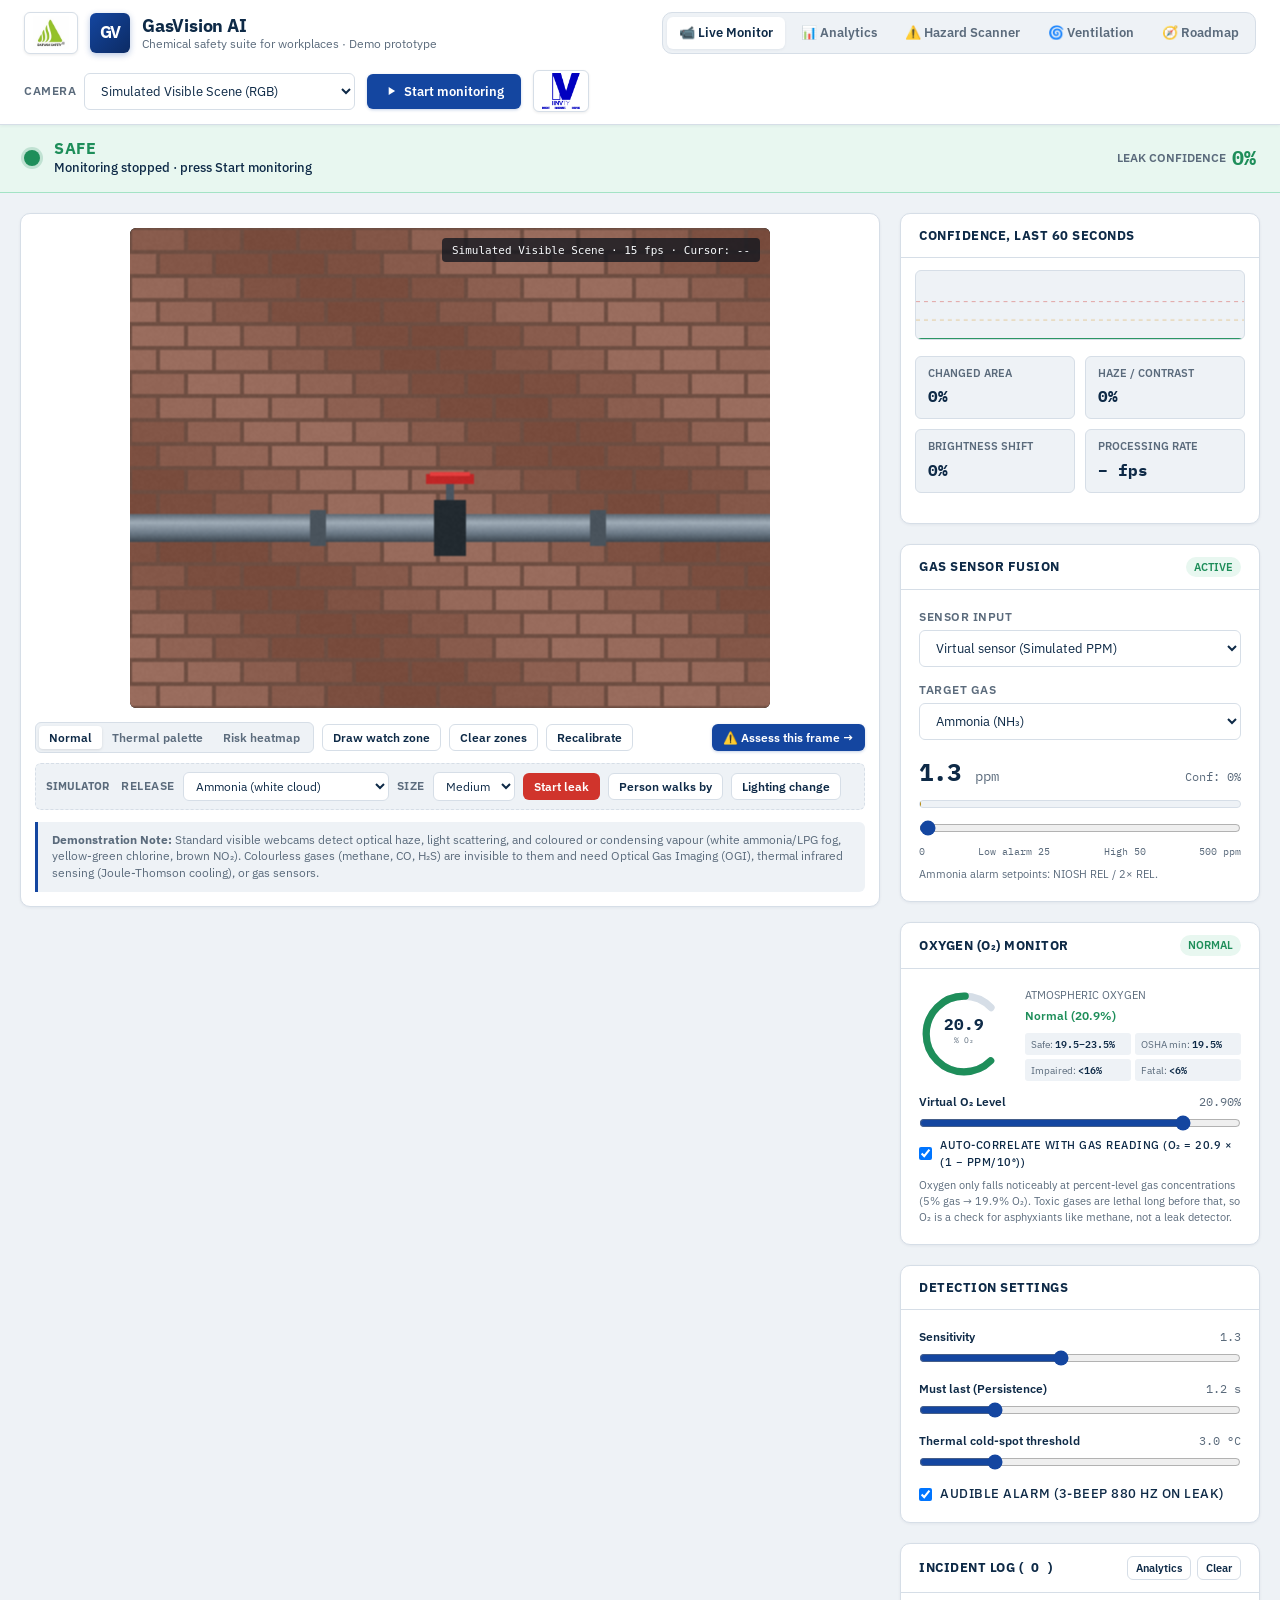
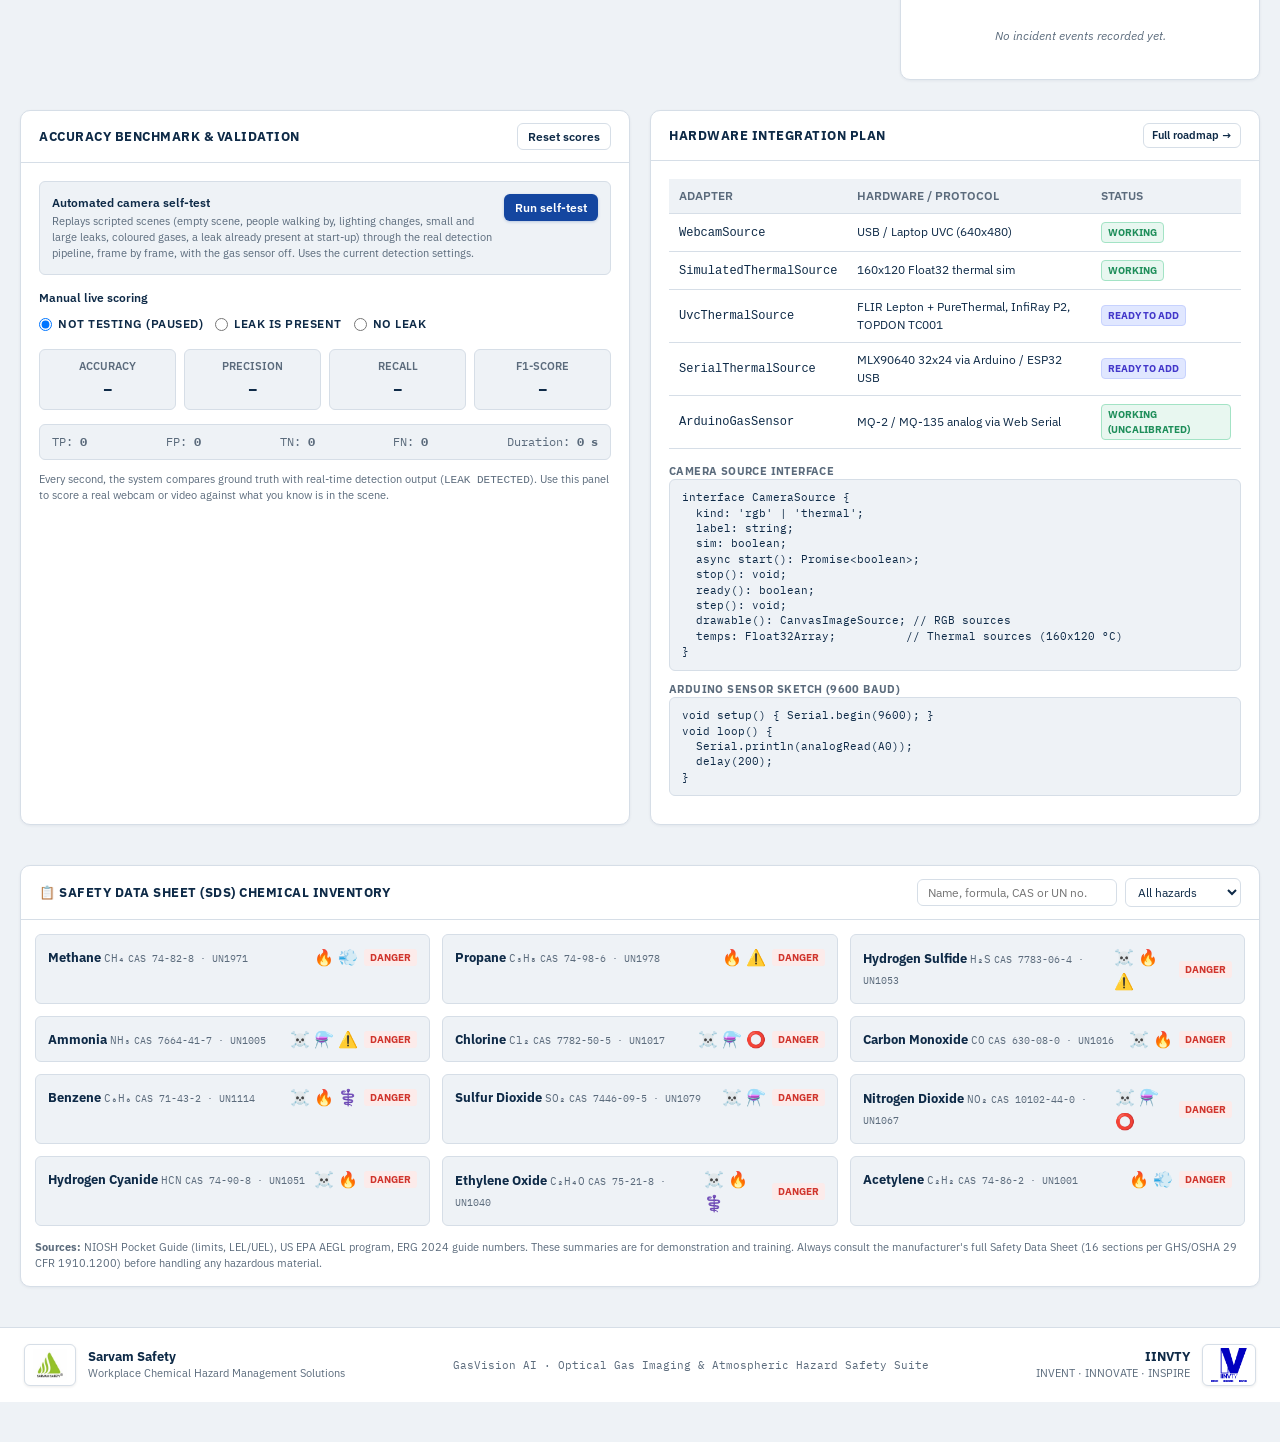
==== commit 46062cfe: "Add Sarvam Safety logo on left and IINVTY logo on right in header and footer across application" ====
--- a/index.html
+++ b/index.html
@@ -19,6 +19,9 @@
   <!-- Top Navigation Header -->
   <header>
     <div class="brand-section">
+      <div class="header-logo-badge logo-badge-left" title="Sarvam Safety">
+        <img src="assets/sarvam_safety_logo.jpg" onerror="this.src='[data-uri]'" alt="Sarvam Safety" class="header-logo-img">
+      </div>
       <div class="logo-square" aria-hidden="true">GV</div>
       <div class="brand-titles">
         <h1>GasVision AI</h1>
@@ -51,6 +54,10 @@
         </svg>
         <span>Start monitoring</span>
       </button>
+
+      <div class="header-logo-badge logo-badge-right" title="IINVTY - Invent Innovate Inspire">
+        <img src="assets/iinvty_logo.png" onerror="this.src='[data-uri]'" alt="IINVTY - Invent Innovate Inspire" class="header-logo-img">
+      </div>
     </div>
   </header>
 
@@ -853,6 +860,34 @@
   </div>
   </main>
 
+
+  <!-- Application Footer with Co-Branding -->
+  <footer class="app-footer">
+    <div class="footer-brand-wrap">
+      <div class="header-logo-badge" title="Sarvam Safety">
+        <img src="assets/sarvam_safety_logo.jpg" onerror="this.src='[data-uri]'" alt="Sarvam Safety" class="header-logo-img" style="height: 34px;">
+      </div>
+      <div class="footer-brand-text">
+        <div class="footer-brand-title">Sarvam Safety</div>
+        <div>Workplace Chemical Hazard Management Solutions</div>
+      </div>
+    </div>
+
+    <div style="text-align: center; font-size: 11px; color: var(--muted); font-family: var(--font-mono);">
+      GasVision AI &middot; Optical Gas Imaging &amp; Atmospheric Hazard Safety Suite
+    </div>
+
+    <div class="footer-brand-wrap">
+      <div class="footer-brand-text" style="text-align: right;">
+        <div class="footer-brand-title">IINVTY</div>
+        <div>INVENT &middot; INNOVATE &middot; INSPIRE</div>
+      </div>
+      <div class="header-logo-badge" title="IINVTY">
+        <img src="assets/iinvty_logo.png" onerror="this.src='[data-uri]'" alt="IINVTY" class="header-logo-img" style="height: 34px;">
+      </div>
+    </div>
+  </footer>
+
   <!-- Application scripts (plain scripts, no build step; works from file://) -->
   <script src="js/chemicals.js"></script>
   <script src="js/charts.js"></script>
--- a/css/app.css
+++ b/css/app.css
@@ -999,3 +999,77 @@
 @keyframes spin {
   to { transform: rotate(360deg); }
 }
+
+
+/* Co-Branded Header & Footer Logo Badges */
+.header-logo-badge {
+  display: inline-flex;
+  align-items: center;
+  justify-content: center;
+  background: #FFFFFF;
+  border: 1px solid var(--border);
+  border-radius: var(--radius-sm);
+  padding: 3px 8px;
+  height: 42px;
+  min-width: 42px;
+  box-shadow: 0 1px 3px rgba(0, 0, 0, 0.08);
+  transition: transform 0.2s ease, box-shadow 0.2s ease;
+  flex-shrink: 0;
+}
+.header-logo-badge:hover {
+  transform: translateY(-1px);
+  box-shadow: 0 3px 8px rgba(0, 0, 0, 0.14);
+}
+.header-logo-img {
+  height: 36px;
+  width: auto;
+  max-width: 90px;
+  object-fit: contain;
+  display: block;
+}
+.app-footer {
+  background: var(--panel);
+  border-top: 1px solid var(--border);
+  padding: 16px 24px;
+  margin-top: 40px;
+  display: flex;
+  align-items: center;
+  justify-content: space-between;
+  flex-wrap: wrap;
+  gap: 16px;
+}
+.footer-brand-wrap {
+  display: flex;
+  align-items: center;
+  gap: 12px;
+}
+.footer-brand-text {
+  font-size: 11px;
+  color: var(--muted);
+  line-height: 1.3;
+}
+.footer-brand-title {
+  font-weight: 700;
+  font-size: 13px;
+  color: var(--ink);
+}
+@media (max-width: 980px) {
+  .header-logo-badge {
+    height: 36px;
+    padding: 2px 6px;
+  }
+  .header-logo-img {
+    height: 30px;
+  }
+  .app-footer {
+    flex-direction: column;
+    text-align: center;
+    align-items: center;
+  }
+  .footer-brand-wrap {
+    flex-direction: column;
+  }
+  .footer-brand-text {
+    text-align: center !important;
+  }
+}
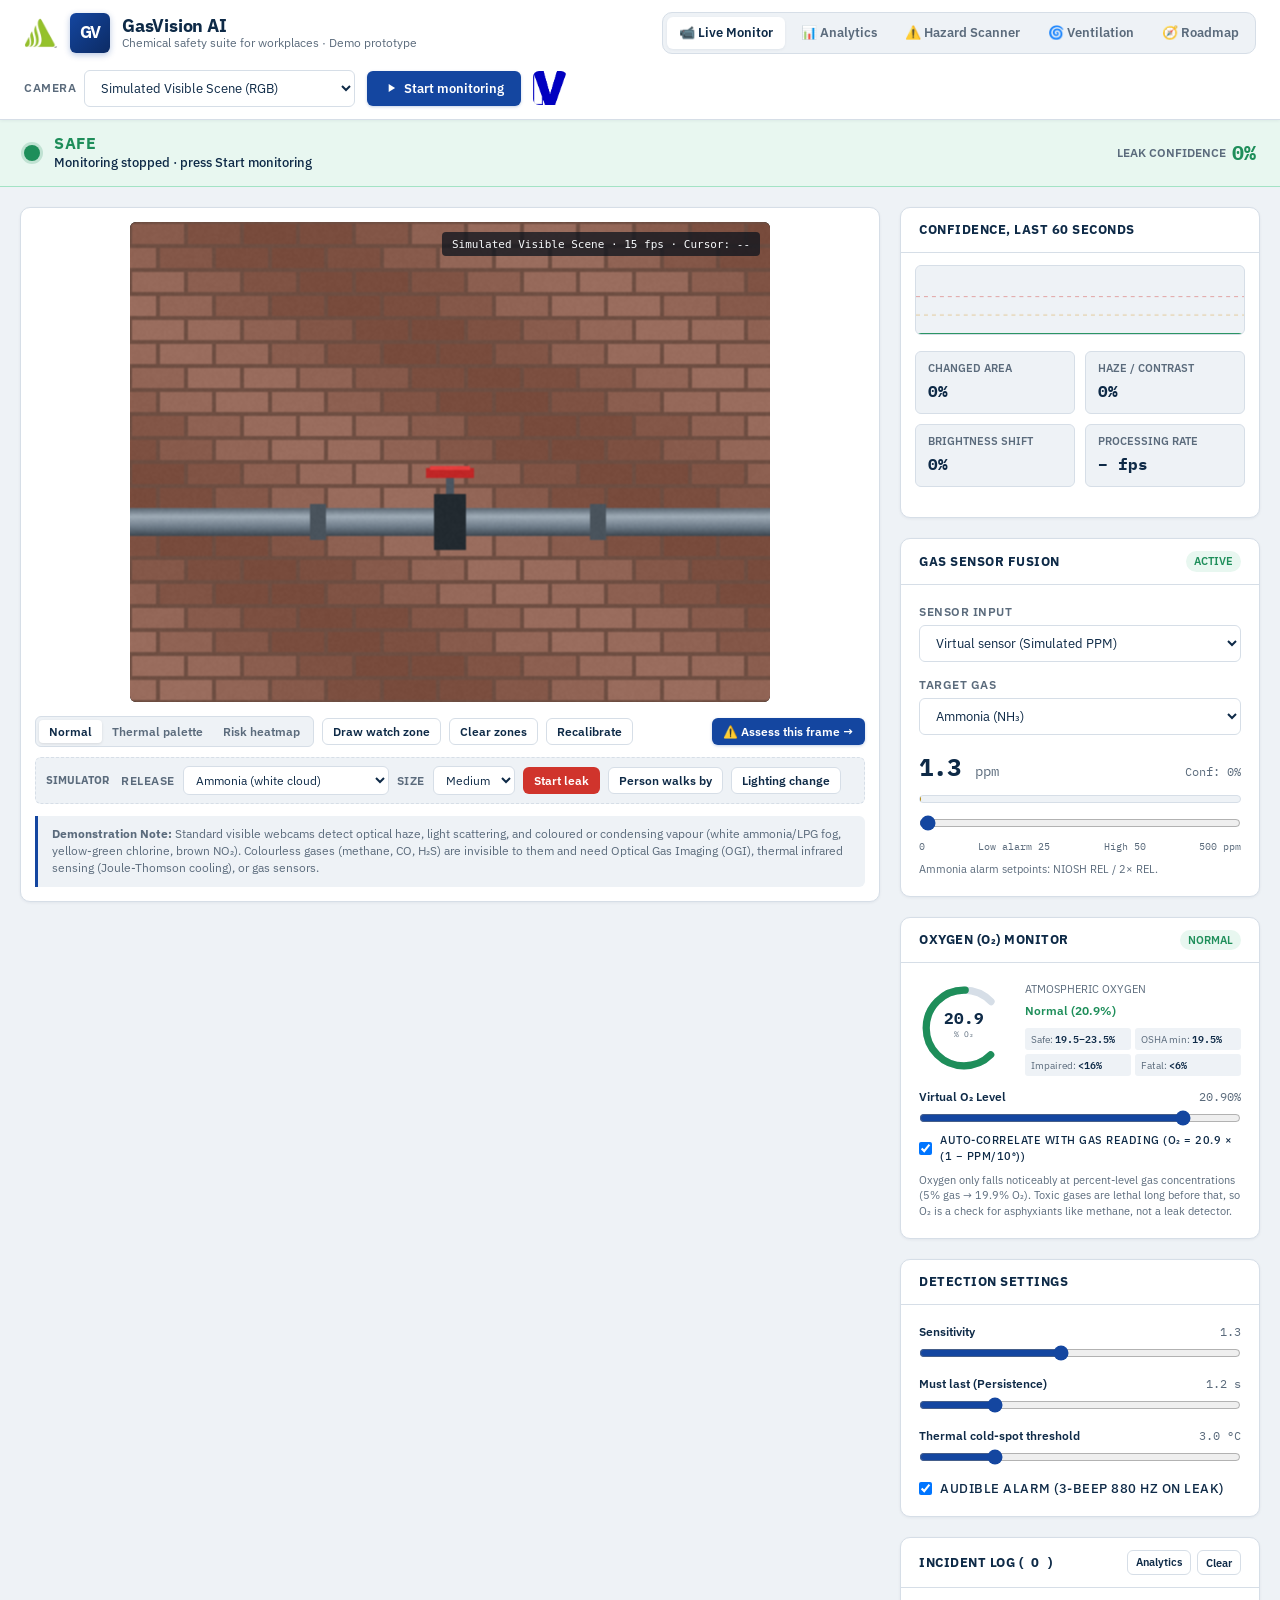
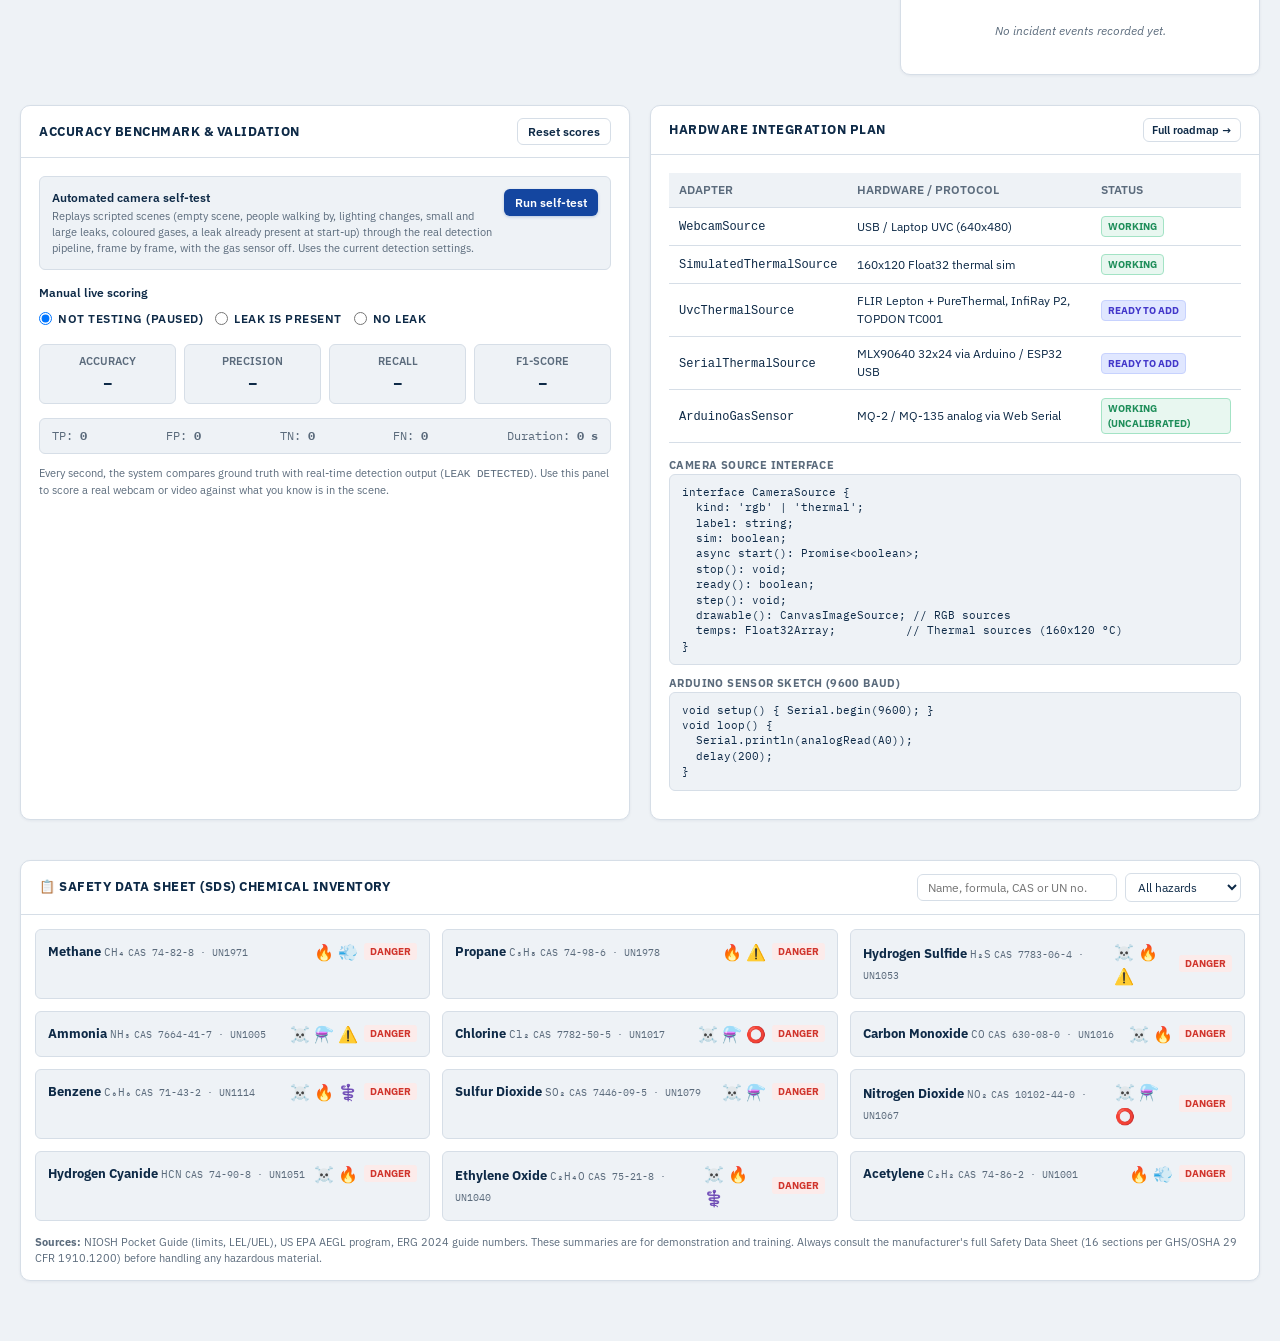
==== commit 13f07a86: "Update header to clean compact icon logos on left and right; revert footer and bring layout back to " ====
--- a/index.html
+++ b/index.html
@@ -19,9 +19,7 @@
   <!-- Top Navigation Header -->
   <header>
     <div class="brand-section">
-      <div class="header-logo-badge logo-badge-left" title="Sarvam Safety">
-        <img src="assets/sarvam_safety_logo.jpg" onerror="this.src='[data-uri]'" alt="Sarvam Safety" class="header-logo-img">
-      </div>
+      <img src="assets/sarvam_icon.png" onerror="this.src='[data-uri]'" alt="Sarvam Safety" title="Sarvam Safety" class="header-icon-logo header-icon-left">
       <div class="logo-square" aria-hidden="true">GV</div>
       <div class="brand-titles">
         <h1>GasVision AI</h1>
@@ -55,9 +53,7 @@
         <span>Start monitoring</span>
       </button>
 
-      <div class="header-logo-badge logo-badge-right" title="IINVTY - Invent Innovate Inspire">
-        <img src="assets/iinvty_logo.png" onerror="this.src='[data-uri]'" alt="IINVTY - Invent Innovate Inspire" class="header-logo-img">
-      </div>
+      <img src="assets/iinvty_icon.png" onerror="this.src='[data-uri]'" alt="IINVTY" title="IINVTY" class="header-icon-logo header-icon-right">
     </div>
   </header>
 
@@ -860,35 +856,7 @@
   </div>
   </main>
 
-
-  <!-- Application Footer with Co-Branding -->
-  <footer class="app-footer">
-    <div class="footer-brand-wrap">
-      <div class="header-logo-badge" title="Sarvam Safety">
-        <img src="assets/sarvam_safety_logo.jpg" onerror="this.src='[data-uri]'" alt="Sarvam Safety" class="header-logo-img" style="height: 34px;">
-      </div>
-      <div class="footer-brand-text">
-        <div class="footer-brand-title">Sarvam Safety</div>
-        <div>Workplace Chemical Hazard Management Solutions</div>
-      </div>
-    </div>
-
-    <div style="text-align: center; font-size: 11px; color: var(--muted); font-family: var(--font-mono);">
-      GasVision AI &middot; Optical Gas Imaging &amp; Atmospheric Hazard Safety Suite
-    </div>
-
-    <div class="footer-brand-wrap">
-      <div class="footer-brand-text" style="text-align: right;">
-        <div class="footer-brand-title">IINVTY</div>
-        <div>INVENT &middot; INNOVATE &middot; INSPIRE</div>
-      </div>
-      <div class="header-logo-badge" title="IINVTY">
-        <img src="assets/iinvty_logo.png" onerror="this.src='[data-uri]'" alt="IINVTY" class="header-logo-img" style="height: 34px;">
-      </div>
-    </div>
-  </footer>
-
-  <!-- Application scripts (plain scripts, no build step; works from file://) -->
+<!-- Application scripts (plain scripts, no build step; works from file://) -->
   <script src="js/chemicals.js"></script>
   <script src="js/charts.js"></script>
   <script src="js/hazard-model.js"></script>
--- a/css/app.css
+++ b/css/app.css
@@ -1001,75 +1001,24 @@
 }
 
 
-/* Co-Branded Header & Footer Logo Badges */
-.header-logo-badge {
-  display: inline-flex;
-  align-items: center;
-  justify-content: center;
-  background: #FFFFFF;
-  border: 1px solid var(--border);
-  border-radius: var(--radius-sm);
-  padding: 3px 8px;
-  height: 42px;
-  min-width: 42px;
-  box-shadow: 0 1px 3px rgba(0, 0, 0, 0.08);
-  transition: transform 0.2s ease, box-shadow 0.2s ease;
+/* Header Icon Logos (Sarvam Safety on left, IINVTY on right) */
+.header-icon-logo {
+  width: 34px;
+  height: 34px;
+  object-fit: contain;
+  display: inline-block;
   flex-shrink: 0;
-}
-.header-logo-badge:hover {
-  transform: translateY(-1px);
-  box-shadow: 0 3px 8px rgba(0, 0, 0, 0.14);
-}
-.header-logo-img {
-  height: 36px;
-  width: auto;
-  max-width: 90px;
-  object-fit: contain;
-  display: block;
-}
-.app-footer {
-  background: var(--panel);
-  border-top: 1px solid var(--border);
-  padding: 16px 24px;
-  margin-top: 40px;
-  display: flex;
-  align-items: center;
-  justify-content: space-between;
-  flex-wrap: wrap;
-  gap: 16px;
-}
-.footer-brand-wrap {
-  display: flex;
-  align-items: center;
-  gap: 12px;
-}
-.footer-brand-text {
-  font-size: 11px;
-  color: var(--muted);
-  line-height: 1.3;
-}
-.footer-brand-title {
-  font-weight: 700;
-  font-size: 13px;
-  color: var(--ink);
+  border-radius: var(--radius-sm);
+  transition: transform 0.15s ease, opacity 0.15s ease;
+  user-select: none;
+}
+.header-icon-logo:hover {
+  transform: scale(1.06);
+  opacity: 0.95;
 }
 @media (max-width: 980px) {
-  .header-logo-badge {
-    height: 36px;
-    padding: 2px 6px;
+  .header-icon-logo {
+    width: 28px;
+    height: 28px;
   }
-  .header-logo-img {
-    height: 30px;
-  }
-  .app-footer {
-    flex-direction: column;
-    text-align: center;
-    align-items: center;
-  }
-  .footer-brand-wrap {
-    flex-direction: column;
-  }
-  .footer-brand-text {
-    text-align: center !important;
-  }
-}
+}
